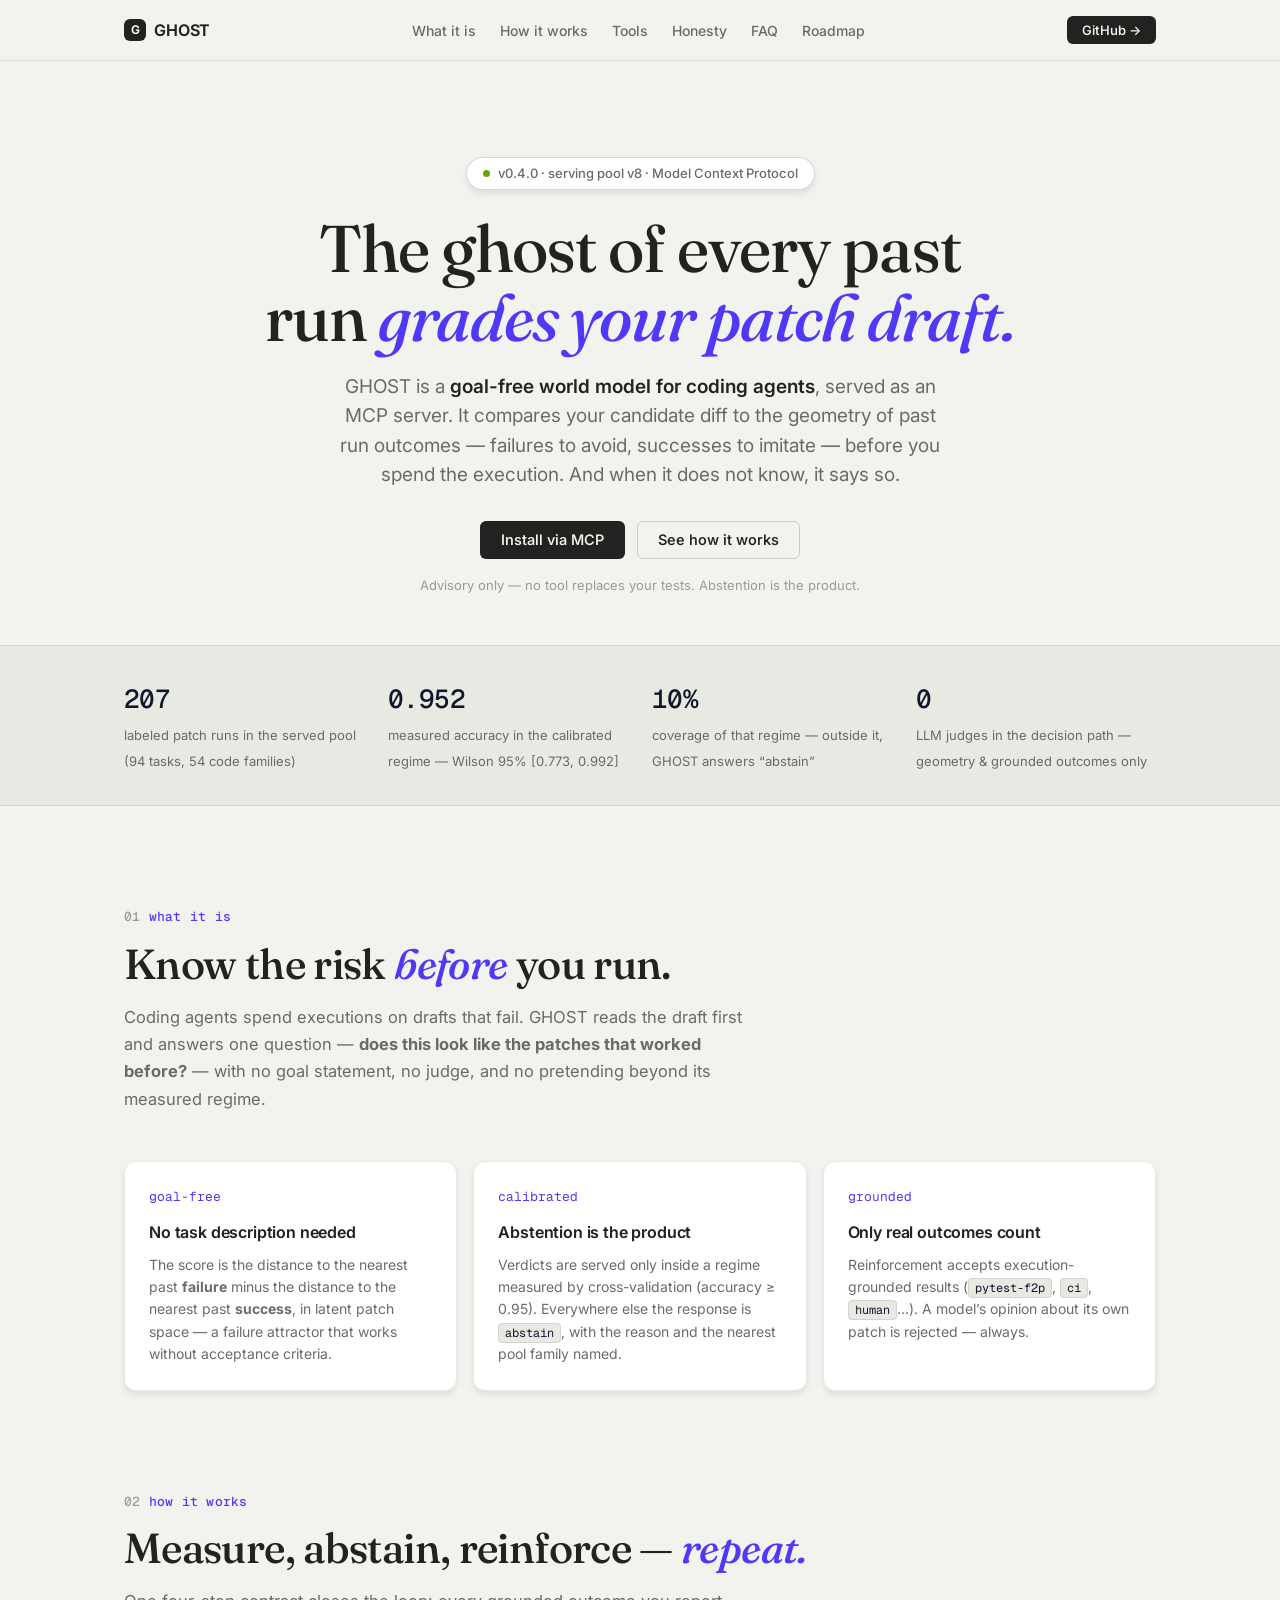
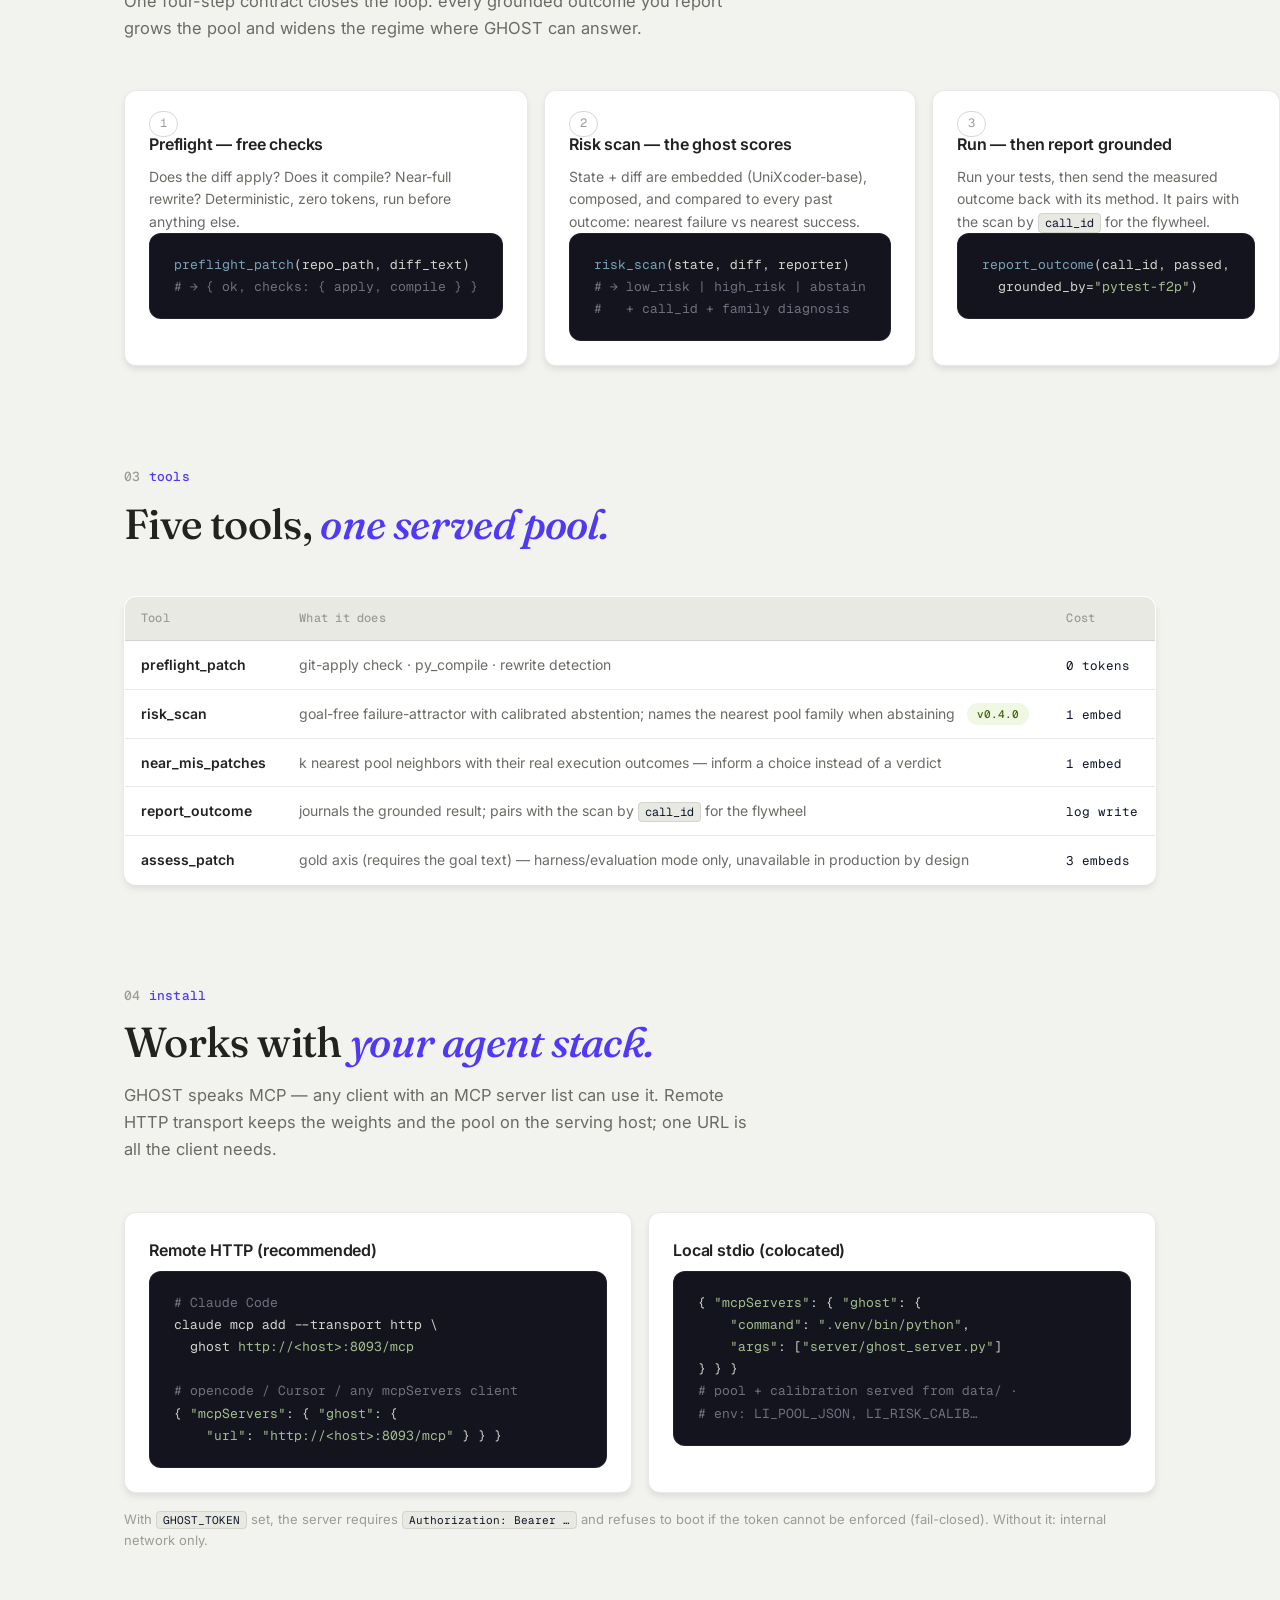
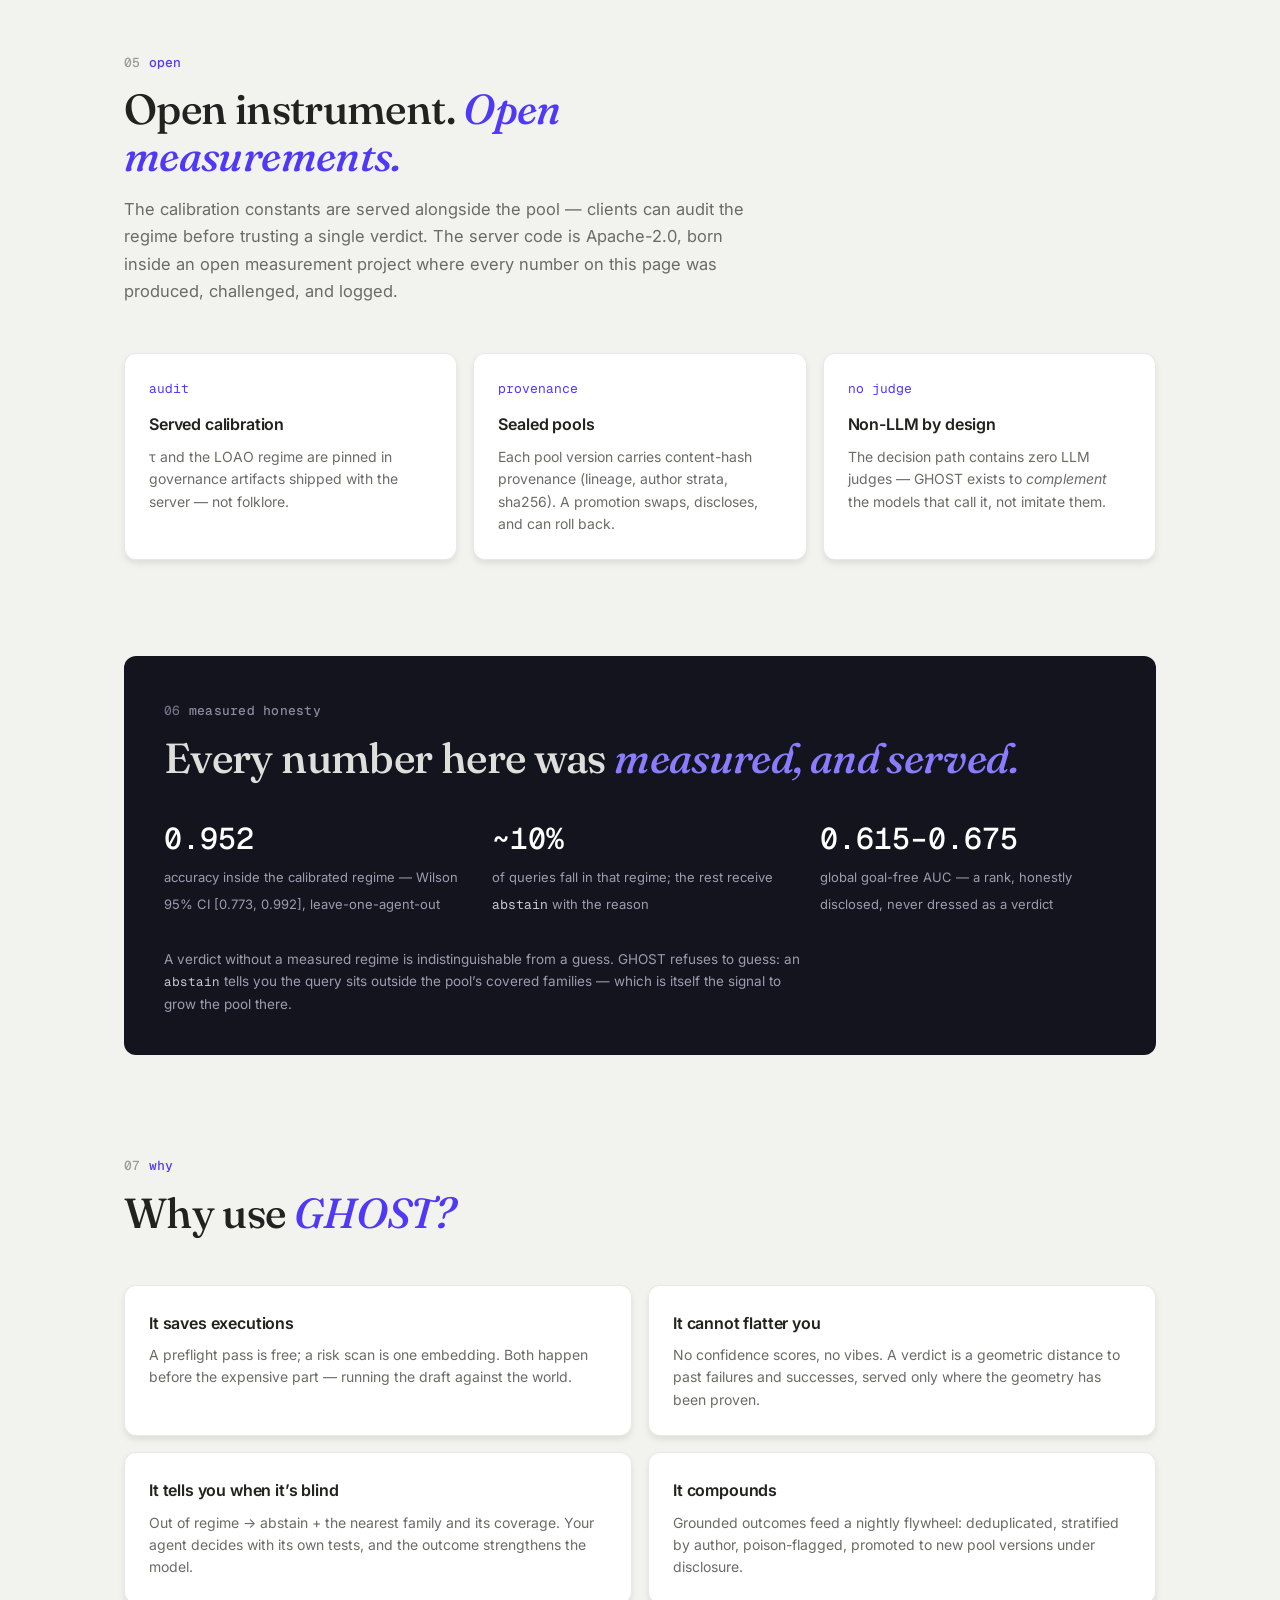
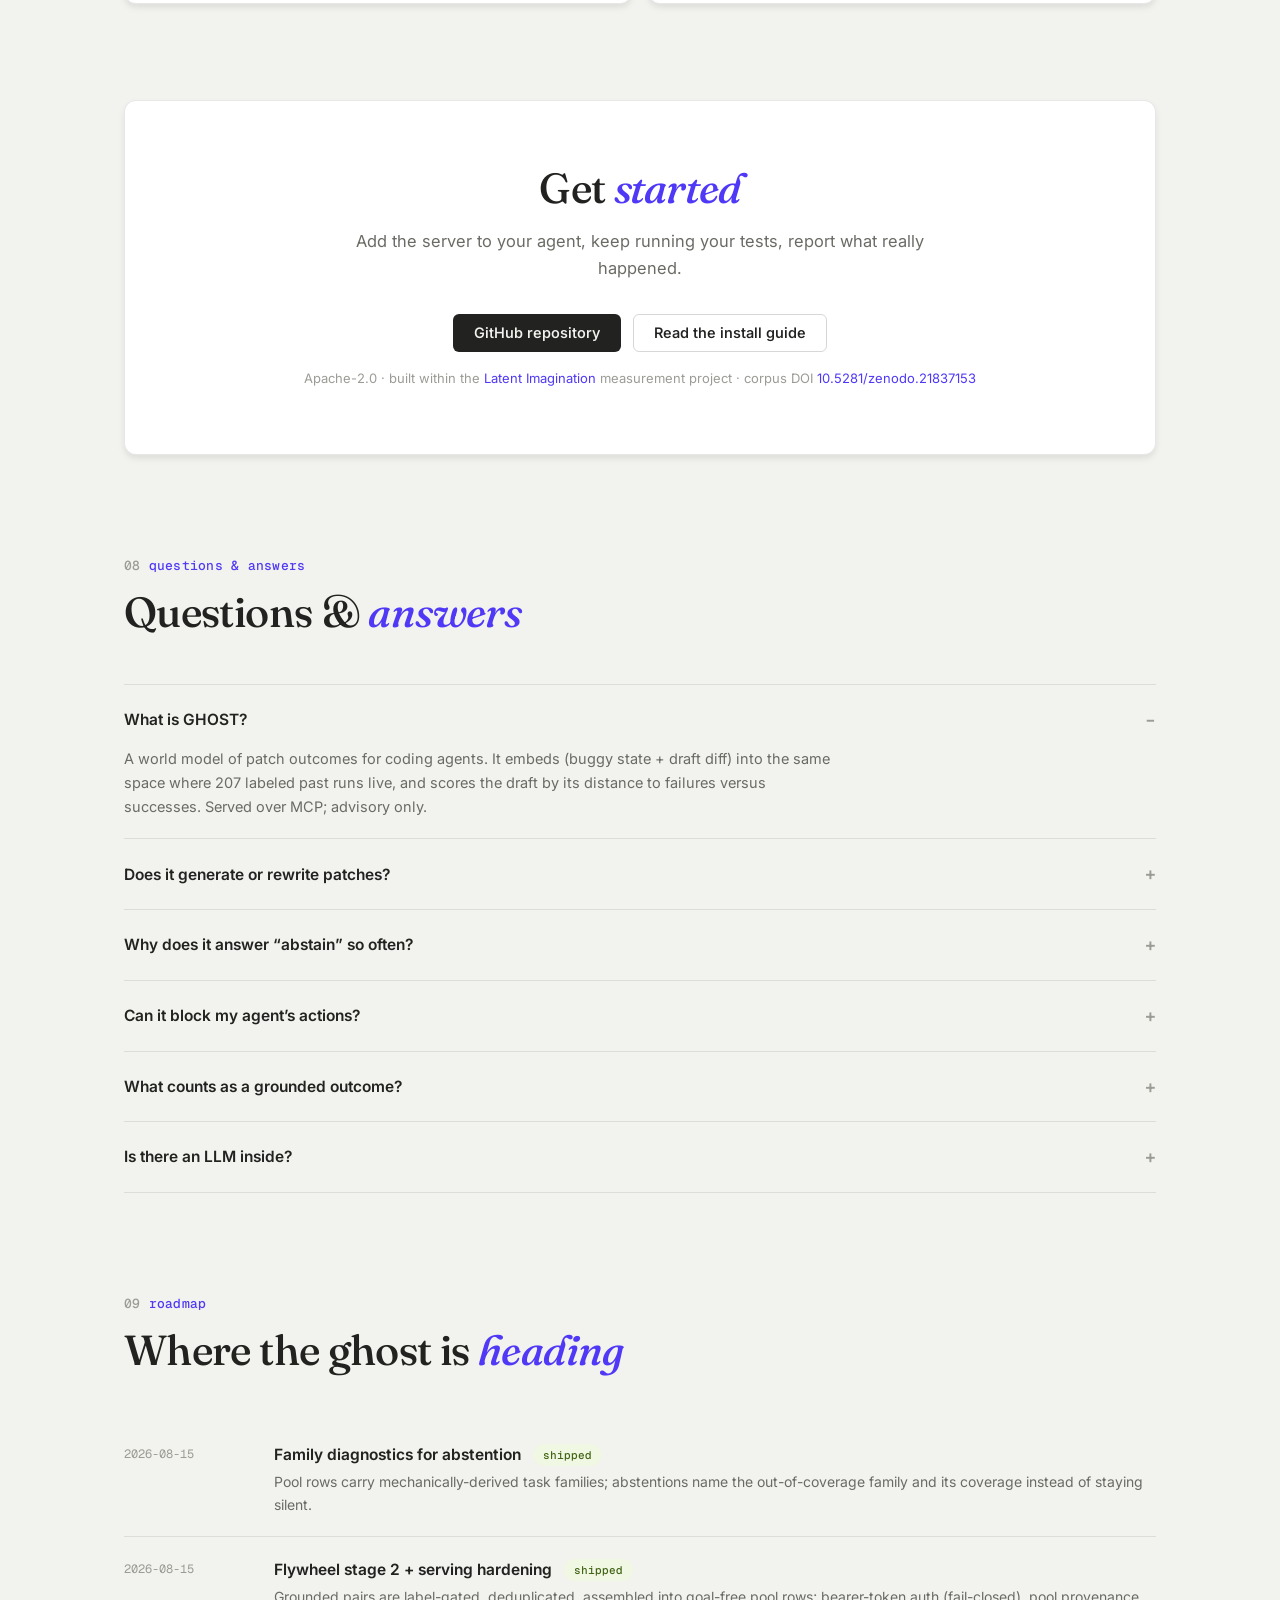
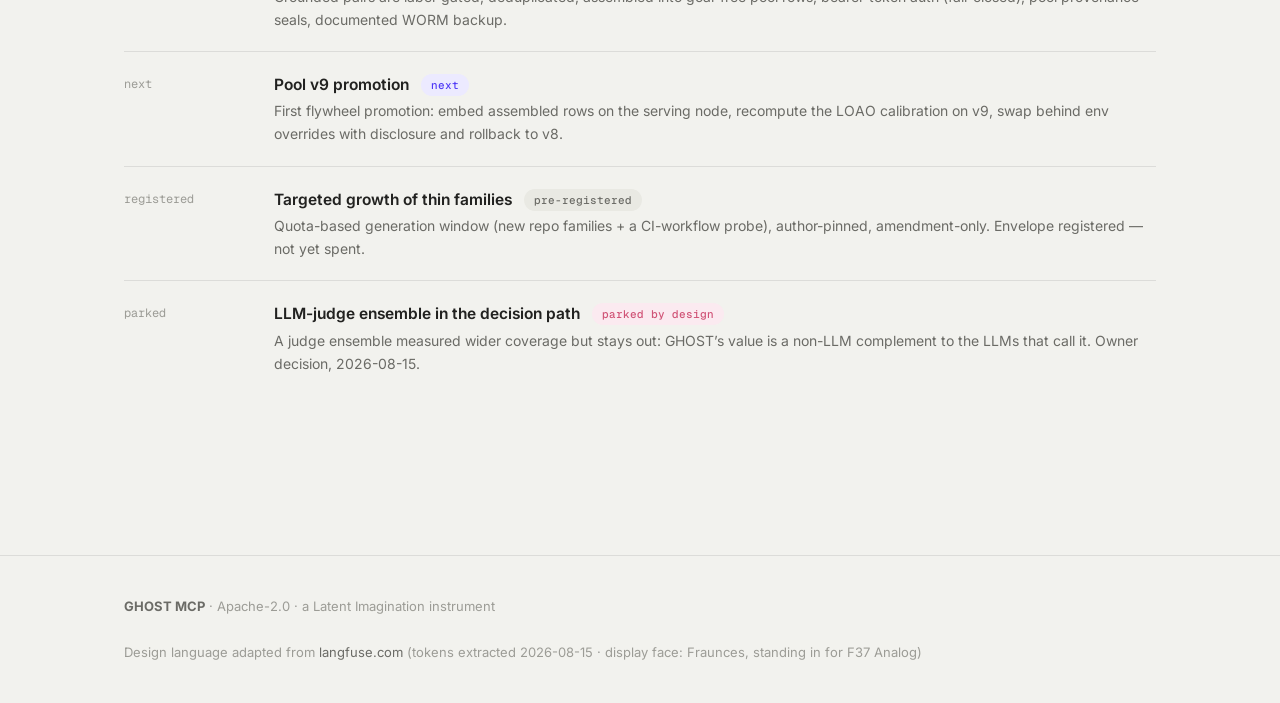
==== docs/index.html @ 885054d9 "site v2: mirror langfuse.com's actual design language (light-first, serif display, 12-section rhythm" ====
<!DOCTYPE html>
<html lang="en">
<head>
  <meta charset="UTF-8" />
  <meta name="viewport" content="width=device-width, initial-scale=1.0" />
  <title>GHOST MCP — the ghost of every past run grades your patch draft</title>
  <meta name="description" content="GHOST is a goal-free world model for coding agents, served over MCP. It scores patch drafts against the geometry of past run outcomes, and abstains outside its measured regime." />
  <meta property="og:title" content="GHOST MCP" />
  <meta property="og:description" content="The ghost of every past run grades your patch draft. Goal-free, calibrated, advisory." />
  <meta property="og:type" content="website" />
  <link rel="preconnect" href="https://fonts.googleapis.com" />
  <link rel="preconnect" href="https://fonts.gstatic.com" crossorigin />
  <link href="https://fonts.googleapis.com/css2?family=Fraunces:ital,opsz,wght@0,9..144,400;0,9..144,500;1,9..144,400;1,9..144,500&family=Inter:wght@400;500;600;700&family=Geist+Mono:wght@400;500&display=swap" rel="stylesheet" />
  <link rel="stylesheet" href="styles.css" />
  <link rel="icon" href="data:image/svg+xml,%3Csvg xmlns='http://www.w3.org/2000/svg' viewBox='0 0 32 32'%3E%3Crect width='32' height='32' rx='8' fill='%23222220'/%3E%3Ctext x='16' y='22' font-size='16' text-anchor='middle' fill='%23f2f2ee' font-family='Georgia'%3EG%3C/text%3E%3C/svg%3E" />
</head>
<body>

  <!-- NAV -->
  <nav class="nav">
    <div class="container nav-inner">
      <a class="brand" href="#top"><span class="mark">G</span> GHOST</a>
      <ul class="nav-links">
        <li><a href="#what">What it is</a></li>
        <li><a href="#how">How it works</a></li>
        <li><a href="#tools">Tools</a></li>
        <li><a href="#honesty">Honesty</a></li>
        <li><a href="#faq">FAQ</a></li>
        <li><a href="#roadmap">Roadmap</a></li>
      </ul>
      <a class="btn btn-primary btn-sm" href="https://github.com/Denis-hamon/Ghost">GitHub →</a>
    </div>
  </nav>

  <!-- HERO -->
  <header class="hero" id="top">
    <div class="container hero-inner">
      <span class="kicker-pill"><span class="dot"></span> v0.4.0 · serving pool v8 · Model Context Protocol</span>
      <h1>The ghost of every past run <em>grades your patch draft.</em></h1>
      <p class="lede">
        GHOST is a <b>goal-free world model for coding agents</b>, served as an MCP server.
        It compares your candidate diff to the geometry of past run outcomes — failures to
        avoid, successes to imitate — before you spend the execution. And when it does not
        know, it says so.
      </p>
      <div class="cta-row">
        <a class="btn btn-primary" href="#install">Install via MCP</a>
        <a class="btn btn-ghost" href="#how">See how it works</a>
      </div>
      <p class="hero-note">Advisory only — no tool replaces your tests. Abstention is the product.</p>
    </div>
  </header>

  <!-- STATS BAND -->
  <div class="stats-band">
    <div class="container">
      <div class="stat"><b>207</b><span>labeled patch runs in the served pool (94 tasks, 54 code families)</span></div>
      <div class="stat"><b>0.952</b><span>measured accuracy in the calibrated regime — Wilson 95% [0.773, 0.992]</span></div>
      <div class="stat"><b>10%</b><span>coverage of that regime — outside it, GHOST answers “abstain”</span></div>
      <div class="stat"><b>0</b><span>LLM judges in the decision path — geometry &amp; grounded outcomes only</span></div>
    </div>
  </div>

  <!-- 01 — WHAT -->
  <section id="what">
    <div class="container">
      <div class="section-head">
        <span class="kicker"><span class="n">01</span>what it is</span>
        <h2>Know the risk <em>before</em> you run.</h2>
        <p class="section-lede">
          Coding agents spend executions on drafts that fail. GHOST reads the draft first and
          answers one question — <b>does this look like the patches that worked before?</b> —
          with no goal statement, no judge, and no pretending beyond its measured regime.
        </p>
      </div>
      <div class="grid grid-3">
        <div class="card">
          <span class="glyph">goal-free</span>
          <h3>No task description needed</h3>
          <p>The score is the distance to the nearest past <b>failure</b> minus the distance to
          the nearest past <b>success</b>, in latent patch space — a failure attractor that works
          without acceptance criteria.</p>
        </div>
        <div class="card">
          <span class="glyph">calibrated</span>
          <h3>Abstention is the product</h3>
          <p>Verdicts are served only inside a regime measured by cross-validation
          (accuracy ≥ 0.95). Everywhere else the response is <code class="inline">abstain</code>,
          with the reason and the nearest pool family named.</p>
        </div>
        <div class="card">
          <span class="glyph">grounded</span>
          <h3>Only real outcomes count</h3>
          <p>Reinforcement accepts execution-grounded results (<code class="inline">pytest-f2p</code>,
          <code class="inline">ci</code>, <code class="inline">human</code>…). A model’s opinion about
          its own patch is rejected — always.</p>
        </div>
      </div>
    </div>
  </section>

  <!-- 02 — HOW / LOOP -->
  <section id="how" style="padding-top:0">
    <div class="container">
      <div class="section-head">
        <span class="kicker"><span class="n">02</span>how it works</span>
        <h2>Measure, abstain, reinforce — <em>repeat.</em></h2>
        <p class="section-lede">One four-step contract closes the loop: every grounded outcome
        you report grows the pool and widens the regime where GHOST can answer.</p>
      </div>
      <div class="loop">
        <div class="card">
          <h3>Preflight — free checks</h3>
          <p>Does the diff apply? Does it compile? Near-full rewrite? Deterministic, zero tokens,
          run before anything else.</p>
          <pre class="code"><span class="f">preflight_patch</span>(repo_path, diff_text)
<span class="c"># → { ok, checks: { apply, compile } }</span></pre>
        </div>
        <div class="card">
          <h3>Risk scan — the ghost scores</h3>
          <p>State + diff are embedded (UniXcoder-base), composed, and compared to every past
          outcome: nearest failure vs nearest success.</p>
          <pre class="code"><span class="f">risk_scan</span>(state, diff, reporter)
<span class="c"># → low_risk | high_risk | abstain
#   + call_id + family diagnosis</span></pre>
        </div>
        <div class="card">
          <h3>Run — then report grounded</h3>
          <p>Run your tests, then send the measured outcome back with its method. It pairs with
          the scan by <code class="inline">call_id</code> for the flywheel.</p>
          <pre class="code"><span class="f">report_outcome</span>(call_id, passed,
  grounded_by=<span class="s">"pytest-f2p"</span>)</pre>
        </div>
      </div>
    </div>
  </section>

  <!-- 03 — TOOLS -->
  <section id="tools" style="padding-top:0">
    <div class="container">
      <div class="section-head">
        <span class="kicker"><span class="n">03</span>tools</span>
        <h2>Five tools, <em>one served pool.</em></h2>
      </div>
      <table>
        <thead><tr><th>Tool</th><th>What it does</th><th>Cost</th></tr></thead>
        <tbody>
          <tr><td><b>preflight_patch</b></td><td>git-apply check · py_compile · rewrite detection</td><td><span class="mono">0 tokens</span></td></tr>
          <tr><td><b>risk_scan</b></td><td>goal-free failure-attractor with calibrated abstention; names the nearest pool family when abstaining <span class="chip chip-done">v0.4.0</span></td><td><span class="mono">1 embed</span></td></tr>
          <tr><td><b>near_mis_patches</b></td><td>k nearest pool neighbors with their real execution outcomes — inform a choice instead of a verdict</td><td><span class="mono">1 embed</span></td></tr>
          <tr><td><b>report_outcome</b></td><td>journals the grounded result; pairs with the scan by <code class="inline">call_id</code> for the flywheel</td><td><span class="mono">log write</span></td></tr>
          <tr><td><b>assess_patch</b></td><td>gold axis (requires the goal text) — harness/evaluation mode only, unavailable in production by design</td><td><span class="mono">3 embeds</span></td></tr>
        </tbody>
      </table>
    </div>
  </section>

  <!-- 04 — ANY STACK / INSTALL -->
  <section id="install" style="padding-top:0">
    <div class="container">
      <div class="section-head">
        <span class="kicker"><span class="n">04</span>install</span>
        <h2>Works with <em>your agent stack.</em></h2>
        <p class="section-lede">GHOST speaks MCP — any client with an MCP server list can use it.
        Remote HTTP transport keeps the weights and the pool on the serving host; one URL is all
        the client needs.</p>
      </div>
      <div class="grid grid-2">
        <div class="card">
          <h3>Remote HTTP (recommended)</h3>
          <pre class="code"><span class="c"># Claude Code</span>
claude mcp add --transport http \
  ghost <span class="s">http://&lt;host&gt;:8093/mcp</span>

<span class="c"># opencode / Cursor / any mcpServers client</span>
{ <span class="s">"mcpServers"</span>: { <span class="s">"ghost"</span>: {
    <span class="s">"url"</span>: <span class="s">"http://&lt;host&gt;:8093/mcp"</span> } } }</pre>
        </div>
        <div class="card">
          <h3>Local stdio (colocated)</h3>
          <pre class="code">{ <span class="s">"mcpServers"</span>: { <span class="s">"ghost"</span>: {
    <span class="s">"command"</span>: <span class="s">".venv/bin/python"</span>,
    <span class="s">"args"</span>: [<span class="s">"server/ghost_server.py"</span>]
} } }
<span class="c"># pool + calibration served from data/ ·
# env: LI_POOL_JSON, LI_RISK_CALIB…</span></pre>
        </div>
      </div>
      <p class="hero-note" style="text-align:left">With <code class="inline">GHOST_TOKEN</code> set, the server requires
      <code class="inline">Authorization: Bearer …</code> and refuses to boot if the token cannot be
      enforced (fail-closed). Without it: internal network only.</p>
    </div>
  </section>

  <!-- 05 — OPEN -->
  <section style="padding-top:0">
    <div class="container">
      <div class="section-head">
        <span class="kicker"><span class="n">05</span>open</span>
        <h2>Open instrument. <em>Open measurements.</em></h2>
        <p class="section-lede">The calibration constants are served alongside the pool — clients
        can audit the regime before trusting a single verdict. The server code is Apache-2.0, born
        inside an open measurement project where every number on this page was produced, challenged,
        and logged.</p>
      </div>
      <div class="grid grid-3">
        <div class="card"><span class="glyph">audit</span><h3>Served calibration</h3><p>τ and the LOAO regime are pinned in governance artifacts shipped with the server — not folklore.</p></div>
        <div class="card"><span class="glyph">provenance</span><h3>Sealed pools</h3><p>Each pool version carries content-hash provenance (lineage, author strata, sha256). A promotion swaps, discloses, and can roll back.</p></div>
        <div class="card"><span class="glyph">no judge</span><h3>Non-LLM by design</h3><p>The decision path contains zero LLM judges — GHOST exists to <i>complement</i> the models that call it, not imitate them.</p></div>
      </div>
    </div>
  </section>

  <!-- 06 — HONESTY (dark band) -->
  <section id="honesty" style="padding-top:0">
    <div class="container">
      <div class="honesty-band">
        <span class="kicker"><span style="color:#6f6f80">06</span> measured honesty</span>
        <h2 style="margin-top:12px">Every number here was <em style="color:#8b7bff">measured, and served.</em></h2>
        <div class="honesty-grid">
          <div><b>0.952</b><span>accuracy inside the calibrated regime — Wilson 95% CI [0.773, 0.992], leave-one-agent-out</span></div>
          <div><b>~10%</b><span>of queries fall in that regime; the rest receive <span class="mono" style="color:#c9c9d4">abstain</span> with the reason</span></div>
          <div><b>0.615–0.675</b><span>global goal-free AUC — a rank, honestly disclosed, never dressed as a verdict</span></div>
        </div>
        <p style="margin-top:32px;font-size:13.5px;color:#9c9caf;max-width:640px">
          A verdict without a measured regime is indistinguishable from a guess. GHOST refuses to
          guess: an <span class="mono" style="color:#c9c9d4">abstain</span> tells you the query sits
          outside the pool’s covered families — which is itself the signal to grow the pool there.
        </p>
      </div>
    </div>
  </section>

  <!-- 07 — WHY -->
  <section style="padding-top:0">
    <div class="container">
      <div class="section-head">
        <span class="kicker"><span class="n">07</span>why</span>
        <h2>Why use <em>GHOST?</em></h2>
      </div>
      <div class="grid grid-2">
        <div class="card"><h3>It saves executions</h3><p>A preflight pass is free; a risk scan is one embedding. Both happen before the expensive part — running the draft against the world.</p></div>
        <div class="card"><h3>It cannot flatter you</h3><p>No confidence scores, no vibes. A verdict is a geometric distance to past failures and successes, served only where the geometry has been proven.</p></div>
        <div class="card"><h3>It tells you when it’s blind</h3><p>Out of regime → abstain + the nearest family and its coverage. Your agent decides with its own tests, and the outcome strengthens the model.</p></div>
        <div class="card"><h3>It compounds</h3><p>Grounded outcomes feed a nightly flywheel: deduplicated, stratified by author, poison-flagged, promoted to new pool versions under disclosure.</p></div>
      </div>
    </div>
  </section>

  <!-- CTA -->
  <section style="padding-top:0">
    <div class="container">
      <div class="cta-band">
        <h2>Get <em>started</em></h2>
        <p class="section-lede" style="margin:12px auto 28px">Add the server to your agent, keep running your tests, report what really happened.</p>
        <div class="cta-row">
          <a class="btn btn-primary" href="https://github.com/Denis-hamon/Ghost">GitHub repository</a>
          <a class="btn btn-ghost" href="https://github.com/Denis-hamon/Ghost#install">Read the install guide</a>
        </div>
        <p class="fine">Apache-2.0 · built within the <a href="https://github.com/Denis-hamon/latent-imagination">Latent Imagination</a> measurement project · corpus DOI <a href="https://doi.org/10.5281/zenodo.21837153">10.5281/zenodo.21837153</a></p>
      </div>
    </div>
  </section>

  <!-- FAQ -->
  <section id="faq" style="padding-top:0">
    <div class="container">
      <div class="section-head">
        <span class="kicker"><span class="n">08</span>questions &amp; answers</span>
        <h2>Questions &amp; <em>answers</em></h2>
      </div>
      <div class="faq">
        <details open>
          <summary>What is GHOST?</summary>
          <p>A world model of patch outcomes for coding agents. It embeds (buggy state + draft diff)
          into the same space where 207 labeled past runs live, and scores the draft by its distance
          to failures versus successes. Served over MCP; advisory only.</p>
        </details>
        <details>
          <summary>Does it generate or rewrite patches?</summary>
          <p>No. GHOST never generates code. It measures. Generation stays with your agent — that is
          exactly why the measurement complements it instead of competing with it.</p>
        </details>
        <details>
          <summary>Why does it answer “abstain” so often?</summary>
          <p>Because the verdict guarantee (acc ≥ 0.95) only holds on ~10% of the query space today.
          Outside it, any answer would be a guess. Abstention names the nearest pool family and its
          coverage, so you know what data is missing — and the flywheel exists to close that gap.</p>
        </details>
        <details>
          <summary>Can it block my agent’s actions?</summary>
          <p>Not this service. GHOST is advisory by construction. Blocking authorization lives in a
          separate, measurement-governed machinery (FR-21 in the parent project) that requires
          certified precision strictly above an economic bar — a regime no instrument has crossed yet.</p>
        </details>
        <details>
          <summary>What counts as a grounded outcome?</summary>
          <p>An outcome measured by execution — a test-suite verdict (<code class="inline">pytest-f2p</code>),
          a CI result, a human-verified run. Outcomes reported without a measurement method are
          rejected from reinforcement. Self-declared successes do not enter the pool.</p>
        </details>
        <details>
          <summary>Is there an LLM inside?</summary>
          <p>Not in the decision path. Embeddings are a fixed encoder (UniXcoder-base); scoring is
          geometry; labels come from executed tests. An ensemble with an LLM judge was measured and
          deliberately parked — the instrument’s value is being a non-LLM complement to LLMs.</p>
        </details>
      </div>
    </div>
  </section>

  <!-- ROADMAP -->
  <section id="roadmap" style="padding-top:0">
    <div class="container">
      <div class="section-head">
        <span class="kicker"><span class="n">09</span>roadmap</span>
        <h2>Where the ghost is <em>heading</em></h2>
      </div>
      <div class="road">
        <div class="when">2026-08-15</div>
        <div>
          <h4>Family diagnostics for abstention <span class="chip chip-done">shipped</span></h4>
          <p>Pool rows carry mechanically-derived task families; abstentions name the out-of-coverage
          family and its coverage instead of staying silent.</p>
        </div>
      </div>
      <div class="road">
        <div class="when">2026-08-15</div>
        <div>
          <h4>Flywheel stage 2 + serving hardening <span class="chip chip-done">shipped</span></h4>
          <p>Grounded pairs are label-gated, deduplicated, assembled into goal-free pool rows; bearer-token
          auth (fail-closed), pool provenance seals, documented WORM backup.</p>
        </div>
      </div>
      <div class="road">
        <div class="when">next</div>
        <div>
          <h4>Pool v9 promotion <span class="chip chip-next">next</span></h4>
          <p>First flywheel promotion: embed assembled rows on the serving node, recompute the LOAO
          calibration on v9, swap behind env overrides with disclosure and rollback to v8.</p>
        </div>
      </div>
      <div class="road">
        <div class="when">registered</div>
        <div>
          <h4>Targeted growth of thin families <span class="chip chip-later">pre-registered</span></h4>
          <p>Quota-based generation window (new repo families + a CI-workflow probe), author-pinned,
          amendment-only. Envelope registered — not yet spent.</p>
        </div>
      </div>
      <div class="road">
        <div class="when">parked</div>
        <div>
          <h4>LLM-judge ensemble in the decision path <span class="chip chip-parked">parked by design</span></h4>
          <p>A judge ensemble measured wider coverage but stays out: GHOST’s value is a non-LLM complement
          to the LLMs that call it. Owner decision, 2026-08-15.</p>
        </div>
      </div>
    </div>
  </section>

  <!-- FOOTER -->
  <footer>
    <div class="container foot">
      <div><b style="color:var(--body)">GHOST MCP</b> · Apache-2.0 · a Latent Imagination instrument</div>
      <div>Design language adapted from <a href="https://langfuse.com">langfuse.com</a> (tokens extracted 2026-08-15 · display face: Fraunces, standing in for F37&nbsp;Analog)</div>
    </div>
  </footer>

</body>
</html>
---- docs/styles.css ----
/* GHOST MCP — design system v2
   Mirrors langfuse.com's design language (captured 2026-08-15 via cloner
   app-spec + Dembrandt live extraction):
   - LIGHT-first, warm paper background (#ededec family), warm-black headings
   - Display SERIF for section titles (langfuse self-hosts F37 Analog — a
     commercial face; we use Fraunces, the closest open equivalent)
   - Inter for body/UI, Geist Mono for code & figures
   - indigo link accent #4f39f6, green #82cb15 for "measured/positive"
   - 8px grid · soft double shadow on cards · pills & 6px radii
*/

:root {
  --bg: #f2f2ee;
  --bg-card: #ffffff;
  --bg-tint: #e9e9e3;
  --ink: #222220;              /* heading warm-black (langfuse) */
  --ink-strong: #0f172a;       /* slate-900 emphasis */
  --body: #6b6b66;             /* muted warm gray (langfuse body) */
  --faint: #9c9c96;
  --accent: #4f39f6;           /* --text-links */
  --accent-soft: #6467f2;      /* --color-muted-blue */
  --accent-tint: #eceaff;
  --positive: #65a30d;         /* green readable on light (muted-green lineage) */
  --positive-tint: #f0f7e2;
  --magenta: #d05376;
  --border: rgba(34, 34, 32, 0.10);
  --border-strong: rgba(34, 34, 32, 0.18);

  --code-bg: #14141f;          /* warm near-black for code (langfuse dark blocks) */
  --code-ink: #d4d4cd;
  --code-orange: #c17e2e;
  --code-pink: #d05376;
  --code-blue: #7aa2b8;
  --code-green: #82cb15;

  --shadow-card: rgba(0,0,0,0.05) 0px 4px 8px 0px, rgba(0,0,0,0.03) 0px 4px 4px 0px;
  --shadow-pop: rgba(15,23,42,0.10) 0px 8px 24px -4px, rgba(15,23,42,0.06) 0px 4px 8px -2px;
  --radius: 6px;
  --radius-lg: 12px;
  --pill: 9999px;
  --ease: cubic-bezier(0.4, 0, 0.2, 1);
  --dur: 150ms;

  --serif: "Fraunces", ui-serif, Georgia, serif;
  --sans: "Inter", ui-sans-serif, system-ui, -apple-system, sans-serif;
  --mono: "Geist Mono", ui-monospace, "SF Mono", Menlo, Consolas, monospace;

  --sp-1: 4px; --sp-2: 8px; --sp-3: 12px; --sp-4: 16px; --sp-5: 20px;
  --sp-6: 24px; --sp-8: 32px; --sp-10: 40px; --sp-12: 48px; --sp-16: 64px; --sp-24: 96px;
}

* { box-sizing: border-box; margin: 0; padding: 0; }
html { scroll-behavior: smooth; }
body {
  background: var(--bg);
  color: var(--body);
  font-family: var(--sans);
  font-size: 16px;
  line-height: 1.65;
  -webkit-font-smoothing: antialiased;
}
::selection { background: var(--accent-tint); color: var(--ink-strong); }
a { color: var(--accent); text-decoration: none; transition: color var(--dur) var(--ease); }
a:hover { color: var(--accent-soft); }
.container { max-width: 1080px; margin: 0 auto; padding: 0 var(--sp-6); }

h1, h2, .display {
  font-family: var(--serif);
  font-weight: 500;
  color: var(--ink);
  letter-spacing: -0.015em;
}
h1 em, h2 em { font-style: italic; color: var(--accent); }

/* ============ Nav ============ */
.nav {
  position: sticky; top: 0; z-index: 50;
  background: rgba(242, 242, 238, 0.85);
  backdrop-filter: blur(12px);
  border-bottom: 1px solid var(--border);
}
.nav-inner { display: flex; align-items: center; justify-content: space-between; height: 60px; gap: var(--sp-6); }
.brand { display: flex; align-items: center; gap: var(--sp-2); font-family: var(--sans); font-weight: 650; color: var(--ink); letter-spacing: -0.01em; font-size: 16px; }
.brand .mark { width: 22px; height: 22px; border-radius: 6px; background: var(--ink); display: grid; place-items: center; color: #fff; font-size: 12px; }
.nav-links { display: flex; gap: var(--sp-6); list-style: none; }
.nav-links a { color: var(--body); font-size: 14px; font-weight: 500; }
.nav-links a:hover { color: var(--ink); }
.btn {
  display: inline-flex; align-items: center; gap: var(--sp-2);
  border-radius: var(--radius); padding: 10px 20px;
  font-size: 14.5px; font-weight: 550; line-height: 1.1;
  border: 1px solid transparent; cursor: pointer;
  transition: all var(--dur) var(--ease);
  font-family: var(--sans);
}
.btn-primary { background: var(--ink); color: var(--bg); }
.btn-primary:hover { background: #3a3a37; color: #fff; transform: translateY(-1px); box-shadow: var(--shadow-card); }
.btn-ghost { border-color: var(--border-strong); color: var(--ink); background: transparent; }
.btn-ghost:hover { background: var(--bg-card); border-color: var(--ink); }
.btn-sm { padding: 6px 14px; font-size: 13px; }

/* ============ Hero ============ */
.hero { padding: var(--sp-24) 0 var(--sp-12); text-align: center; }
.hero-inner { max-width: 800px; margin: 0 auto; }
.kicker-pill {
  display: inline-flex; align-items: center; gap: var(--sp-2);
  border: 1px solid var(--border-strong); border-radius: var(--pill);
  padding: 5px 16px; font-size: 13px; font-weight: 500; color: var(--body);
  background: var(--bg-card); box-shadow: var(--shadow-card);
}
.kicker-pill .dot { width: 7px; height: 7px; border-radius: 50%; background: var(--positive); }
h1 { font-size: clamp(42px, 6vw, 66px); line-height: 1.04; margin: var(--sp-6) 0 var(--sp-5); font-weight: 480; }
.lede { font-size: 19px; color: var(--body); max-width: 620px; margin: 0 auto; line-height: 1.55; }
.lede b { color: var(--ink); font-weight: 600; }
.cta-row { display: flex; gap: var(--sp-3); justify-content: center; margin-top: var(--sp-8); flex-wrap: wrap; }
.hero-note { margin-top: var(--sp-4); font-size: 13px; color: var(--faint); }

/* stats strip (langfuse "Used by…" band) */
.stats-band { border-top: 1px solid var(--border); border-bottom: 1px solid var(--border); background: var(--bg-tint); }
.stats-band .container { display: grid; grid-template-columns: repeat(4, 1fr); gap: var(--sp-6); padding-top: var(--sp-8); padding-bottom: var(--sp-8); }
.stat b { display: block; font-family: var(--mono); font-size: 26px; font-weight: 500; color: var(--ink-strong); letter-spacing: -0.02em; }
.stat span { font-size: 13px; color: var(--body); }

/* ============ Sections ============ */
section { padding: var(--sp-24) 0; }
.section-head { max-width: 720px; margin-bottom: var(--sp-12); }
.kicker { font-family: var(--mono); font-size: 13px; font-weight: 500; color: var(--accent); text-transform: none; letter-spacing: 0.02em; }
.kicker .n { color: var(--faint); margin-right: var(--sp-2); }
h2 { font-size: clamp(30px, 4vw, 42px); line-height: 1.12; margin: var(--sp-3) 0 var(--sp-4); }
.section-lede { font-size: 16.5px; color: var(--body); max-width: 640px; }

/* cards */
.grid { display: grid; gap: var(--sp-4); }
.grid-3 { grid-template-columns: repeat(3, 1fr); }
.grid-2 { grid-template-columns: repeat(2, 1fr); }
.card {
  background: var(--bg-card);
  border: 1px solid var(--border);
  border-radius: var(--radius-lg);
  box-shadow: var(--shadow-card);
  padding: var(--sp-6);
  transition: box-shadow var(--dur) var(--ease), transform var(--dur) var(--ease);
}
.card:hover { box-shadow: var(--shadow-pop); transform: translateY(-2px); }
.card h3 { font-family: var(--sans); font-size: 16px; font-weight: 620; color: var(--ink); margin-bottom: var(--sp-2); letter-spacing: -0.01em; }
.card p { font-size: 14px; color: var(--body); line-height: 1.6; }
.card .glyph { font-family: var(--mono); font-size: 13px; color: var(--accent); margin-bottom: var(--sp-3); display: block; }

/* code blocks (dark) */
.code {
  background: var(--code-bg); border-radius: var(--radius-lg);
  padding: var(--sp-5) var(--sp-6); border: 1px solid rgba(255,255,255,0.06);
  font-family: var(--mono); font-size: 13px; line-height: 1.7;
  color: var(--code-ink); overflow-x: auto; text-align: left;
}
.code .c { color: #6f6f80; } .code .k { color: var(--code-pink); }
.code .s { color: #a3be8c; } .code .n { color: var(--code-orange); }
.code .f { color: var(--code-blue); }
code.inline {
  font-family: var(--mono); font-size: 0.85em; color: var(--ink-strong);
  background: var(--bg-tint); border: 1px solid var(--border);
  border-radius: 4px; padding: 1px 6px;
}

/* loop steps (Launch, observe, improve) */
.loop { display: grid; grid-template-columns: repeat(3, 1fr); gap: var(--sp-4); counter-reset: lp; }
.loop .card { position: relative; padding-top: var(--sp-10); }
.loop .card::before {
  counter-increment: lp; content: counter(lp);
  position: absolute; top: var(--sp-5); left: var(--sp-6);
  font-family: var(--mono); font-size: 12px; color: var(--faint);
  border: 1px solid var(--border-strong); border-radius: var(--pill); padding: 2px 10px;
}

/* tables */
table { width: 100%; border-collapse: collapse; font-size: 14px; background: var(--bg-card); border: 1px solid var(--border); border-radius: var(--radius-lg); overflow: hidden; box-shadow: var(--shadow-card); }
th, td { text-align: left; padding: var(--sp-3) var(--sp-4); border-bottom: 1px solid var(--border); vertical-align: top; }
th { font-family: var(--mono); font-size: 12px; font-weight: 500; color: var(--faint); background: var(--bg-tint); letter-spacing: 0.02em; text-transform: none; }
tr:last-child td { border-bottom: none; }
td { color: var(--body); }
td b, th + td b { color: var(--ink); font-weight: 600; }
td .mono, .mono { font-family: var(--mono); font-size: 12.5px; color: var(--ink-strong); }

/* honest numbers banner */
.honesty-band { background: var(--code-bg); color: var(--code-ink); border-radius: var(--radius-lg); padding: var(--sp-10); }
.honesty-band h2, .honesty-band .kicker { color: #dededa; }
.honesty-band .kicker { color: #8b8b9e; }
.honesty-grid { display: grid; grid-template-columns: repeat(3, 1fr); gap: var(--sp-8); margin-top: var(--sp-8); }
.honesty-grid b { display: block; font-family: var(--mono); font-size: 30px; font-weight: 500; color: #fff; }
.honesty-grid span { font-size: 13px; color: #9c9caf; }

/* faq */
.faq { border-top: 1px solid var(--border); }
.faq details { border-bottom: 1px solid var(--border); padding: var(--sp-5) 0; }
.faq summary { font-weight: 600; color: var(--ink); cursor: pointer; font-size: 15.5px; list-style: none; display: flex; justify-content: space-between; align-items: center; }
.faq summary::after { content: "+"; font-family: var(--mono); color: var(--faint); font-size: 18px; }
.faq details[open] summary::after { content: "–"; }
.faq details p { margin-top: var(--sp-3); font-size: 14.5px; max-width: 720px; }

/* roadmap */
.road { display: grid; grid-template-columns: 130px 1fr; gap: var(--sp-5); padding: var(--sp-5) 0; border-bottom: 1px solid var(--border); }
.road:last-child { border-bottom: none; }
.road .when { font-family: var(--mono); font-size: 12px; color: var(--faint); padding-top: 3px; }
.road h4 { font-size: 15.5px; color: var(--ink); font-weight: 620; margin-bottom: 2px; }
.road p { font-size: 14px; }
.chip { display: inline-block; font-family: var(--mono); font-size: 11px; font-weight: 500; padding: 2px 10px; border-radius: var(--pill); margin-left: var(--sp-2); vertical-align: 1px; }
.chip-done { background: var(--positive-tint); color: #3f6212; }
.chip-next { background: var(--accent-tint); color: var(--accent); }
.chip-later { background: var(--bg-tint); color: var(--body); }
.chip-parked { background: #fbeaf0; color: var(--magenta); }

/* cta band */
.cta-band { text-align: center; background: var(--bg-card); border: 1px solid var(--border); border-radius: var(--radius-lg); box-shadow: var(--shadow-card); padding: var(--sp-16) var(--sp-6); }
.cta-band h2 { margin-top: 0; }
.cta-band .fine { margin-top: var(--sp-4); font-size: 13px; color: var(--faint); }

footer { border-top: 1px solid var(--border); padding: var(--sp-10) 0; margin-top: var(--sp-16); }
.foot { display: flex; justify-content: space-between; gap: var(--sp-6); flex-wrap: wrap; font-size: 13px; color: var(--faint); }
.foot a { color: var(--body); }

@media (max-width: 860px) {
  .stats-band .container { grid-template-columns: repeat(2, 1fr); }
  .grid-3, .grid-2, .loop, .honesty-grid { grid-template-columns: 1fr; }
  .nav-links { display: none; }
  .road { grid-template-columns: 1fr; }
  section { padding: var(--sp-16) 0; }
}
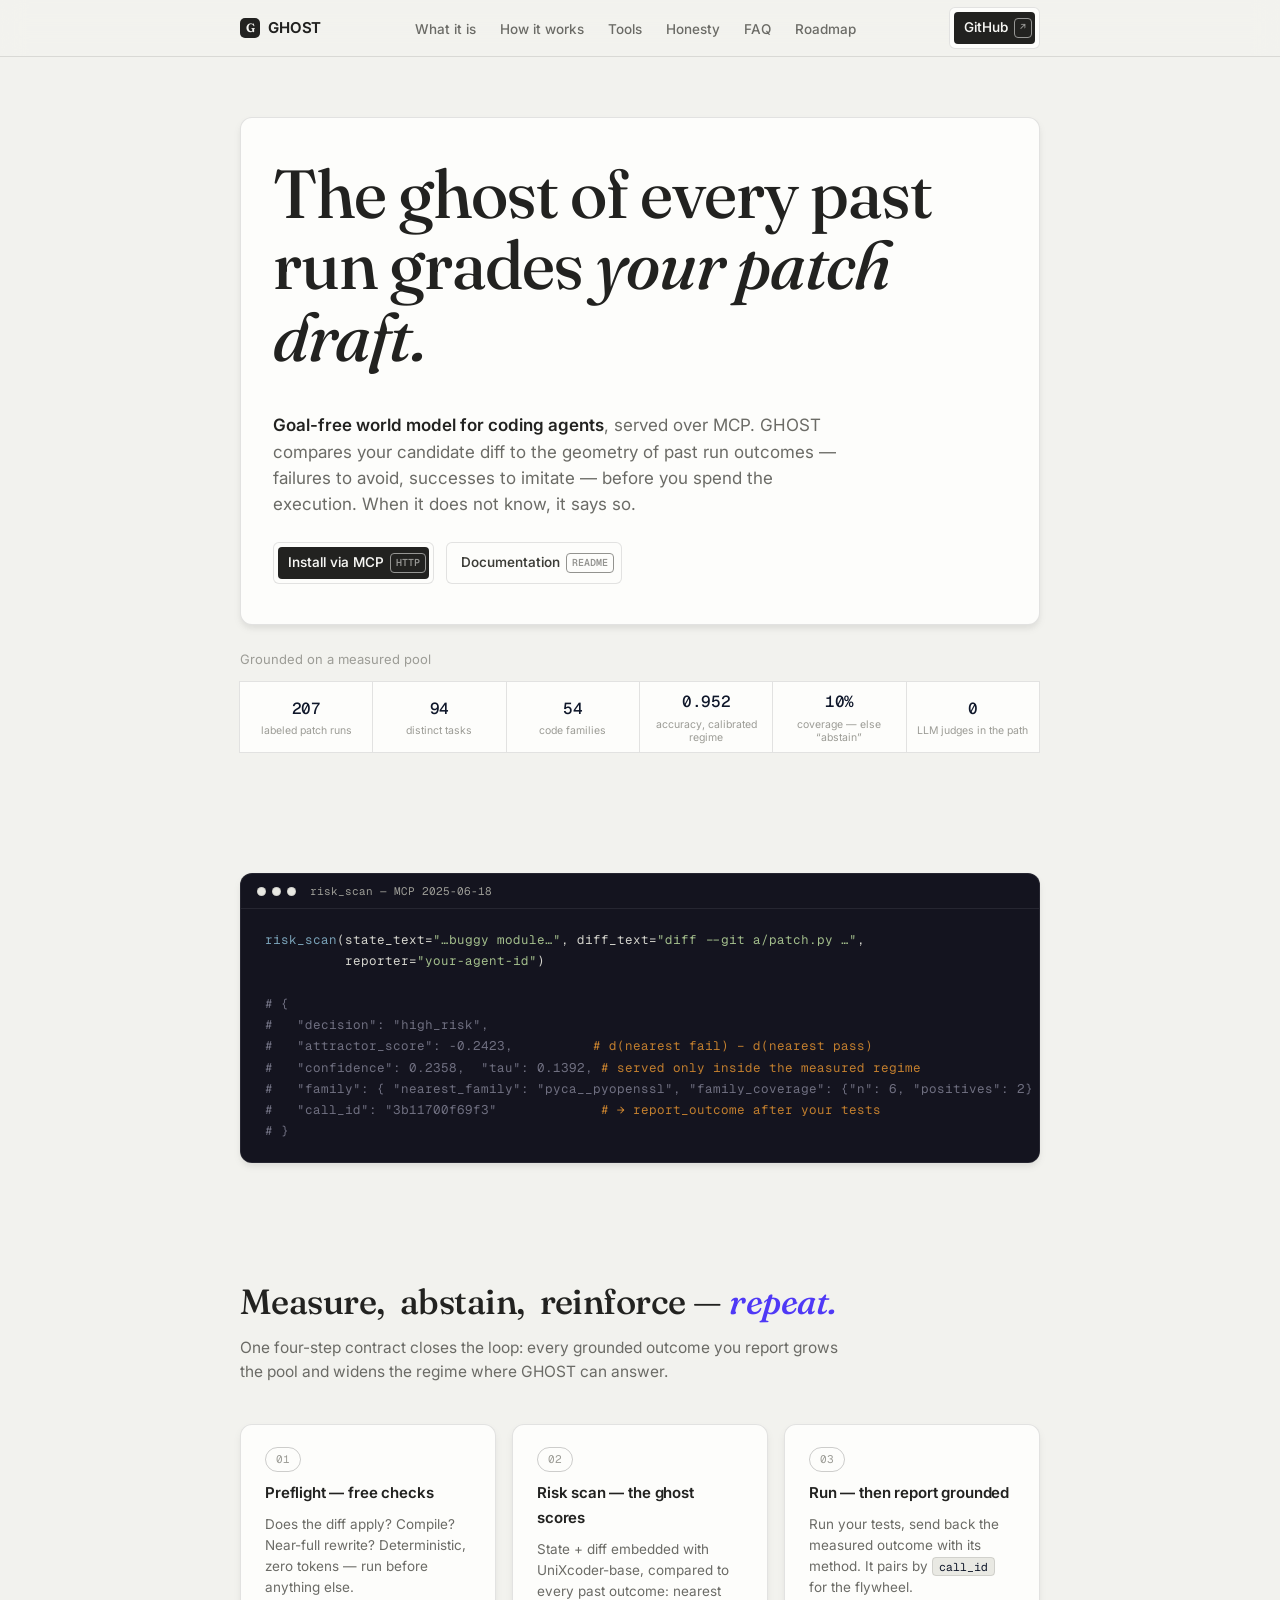
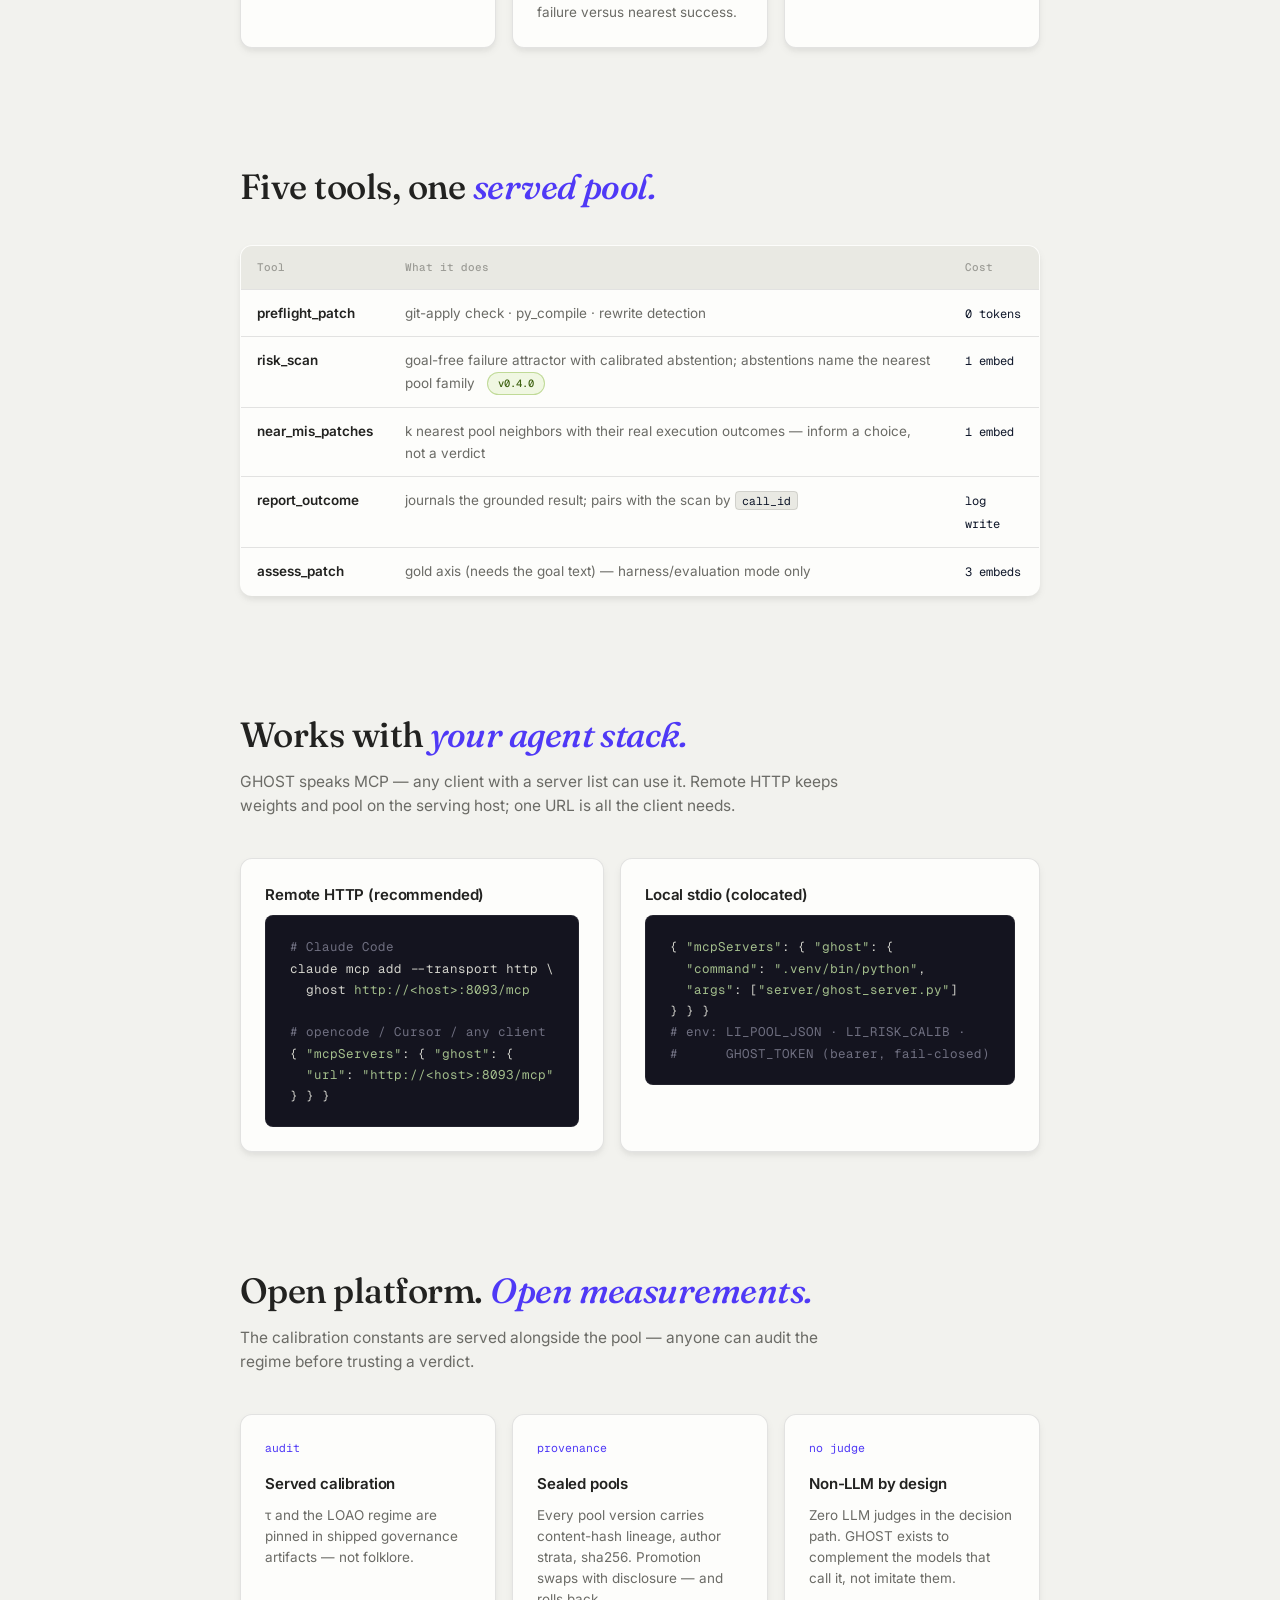
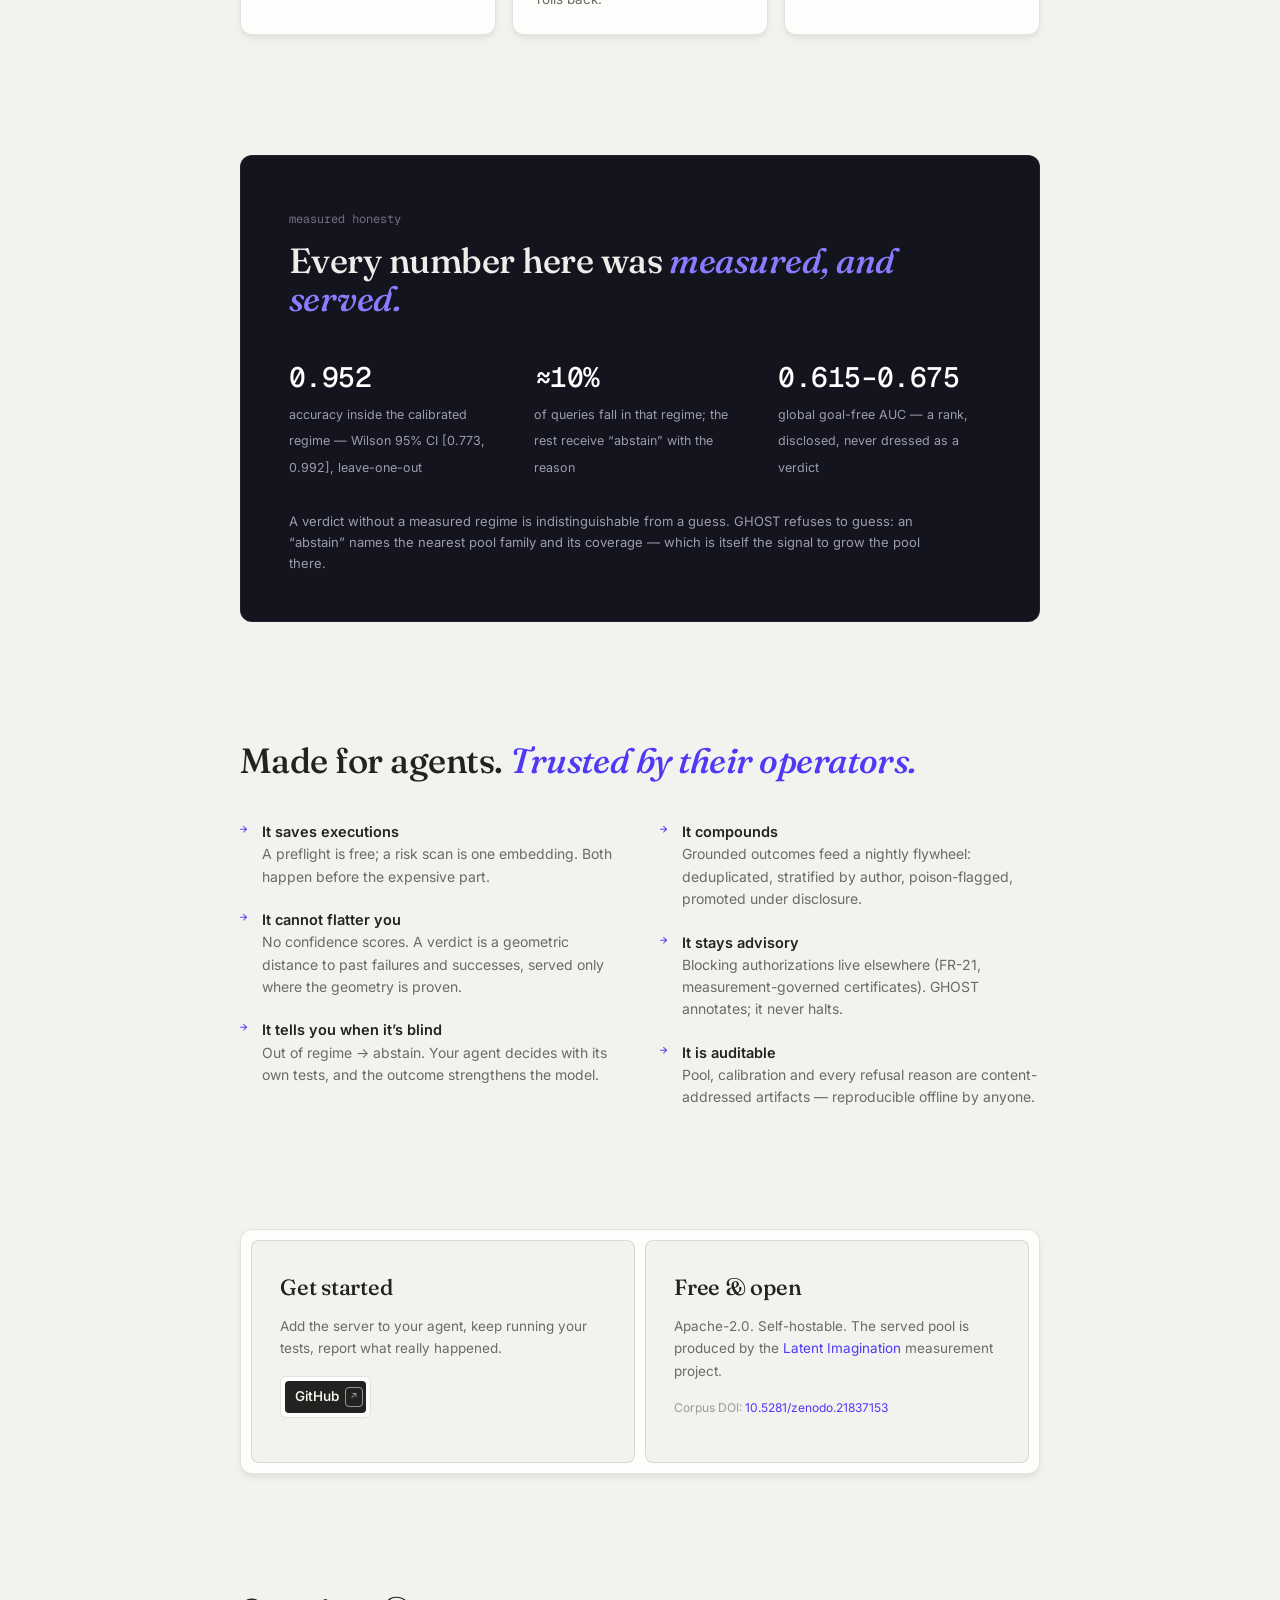
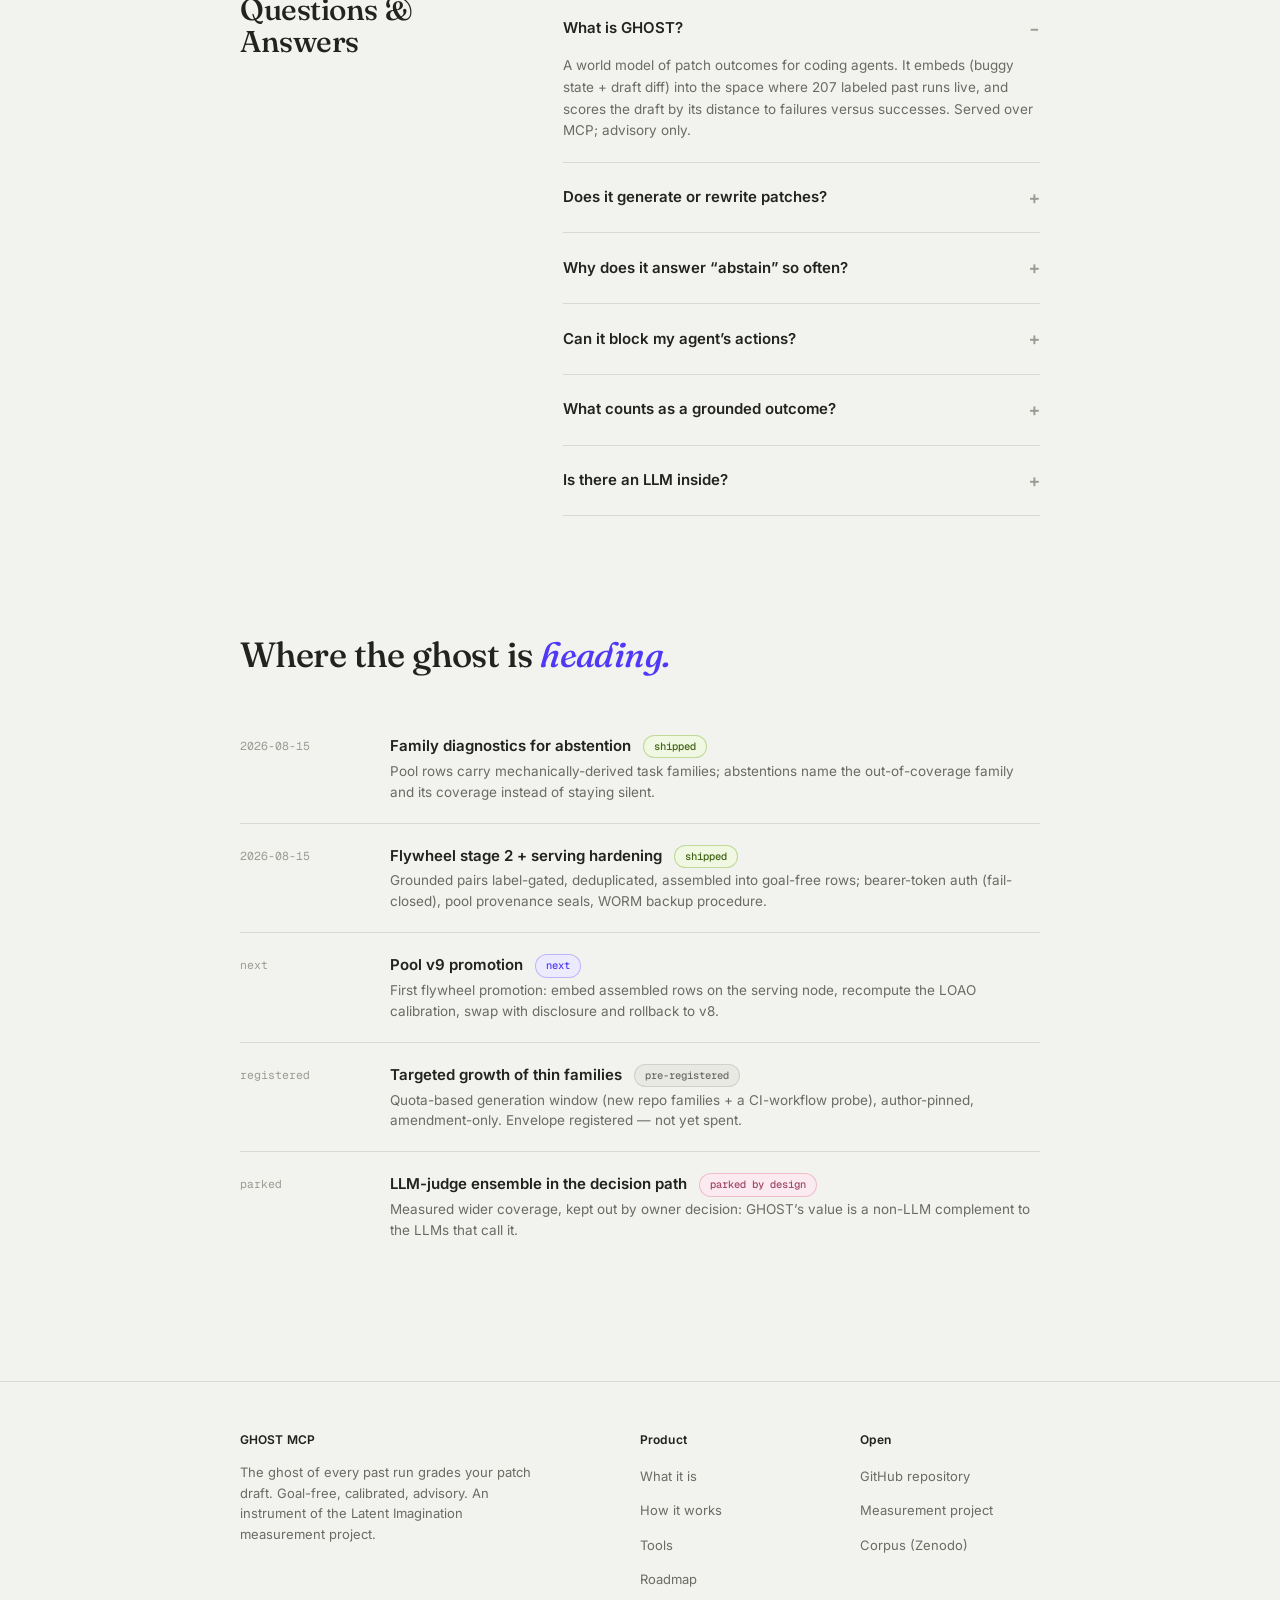
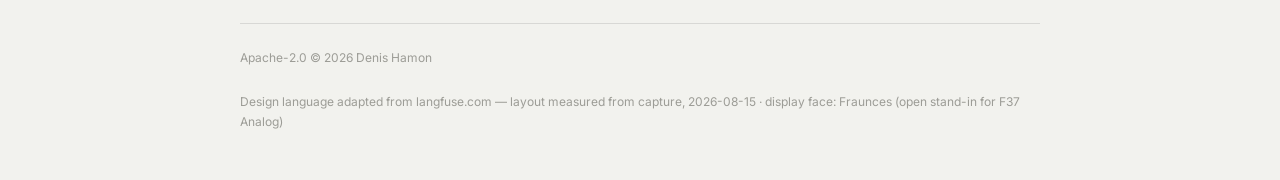
==== commit ef93779a: "site v3: langfuse layout geometry (840px container, sections 120px, left-aligned editorial, boxed he" ====
--- a/docs/index.html
+++ b/docs/index.html
@@ -10,13 +10,13 @@
   <meta property="og:type" content="website" />
   <link rel="preconnect" href="https://fonts.googleapis.com" />
   <link rel="preconnect" href="https://fonts.gstatic.com" crossorigin />
-  <link href="https://fonts.googleapis.com/css2?family=Fraunces:ital,opsz,wght@0,9..144,400;0,9..144,500;1,9..144,400;1,9..144,500&family=Inter:wght@400;500;600;700&family=Geist+Mono:wght@400;500&display=swap" rel="stylesheet" />
+  <link href="https://fonts.googleapis.com/css2?family=Fraunces:ital,opsz,wght@0,9..144,400;0,9..144,500;1,9..144,500&family=Inter:wght@400;500;600;700&family=Geist+Mono:wght@400;500&display=swap" rel="stylesheet" />
   <link rel="stylesheet" href="styles.css" />
   <link rel="icon" href="data:image/svg+xml,%3Csvg xmlns='http://www.w3.org/2000/svg' viewBox='0 0 32 32'%3E%3Crect width='32' height='32' rx='8' fill='%23222220'/%3E%3Ctext x='16' y='22' font-size='16' text-anchor='middle' fill='%23f2f2ee' font-family='Georgia'%3EG%3C/text%3E%3C/svg%3E" />
 </head>
 <body>
 
-  <!-- NAV -->
+  <!-- ===== NAV ===== -->
   <nav class="nav">
     <div class="container nav-inner">
       <a class="brand" href="#top"><span class="mark">G</span> GHOST</a>
@@ -28,142 +28,113 @@
         <li><a href="#faq">FAQ</a></li>
         <li><a href="#roadmap">Roadmap</a></li>
       </ul>
-      <a class="btn btn-primary btn-sm" href="https://github.com/Denis-hamon/Ghost">GitHub →</a>
+      <span class="btn-wrap"><a class="btn btn-primary" href="https://github.com/Denis-hamon/Ghost">GitHub <span class="kbd">↗</span></a></span>
     </div>
   </nav>
 
-  <!-- HERO -->
+  <!-- ===== HERO ===== -->
   <header class="hero" id="top">
-    <div class="container hero-inner">
-      <span class="kicker-pill"><span class="dot"></span> v0.4.0 · serving pool v8 · Model Context Protocol</span>
-      <h1>The ghost of every past run <em>grades your patch draft.</em></h1>
-      <p class="lede">
-        GHOST is a <b>goal-free world model for coding agents</b>, served as an MCP server.
-        It compares your candidate diff to the geometry of past run outcomes — failures to
-        avoid, successes to imitate — before you spend the execution. And when it does not
-        know, it says so.
-      </p>
-      <div class="cta-row">
-        <a class="btn btn-primary" href="#install">Install via MCP</a>
-        <a class="btn btn-ghost" href="#how">See how it works</a>
-      </div>
-      <p class="hero-note">Advisory only — no tool replaces your tests. Abstention is the product.</p>
+    <div class="container">
+      <div class="hero-card">
+        <h1>The ghost of every past run grades <em>your patch draft.</em></h1>
+        <div class="hero-lede">
+          <p><b>Goal-free world model for coding agents</b>, served over MCP. GHOST compares your
+          candidate diff to the geometry of past run outcomes — failures to avoid, successes to
+          imitate — before you spend the execution. When it does not know, it says so.</p>
+          <div class="cta-row">
+            <span class="btn-wrap"><a class="btn btn-primary" href="#install">Install via MCP <span class="kbd">HTTP</span></a></span>
+            <span class="btn-wrap"><a class="btn btn-ghost" href="https://github.com/Denis-hamon/Ghost">Documentation <span class="kbd">README</span></a></span>
+          </div>
+        </div>
+      </div>
+
+      <div class="groundband">
+        <div class="groundband-label">Grounded on a measured pool</div>
+        <div class="cellgrid">
+          <div class="cell"><b>207</b><span>labeled patch runs</span></div>
+          <div class="cell"><b>94</b><span>distinct tasks</span></div>
+          <div class="cell"><b>54</b><span>code families</span></div>
+          <div class="cell"><b>0.952</b><span>accuracy, calibrated regime</span></div>
+          <div class="cell"><b>10%</b><span>coverage — else “abstain”</span></div>
+          <div class="cell"><b>0</b><span>LLM judges in the path</span></div>
+        </div>
+      </div>
     </div>
   </header>
 
-  <!-- STATS BAND -->
-  <div class="stats-band">
-    <div class="container">
-      <div class="stat"><b>207</b><span>labeled patch runs in the served pool (94 tasks, 54 code families)</span></div>
-      <div class="stat"><b>0.952</b><span>measured accuracy in the calibrated regime — Wilson 95% [0.773, 0.992]</span></div>
-      <div class="stat"><b>10%</b><span>coverage of that regime — outside it, GHOST answers “abstain”</span></div>
-      <div class="stat"><b>0</b><span>LLM judges in the decision path — geometry &amp; grounded outcomes only</span></div>
-    </div>
-  </div>
-
-  <!-- 01 — WHAT -->
+  <!-- ===== 01 — frame panel ===== -->
   <section id="what">
     <div class="container">
-      <div class="section-head">
-        <span class="kicker"><span class="n">01</span>what it is</span>
-        <h2>Know the risk <em>before</em> you run.</h2>
-        <p class="section-lede">
-          Coding agents spend executions on drafts that fail. GHOST reads the draft first and
-          answers one question — <b>does this look like the patches that worked before?</b> —
-          with no goal statement, no judge, and no pretending beyond its measured regime.
-        </p>
-      </div>
-      <div class="grid grid-3">
-        <div class="card">
-          <span class="glyph">goal-free</span>
-          <h3>No task description needed</h3>
-          <p>The score is the distance to the nearest past <b>failure</b> minus the distance to
-          the nearest past <b>success</b>, in latent patch space — a failure attractor that works
-          without acceptance criteria.</p>
-        </div>
-        <div class="card">
-          <span class="glyph">calibrated</span>
-          <h3>Abstention is the product</h3>
-          <p>Verdicts are served only inside a regime measured by cross-validation
-          (accuracy ≥ 0.95). Everywhere else the response is <code class="inline">abstain</code>,
-          with the reason and the nearest pool family named.</p>
-        </div>
-        <div class="card">
-          <span class="glyph">grounded</span>
-          <h3>Only real outcomes count</h3>
-          <p>Reinforcement accepts execution-grounded results (<code class="inline">pytest-f2p</code>,
-          <code class="inline">ci</code>, <code class="inline">human</code>…). A model’s opinion about
-          its own patch is rejected — always.</p>
-        </div>
-      </div>
-    </div>
-  </section>
-
-  <!-- 02 — HOW / LOOP -->
-  <section id="how" style="padding-top:0">
-    <div class="container">
-      <div class="section-head">
-        <span class="kicker"><span class="n">02</span>how it works</span>
-        <h2>Measure, abstain, reinforce — <em>repeat.</em></h2>
-        <p class="section-lede">One four-step contract closes the loop: every grounded outcome
-        you report grows the pool and widens the regime where GHOST can answer.</p>
+      <div class="frame frame-dark">
+        <div class="bar"><span class="dot"></span><span class="dot"></span><span class="dot"></span><span class="title">risk_scan — MCP 2025-06-18</span></div>
+        <pre class="code" style="border:none;border-radius:0"><span class="f">risk_scan</span>(state_text=<span class="s">"…buggy module…"</span>, diff_text=<span class="s">"diff --git a/patch.py …"</span>,
+          reporter=<span class="s">"your-agent-id"</span>)
+
+<span class="c"># {</span>
+<span class="c">#   "decision": "high_risk",</span>
+<span class="c">#   "attractor_score": -0.2423,          <span class="n"># d(nearest fail) − d(nearest pass)</span></span>
+<span class="c">#   "confidence": 0.2358,  "tau": 0.1392, <span class="n"># served only inside the measured regime</span></span>
+<span class="c">#   "family": { "nearest_family": "pyca__pyopenssl", "family_coverage": {"n": 6, "positives": 2} },</span>
+<span class="c">#   "call_id": "3b11700f69f3"             <span class="n"># → report_outcome after your tests</span></span>
+<span class="c"># }</span></pre>
+      </div>
+    </div>
+  </section>
+
+  <!-- ===== 02 — loop ===== -->
+  <section id="how">
+    <div class="container">
+      <div class="section-head">
+        <h2>Measure,&nbsp; abstain,&nbsp; reinforce — <em>repeat.</em></h2>
+        <p>One four-step contract closes the loop: every grounded outcome you report grows the pool
+        and widens the regime where GHOST can answer.</p>
       </div>
       <div class="loop">
         <div class="card">
           <h3>Preflight — free checks</h3>
-          <p>Does the diff apply? Does it compile? Near-full rewrite? Deterministic, zero tokens,
-          run before anything else.</p>
-          <pre class="code"><span class="f">preflight_patch</span>(repo_path, diff_text)
-<span class="c"># → { ok, checks: { apply, compile } }</span></pre>
+          <p>Does the diff apply? Compile? Near-full rewrite? Deterministic, zero tokens — run
+          before anything else.</p>
         </div>
         <div class="card">
           <h3>Risk scan — the ghost scores</h3>
-          <p>State + diff are embedded (UniXcoder-base), composed, and compared to every past
-          outcome: nearest failure vs nearest success.</p>
-          <pre class="code"><span class="f">risk_scan</span>(state, diff, reporter)
-<span class="c"># → low_risk | high_risk | abstain
-#   + call_id + family diagnosis</span></pre>
+          <p>State + diff embedded with UniXcoder-base, compared to every past outcome: nearest
+          failure versus nearest success.</p>
         </div>
         <div class="card">
           <h3>Run — then report grounded</h3>
-          <p>Run your tests, then send the measured outcome back with its method. It pairs with
-          the scan by <code class="inline">call_id</code> for the flywheel.</p>
-          <pre class="code"><span class="f">report_outcome</span>(call_id, passed,
-  grounded_by=<span class="s">"pytest-f2p"</span>)</pre>
-        </div>
-      </div>
-    </div>
-  </section>
-
-  <!-- 03 — TOOLS -->
-  <section id="tools" style="padding-top:0">
-    <div class="container">
-      <div class="section-head">
-        <span class="kicker"><span class="n">03</span>tools</span>
-        <h2>Five tools, <em>one served pool.</em></h2>
+          <p>Run your tests, send back the measured outcome with its method. It pairs by
+          <code class="inline">call_id</code> for the flywheel.</p>
+        </div>
+      </div>
+    </div>
+  </section>
+
+  <!-- ===== 03 — tools ===== -->
+  <section id="tools">
+    <div class="container">
+      <div class="section-head">
+        <h2>Five tools, one <em>served pool.</em></h2>
       </div>
       <table>
         <thead><tr><th>Tool</th><th>What it does</th><th>Cost</th></tr></thead>
         <tbody>
           <tr><td><b>preflight_patch</b></td><td>git-apply check · py_compile · rewrite detection</td><td><span class="mono">0 tokens</span></td></tr>
-          <tr><td><b>risk_scan</b></td><td>goal-free failure-attractor with calibrated abstention; names the nearest pool family when abstaining <span class="chip chip-done">v0.4.0</span></td><td><span class="mono">1 embed</span></td></tr>
-          <tr><td><b>near_mis_patches</b></td><td>k nearest pool neighbors with their real execution outcomes — inform a choice instead of a verdict</td><td><span class="mono">1 embed</span></td></tr>
-          <tr><td><b>report_outcome</b></td><td>journals the grounded result; pairs with the scan by <code class="inline">call_id</code> for the flywheel</td><td><span class="mono">log write</span></td></tr>
-          <tr><td><b>assess_patch</b></td><td>gold axis (requires the goal text) — harness/evaluation mode only, unavailable in production by design</td><td><span class="mono">3 embeds</span></td></tr>
+          <tr><td><b>risk_scan</b></td><td>goal-free failure attractor with calibrated abstention; abstentions name the nearest pool family <span class="chip chip-done">v0.4.0</span></td><td><span class="mono">1 embed</span></td></tr>
+          <tr><td><b>near_mis_patches</b></td><td>k nearest pool neighbors with their real execution outcomes — inform a choice, not a verdict</td><td><span class="mono">1 embed</span></td></tr>
+          <tr><td><b>report_outcome</b></td><td>journals the grounded result; pairs with the scan by <code class="inline">call_id</code></td><td><span class="mono">log write</span></td></tr>
+          <tr><td><b>assess_patch</b></td><td>gold axis (needs the goal text) — harness/evaluation mode only</td><td><span class="mono">3 embeds</span></td></tr>
         </tbody>
       </table>
     </div>
   </section>
 
-  <!-- 04 — ANY STACK / INSTALL -->
-  <section id="install" style="padding-top:0">
-    <div class="container">
-      <div class="section-head">
-        <span class="kicker"><span class="n">04</span>install</span>
+  <!-- ===== 04 — install / any stack ===== -->
+  <section id="install">
+    <div class="container">
+      <div class="section-head">
         <h2>Works with <em>your agent stack.</em></h2>
-        <p class="section-lede">GHOST speaks MCP — any client with an MCP server list can use it.
-        Remote HTTP transport keeps the weights and the pool on the serving host; one URL is all
-        the client needs.</p>
+        <p>GHOST speaks MCP — any client with a server list can use it. Remote HTTP keeps weights and
+        pool on the serving host; one URL is all the client needs.</p>
       </div>
       <div class="grid grid-2">
         <div class="card">
@@ -172,198 +143,206 @@
 claude mcp add --transport http \
   ghost <span class="s">http://&lt;host&gt;:8093/mcp</span>
 
-<span class="c"># opencode / Cursor / any mcpServers client</span>
+<span class="c"># opencode / Cursor / any client</span>
 { <span class="s">"mcpServers"</span>: { <span class="s">"ghost"</span>: {
-    <span class="s">"url"</span>: <span class="s">"http://&lt;host&gt;:8093/mcp"</span> } } }</pre>
+  <span class="s">"url"</span>: <span class="s">"http://&lt;host&gt;:8093/mcp"</span>
+} } }</pre>
         </div>
         <div class="card">
           <h3>Local stdio (colocated)</h3>
           <pre class="code">{ <span class="s">"mcpServers"</span>: { <span class="s">"ghost"</span>: {
-    <span class="s">"command"</span>: <span class="s">".venv/bin/python"</span>,
-    <span class="s">"args"</span>: [<span class="s">"server/ghost_server.py"</span>]
+  <span class="s">"command"</span>: <span class="s">".venv/bin/python"</span>,
+  <span class="s">"args"</span>: [<span class="s">"server/ghost_server.py"</span>]
 } } }
-<span class="c"># pool + calibration served from data/ ·
-# env: LI_POOL_JSON, LI_RISK_CALIB…</span></pre>
-        </div>
-      </div>
-      <p class="hero-note" style="text-align:left">With <code class="inline">GHOST_TOKEN</code> set, the server requires
-      <code class="inline">Authorization: Bearer …</code> and refuses to boot if the token cannot be
-      enforced (fail-closed). Without it: internal network only.</p>
-    </div>
-  </section>
-
-  <!-- 05 — OPEN -->
-  <section style="padding-top:0">
-    <div class="container">
-      <div class="section-head">
-        <span class="kicker"><span class="n">05</span>open</span>
-        <h2>Open instrument. <em>Open measurements.</em></h2>
-        <p class="section-lede">The calibration constants are served alongside the pool — clients
-        can audit the regime before trusting a single verdict. The server code is Apache-2.0, born
-        inside an open measurement project where every number on this page was produced, challenged,
-        and logged.</p>
+<span class="c"># env: LI_POOL_JSON · LI_RISK_CALIB ·
+#      GHOST_TOKEN (bearer, fail-closed)</span></pre>
+        </div>
+      </div>
+    </div>
+  </section>
+
+  <!-- ===== 05 — open ===== -->
+  <section>
+    <div class="container">
+      <div class="section-head">
+        <h2>Open platform. <em>Open measurements.</em></h2>
+        <p>The calibration constants are served alongside the pool — anyone can audit the regime
+        before trusting a verdict.</p>
       </div>
       <div class="grid grid-3">
-        <div class="card"><span class="glyph">audit</span><h3>Served calibration</h3><p>τ and the LOAO regime are pinned in governance artifacts shipped with the server — not folklore.</p></div>
-        <div class="card"><span class="glyph">provenance</span><h3>Sealed pools</h3><p>Each pool version carries content-hash provenance (lineage, author strata, sha256). A promotion swaps, discloses, and can roll back.</p></div>
-        <div class="card"><span class="glyph">no judge</span><h3>Non-LLM by design</h3><p>The decision path contains zero LLM judges — GHOST exists to <i>complement</i> the models that call it, not imitate them.</p></div>
-      </div>
-    </div>
-  </section>
-
-  <!-- 06 — HONESTY (dark band) -->
-  <section id="honesty" style="padding-top:0">
-    <div class="container">
-      <div class="honesty-band">
-        <span class="kicker"><span style="color:#6f6f80">06</span> measured honesty</span>
-        <h2 style="margin-top:12px">Every number here was <em style="color:#8b7bff">measured, and served.</em></h2>
+        <div class="card"><span class="glyph">audit</span><h3>Served calibration</h3><p>τ and the LOAO regime are pinned in shipped governance artifacts — not folklore.</p></div>
+        <div class="card"><span class="glyph">provenance</span><h3>Sealed pools</h3><p>Every pool version carries content-hash lineage, author strata, sha256. Promotion swaps with disclosure — and rolls back.</p></div>
+        <div class="card"><span class="glyph">no judge</span><h3>Non-LLM by design</h3><p>Zero LLM judges in the decision path. GHOST exists to complement the models that call it, not imitate them.</p></div>
+      </div>
+    </div>
+  </section>
+
+  <!-- ===== 06 — honesty band ===== -->
+  <section id="honesty">
+    <div class="container">
+      <div class="honesty">
+        <span class="kicker">measured honesty</span>
+        <h2>Every number here was <em style="color:#8b7bff">measured, and served.</em></h2>
         <div class="honesty-grid">
-          <div><b>0.952</b><span>accuracy inside the calibrated regime — Wilson 95% CI [0.773, 0.992], leave-one-agent-out</span></div>
-          <div><b>~10%</b><span>of queries fall in that regime; the rest receive <span class="mono" style="color:#c9c9d4">abstain</span> with the reason</span></div>
-          <div><b>0.615–0.675</b><span>global goal-free AUC — a rank, honestly disclosed, never dressed as a verdict</span></div>
-        </div>
-        <p style="margin-top:32px;font-size:13.5px;color:#9c9caf;max-width:640px">
-          A verdict without a measured regime is indistinguishable from a guess. GHOST refuses to
-          guess: an <span class="mono" style="color:#c9c9d4">abstain</span> tells you the query sits
-          outside the pool’s covered families — which is itself the signal to grow the pool there.
-        </p>
-      </div>
-    </div>
-  </section>
-
-  <!-- 07 — WHY -->
-  <section style="padding-top:0">
-    <div class="container">
-      <div class="section-head">
-        <span class="kicker"><span class="n">07</span>why</span>
-        <h2>Why use <em>GHOST?</em></h2>
-      </div>
-      <div class="grid grid-2">
-        <div class="card"><h3>It saves executions</h3><p>A preflight pass is free; a risk scan is one embedding. Both happen before the expensive part — running the draft against the world.</p></div>
-        <div class="card"><h3>It cannot flatter you</h3><p>No confidence scores, no vibes. A verdict is a geometric distance to past failures and successes, served only where the geometry has been proven.</p></div>
-        <div class="card"><h3>It tells you when it’s blind</h3><p>Out of regime → abstain + the nearest family and its coverage. Your agent decides with its own tests, and the outcome strengthens the model.</p></div>
-        <div class="card"><h3>It compounds</h3><p>Grounded outcomes feed a nightly flywheel: deduplicated, stratified by author, poison-flagged, promoted to new pool versions under disclosure.</p></div>
-      </div>
-    </div>
-  </section>
-
-  <!-- CTA -->
-  <section style="padding-top:0">
-    <div class="container">
-      <div class="cta-band">
-        <h2>Get <em>started</em></h2>
-        <p class="section-lede" style="margin:12px auto 28px">Add the server to your agent, keep running your tests, report what really happened.</p>
-        <div class="cta-row">
-          <a class="btn btn-primary" href="https://github.com/Denis-hamon/Ghost">GitHub repository</a>
-          <a class="btn btn-ghost" href="https://github.com/Denis-hamon/Ghost#install">Read the install guide</a>
-        </div>
-        <p class="fine">Apache-2.0 · built within the <a href="https://github.com/Denis-hamon/latent-imagination">Latent Imagination</a> measurement project · corpus DOI <a href="https://doi.org/10.5281/zenodo.21837153">10.5281/zenodo.21837153</a></p>
-      </div>
-    </div>
-  </section>
-
-  <!-- FAQ -->
-  <section id="faq" style="padding-top:0">
-    <div class="container">
-      <div class="section-head">
-        <span class="kicker"><span class="n">08</span>questions &amp; answers</span>
-        <h2>Questions &amp; <em>answers</em></h2>
-      </div>
+          <div><b>0.952</b><span>accuracy inside the calibrated regime — Wilson 95% CI [0.773, 0.992], leave-one-out</span></div>
+          <div><b>≈10%</b><span>of queries fall in that regime; the rest receive “abstain” with the reason</span></div>
+          <div><b>0.615–0.675</b><span>global goal-free AUC — a rank, disclosed, never dressed as a verdict</span></div>
+        </div>
+        <p class="note">A verdict without a measured regime is indistinguishable from a guess. GHOST
+        refuses to guess: an “abstain” names the nearest pool family and its coverage — which is
+        itself the signal to grow the pool there.</p>
+      </div>
+    </div>
+  </section>
+
+  <!-- ===== 07 — why (two-col) ===== -->
+  <section>
+    <div class="container">
+      <div class="section-head">
+        <h2>Made for agents. <em>Trusted by their operators.</em></h2>
+      </div>
+      <div class="twocol">
+        <ul>
+          <li><b>It saves executions</b>A preflight is free; a risk scan is one embedding. Both happen before the expensive part.</li>
+          <li><b>It cannot flatter you</b>No confidence scores. A verdict is a geometric distance to past failures and successes, served only where the geometry is proven.</li>
+          <li><b>It tells you when it’s blind</b>Out of regime → abstain. Your agent decides with its own tests, and the outcome strengthens the model.</li>
+        </ul>
+        <ul>
+          <li><b>It compounds</b>Grounded outcomes feed a nightly flywheel: deduplicated, stratified by author, poison-flagged, promoted under disclosure.</li>
+          <li><b>It stays advisory</b>Blocking authorizations live elsewhere (FR-21, measurement-governed certificates). GHOST annotates; it never halts.</li>
+          <li><b>It is auditable</b>Pool, calibration and every refusal reason are content-addressed artifacts — reproducible offline by anyone.</li>
+        </ul>
+      </div>
+    </div>
+  </section>
+
+  <!-- ===== 08 — CTA card ===== -->
+  <section>
+    <div class="container">
+      <div class="cta-card">
+        <div>
+          <h3>Get started</h3>
+          <p>Add the server to your agent, keep running your tests, report what really happened.</p>
+          <div class="cta-row">
+            <span class="btn-wrap"><a class="btn btn-primary" href="https://github.com/Denis-hamon/Ghost">GitHub <span class="kbd">↗</span></a></span>
+          </div>
+        </div>
+        <div>
+          <h3>Free &amp; open</h3>
+          <p>Apache-2.0. Self-hostable. The served pool is produced by the
+          <a href="https://github.com/Denis-hamon/latent-imagination">Latent Imagination</a> measurement project.</p>
+          <p class="fine">Corpus DOI: <a href="https://doi.org/10.5281/zenodo.21837153">10.5281/zenodo.21837153</a></p>
+        </div>
+      </div>
+    </div>
+  </section>
+
+  <!-- ===== 09 — FAQ ===== -->
+  <section id="faq">
+    <div class="container">
       <div class="faq">
-        <details open>
-          <summary>What is GHOST?</summary>
-          <p>A world model of patch outcomes for coding agents. It embeds (buggy state + draft diff)
-          into the same space where 207 labeled past runs live, and scores the draft by its distance
-          to failures versus successes. Served over MCP; advisory only.</p>
-        </details>
-        <details>
-          <summary>Does it generate or rewrite patches?</summary>
-          <p>No. GHOST never generates code. It measures. Generation stays with your agent — that is
-          exactly why the measurement complements it instead of competing with it.</p>
-        </details>
-        <details>
-          <summary>Why does it answer “abstain” so often?</summary>
-          <p>Because the verdict guarantee (acc ≥ 0.95) only holds on ~10% of the query space today.
-          Outside it, any answer would be a guess. Abstention names the nearest pool family and its
-          coverage, so you know what data is missing — and the flywheel exists to close that gap.</p>
-        </details>
-        <details>
-          <summary>Can it block my agent’s actions?</summary>
-          <p>Not this service. GHOST is advisory by construction. Blocking authorization lives in a
-          separate, measurement-governed machinery (FR-21 in the parent project) that requires
-          certified precision strictly above an economic bar — a regime no instrument has crossed yet.</p>
-        </details>
-        <details>
-          <summary>What counts as a grounded outcome?</summary>
-          <p>An outcome measured by execution — a test-suite verdict (<code class="inline">pytest-f2p</code>),
-          a CI result, a human-verified run. Outcomes reported without a measurement method are
-          rejected from reinforcement. Self-declared successes do not enter the pool.</p>
-        </details>
-        <details>
-          <summary>Is there an LLM inside?</summary>
-          <p>Not in the decision path. Embeddings are a fixed encoder (UniXcoder-base); scoring is
-          geometry; labels come from executed tests. An ensemble with an LLM judge was measured and
-          deliberately parked — the instrument’s value is being a non-LLM complement to LLMs.</p>
-        </details>
-      </div>
-    </div>
-  </section>
-
-  <!-- ROADMAP -->
-  <section id="roadmap" style="padding-top:0">
-    <div class="container">
-      <div class="section-head">
-        <span class="kicker"><span class="n">09</span>roadmap</span>
-        <h2>Where the ghost is <em>heading</em></h2>
-      </div>
-      <div class="road">
-        <div class="when">2026-08-15</div>
-        <div>
+        <div class="faq-side"><h2>Questions &amp; Answers</h2></div>
+        <div>
+          <details class="faq-item" open>
+            <summary>What is GHOST?</summary>
+            <p class="a">A world model of patch outcomes for coding agents. It embeds (buggy state +
+            draft diff) into the space where 207 labeled past runs live, and scores the draft by its
+            distance to failures versus successes. Served over MCP; advisory only.</p>
+          </details>
+          <details class="faq-item">
+            <summary>Does it generate or rewrite patches?</summary>
+            <p class="a">No. GHOST never generates code — it measures. Generation stays with your agent,
+            which is exactly why the measurement complements it instead of competing with it.</p>
+          </details>
+          <details class="faq-item">
+            <summary>Why does it answer “abstain” so often?</summary>
+            <p class="a">The verdict guarantee (acc ≥ 0.95) only holds on ~10% of the query space today.
+            Outside it, any answer would be a guess. Abstention names the nearest pool family and its
+            coverage — the flywheel exists to close that gap.</p>
+          </details>
+          <details class="faq-item">
+            <summary>Can it block my agent’s actions?</summary>
+            <p class="a">Not this service. GHOST is advisory by construction. Blocking lives in separate
+            measurement-governed machinery (FR-21) requiring certified precision strictly above an
+            economic bar — a regime no instrument has crossed yet.</p>
+          </details>
+          <details class="faq-item">
+            <summary>What counts as a grounded outcome?</summary>
+            <p class="a">An outcome measured by execution — a test-suite verdict, a CI result, a
+            human-verified run. Outcomes without a measurement method are rejected from reinforcement.</p>
+          </details>
+          <details class="faq-item">
+            <summary>Is there an LLM inside?</summary>
+            <p class="a">Not in the decision path. Fixed encoder, geometric scoring, execution-grounded
+            labels. A judge-ensemble variant was measured and deliberately parked (owner decision, 2026-08).</p>
+          </details>
+        </div>
+      </div>
+    </div>
+  </section>
+
+  <!-- ===== 10 — roadmap ===== -->
+  <section id="roadmap">
+    <div class="container">
+      <div class="section-head">
+        <h2>Where the ghost is <em>heading.</em></h2>
+      </div>
+      <div>
+        <div class="road"><div class="when">2026-08-15</div><div>
           <h4>Family diagnostics for abstention <span class="chip chip-done">shipped</span></h4>
-          <p>Pool rows carry mechanically-derived task families; abstentions name the out-of-coverage
-          family and its coverage instead of staying silent.</p>
-        </div>
-      </div>
-      <div class="road">
-        <div class="when">2026-08-15</div>
-        <div>
+          <p>Pool rows carry mechanically-derived task families; abstentions name the out-of-coverage family and its coverage instead of staying silent.</p>
+        </div></div>
+        <div class="road"><div class="when">2026-08-15</div><div>
           <h4>Flywheel stage 2 + serving hardening <span class="chip chip-done">shipped</span></h4>
-          <p>Grounded pairs are label-gated, deduplicated, assembled into goal-free pool rows; bearer-token
-          auth (fail-closed), pool provenance seals, documented WORM backup.</p>
-        </div>
-      </div>
-      <div class="road">
-        <div class="when">next</div>
-        <div>
+          <p>Grounded pairs label-gated, deduplicated, assembled into goal-free rows; bearer-token auth (fail-closed), pool provenance seals, WORM backup procedure.</p>
+        </div></div>
+        <div class="road"><div class="when">next</div><div>
           <h4>Pool v9 promotion <span class="chip chip-next">next</span></h4>
-          <p>First flywheel promotion: embed assembled rows on the serving node, recompute the LOAO
-          calibration on v9, swap behind env overrides with disclosure and rollback to v8.</p>
-        </div>
-      </div>
-      <div class="road">
-        <div class="when">registered</div>
-        <div>
+          <p>First flywheel promotion: embed assembled rows on the serving node, recompute the LOAO calibration, swap with disclosure and rollback to v8.</p>
+        </div></div>
+        <div class="road"><div class="when">registered</div><div>
           <h4>Targeted growth of thin families <span class="chip chip-later">pre-registered</span></h4>
-          <p>Quota-based generation window (new repo families + a CI-workflow probe), author-pinned,
-          amendment-only. Envelope registered — not yet spent.</p>
-        </div>
-      </div>
-      <div class="road">
-        <div class="when">parked</div>
-        <div>
+          <p>Quota-based generation window (new repo families + a CI-workflow probe), author-pinned, amendment-only. Envelope registered — not yet spent.</p>
+        </div></div>
+        <div class="road"><div class="when">parked</div><div>
           <h4>LLM-judge ensemble in the decision path <span class="chip chip-parked">parked by design</span></h4>
-          <p>A judge ensemble measured wider coverage but stays out: GHOST’s value is a non-LLM complement
-          to the LLMs that call it. Owner decision, 2026-08-15.</p>
-        </div>
-      </div>
-    </div>
-  </section>
-
-  <!-- FOOTER -->
+          <p>Measured wider coverage, kept out by owner decision: GHOST’s value is a non-LLM complement to the LLMs that call it.</p>
+        </div></div>
+      </div>
+    </div>
+  </section>
+
+  <!-- ===== FOOTER ===== -->
   <footer>
-    <div class="container foot">
-      <div><b style="color:var(--body)">GHOST MCP</b> · Apache-2.0 · a Latent Imagination instrument</div>
-      <div>Design language adapted from <a href="https://langfuse.com">langfuse.com</a> (tokens extracted 2026-08-15 · display face: Fraunces, standing in for F37&nbsp;Analog)</div>
+    <div class="container">
+      <div class="foot-grid">
+        <div>
+          <h5>GHOST MCP</h5>
+          <p class="about">The ghost of every past run grades your patch draft. Goal-free, calibrated,
+          advisory. An instrument of the Latent Imagination measurement project.</p>
+        </div>
+        <div>
+          <h5>Product</h5>
+          <ul>
+            <li><a href="#what">What it is</a></li>
+            <li><a href="#how">How it works</a></li>
+            <li><a href="#tools">Tools</a></li>
+            <li><a href="#roadmap">Roadmap</a></li>
+          </ul>
+        </div>
+        <div>
+          <h5>Open</h5>
+          <ul>
+            <li><a href="https://github.com/Denis-hamon/Ghost">GitHub repository</a></li>
+            <li><a href="https://github.com/Denis-hamon/latent-imagination">Measurement project</a></li>
+            <li><a href="https://doi.org/10.5281/zenodo.21837153">Corpus (Zenodo)</a></li>
+          </ul>
+        </div>
+      </div>
+      <div class="foot-fine">
+        <span>Apache-2.0 © 2026 Denis Hamon</span>
+        <span>Design language adapted from <a href="https://langfuse.com">langfuse.com</a> — layout measured from capture, 2026-08-15 · display face: Fraunces (open stand-in for F37 Analog)</span>
+      </div>
     </div>
   </footer>
 
--- a/docs/styles.css
+++ b/docs/styles.css
@@ -1,227 +1,216 @@
-/* GHOST MCP — design system v2
-   Mirrors langfuse.com's design language (captured 2026-08-15 via cloner
-   app-spec + Dembrandt live extraction):
-   - LIGHT-first, warm paper background (#ededec family), warm-black headings
-   - Display SERIF for section titles (langfuse self-hosts F37 Analog — a
-     commercial face; we use Fraunces, the closest open equivalent)
-   - Inter for body/UI, Geist Mono for code & figures
-   - indigo link accent #4f39f6, green #82cb15 for "measured/positive"
-   - 8px grid · soft double shadow on cards · pills & 6px radii
+/* GHOST MCP — design system v3 (layout-faithful to langfuse.com)
+   Geometry measured from the cloner capture of langfuse.com (2026-08-15):
+   840px container · sections padding 120px 0 0 · left-aligned editorial serif ·
+   hero boxed card (padding 40px 32px, col gap 40) · bordered logo/stat grid ·
+   section head = col gap 16 (h2 35px + lede 606px) · FAQ grid gap 64 ·
+   CTA boxed card · soft double card shadow · 6/12px radii · 150ms motion.
+   Colors from computed styles: bg #f2f2ee, ink #222220, body #6b6b66,
+   strong #0f172a, accent #4f39f6. Display face: langfuse uses F37 Analog
+   (commercial) — Fraunces is the open stand-in.
 */
 
 :root {
   --bg: #f2f2ee;
-  --bg-card: #ffffff;
-  --bg-tint: #e9e9e3;
-  --ink: #222220;              /* heading warm-black (langfuse) */
-  --ink-strong: #0f172a;       /* slate-900 emphasis */
-  --body: #6b6b66;             /* muted warm gray (langfuse body) */
+  --bg-card: #fdfdfb;
+  --bg-inset: #e9e9e3;
+  --ink: #222220;
+  --ink-strong: #0f172a;
+  --body: #6b6b66;
   --faint: #9c9c96;
-  --accent: #4f39f6;           /* --text-links */
-  --accent-soft: #6467f2;      /* --color-muted-blue */
+  --btn-text-dark: #3d3d38;
+  --btn-text-light: #f6f6f3;
+  --accent: #4f39f6;
+  --accent-soft: #6467f2;
   --accent-tint: #eceaff;
-  --positive: #65a30d;         /* green readable on light (muted-green lineage) */
+  --positive: #65a30d;
   --positive-tint: #f0f7e2;
-  --magenta: #d05376;
-  --border: rgba(34, 34, 32, 0.10);
-  --border-strong: rgba(34, 34, 32, 0.18);
-
-  --code-bg: #14141f;          /* warm near-black for code (langfuse dark blocks) */
+  --border: rgba(34, 34, 32, 0.12);
+  --border-strong: rgba(34, 34, 32, 0.22);
+
+  --code-bg: #14141f;
   --code-ink: #d4d4cd;
+  --code-faint: #6f6f80;
   --code-orange: #c17e2e;
   --code-pink: #d05376;
   --code-blue: #7aa2b8;
-  --code-green: #82cb15;
+  --code-green: #a3be8c;
 
   --shadow-card: rgba(0,0,0,0.05) 0px 4px 8px 0px, rgba(0,0,0,0.03) 0px 4px 4px 0px;
   --shadow-pop: rgba(15,23,42,0.10) 0px 8px 24px -4px, rgba(15,23,42,0.06) 0px 4px 8px -2px;
   --radius: 6px;
   --radius-lg: 12px;
   --pill: 9999px;
+  --dur: 150ms;
   --ease: cubic-bezier(0.4, 0, 0.2, 1);
-  --dur: 150ms;
 
   --serif: "Fraunces", ui-serif, Georgia, serif;
   --sans: "Inter", ui-sans-serif, system-ui, -apple-system, sans-serif;
   --mono: "Geist Mono", ui-monospace, "SF Mono", Menlo, Consolas, monospace;
-
-  --sp-1: 4px; --sp-2: 8px; --sp-3: 12px; --sp-4: 16px; --sp-5: 20px;
-  --sp-6: 24px; --sp-8: 32px; --sp-10: 40px; --sp-12: 48px; --sp-16: 64px; --sp-24: 96px;
 }
 
 * { box-sizing: border-box; margin: 0; padding: 0; }
 html { scroll-behavior: smooth; }
-body {
-  background: var(--bg);
-  color: var(--body);
-  font-family: var(--sans);
-  font-size: 16px;
-  line-height: 1.65;
-  -webkit-font-smoothing: antialiased;
-}
+body { background: var(--bg); color: var(--body); font-family: var(--sans); font-size: 16px; line-height: 1.65; -webkit-font-smoothing: antialiased; }
 ::selection { background: var(--accent-tint); color: var(--ink-strong); }
 a { color: var(--accent); text-decoration: none; transition: color var(--dur) var(--ease); }
 a:hover { color: var(--accent-soft); }
-.container { max-width: 1080px; margin: 0 auto; padding: 0 var(--sp-6); }
-
-h1, h2, .display {
-  font-family: var(--serif);
-  font-weight: 500;
-  color: var(--ink);
-  letter-spacing: -0.015em;
-}
-h1 em, h2 em { font-style: italic; color: var(--accent); }
-
-/* ============ Nav ============ */
-.nav {
-  position: sticky; top: 0; z-index: 50;
-  background: rgba(242, 242, 238, 0.85);
-  backdrop-filter: blur(12px);
-  border-bottom: 1px solid var(--border);
-}
-.nav-inner { display: flex; align-items: center; justify-content: space-between; height: 60px; gap: var(--sp-6); }
-.brand { display: flex; align-items: center; gap: var(--sp-2); font-family: var(--sans); font-weight: 650; color: var(--ink); letter-spacing: -0.01em; font-size: 16px; }
-.brand .mark { width: 22px; height: 22px; border-radius: 6px; background: var(--ink); display: grid; place-items: center; color: #fff; font-size: 12px; }
-.nav-links { display: flex; gap: var(--sp-6); list-style: none; }
-.nav-links a { color: var(--body); font-size: 14px; font-weight: 500; }
+
+.container { max-width: 840px; margin: 0 auto; padding: 0 20px; }
+section { padding: 120px 0 0; }
+h1, h2 { font-family: var(--serif); font-weight: 500; color: var(--ink); letter-spacing: -0.015em; }
+
+/* ---------- nav ---------- */
+.nav { position: sticky; top: 0; z-index: 50; background: rgba(242,242,238,0.85); backdrop-filter: blur(12px); border-bottom: 1px solid var(--border); }
+.nav-inner { display: flex; align-items: center; justify-content: space-between; height: 56px; }
+.brand { display: flex; align-items: center; gap: 8px; font-weight: 650; color: var(--ink); font-size: 15px; letter-spacing: -0.01em; }
+.brand .mark { width: 20px; height: 20px; border-radius: 5px; background: var(--ink); color: var(--btn-text-light); display: grid; place-items: center; font-family: var(--serif); font-size: 12px; }
+.nav-links { display: flex; gap: 24px; list-style: none; }
+.nav-links a { color: var(--body); font-size: 13.5px; font-weight: 500; }
 .nav-links a:hover { color: var(--ink); }
-.btn {
-  display: inline-flex; align-items: center; gap: var(--sp-2);
-  border-radius: var(--radius); padding: 10px 20px;
-  font-size: 14.5px; font-weight: 550; line-height: 1.1;
-  border: 1px solid transparent; cursor: pointer;
-  transition: all var(--dur) var(--ease);
-  font-family: var(--sans);
-}
-.btn-primary { background: var(--ink); color: var(--bg); }
-.btn-primary:hover { background: #3a3a37; color: #fff; transform: translateY(-1px); box-shadow: var(--shadow-card); }
-.btn-ghost { border-color: var(--border-strong); color: var(--ink); background: transparent; }
-.btn-ghost:hover { background: var(--bg-card); border-color: var(--ink); }
-.btn-sm { padding: 6px 14px; font-size: 13px; }
-
-/* ============ Hero ============ */
-.hero { padding: var(--sp-24) 0 var(--sp-12); text-align: center; }
-.hero-inner { max-width: 800px; margin: 0 auto; }
-.kicker-pill {
-  display: inline-flex; align-items: center; gap: var(--sp-2);
-  border: 1px solid var(--border-strong); border-radius: var(--pill);
-  padding: 5px 16px; font-size: 13px; font-weight: 500; color: var(--body);
-  background: var(--bg-card); box-shadow: var(--shadow-card);
-}
-.kicker-pill .dot { width: 7px; height: 7px; border-radius: 50%; background: var(--positive); }
-h1 { font-size: clamp(42px, 6vw, 66px); line-height: 1.04; margin: var(--sp-6) 0 var(--sp-5); font-weight: 480; }
-.lede { font-size: 19px; color: var(--body); max-width: 620px; margin: 0 auto; line-height: 1.55; }
-.lede b { color: var(--ink); font-weight: 600; }
-.cta-row { display: flex; gap: var(--sp-3); justify-content: center; margin-top: var(--sp-8); flex-wrap: wrap; }
-.hero-note { margin-top: var(--sp-4); font-size: 13px; color: var(--faint); }
-
-/* stats strip (langfuse "Used by…" band) */
-.stats-band { border-top: 1px solid var(--border); border-bottom: 1px solid var(--border); background: var(--bg-tint); }
-.stats-band .container { display: grid; grid-template-columns: repeat(4, 1fr); gap: var(--sp-6); padding-top: var(--sp-8); padding-bottom: var(--sp-8); }
-.stat b { display: block; font-family: var(--mono); font-size: 26px; font-weight: 500; color: var(--ink-strong); letter-spacing: -0.02em; }
-.stat span { font-size: 13px; color: var(--body); }
-
-/* ============ Sections ============ */
-section { padding: var(--sp-24) 0; }
-.section-head { max-width: 720px; margin-bottom: var(--sp-12); }
-.kicker { font-family: var(--mono); font-size: 13px; font-weight: 500; color: var(--accent); text-transform: none; letter-spacing: 0.02em; }
-.kicker .n { color: var(--faint); margin-right: var(--sp-2); }
-h2 { font-size: clamp(30px, 4vw, 42px); line-height: 1.12; margin: var(--sp-3) 0 var(--sp-4); }
-.section-lede { font-size: 16.5px; color: var(--body); max-width: 640px; }
-
-/* cards */
-.grid { display: grid; gap: var(--sp-4); }
+
+/* ---------- buttons (langfuse: 40px ring wrapper, 32px inner, kbd chips) ---------- */
+.btn-wrap { display: inline-flex; padding: 4px; border: 1px solid var(--border); border-radius: var(--radius); background: var(--bg-card); transition: border-color var(--dur) var(--ease), box-shadow var(--dur) var(--ease); }
+.btn-wrap:hover { border-color: var(--border-strong); box-shadow: var(--shadow-card); }
+.btn { display: inline-flex; align-items: center; gap: 6px; height: 32px; padding: 3px 3px 3px 10px; border-radius: 4px; font-size: 13.5px; font-weight: 550; line-height: 1; border: none; cursor: pointer; font-family: var(--sans); }
+.btn-primary { background: var(--ink); color: var(--btn-text-light); }
+.btn-primary:hover { color: #fff; }
+.btn-ghost { background: transparent; color: var(--btn-text-dark); }
+.btn-ghost:hover { background: var(--bg-inset); color: var(--ink); }
+.btn .kbd { font-family: var(--mono); font-size: 10px; border: 1px solid currentColor; opacity: 0.55; border-radius: 4px; padding: 2px 5px; display: inline-flex; align-items: center; gap: 2px; height: 20px; }
+
+/* ---------- hero boxed card ---------- */
+.hero { padding: 60px 0 0; }
+.hero-card { position: relative; display: flex; flex-direction: column; gap: 40px; padding: 40px 32px; border: 1px solid var(--border); border-radius: var(--radius-lg); background: var(--bg-card); box-shadow: var(--shadow-card); }
+h1 { font-size: clamp(44px, 7.4vw, 68px); line-height: 1.05; font-weight: 480; }
+h1 em { font-style: italic; }
+.hero-lede { display: flex; flex-direction: column; gap: 24px; max-width: 576px; }
+.hero-lede p { font-size: 17px; line-height: 1.55; color: var(--body); }
+.hero-lede p b { color: var(--ink); font-weight: 600; }
+.cta-row { display: flex; gap: 12px; flex-wrap: wrap; }
+
+/* ---------- bordered stat/logo grid ---------- */
+.groundband { margin-top: 24px; }
+.groundband-label { font-size: 13px; color: var(--faint); margin-bottom: 12px; }
+.cellgrid { display: grid; grid-template-columns: repeat(6, 1fr); }
+.cellgrid .cell { border: 1px solid var(--border); margin: -1px 0 0 -1px; height: 72px; display: flex; flex-direction: column; align-items: center; justify-content: center; gap: 2px; background: var(--bg-card); padding: 8px; }
+.cell b { font-family: var(--mono); font-size: 16px; font-weight: 500; color: var(--ink-strong); letter-spacing: -0.02em; }
+.cell span { font-size: 10.5px; color: var(--faint); text-align: center; line-height: 1.3; }
+
+/* ---------- section head (col gap 16, left) ---------- */
+.section-head { display: flex; flex-direction: column; gap: 16px; margin-bottom: 40px; max-width: 840px; }
+h2 { font-size: 35px; line-height: 1.08; }
+h2 em { font-style: italic; color: var(--accent); }
+.section-head p, .section-lede { font-size: 15.5px; color: var(--body); max-width: 606px; line-height: 1.55; }
+.section-head p b { color: var(--ink); font-weight: 600; }
+
+/* ---------- framed screenshot-like panel ---------- */
+.frame { border: 1px solid var(--border); border-radius: var(--radius-lg); background: var(--bg-card); box-shadow: var(--shadow-card); overflow: hidden; }
+.frame .bar { display: flex; gap: 6px; padding: 8px 16px; border-bottom: 1px solid var(--border); align-items: center; }
+.frame .bar .dot { width: 9px; height: 9px; border-radius: 50%; background: var(--bg-inset); border: 1px solid var(--border); }
+.frame .bar .title { margin-left: 8px; font-family: var(--mono); font-size: 11px; color: var(--faint); }
+.frame-body { padding: 24px; }
+.frame-dark { background: var(--code-bg); border-color: rgba(255,255,255,0.08); }
+.frame-dark .bar { border-color: rgba(255,255,255,0.08); }
+
+/* ---------- cards ---------- */
+.grid { display: grid; gap: 16px; }
 .grid-3 { grid-template-columns: repeat(3, 1fr); }
 .grid-2 { grid-template-columns: repeat(2, 1fr); }
-.card {
-  background: var(--bg-card);
-  border: 1px solid var(--border);
-  border-radius: var(--radius-lg);
-  box-shadow: var(--shadow-card);
-  padding: var(--sp-6);
-  transition: box-shadow var(--dur) var(--ease), transform var(--dur) var(--ease);
-}
+.grid-tight { gap: 8px; }
+.card { background: var(--bg-card); border: 1px solid var(--border); border-radius: var(--radius-lg); padding: 24px; box-shadow: var(--shadow-card); transition: box-shadow var(--dur) var(--ease), transform var(--dur) var(--ease); }
 .card:hover { box-shadow: var(--shadow-pop); transform: translateY(-2px); }
-.card h3 { font-family: var(--sans); font-size: 16px; font-weight: 620; color: var(--ink); margin-bottom: var(--sp-2); letter-spacing: -0.01em; }
-.card p { font-size: 14px; color: var(--body); line-height: 1.6; }
-.card .glyph { font-family: var(--mono); font-size: 13px; color: var(--accent); margin-bottom: var(--sp-3); display: block; }
-
-/* code blocks (dark) */
-.code {
-  background: var(--code-bg); border-radius: var(--radius-lg);
-  padding: var(--sp-5) var(--sp-6); border: 1px solid rgba(255,255,255,0.06);
-  font-family: var(--mono); font-size: 13px; line-height: 1.7;
-  color: var(--code-ink); overflow-x: auto; text-align: left;
-}
-.code .c { color: #6f6f80; } .code .k { color: var(--code-pink); }
-.code .s { color: #a3be8c; } .code .n { color: var(--code-orange); }
-.code .f { color: var(--code-blue); }
-code.inline {
-  font-family: var(--mono); font-size: 0.85em; color: var(--ink-strong);
-  background: var(--bg-tint); border: 1px solid var(--border);
-  border-radius: 4px; padding: 1px 6px;
-}
-
-/* loop steps (Launch, observe, improve) */
-.loop { display: grid; grid-template-columns: repeat(3, 1fr); gap: var(--sp-4); counter-reset: lp; }
-.loop .card { position: relative; padding-top: var(--sp-10); }
-.loop .card::before {
-  counter-increment: lp; content: counter(lp);
-  position: absolute; top: var(--sp-5); left: var(--sp-6);
-  font-family: var(--mono); font-size: 12px; color: var(--faint);
-  border: 1px solid var(--border-strong); border-radius: var(--pill); padding: 2px 10px;
-}
-
-/* tables */
-table { width: 100%; border-collapse: collapse; font-size: 14px; background: var(--bg-card); border: 1px solid var(--border); border-radius: var(--radius-lg); overflow: hidden; box-shadow: var(--shadow-card); }
-th, td { text-align: left; padding: var(--sp-3) var(--sp-4); border-bottom: 1px solid var(--border); vertical-align: top; }
-th { font-family: var(--mono); font-size: 12px; font-weight: 500; color: var(--faint); background: var(--bg-tint); letter-spacing: 0.02em; text-transform: none; }
+.card h3 { font-family: var(--sans); font-size: 15px; font-weight: 620; color: var(--ink); margin-bottom: 8px; letter-spacing: -0.01em; }
+.card p { font-size: 13.5px; line-height: 1.55; color: var(--body); }
+.card p b { color: var(--ink); font-weight: 600; }
+.card .glyph { font-family: var(--mono); font-size: 11.5px; color: var(--accent); display: block; margin-bottom: 14px; }
+
+/* ---------- code ---------- */
+.code { background: var(--code-bg); border-radius: 8px; padding: 20px 24px; font-family: var(--mono); font-size: 12.5px; line-height: 1.7; color: var(--code-ink); overflow-x: auto; text-align: left; border: 1px solid rgba(255,255,255,0.06); }
+.code .c { color: var(--code-faint); } .code .k { color: var(--code-pink); }
+.code .s { color: var(--code-green); } .code .n { color: var(--code-orange); } .code .f { color: var(--code-blue); }
+code.inline { font-family: var(--mono); font-size: 0.85em; color: var(--ink-strong); background: var(--bg-inset); border: 1px solid var(--border); border-radius: 4px; padding: 1px 6px; white-space: nowrap; }
+
+/* ---------- numbered loop cards ---------- */
+.loop { display: grid; grid-template-columns: repeat(3, 1fr); gap: 16px; counter-reset: lp; }
+.loop .card { position: relative; padding-top: 56px; }
+.loop .card::before { counter-increment: lp; content: "0" counter(lp); position: absolute; top: 22px; left: 24px; font-family: var(--mono); font-size: 11px; color: var(--faint); border: 1px solid var(--border-strong); border-radius: var(--pill); padding: 2px 10px; }
+
+/* ---------- tables ---------- */
+table { width: 100%; border-collapse: collapse; font-size: 13.5px; background: var(--bg-card); border: 1px solid var(--border); border-radius: var(--radius-lg); overflow: hidden; box-shadow: var(--shadow-card); }
+th, td { text-align: left; padding: 12px 16px; border-bottom: 1px solid var(--border); vertical-align: top; }
+th { font-family: var(--mono); font-size: 11px; font-weight: 500; color: var(--faint); background: var(--bg-inset); }
 tr:last-child td { border-bottom: none; }
 td { color: var(--body); }
-td b, th + td b { color: var(--ink); font-weight: 600; }
-td .mono, .mono { font-family: var(--mono); font-size: 12.5px; color: var(--ink-strong); }
-
-/* honest numbers banner */
-.honesty-band { background: var(--code-bg); color: var(--code-ink); border-radius: var(--radius-lg); padding: var(--sp-10); }
-.honesty-band h2, .honesty-band .kicker { color: #dededa; }
-.honesty-band .kicker { color: #8b8b9e; }
-.honesty-grid { display: grid; grid-template-columns: repeat(3, 1fr); gap: var(--sp-8); margin-top: var(--sp-8); }
-.honesty-grid b { display: block; font-family: var(--mono); font-size: 30px; font-weight: 500; color: #fff; }
-.honesty-grid span { font-size: 13px; color: #9c9caf; }
-
-/* faq */
-.faq { border-top: 1px solid var(--border); }
-.faq details { border-bottom: 1px solid var(--border); padding: var(--sp-5) 0; }
-.faq summary { font-weight: 600; color: var(--ink); cursor: pointer; font-size: 15.5px; list-style: none; display: flex; justify-content: space-between; align-items: center; }
-.faq summary::after { content: "+"; font-family: var(--mono); color: var(--faint); font-size: 18px; }
-.faq details[open] summary::after { content: "–"; }
-.faq details p { margin-top: var(--sp-3); font-size: 14.5px; max-width: 720px; }
-
-/* roadmap */
-.road { display: grid; grid-template-columns: 130px 1fr; gap: var(--sp-5); padding: var(--sp-5) 0; border-bottom: 1px solid var(--border); }
+td b { color: var(--ink); font-weight: 600; }
+.mono { font-family: var(--mono); font-size: 12px; color: var(--ink-strong); }
+
+/* ---------- honesty dark band ---------- */
+.honesty { background: var(--code-bg); border-radius: var(--radius-lg); padding: 48px; border: 1px solid rgba(255,255,255,0.06); }
+.honesty .kicker { color: var(--code-faint); }
+.honesty h2 { color: #ededea; margin-top: 12px; }
+.honesty-grid { display: grid; grid-template-columns: repeat(3, 1fr); gap: 32px; margin-top: 36px; }
+.honesty-grid b { display: block; font-family: var(--mono); font-size: 28px; font-weight: 500; color: #fff; letter-spacing: -0.02em; }
+.honesty-grid span { font-size: 12.5px; color: #9c9caf; line-height: 1.5; }
+.honesty .note { margin-top: 32px; font-size: 13px; color: #9c9caf; max-width: 640px; line-height: 1.6; }
+.kicker { font-family: var(--mono); font-size: 12px; color: var(--faint); }
+
+/* ---------- two-col (flex gap 40) ---------- */
+.twocol { display: flex; gap: 40px; }
+.twocol > * { flex: 1; min-width: 0; }
+.twocol ul { list-style: none; display: flex; flex-direction: column; gap: 20px; }
+.twocol li { font-size: 14px; line-height: 1.6; padding-left: 22px; position: relative; }
+.twocol li::before { content: "→"; position: absolute; left: 0; font-family: var(--mono); color: var(--accent); font-size: 12px; }
+.twocol li b { color: var(--ink); font-weight: 600; display: block; font-size: 14.5px; }
+
+/* ---------- chips ---------- */
+.chip { display: inline-block; font-family: var(--mono); font-size: 10.5px; font-weight: 500; padding: 2px 10px; border-radius: var(--pill); margin-left: 8px; vertical-align: 1px; }
+.chip-done { background: var(--positive-tint); color: #3f6212; border: 1px solid rgba(101,163,13,0.35); }
+.chip-next { background: var(--accent-tint); color: var(--accent); border: 1px solid rgba(79,57,246,0.3); }
+.chip-later { background: var(--bg-inset); color: var(--body); border: 1px solid var(--border); }
+.chip-parked { background: #fbeaf0; color: #a1466a; border: 1px solid rgba(208,83,118,0.3); }
+
+/* ---------- CTA card (flex gap 10 children bordered) ---------- */
+.cta-card { border: 1px solid var(--border); border-radius: var(--radius-lg); background: var(--bg-card); box-shadow: var(--shadow-card); padding: 10px; display: flex; gap: 10px; flex-wrap: wrap; }
+.cta-card > div { flex: 1 1 300px; border: 1px solid var(--border); border-radius: 8px; padding: 28px; background: var(--bg); }
+.cta-card h3 { font-family: var(--serif); font-size: 22px; font-weight: 500; color: var(--ink); margin-bottom: 10px; letter-spacing: -0.01em; }
+.cta-card p { font-size: 13.5px; margin-bottom: 16px; }
+.cta-card .fine { font-size: 12px; color: var(--faint); }
+
+/* ---------- FAQ (grid 64: title | accordions) ---------- */
+.faq { display: grid; grid-template-columns: 259px 1fr; gap: 64px; align-items: start; }
+.faq-side h2 { font-size: 30px; }
+.faq-item { border-bottom: 1px solid var(--border); padding: 20px 0; }
+.faq-item summary { font-weight: 600; color: var(--ink); cursor: pointer; font-size: 15px; list-style: none; display: flex; justify-content: space-between; align-items: center; gap: 16px; }
+.faq-item summary::-webkit-details-marker { display: none; }
+.faq-item summary::after { content: "+"; font-family: var(--mono); color: var(--faint); font-size: 18px; flex-shrink: 0; }
+.faq-item[open] summary::after { content: "–"; }
+.faq-item .a { margin-top: 12px; font-size: 13.5px; line-height: 1.6; max-width: 517px; }
+
+/* ---------- roadmap ---------- */
+.road { display: grid; grid-template-columns: 130px 1fr; gap: 20px; padding: 20px 0; border-bottom: 1px solid var(--border); }
 .road:last-child { border-bottom: none; }
-.road .when { font-family: var(--mono); font-size: 12px; color: var(--faint); padding-top: 3px; }
-.road h4 { font-size: 15.5px; color: var(--ink); font-weight: 620; margin-bottom: 2px; }
-.road p { font-size: 14px; }
-.chip { display: inline-block; font-family: var(--mono); font-size: 11px; font-weight: 500; padding: 2px 10px; border-radius: var(--pill); margin-left: var(--sp-2); vertical-align: 1px; }
-.chip-done { background: var(--positive-tint); color: #3f6212; }
-.chip-next { background: var(--accent-tint); color: var(--accent); }
-.chip-later { background: var(--bg-tint); color: var(--body); }
-.chip-parked { background: #fbeaf0; color: var(--magenta); }
-
-/* cta band */
-.cta-band { text-align: center; background: var(--bg-card); border: 1px solid var(--border); border-radius: var(--radius-lg); box-shadow: var(--shadow-card); padding: var(--sp-16) var(--sp-6); }
-.cta-band h2 { margin-top: 0; }
-.cta-band .fine { margin-top: var(--sp-4); font-size: 13px; color: var(--faint); }
-
-footer { border-top: 1px solid var(--border); padding: var(--sp-10) 0; margin-top: var(--sp-16); }
-.foot { display: flex; justify-content: space-between; gap: var(--sp-6); flex-wrap: wrap; font-size: 13px; color: var(--faint); }
-.foot a { color: var(--body); }
+.road .when { font-family: var(--mono); font-size: 11.5px; color: var(--faint); padding-top: 3px; }
+.road h4 { font-size: 15px; color: var(--ink); font-weight: 620; margin-bottom: 2px; }
+.road p { font-size: 13.5px; line-height: 1.55; }
+
+/* ---------- footer ---------- */
+footer { border-top: 1px solid var(--border); margin-top: 120px; padding: 48px 0; }
+.foot-grid { display: grid; grid-template-columns: 2fr 1fr 1fr; gap: 40px; margin-bottom: 32px; }
+.foot-grid h5 { font-size: 12px; font-weight: 620; color: var(--ink); margin-bottom: 12px; text-transform: none; letter-spacing: 0.01em; }
+.foot-grid ul { list-style: none; display: flex; flex-direction: column; gap: 8px; }
+.foot-grid a { color: var(--body); font-size: 13px; }
+.foot-grid a:hover { color: var(--ink); }
+.foot-grid .about { font-size: 13px; line-height: 1.6; max-width: 300px; }
+.foot-fine { display: flex; justify-content: space-between; gap: 24px; flex-wrap: wrap; font-size: 12px; color: var(--faint); border-top: 1px solid var(--border); padding-top: 24px; }
+.foot-fine a { color: var(--faint); }
 
 @media (max-width: 860px) {
-  .stats-band .container { grid-template-columns: repeat(2, 1fr); }
+  .cellgrid { grid-template-columns: repeat(3, 1fr); }
   .grid-3, .grid-2, .loop, .honesty-grid { grid-template-columns: 1fr; }
+  .twocol { flex-direction: column; }
+  .faq { grid-template-columns: 1fr; gap: 32px; }
   .nav-links { display: none; }
   .road { grid-template-columns: 1fr; }
-  section { padding: var(--sp-16) 0; }
+  section { padding: 80px 0 0; }
+  .hero-card { padding: 32px 20px; gap: 28px; }
 }
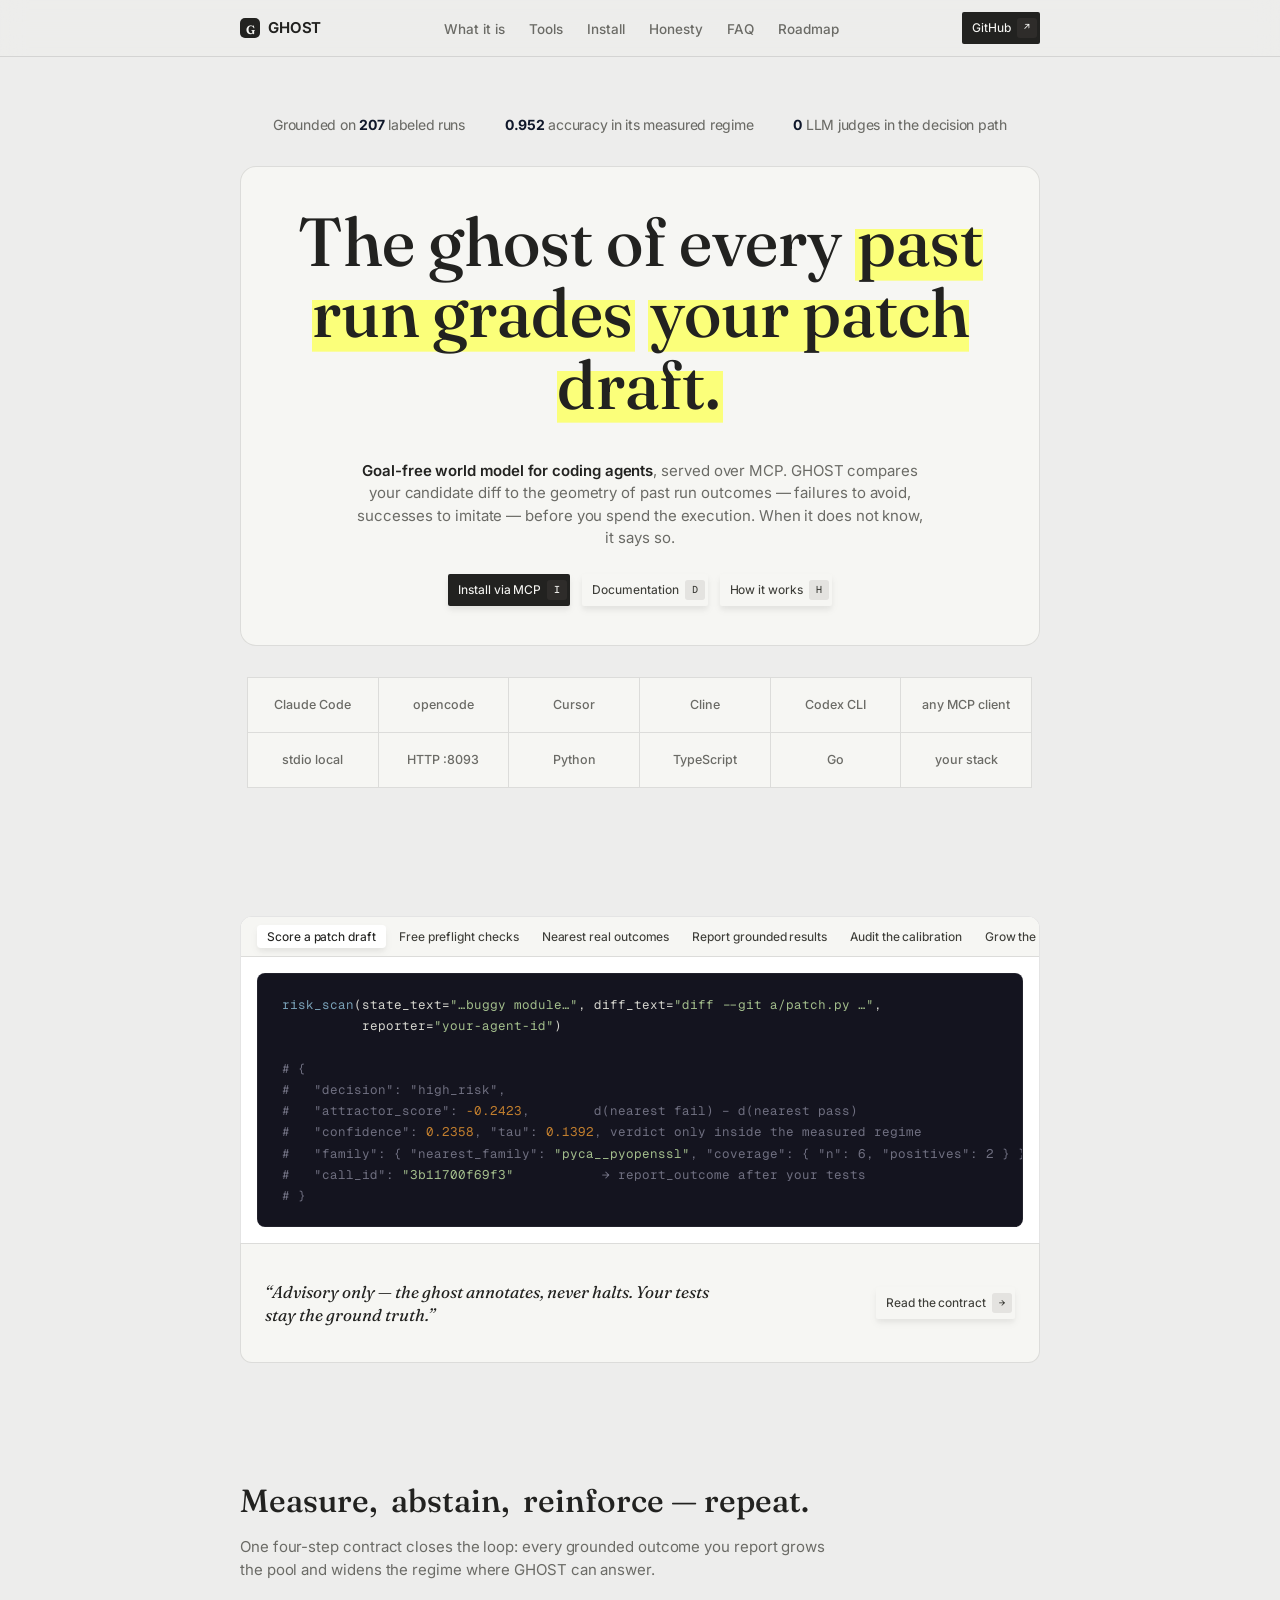
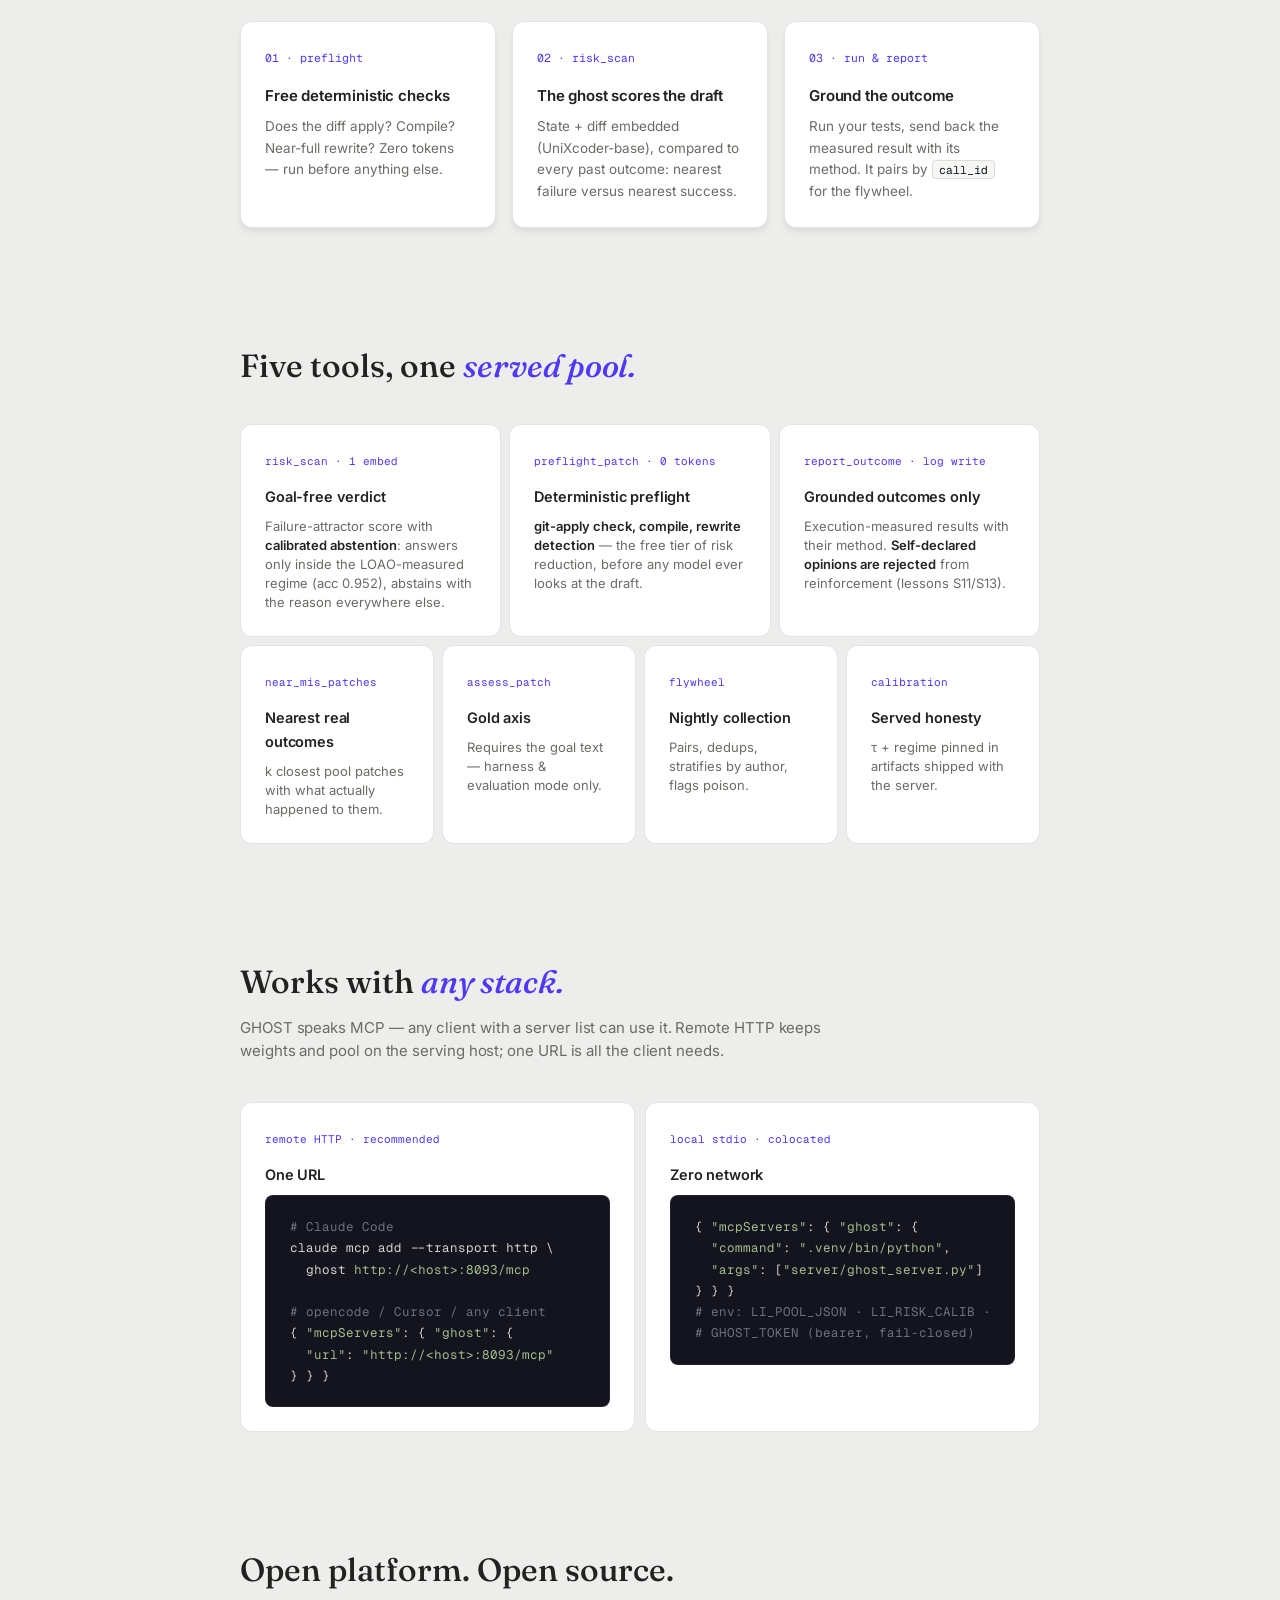
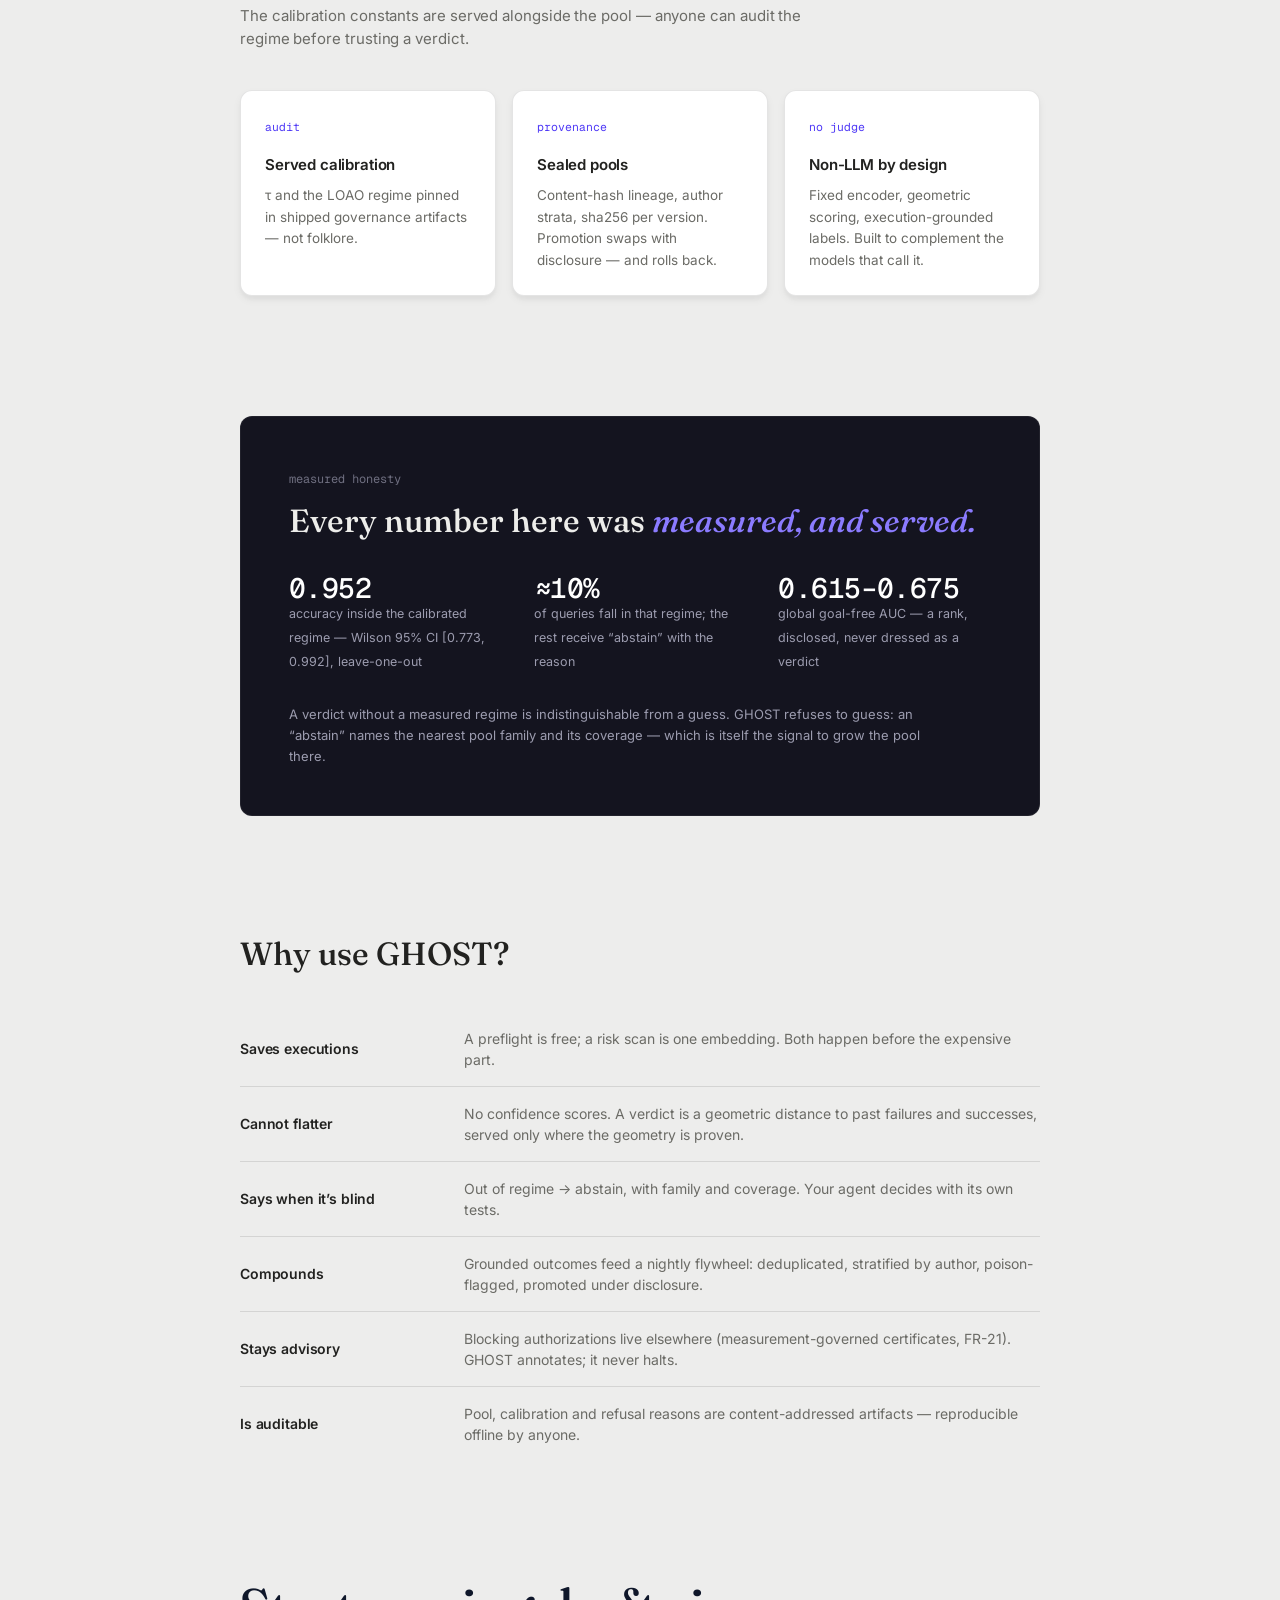
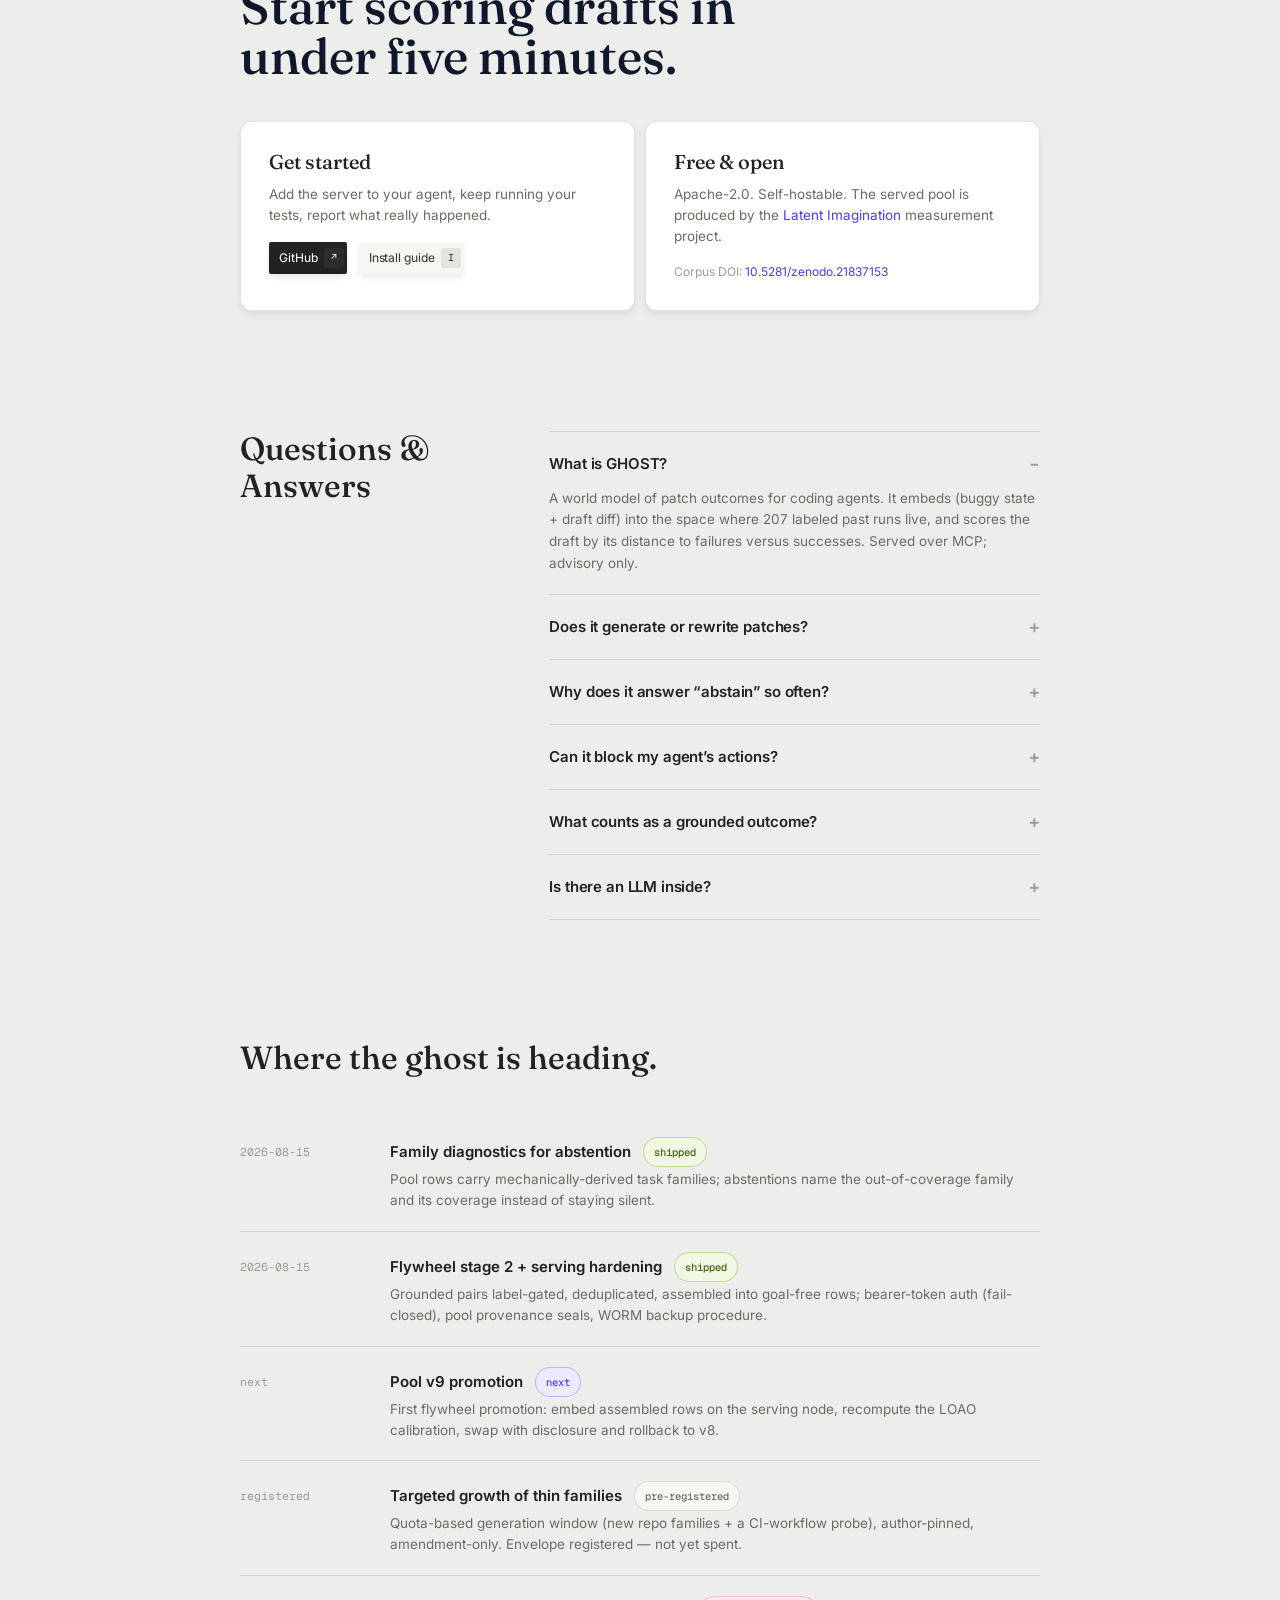
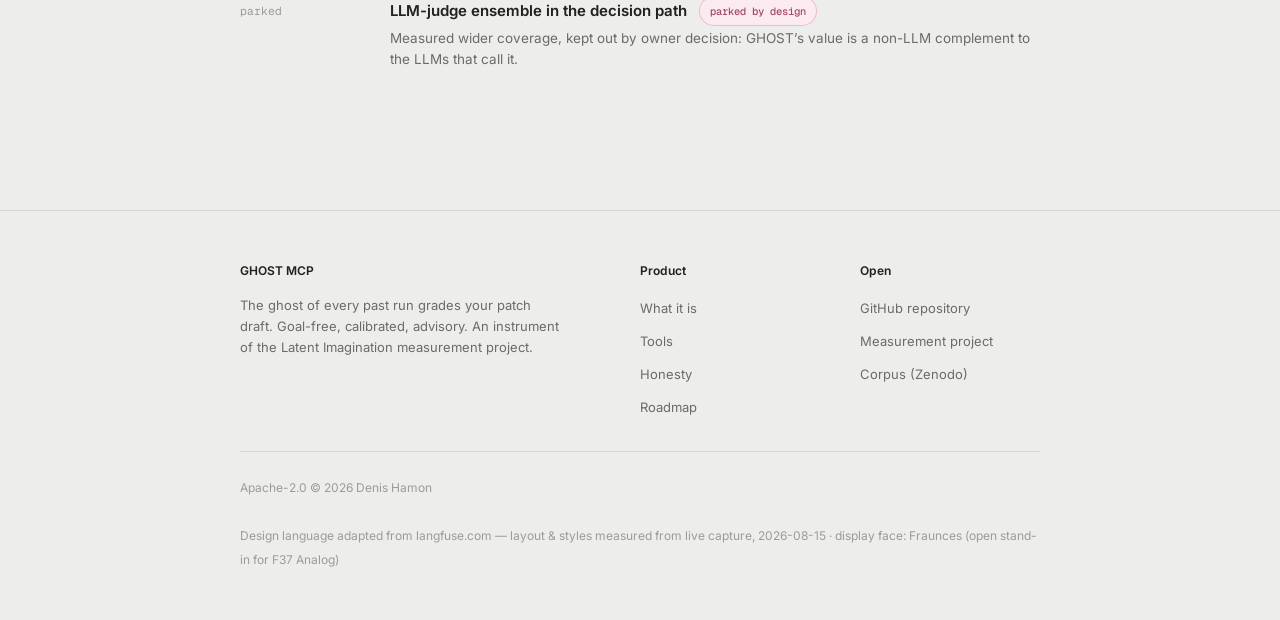
==== commit 9fbcb52d: "site v4: faithfulness pass from full-styles capture — yellow highlight bars, centered hero, tabbed w" ====
--- a/docs/index.html
+++ b/docs/index.html
@@ -10,135 +10,197 @@
   <meta property="og:type" content="website" />
   <link rel="preconnect" href="https://fonts.googleapis.com" />
   <link rel="preconnect" href="https://fonts.gstatic.com" crossorigin />
-  <link href="https://fonts.googleapis.com/css2?family=Fraunces:ital,opsz,wght@0,9..144,400;0,9..144,500;1,9..144,500&family=Inter:wght@400;500;600;700&family=Geist+Mono:wght@400;500&display=swap" rel="stylesheet" />
+  <link href="https://fonts.googleapis.com/css2?family=Fraunces:ital,opsz,wght@0,9..144,400;0,9..144,500;1,9..144,500&family=Inter:wght@400;430;450;500;600;700&family=Geist+Mono:wght@400;500&display=swap" rel="stylesheet" />
   <link rel="stylesheet" href="styles.css" />
-  <link rel="icon" href="data:image/svg+xml,%3Csvg xmlns='http://www.w3.org/2000/svg' viewBox='0 0 32 32'%3E%3Crect width='32' height='32' rx='8' fill='%23222220'/%3E%3Ctext x='16' y='22' font-size='16' text-anchor='middle' fill='%23f2f2ee' font-family='Georgia'%3EG%3C/text%3E%3C/svg%3E" />
+  <link rel="icon" href="data:image/svg+xml,%3Csvg xmlns='http://www.w3.org/2000/svg' viewBox='0 0 32 32'%3E%3Crect width='32' height='32' rx='8' fill='%23222220'/%3E%3Ctext x='16' y='22' font-size='16' text-anchor='middle' fill='%23f6f6f3' font-family='Georgia'%3EG%3C/text%3E%3C/svg%3E" />
 </head>
 <body>
 
-  <!-- ===== NAV ===== -->
+  <!-- NAV -->
   <nav class="nav">
     <div class="container nav-inner">
       <a class="brand" href="#top"><span class="mark">G</span> GHOST</a>
       <ul class="nav-links">
         <li><a href="#what">What it is</a></li>
-        <li><a href="#how">How it works</a></li>
         <li><a href="#tools">Tools</a></li>
+        <li><a href="#install">Install</a></li>
         <li><a href="#honesty">Honesty</a></li>
         <li><a href="#faq">FAQ</a></li>
         <li><a href="#roadmap">Roadmap</a></li>
       </ul>
-      <span class="btn-wrap"><a class="btn btn-primary" href="https://github.com/Denis-hamon/Ghost">GitHub <span class="kbd">↗</span></a></span>
+      <a class="btn btn-primary" href="https://github.com/Denis-hamon/Ghost" style="box-shadow:none">GitHub <span class="kbd">↗</span></a>
     </div>
   </nav>
 
-  <!-- ===== HERO ===== -->
+  <!-- HERO -->
   <header class="hero" id="top">
     <div class="container">
+      <div class="usedby">
+        <span>Grounded on <b>207</b> labeled runs</span>
+        <span><b>0.952</b> accuracy in its measured regime</span>
+        <span><b>0</b> LLM judges in the decision path</span>
+      </div>
+
       <div class="hero-card">
-        <h1>The ghost of every past run grades <em>your patch draft.</em></h1>
+        <h1>The ghost of every
+          <span class="hl">past run grades</span>
+          <span class="hl">your patch draft.</span></h1>
         <div class="hero-lede">
           <p><b>Goal-free world model for coding agents</b>, served over MCP. GHOST compares your
           candidate diff to the geometry of past run outcomes — failures to avoid, successes to
           imitate — before you spend the execution. When it does not know, it says so.</p>
           <div class="cta-row">
-            <span class="btn-wrap"><a class="btn btn-primary" href="#install">Install via MCP <span class="kbd">HTTP</span></a></span>
-            <span class="btn-wrap"><a class="btn btn-ghost" href="https://github.com/Denis-hamon/Ghost">Documentation <span class="kbd">README</span></a></span>
+            <a class="btn btn-primary" href="#install">Install via MCP <span class="kbd">I</span></a>
+            <a class="btn btn-ghost" href="https://github.com/Denis-hamon/Ghost">Documentation <span class="kbd">D</span></a>
+            <a class="btn btn-ghost" href="#how">How it works <span class="kbd">H</span></a>
           </div>
         </div>
       </div>
 
-      <div class="groundband">
-        <div class="groundband-label">Grounded on a measured pool</div>
-        <div class="cellgrid">
-          <div class="cell"><b>207</b><span>labeled patch runs</span></div>
-          <div class="cell"><b>94</b><span>distinct tasks</span></div>
-          <div class="cell"><b>54</b><span>code families</span></div>
-          <div class="cell"><b>0.952</b><span>accuracy, calibrated regime</span></div>
-          <div class="cell"><b>10%</b><span>coverage — else “abstain”</span></div>
-          <div class="cell"><b>0</b><span>LLM judges in the path</span></div>
-        </div>
+      <div class="clientgrid">
+        <div class="cell">Claude Code</div>
+        <div class="cell">opencode</div>
+        <div class="cell">Cursor</div>
+        <div class="cell">Cline</div>
+        <div class="cell">Codex CLI</div>
+        <div class="cell">any MCP client</div>
+        <div class="cell">stdio local</div>
+        <div class="cell">HTTP :8093</div>
+        <div class="cell">Python</div>
+        <div class="cell">TypeScript</div>
+        <div class="cell">Go</div>
+        <div class="cell">your stack</div>
       </div>
     </div>
   </header>
 
-  <!-- ===== 01 — frame panel ===== -->
+  <!-- WHITE PANEL + TABS -->
   <section id="what">
     <div class="container">
-      <div class="frame frame-dark">
-        <div class="bar"><span class="dot"></span><span class="dot"></span><span class="dot"></span><span class="title">risk_scan — MCP 2025-06-18</span></div>
-        <pre class="code" style="border:none;border-radius:0"><span class="f">risk_scan</span>(state_text=<span class="s">"…buggy module…"</span>, diff_text=<span class="s">"diff --git a/patch.py …"</span>,
+      <div class="panel-wrap">
+        <div class="panel" style="border-radius:12px 12px 0 0">
+          <div class="panel-tabs">
+            <button class="on">Score a patch draft</button>
+            <button>Free preflight checks</button>
+            <button>Nearest real outcomes</button>
+            <button>Report grounded results</button>
+            <button>Audit the calibration</button>
+            <button>Grow the pool nightly</button>
+          </div>
+          <div class="panel-media">
+            <pre class="code" style="border-radius:8px;margin:0"><span class="f">risk_scan</span>(state_text=<span class="s">"…buggy module…"</span>, diff_text=<span class="s">"diff --git a/patch.py …"</span>,
           reporter=<span class="s">"your-agent-id"</span>)
 
 <span class="c"># {</span>
 <span class="c">#   "decision": "high_risk",</span>
-<span class="c">#   "attractor_score": -0.2423,          <span class="n"># d(nearest fail) − d(nearest pass)</span></span>
-<span class="c">#   "confidence": 0.2358,  "tau": 0.1392, <span class="n"># served only inside the measured regime</span></span>
-<span class="c">#   "family": { "nearest_family": "pyca__pyopenssl", "family_coverage": {"n": 6, "positives": 2} },</span>
-<span class="c">#   "call_id": "3b11700f69f3"             <span class="n"># → report_outcome after your tests</span></span>
+<span class="c">#   "attractor_score": <span class="n">-0.2423</span>,        d(nearest fail) − d(nearest pass)</span>
+<span class="c">#   "confidence": <span class="n">0.2358</span>, "tau": <span class="n">0.1392</span>, verdict only inside the measured regime</span>
+<span class="c">#   "family": { "nearest_family": <span class="s">"pyca__pyopenssl"</span>, "coverage": { "n": 6, "positives": 2 } },</span>
+<span class="c">#   "call_id": <span class="s">"3b11700f69f3"</span>           → report_outcome after your tests</span>
 <span class="c"># }</span></pre>
-      </div>
-    </div>
-  </section>
-
-  <!-- ===== 02 — loop ===== -->
+          </div>
+        </div>
+        <div class="underbar">
+          <q>Advisory only — the ghost annotates, never halts. Your tests stay the ground truth.</q>
+          <a class="btn btn-ghost" href="https://github.com/Denis-hamon/Ghost#the-4-step-contract">Read the contract <span class="kbd">→</span></a>
+        </div>
+      </div>
+    </div>
+  </section>
+
+  <!-- HOW IT WORKS -->
   <section id="how">
     <div class="container">
       <div class="section-head">
-        <h2>Measure,&nbsp; abstain,&nbsp; reinforce — <em>repeat.</em></h2>
+        <h2>Measure,&nbsp; abstain,&nbsp; reinforce — repeat.</h2>
         <p>One four-step contract closes the loop: every grounded outcome you report grows the pool
         and widens the regime where GHOST can answer.</p>
       </div>
-      <div class="loop">
+      <div class="cards">
         <div class="card">
-          <h3>Preflight — free checks</h3>
-          <p>Does the diff apply? Compile? Near-full rewrite? Deterministic, zero tokens — run
-          before anything else.</p>
+          <span class="glyph">01 · preflight</span>
+          <h3>Free deterministic checks</h3>
+          <p>Does the diff apply? Compile? Near-full rewrite? Zero tokens — run before anything else.</p>
         </div>
         <div class="card">
-          <h3>Risk scan — the ghost scores</h3>
-          <p>State + diff embedded with UniXcoder-base, compared to every past outcome: nearest
-          failure versus nearest success.</p>
+          <span class="glyph">02 · risk_scan</span>
+          <h3>The ghost scores the draft</h3>
+          <p>State + diff embedded (UniXcoder-base), compared to every past outcome: nearest failure
+          versus nearest success.</p>
         </div>
         <div class="card">
-          <h3>Run — then report grounded</h3>
-          <p>Run your tests, send back the measured outcome with its method. It pairs by
+          <span class="glyph">03 · run &amp; report</span>
+          <h3>Ground the outcome</h3>
+          <p>Run your tests, send back the measured result with its method. It pairs by
           <code class="inline">call_id</code> for the flywheel.</p>
         </div>
       </div>
     </div>
   </section>
 
-  <!-- ===== 03 — tools ===== -->
+  <!-- TOOLS MOSAIC -->
   <section id="tools">
     <div class="container">
       <div class="section-head">
-        <h2>Five tools, one <em>served pool.</em></h2>
-      </div>
-      <table>
-        <thead><tr><th>Tool</th><th>What it does</th><th>Cost</th></tr></thead>
-        <tbody>
-          <tr><td><b>preflight_patch</b></td><td>git-apply check · py_compile · rewrite detection</td><td><span class="mono">0 tokens</span></td></tr>
-          <tr><td><b>risk_scan</b></td><td>goal-free failure attractor with calibrated abstention; abstentions name the nearest pool family <span class="chip chip-done">v0.4.0</span></td><td><span class="mono">1 embed</span></td></tr>
-          <tr><td><b>near_mis_patches</b></td><td>k nearest pool neighbors with their real execution outcomes — inform a choice, not a verdict</td><td><span class="mono">1 embed</span></td></tr>
-          <tr><td><b>report_outcome</b></td><td>journals the grounded result; pairs with the scan by <code class="inline">call_id</code></td><td><span class="mono">log write</span></td></tr>
-          <tr><td><b>assess_patch</b></td><td>gold axis (needs the goal text) — harness/evaluation mode only</td><td><span class="mono">3 embeds</span></td></tr>
-        </tbody>
-      </table>
-    </div>
-  </section>
-
-  <!-- ===== 04 — install / any stack ===== -->
+        <h2>Five tools, one <em class="em" style="color:var(--accent)">served pool.</em></h2>
+      </div>
+      <div class="mosaic mosaic-3">
+        <div class="tile">
+          <span class="glyph">risk_scan · 1 embed</span>
+          <h3>Goal-free verdict</h3>
+          <p>Failure-attractor score with <b>calibrated abstention</b>: answers only inside the
+          LOAO-measured regime (acc 0.952), abstains with the reason everywhere else.</p>
+        </div>
+        <div class="tile">
+          <span class="glyph">preflight_patch · 0 tokens</span>
+          <h3>Deterministic preflight</h3>
+          <p><b>git-apply check, compile, rewrite detection</b> — the free tier of risk reduction,
+          before any model ever looks at the draft.</p>
+        </div>
+        <div class="tile">
+          <span class="glyph">report_outcome · log write</span>
+          <h3>Grounded outcomes only</h3>
+          <p>Execution-measured results with their method. <b>Self-declared opinions are rejected</b>
+          from reinforcement (lessons S11/S13).</p>
+        </div>
+      </div>
+      <div class="mosaic mosaic-4">
+        <div class="tile">
+          <span class="glyph">near_mis_patches</span>
+          <h3>Nearest real outcomes</h3>
+          <p>k closest pool patches with what actually happened to them.</p>
+        </div>
+        <div class="tile">
+          <span class="glyph">assess_patch</span>
+          <h3>Gold axis</h3>
+          <p>Requires the goal text — harness &amp; evaluation mode only.</p>
+        </div>
+        <div class="tile">
+          <span class="glyph">flywheel</span>
+          <h3>Nightly collection</h3>
+          <p>Pairs, dedups, stratifies by author, flags poison.</p>
+        </div>
+        <div class="tile">
+          <span class="glyph">calibration</span>
+          <h3>Served honesty</h3>
+          <p>τ + regime pinned in artifacts shipped with the server.</p>
+        </div>
+      </div>
+    </div>
+  </section>
+
+  <!-- INSTALL -->
   <section id="install">
     <div class="container">
       <div class="section-head">
-        <h2>Works with <em>your agent stack.</em></h2>
-        <p>GHOST speaks MCP — any client with a server list can use it. Remote HTTP keeps weights and
-        pool on the serving host; one URL is all the client needs.</p>
-      </div>
-      <div class="grid grid-2">
-        <div class="card">
-          <h3>Remote HTTP (recommended)</h3>
+        <h2>Works with <em class="em" style="color:var(--accent)">any stack.</em></h2>
+        <p>GHOST speaks MCP — any client with a server list can use it. Remote HTTP keeps weights
+        and pool on the serving host; one URL is all the client needs.</p>
+      </div>
+      <div class="grid2">
+        <div class="tile">
+          <span class="glyph">remote HTTP · recommended</span>
+          <h3>One URL</h3>
           <pre class="code"><span class="c"># Claude Code</span>
 claude mcp add --transport http \
   ghost <span class="s">http://&lt;host&gt;:8093/mcp</span>
@@ -148,36 +210,37 @@
   <span class="s">"url"</span>: <span class="s">"http://&lt;host&gt;:8093/mcp"</span>
 } } }</pre>
         </div>
-        <div class="card">
-          <h3>Local stdio (colocated)</h3>
+        <div class="tile">
+          <span class="glyph">local stdio · colocated</span>
+          <h3>Zero network</h3>
           <pre class="code">{ <span class="s">"mcpServers"</span>: { <span class="s">"ghost"</span>: {
   <span class="s">"command"</span>: <span class="s">".venv/bin/python"</span>,
   <span class="s">"args"</span>: [<span class="s">"server/ghost_server.py"</span>]
 } } }
 <span class="c"># env: LI_POOL_JSON · LI_RISK_CALIB ·
-#      GHOST_TOKEN (bearer, fail-closed)</span></pre>
-        </div>
-      </div>
-    </div>
-  </section>
-
-  <!-- ===== 05 — open ===== -->
+# GHOST_TOKEN (bearer, fail-closed)</span></pre>
+        </div>
+      </div>
+    </div>
+  </section>
+
+  <!-- OPEN -->
   <section>
     <div class="container">
       <div class="section-head">
-        <h2>Open platform. <em>Open measurements.</em></h2>
+        <h2>Open platform. Open source.</h2>
         <p>The calibration constants are served alongside the pool — anyone can audit the regime
         before trusting a verdict.</p>
       </div>
-      <div class="grid grid-3">
-        <div class="card"><span class="glyph">audit</span><h3>Served calibration</h3><p>τ and the LOAO regime are pinned in shipped governance artifacts — not folklore.</p></div>
-        <div class="card"><span class="glyph">provenance</span><h3>Sealed pools</h3><p>Every pool version carries content-hash lineage, author strata, sha256. Promotion swaps with disclosure — and rolls back.</p></div>
-        <div class="card"><span class="glyph">no judge</span><h3>Non-LLM by design</h3><p>Zero LLM judges in the decision path. GHOST exists to complement the models that call it, not imitate them.</p></div>
-      </div>
-    </div>
-  </section>
-
-  <!-- ===== 06 — honesty band ===== -->
+      <div class="cards">
+        <div class="card"><span class="glyph">audit</span><h3>Served calibration</h3><p>τ and the LOAO regime pinned in shipped governance artifacts — not folklore.</p></div>
+        <div class="card"><span class="glyph">provenance</span><h3>Sealed pools</h3><p>Content-hash lineage, author strata, sha256 per version. Promotion swaps with disclosure — and rolls back.</p></div>
+        <div class="card"><span class="glyph">no judge</span><h3>Non-LLM by design</h3><p>Fixed encoder, geometric scoring, execution-grounded labels. Built to complement the models that call it.</p></div>
+      </div>
+    </div>
+  </section>
+
+  <!-- HONESTY BAND -->
   <section id="honesty">
     <div class="container">
       <div class="honesty">
@@ -195,49 +258,48 @@
     </div>
   </section>
 
-  <!-- ===== 07 — why (two-col) ===== -->
+  <!-- WHY -->
   <section>
     <div class="container">
       <div class="section-head">
-        <h2>Made for agents. <em>Trusted by their operators.</em></h2>
-      </div>
-      <div class="twocol">
-        <ul>
-          <li><b>It saves executions</b>A preflight is free; a risk scan is one embedding. Both happen before the expensive part.</li>
-          <li><b>It cannot flatter you</b>No confidence scores. A verdict is a geometric distance to past failures and successes, served only where the geometry is proven.</li>
-          <li><b>It tells you when it’s blind</b>Out of regime → abstain. Your agent decides with its own tests, and the outcome strengthens the model.</li>
-        </ul>
-        <ul>
-          <li><b>It compounds</b>Grounded outcomes feed a nightly flywheel: deduplicated, stratified by author, poison-flagged, promoted under disclosure.</li>
-          <li><b>It stays advisory</b>Blocking authorizations live elsewhere (FR-21, measurement-governed certificates). GHOST annotates; it never halts.</li>
-          <li><b>It is auditable</b>Pool, calibration and every refusal reason are content-addressed artifacts — reproducible offline by anyone.</li>
-        </ul>
-      </div>
-    </div>
-  </section>
-
-  <!-- ===== 08 — CTA card ===== -->
+        <h2>Why use GHOST?</h2>
+      </div>
+      <ul class="why">
+        <li><b>Saves executions</b><span>A preflight is free; a risk scan is one embedding. Both happen before the expensive part.</span></li>
+        <li><b>Cannot flatter</b><span>No confidence scores. A verdict is a geometric distance to past failures and successes, served only where the geometry is proven.</span></li>
+        <li><b>Says when it’s blind</b><span>Out of regime → abstain, with family and coverage. Your agent decides with its own tests.</span></li>
+        <li><b>Compounds</b><span>Grounded outcomes feed a nightly flywheel: deduplicated, stratified by author, poison-flagged, promoted under disclosure.</span></li>
+        <li><b>Stays advisory</b><span>Blocking authorizations live elsewhere (measurement-governed certificates, FR-21). GHOST annotates; it never halts.</span></li>
+        <li><b>Is auditable</b><span>Pool, calibration and refusal reasons are content-addressed artifacts — reproducible offline by anyone.</span></li>
+      </ul>
+    </div>
+  </section>
+
+  <!-- CTA -->
   <section>
     <div class="container">
+      <h2 class="cta-h">Start scoring drafts in under five minutes.</h2>
       <div class="cta-card">
         <div>
           <h3>Get started</h3>
           <p>Add the server to your agent, keep running your tests, report what really happened.</p>
-          <div class="cta-row">
-            <span class="btn-wrap"><a class="btn btn-primary" href="https://github.com/Denis-hamon/Ghost">GitHub <span class="kbd">↗</span></a></span>
+          <div class="cta-row" style="justify-content:flex-start">
+            <a class="btn btn-primary" href="https://github.com/Denis-hamon/Ghost">GitHub <span class="kbd">↗</span></a>
+            <a class="btn btn-ghost" href="#install">Install guide <span class="kbd">I</span></a>
           </div>
         </div>
         <div>
           <h3>Free &amp; open</h3>
           <p>Apache-2.0. Self-hostable. The served pool is produced by the
-          <a href="https://github.com/Denis-hamon/latent-imagination">Latent Imagination</a> measurement project.</p>
+          <a href="https://github.com/Denis-hamon/latent-imagination">Latent Imagination</a>
+          measurement project.</p>
           <p class="fine">Corpus DOI: <a href="https://doi.org/10.5281/zenodo.21837153">10.5281/zenodo.21837153</a></p>
         </div>
       </div>
     </div>
   </section>
 
-  <!-- ===== 09 — FAQ ===== -->
+  <!-- FAQ -->
   <section id="faq">
     <div class="container">
       <div class="faq">
@@ -251,41 +313,43 @@
           </details>
           <details class="faq-item">
             <summary>Does it generate or rewrite patches?</summary>
-            <p class="a">No. GHOST never generates code — it measures. Generation stays with your agent,
-            which is exactly why the measurement complements it instead of competing with it.</p>
+            <p class="a">No. GHOST never generates code — it measures. Generation stays with your
+            agent, which is exactly why the measurement complements it instead of competing.</p>
           </details>
           <details class="faq-item">
             <summary>Why does it answer “abstain” so often?</summary>
-            <p class="a">The verdict guarantee (acc ≥ 0.95) only holds on ~10% of the query space today.
-            Outside it, any answer would be a guess. Abstention names the nearest pool family and its
-            coverage — the flywheel exists to close that gap.</p>
+            <p class="a">The verdict guarantee (acc ≥ 0.95) only holds on ~10% of the query space
+            today. Outside it, any answer would be a guess. Abstention names the nearest pool family
+            and its coverage — the flywheel exists to close that gap.</p>
           </details>
           <details class="faq-item">
             <summary>Can it block my agent’s actions?</summary>
-            <p class="a">Not this service. GHOST is advisory by construction. Blocking lives in separate
-            measurement-governed machinery (FR-21) requiring certified precision strictly above an
-            economic bar — a regime no instrument has crossed yet.</p>
+            <p class="a">Not this service. GHOST is advisory by construction. Blocking lives in
+            separate measurement-governed machinery (FR-21) requiring certified precision strictly
+            above an economic bar — a regime no instrument has crossed yet.</p>
           </details>
           <details class="faq-item">
             <summary>What counts as a grounded outcome?</summary>
             <p class="a">An outcome measured by execution — a test-suite verdict, a CI result, a
-            human-verified run. Outcomes without a measurement method are rejected from reinforcement.</p>
+            human-verified run. Outcomes without a measurement method are rejected from
+            reinforcement.</p>
           </details>
           <details class="faq-item">
             <summary>Is there an LLM inside?</summary>
-            <p class="a">Not in the decision path. Fixed encoder, geometric scoring, execution-grounded
-            labels. A judge-ensemble variant was measured and deliberately parked (owner decision, 2026-08).</p>
-          </details>
-        </div>
-      </div>
-    </div>
-  </section>
-
-  <!-- ===== 10 — roadmap ===== -->
+            <p class="a">Not in the decision path. Fixed encoder, geometric scoring,
+            execution-grounded labels. A judge-ensemble variant was measured and deliberately
+            parked (owner decision, 2026-08).</p>
+          </details>
+        </div>
+      </div>
+    </div>
+  </section>
+
+  <!-- ROADMAP -->
   <section id="roadmap">
     <div class="container">
       <div class="section-head">
-        <h2>Where the ghost is <em>heading.</em></h2>
+        <h2>Where the ghost is heading.</h2>
       </div>
       <div>
         <div class="road"><div class="when">2026-08-15</div><div>
@@ -312,7 +376,7 @@
     </div>
   </section>
 
-  <!-- ===== FOOTER ===== -->
+  <!-- FOOTER -->
   <footer>
     <div class="container">
       <div class="foot-grid">
@@ -325,8 +389,8 @@
           <h5>Product</h5>
           <ul>
             <li><a href="#what">What it is</a></li>
-            <li><a href="#how">How it works</a></li>
             <li><a href="#tools">Tools</a></li>
+            <li><a href="#honesty">Honesty</a></li>
             <li><a href="#roadmap">Roadmap</a></li>
           </ul>
         </div>
@@ -341,7 +405,7 @@
       </div>
       <div class="foot-fine">
         <span>Apache-2.0 © 2026 Denis Hamon</span>
-        <span>Design language adapted from <a href="https://langfuse.com">langfuse.com</a> — layout measured from capture, 2026-08-15 · display face: Fraunces (open stand-in for F37 Analog)</span>
+        <span>Design language adapted from <a href="https://langfuse.com">langfuse.com</a> — layout &amp; styles measured from live capture, 2026-08-15 · display face: Fraunces (open stand-in for F37 Analog)</span>
       </div>
     </div>
   </footer>
--- a/docs/styles.css
+++ b/docs/styles.css
@@ -1,31 +1,34 @@
-/* GHOST MCP — design system v3 (layout-faithful to langfuse.com)
-   Geometry measured from the cloner capture of langfuse.com (2026-08-15):
-   840px container · sections padding 120px 0 0 · left-aligned editorial serif ·
-   hero boxed card (padding 40px 32px, col gap 40) · bordered logo/stat grid ·
-   section head = col gap 16 (h2 35px + lede 606px) · FAQ grid gap 64 ·
-   CTA boxed card · soft double card shadow · 6/12px radii · 150ms motion.
-   Colors from computed styles: bg #f2f2ee, ink #222220, body #6b6b66,
-   strong #0f172a, accent #4f39f6. Display face: langfuse uses F37 Analog
-   (commercial) — Fraunces is the open stand-in.
+/* GHOST MCP — design system v4
+   Layout-faithful to langfuse.com, measured from the cloner capture with
+   full computed styles + author declarations (2026-08-15).
+   Geometry: 840px container · hero boxed card #f6f6f3 (centered, col gap 40,
+   padding 40/32) · H1 68px serif w500 with NEON YELLOW #fbff7a highlight bars
+   (0.76em) behind the lines · section h2 32px serif lh 36.8 · CTA h2 50px
+   lh 1 · sections padding-top 120px · logo grid 6 cols cells 56px · buttons
+   2px radius h32 with kbd chips · "Why" rows grid 1fr 3fr gap 32 · FAQ grid
+   1fr 2fr gap 64.
+   Type: langfuse self-hosts F37 Analog (commercial) — Fraunces stands in.
+   Body: Inter (430/450 weights included, as measured live). Mono: Geist Mono.
 */
 
 :root {
-  --bg: #f2f2ee;
-  --bg-card: #fdfdfb;
-  --bg-inset: #e9e9e3;
-  --ink: #222220;
-  --ink-strong: #0f172a;
-  --body: #6b6b66;
+  --bg: #ededec;                 /* page bg (measured semantic background) */
+  --card: #f6f6f3;               /* hero card / bars (rgb 246,246,243) */
+  --panel: #ffffff;              /* white product panel */
+  --ink: #222220;                /* headings */
+  --ink-strong: #0f172a;         /* CTA heading, bold figures */
+  --body: #6b6b66;               /* rgb(107,107,102) */
+  --btn-ghost: #3d3d38;          /* rgb(61,61,56) */
+  --btn-ink: #f6f6f3;            /* text on dark button */
   --faint: #9c9c96;
-  --btn-text-dark: #3d3d38;
-  --btn-text-light: #f6f6f3;
-  --accent: #4f39f6;
+  --hl: #fbff7a;                 /* THE signature: neon yellow highlight */
+  --accent: #4f39f6;             /* --text-links */
   --accent-soft: #6467f2;
-  --accent-tint: #eceaff;
   --positive: #65a30d;
-  --positive-tint: #f0f7e2;
-  --border: rgba(34, 34, 32, 0.12);
-  --border-strong: rgba(34, 34, 32, 0.22);
+  --border: rgba(34,34,32,0.12);
+  --border-strong: rgba(34,34,32,0.24);
+  --kbd-dark: rgba(64,61,57,0.4);
+  --kbd-light: rgba(64,61,57,0.1);
 
   --code-bg: #14141f;
   --code-ink: #d4d4cd;
@@ -35,117 +38,113 @@
   --code-blue: #7aa2b8;
   --code-green: #a3be8c;
 
-  --shadow-card: rgba(0,0,0,0.05) 0px 4px 8px 0px, rgba(0,0,0,0.03) 0px 4px 4px 0px;
-  --shadow-pop: rgba(15,23,42,0.10) 0px 8px 24px -4px, rgba(15,23,42,0.06) 0px 4px 8px -2px;
-  --radius: 6px;
-  --radius-lg: 12px;
-  --pill: 9999px;
+  --shadow: rgba(0,0,0,0.05) 0px 4px 8px 0px, rgba(0,0,0,0.03) 0px 4px 4px 0px;
   --dur: 150ms;
-  --ease: cubic-bezier(0.4, 0, 0.2, 1);
+  --ease: cubic-bezier(0.4,0,0.2,1);
 
   --serif: "Fraunces", ui-serif, Georgia, serif;
-  --sans: "Inter", ui-sans-serif, system-ui, -apple-system, sans-serif;
-  --mono: "Geist Mono", ui-monospace, "SF Mono", Menlo, Consolas, monospace;
+  --sans: "Inter", ui-sans-serif, system-ui, sans-serif;
+  --mono: "Geist Mono", ui-monospace, "SF Mono", Menlo, monospace;
 }
 
 * { box-sizing: border-box; margin: 0; padding: 0; }
 html { scroll-behavior: smooth; }
-body { background: var(--bg); color: var(--body); font-family: var(--sans); font-size: 16px; line-height: 1.65; -webkit-font-smoothing: antialiased; }
-::selection { background: var(--accent-tint); color: var(--ink-strong); }
+body { background: var(--bg); color: var(--body); font-family: var(--sans); font-size: 16px; font-weight: 400; line-height: 24px; -webkit-font-smoothing: antialiased; }
+::selection { background: var(--hl); color: var(--ink); }
 a { color: var(--accent); text-decoration: none; transition: color var(--dur) var(--ease); }
 a:hover { color: var(--accent-soft); }
-
 .container { max-width: 840px; margin: 0 auto; padding: 0 20px; }
 section { padding: 120px 0 0; }
-h1, h2 { font-family: var(--serif); font-weight: 500; color: var(--ink); letter-spacing: -0.015em; }
-
-/* ---------- nav ---------- */
-.nav { position: sticky; top: 0; z-index: 50; background: rgba(242,242,238,0.85); backdrop-filter: blur(12px); border-bottom: 1px solid var(--border); }
+h1, h2, .serif { font-family: var(--serif); font-weight: 500; color: var(--ink); font-feature-settings: "dlig"; }
+
+/* ===== nav ===== */
+.nav { position: sticky; top: 0; z-index: 50; background: rgba(237,237,236,0.85); backdrop-filter: blur(12px); border-bottom: 1px solid var(--border); }
 .nav-inner { display: flex; align-items: center; justify-content: space-between; height: 56px; }
 .brand { display: flex; align-items: center; gap: 8px; font-weight: 650; color: var(--ink); font-size: 15px; letter-spacing: -0.01em; }
-.brand .mark { width: 20px; height: 20px; border-radius: 5px; background: var(--ink); color: var(--btn-text-light); display: grid; place-items: center; font-family: var(--serif); font-size: 12px; }
+.brand .mark { width: 20px; height: 20px; border-radius: 5px; background: var(--ink); color: var(--btn-ink); display: grid; place-items: center; font-family: var(--serif); font-size: 12px; }
 .nav-links { display: flex; gap: 24px; list-style: none; }
 .nav-links a { color: var(--body); font-size: 13.5px; font-weight: 500; }
 .nav-links a:hover { color: var(--ink); }
 
-/* ---------- buttons (langfuse: 40px ring wrapper, 32px inner, kbd chips) ---------- */
-.btn-wrap { display: inline-flex; padding: 4px; border: 1px solid var(--border); border-radius: var(--radius); background: var(--bg-card); transition: border-color var(--dur) var(--ease), box-shadow var(--dur) var(--ease); }
-.btn-wrap:hover { border-color: var(--border-strong); box-shadow: var(--shadow-card); }
-.btn { display: inline-flex; align-items: center; gap: 6px; height: 32px; padding: 3px 3px 3px 10px; border-radius: 4px; font-size: 13.5px; font-weight: 550; line-height: 1; border: none; cursor: pointer; font-family: var(--sans); }
-.btn-primary { background: var(--ink); color: var(--btn-text-light); }
-.btn-primary:hover { color: #fff; }
-.btn-ghost { background: transparent; color: var(--btn-text-dark); }
-.btn-ghost:hover { background: var(--bg-inset); color: var(--ink); }
-.btn .kbd { font-family: var(--mono); font-size: 10px; border: 1px solid currentColor; opacity: 0.55; border-radius: 4px; padding: 2px 5px; display: inline-flex; align-items: center; gap: 2px; height: 20px; }
-
-/* ---------- hero boxed card ---------- */
+/* ===== buttons (measured: h32, radius 2px, padding 3 3 3 10, gap 6, kbd chip 20x20) ===== */
+.btn { display: inline-flex; flex-direction: row; align-items: center; gap: 6px; height: 32px; padding: 3px 3px 3px 10px; border-radius: 2px; font-family: var(--sans); font-size: 12px; font-weight: 450; letter-spacing: -0.06px; line-height: 18px; border: none; cursor: pointer; box-shadow: var(--shadow); transition: filter var(--dur) var(--ease), transform var(--dur) var(--ease); }
+.btn:hover { transform: translateY(-1px); }
+.btn-primary { background: var(--ink); color: var(--btn-ink); }
+.btn-primary:hover { color: #fff; filter: brightness(1.15); }
+.btn-ghost { background: var(--card); color: var(--btn-ghost); }
+.btn-ghost:hover { color: var(--ink); filter: brightness(0.98); }
+.btn .kbd { display: inline-flex; align-items: center; justify-content: center; width: 20px; height: 20px; font-family: var(--mono); font-size: 10px; border-radius: 3px; }
+.btn-primary .kbd { background: var(--kbd-dark); color: var(--btn-ink); }
+.btn-ghost .kbd { background: var(--kbd-light); color: var(--btn-ghost); }
+
+/* ===== hero ===== */
 .hero { padding: 60px 0 0; }
-.hero-card { position: relative; display: flex; flex-direction: column; gap: 40px; padding: 40px 32px; border: 1px solid var(--border); border-radius: var(--radius-lg); background: var(--bg-card); box-shadow: var(--shadow-card); }
-h1 { font-size: clamp(44px, 7.4vw, 68px); line-height: 1.05; font-weight: 480; }
-h1 em { font-style: italic; }
-.hero-lede { display: flex; flex-direction: column; gap: 24px; max-width: 576px; }
-.hero-lede p { font-size: 17px; line-height: 1.55; color: var(--body); }
+.usedby { display: flex; justify-content: center; gap: 0; text-align: center; margin-bottom: 32px; flex-wrap: wrap; }
+.usedby span { font-size: 14px; font-weight: 430; line-height: 16.8px; letter-spacing: -0.26px; color: var(--body); padding: 0 20px; }
+.usedby b { font-weight: 700; color: var(--ink-strong); }
+.hero-card { display: flex; flex-direction: column; align-items: center; gap: 40px; padding: 40px 32px; background: var(--card); border-radius: 16px; position: relative; }
+.hero-card::before { content: ""; position: absolute; inset: 0; border-radius: 16px; box-shadow: inset 0 0 0 1px var(--border); pointer-events: none; }
+h1 { font-size: 68px; line-height: 1.05; text-align: center; max-width: 774px; font-weight: 500; }
+h1 .hl { background-image: linear-gradient(var(--hl), var(--hl)); background-size: 100% 0.76em; background-position: 0 92%; background-repeat: no-repeat; padding: 0 2px; }
+.hero-lede { display: flex; flex-direction: column; align-items: center; gap: 24px; max-width: 576px; }
+.hero-lede p { font-size: 15px; line-height: 22.5px; letter-spacing: -0.075px; color: var(--body); text-align: center; }
 .hero-lede p b { color: var(--ink); font-weight: 600; }
-.cta-row { display: flex; gap: 12px; flex-wrap: wrap; }
-
-/* ---------- bordered stat/logo grid ---------- */
-.groundband { margin-top: 24px; }
-.groundband-label { font-size: 13px; color: var(--faint); margin-bottom: 12px; }
-.cellgrid { display: grid; grid-template-columns: repeat(6, 1fr); }
-.cellgrid .cell { border: 1px solid var(--border); margin: -1px 0 0 -1px; height: 72px; display: flex; flex-direction: column; align-items: center; justify-content: center; gap: 2px; background: var(--bg-card); padding: 8px; }
-.cell b { font-family: var(--mono); font-size: 16px; font-weight: 500; color: var(--ink-strong); letter-spacing: -0.02em; }
-.cell span { font-size: 10.5px; color: var(--faint); text-align: center; line-height: 1.3; }
-
-/* ---------- section head (col gap 16, left) ---------- */
-.section-head { display: flex; flex-direction: column; gap: 16px; margin-bottom: 40px; max-width: 840px; }
-h2 { font-size: 35px; line-height: 1.08; }
-h2 em { font-style: italic; color: var(--accent); }
-.section-head p, .section-lede { font-size: 15.5px; color: var(--body); max-width: 606px; line-height: 1.55; }
+.cta-row { display: flex; gap: 12px; flex-wrap: wrap; justify-content: center; }
+
+/* ===== client grid (measured: 6 cols, cells 56px, wrapper padding 8) ===== */
+.clientgrid { display: grid; grid-template-columns: repeat(6, minmax(0, 1fr)); gap: 0; padding: 8px; margin-top: 24px; }
+.clientgrid .cell { height: 56px; display: flex; align-items: center; justify-content: center; border: 1px solid var(--border); margin: -1px 0 0 -1px; font-size: 12.5px; font-weight: 500; color: var(--body); background: var(--card); }
+
+/* ===== section heads ===== */
+.section-head { display: flex; flex-direction: column; gap: 16px; align-items: flex-start; margin-bottom: 40px; }
+h2 { font-size: 32px; line-height: 36.8px; font-weight: 500; }
+h2 em, .em { font-style: italic; }
+.section-head p { font-size: 15px; line-height: 22.5px; letter-spacing: -0.075px; max-width: 606px; }
 .section-head p b { color: var(--ink); font-weight: 600; }
 
-/* ---------- framed screenshot-like panel ---------- */
-.frame { border: 1px solid var(--border); border-radius: var(--radius-lg); background: var(--bg-card); box-shadow: var(--shadow-card); overflow: hidden; }
-.frame .bar { display: flex; gap: 6px; padding: 8px 16px; border-bottom: 1px solid var(--border); align-items: center; }
-.frame .bar .dot { width: 9px; height: 9px; border-radius: 50%; background: var(--bg-inset); border: 1px solid var(--border); }
-.frame .bar .title { margin-left: 8px; font-family: var(--mono); font-size: 11px; color: var(--faint); }
-.frame-body { padding: 24px; }
-.frame-dark { background: var(--code-bg); border-color: rgba(255,255,255,0.08); }
-.frame-dark .bar { border-color: rgba(255,255,255,0.08); }
-
-/* ---------- cards ---------- */
-.grid { display: grid; gap: 16px; }
-.grid-3 { grid-template-columns: repeat(3, 1fr); }
-.grid-2 { grid-template-columns: repeat(2, 1fr); }
-.grid-tight { gap: 8px; }
-.card { background: var(--bg-card); border: 1px solid var(--border); border-radius: var(--radius-lg); padding: 24px; box-shadow: var(--shadow-card); transition: box-shadow var(--dur) var(--ease), transform var(--dur) var(--ease); }
-.card:hover { box-shadow: var(--shadow-pop); transform: translateY(-2px); }
-.card h3 { font-family: var(--sans); font-size: 15px; font-weight: 620; color: var(--ink); margin-bottom: 8px; letter-spacing: -0.01em; }
-.card p { font-size: 13.5px; line-height: 1.55; color: var(--body); }
+/* ===== white product panel with tab bar (S2) ===== */
+.panel { background: var(--panel); border: 1px solid var(--border); border-radius: 12px; overflow: hidden; box-shadow: var(--shadow); }
+.panel-tabs { display: flex; gap: 3px; padding: 8px 16px; background: var(--card); border-bottom: 1px solid var(--border); overflow-x: auto; }
+.panel-tabs button { border: none; background: transparent; padding: 4px 10px; border-radius: 4px; font-family: var(--sans); font-size: 12px; font-weight: 450; letter-spacing: -0.06px; color: var(--btn-ghost); cursor: pointer; white-space: nowrap; }
+.panel-tabs button.on { background: var(--panel); box-shadow: var(--shadow); color: var(--ink); }
+.panel-media { padding: 16px; }
+
+/* ===== mosaic grids (S4: 3-col then 4-col, gap 8) ===== */
+.mosaic { display: grid; gap: 8px; }
+.mosaic-3 { grid-template-columns: repeat(3, minmax(0,1fr)); }
+.mosaic-4 { grid-template-columns: repeat(4, minmax(0,1fr)); margin-top: 8px; }
+.tile { background: var(--panel); border: 1px solid var(--border); border-radius: 12px; padding: 24px; min-height: 150px; }
+.tile h3 { font-family: var(--sans); font-size: 14.5px; font-weight: 600; color: var(--ink); margin-bottom: 8px; letter-spacing: -0.01em; }
+.tile p { font-size: 13px; line-height: 19px; color: var(--body); }
+.tile p b { color: var(--ink); font-weight: 600; }
+.tile .glyph { font-family: var(--mono); font-size: 11px; color: var(--accent); display: block; margin-bottom: 12px; }
+
+/* ===== stacked bar under panel (S3 bottom: bg #f6f6f3, mt -1px, h>=120, space-between) ===== */
+.underbar { display: flex; gap: 20px; padding: 16px 24px; margin-top: -1px; background: var(--card); border: 1px solid var(--border); border-radius: 0 0 12px 12px; justify-content: space-between; align-items: center; min-height: 120px; }
+.underbar q { font-family: var(--serif); font-style: italic; font-size: 17px; line-height: 1.4; color: var(--ink); quotes: "“" "”"; max-width: 460px; }
+.panel-wrap { border-radius: 12px 12px 0 0; overflow: hidden; border-bottom: none; }
+
+/* ===== grid 2 (S5/S6: 415/420 cols gap 10) ===== */
+.grid2 { display: grid; grid-template-columns: repeat(2, minmax(0,1fr)); gap: 10px; }
+.grid2 .tile { min-height: 0; }
+
+/* ===== cards row ===== */
+.cards { display: grid; grid-template-columns: repeat(3, minmax(0,1fr)); gap: 16px; }
+.card { background: var(--panel); border: 1px solid var(--border); border-radius: 12px; padding: 24px; box-shadow: var(--shadow); transition: transform var(--dur) var(--ease), box-shadow var(--dur) var(--ease); }
+.card:hover { transform: translateY(-2px); box-shadow: rgba(15,23,42,0.10) 0px 8px 24px -4px, rgba(15,23,42,0.06) 0px 4px 8px -2px; }
+.card h3 { font-size: 15px; font-weight: 620; color: var(--ink); margin-bottom: 8px; letter-spacing: -0.01em; }
+.card p { font-size: 13.5px; line-height: 1.6; }
 .card p b { color: var(--ink); font-weight: 600; }
 .card .glyph { font-family: var(--mono); font-size: 11.5px; color: var(--accent); display: block; margin-bottom: 14px; }
 
-/* ---------- code ---------- */
+/* ===== code ===== */
 .code { background: var(--code-bg); border-radius: 8px; padding: 20px 24px; font-family: var(--mono); font-size: 12.5px; line-height: 1.7; color: var(--code-ink); overflow-x: auto; text-align: left; border: 1px solid rgba(255,255,255,0.06); }
 .code .c { color: var(--code-faint); } .code .k { color: var(--code-pink); }
 .code .s { color: var(--code-green); } .code .n { color: var(--code-orange); } .code .f { color: var(--code-blue); }
-code.inline { font-family: var(--mono); font-size: 0.85em; color: var(--ink-strong); background: var(--bg-inset); border: 1px solid var(--border); border-radius: 4px; padding: 1px 6px; white-space: nowrap; }
-
-/* ---------- numbered loop cards ---------- */
-.loop { display: grid; grid-template-columns: repeat(3, 1fr); gap: 16px; counter-reset: lp; }
-.loop .card { position: relative; padding-top: 56px; }
-.loop .card::before { counter-increment: lp; content: "0" counter(lp); position: absolute; top: 22px; left: 24px; font-family: var(--mono); font-size: 11px; color: var(--faint); border: 1px solid var(--border-strong); border-radius: var(--pill); padding: 2px 10px; }
-
-/* ---------- tables ---------- */
-table { width: 100%; border-collapse: collapse; font-size: 13.5px; background: var(--bg-card); border: 1px solid var(--border); border-radius: var(--radius-lg); overflow: hidden; box-shadow: var(--shadow-card); }
-th, td { text-align: left; padding: 12px 16px; border-bottom: 1px solid var(--border); vertical-align: top; }
-th { font-family: var(--mono); font-size: 11px; font-weight: 500; color: var(--faint); background: var(--bg-inset); }
-tr:last-child td { border-bottom: none; }
-td { color: var(--body); }
-td b { color: var(--ink); font-weight: 600; }
-.mono { font-family: var(--mono); font-size: 12px; color: var(--ink-strong); }
-
-/* ---------- honesty dark band ---------- */
-.honesty { background: var(--code-bg); border-radius: var(--radius-lg); padding: 48px; border: 1px solid rgba(255,255,255,0.06); }
+code.inline { font-family: var(--mono); font-size: 0.85em; color: var(--ink-strong); background: var(--card); border: 1px solid var(--border); border-radius: 4px; padding: 1px 6px; white-space: nowrap; }
+
+/* ===== honesty dark band ===== */
+.honesty { background: var(--code-bg); border-radius: 12px; padding: 48px; border: 1px solid rgba(255,255,255,0.06); }
 .honesty .kicker { color: var(--code-faint); }
 .honesty h2 { color: #ededea; margin-top: 12px; }
 .honesty-grid { display: grid; grid-template-columns: repeat(3, 1fr); gap: 32px; margin-top: 36px; }
@@ -154,63 +153,66 @@
 .honesty .note { margin-top: 32px; font-size: 13px; color: #9c9caf; max-width: 640px; line-height: 1.6; }
 .kicker { font-family: var(--mono); font-size: 12px; color: var(--faint); }
 
-/* ---------- two-col (flex gap 40) ---------- */
-.twocol { display: flex; gap: 40px; }
-.twocol > * { flex: 1; min-width: 0; }
-.twocol ul { list-style: none; display: flex; flex-direction: column; gap: 20px; }
-.twocol li { font-size: 14px; line-height: 1.6; padding-left: 22px; position: relative; }
-.twocol li::before { content: "→"; position: absolute; left: 0; font-family: var(--mono); color: var(--accent); font-size: 12px; }
-.twocol li b { color: var(--ink); font-weight: 600; display: block; font-size: 14.5px; }
-
-/* ---------- chips ---------- */
-.chip { display: inline-block; font-family: var(--mono); font-size: 10.5px; font-weight: 500; padding: 2px 10px; border-radius: var(--pill); margin-left: 8px; vertical-align: 1px; }
-.chip-done { background: var(--positive-tint); color: #3f6212; border: 1px solid rgba(101,163,13,0.35); }
-.chip-next { background: var(--accent-tint); color: var(--accent); border: 1px solid rgba(79,57,246,0.3); }
-.chip-later { background: var(--bg-inset); color: var(--body); border: 1px solid var(--border); }
-.chip-parked { background: #fbeaf0; color: #a1466a; border: 1px solid rgba(208,83,118,0.3); }
-
-/* ---------- CTA card (flex gap 10 children bordered) ---------- */
-.cta-card { border: 1px solid var(--border); border-radius: var(--radius-lg); background: var(--bg-card); box-shadow: var(--shadow-card); padding: 10px; display: flex; gap: 10px; flex-wrap: wrap; }
-.cta-card > div { flex: 1 1 300px; border: 1px solid var(--border); border-radius: 8px; padding: 28px; background: var(--bg); }
-.cta-card h3 { font-family: var(--serif); font-size: 22px; font-weight: 500; color: var(--ink); margin-bottom: 10px; letter-spacing: -0.01em; }
-.cta-card p { font-size: 13.5px; margin-bottom: 16px; }
-.cta-card .fine { font-size: 12px; color: var(--faint); }
-
-/* ---------- FAQ (grid 64: title | accordions) ---------- */
-.faq { display: grid; grid-template-columns: 259px 1fr; gap: 64px; align-items: start; }
-.faq-side h2 { font-size: 30px; }
+/* ===== why rows (measured: grid 1fr 3fr gap 32, padding 16 0, center) ===== */
+.why { list-style: none; }
+.why li { display: grid; grid-template-columns: 1fr 3fr; gap: 32px; padding: 16px 0; align-items: center; border-bottom: 1px solid var(--border); }
+.why li:last-child { border-bottom: none; }
+.why li b { font-size: 14px; font-weight: 600; color: var(--ink); letter-spacing: -0.01em; }
+.why li span { font-size: 14px; line-height: 21px; color: var(--body); }
+
+/* ===== CTA (h2 50px #0f172a + split card flex gap 10) ===== */
+.cta-h { font-size: 50px; line-height: 50px; color: var(--ink-strong); margin-bottom: 40px; max-width: 640px; }
+.cta-card { display: flex; gap: 10px; flex-wrap: wrap; }
+.cta-card > div { flex: 1 1 300px; background: var(--panel); border: 1px solid var(--border); border-radius: 12px; padding: 28px; box-shadow: var(--shadow); }
+.cta-card h3 { font-family: var(--serif); font-size: 20px; font-weight: 500; color: var(--ink); margin-bottom: 10px; }
+.cta-card p { font-size: 13.5px; margin-bottom: 16px; line-height: 1.55; }
+.cta-card .fine { font-size: 12px; color: var(--faint); margin: 0; }
+
+/* ===== FAQ (measured: grid 1fr 2fr gap 64 align start) ===== */
+.faq { display: grid; grid-template-columns: 1fr 2fr; gap: 64px; align-items: flex-start; }
+.faq-side h2 { font-size: 32px; line-height: 36.8px; }
 .faq-item { border-bottom: 1px solid var(--border); padding: 20px 0; }
-.faq-item summary { font-weight: 600; color: var(--ink); cursor: pointer; font-size: 15px; list-style: none; display: flex; justify-content: space-between; align-items: center; gap: 16px; }
+.faq-item:first-child { border-top: 1px solid var(--border); }
+.faq-item summary { font-weight: 600; color: var(--ink); cursor: pointer; font-size: 15px; list-style: none; display: flex; justify-content: space-between; align-items: center; gap: 16px; letter-spacing: -0.01em; }
 .faq-item summary::-webkit-details-marker { display: none; }
 .faq-item summary::after { content: "+"; font-family: var(--mono); color: var(--faint); font-size: 18px; flex-shrink: 0; }
 .faq-item[open] summary::after { content: "–"; }
 .faq-item .a { margin-top: 12px; font-size: 13.5px; line-height: 1.6; max-width: 517px; }
 
-/* ---------- roadmap ---------- */
+/* ===== roadmap ===== */
 .road { display: grid; grid-template-columns: 130px 1fr; gap: 20px; padding: 20px 0; border-bottom: 1px solid var(--border); }
 .road:last-child { border-bottom: none; }
 .road .when { font-family: var(--mono); font-size: 11.5px; color: var(--faint); padding-top: 3px; }
 .road h4 { font-size: 15px; color: var(--ink); font-weight: 620; margin-bottom: 2px; }
 .road p { font-size: 13.5px; line-height: 1.55; }
-
-/* ---------- footer ---------- */
+.chip { display: inline-block; font-family: var(--mono); font-size: 10.5px; font-weight: 500; padding: 2px 10px; border-radius: 999px; margin-left: 8px; vertical-align: 1px; }
+.chip-done { background: #f0f7e2; color: #3f6212; border: 1px solid rgba(101,163,13,0.35); }
+.chip-next { background: #eceaff; color: var(--accent); border: 1px solid rgba(79,57,246,0.3); }
+.chip-later { background: var(--card); color: var(--body); border: 1px solid var(--border); }
+.chip-parked { background: #fbeaf0; color: #a1466a; border: 1px solid rgba(208,83,118,0.3); }
+
+/* ===== footer ===== */
 footer { border-top: 1px solid var(--border); margin-top: 120px; padding: 48px 0; }
 .foot-grid { display: grid; grid-template-columns: 2fr 1fr 1fr; gap: 40px; margin-bottom: 32px; }
-.foot-grid h5 { font-size: 12px; font-weight: 620; color: var(--ink); margin-bottom: 12px; text-transform: none; letter-spacing: 0.01em; }
+.foot-grid h5 { font-size: 12px; font-weight: 620; color: var(--ink); margin-bottom: 12px; }
 .foot-grid ul { list-style: none; display: flex; flex-direction: column; gap: 8px; }
 .foot-grid a { color: var(--body); font-size: 13px; }
 .foot-grid a:hover { color: var(--ink); }
-.foot-grid .about { font-size: 13px; line-height: 1.6; max-width: 300px; }
+.foot-grid .about { font-size: 13px; line-height: 1.6; max-width: 320px; color: var(--body); }
 .foot-fine { display: flex; justify-content: space-between; gap: 24px; flex-wrap: wrap; font-size: 12px; color: var(--faint); border-top: 1px solid var(--border); padding-top: 24px; }
 .foot-fine a { color: var(--faint); }
 
 @media (max-width: 860px) {
-  .cellgrid { grid-template-columns: repeat(3, 1fr); }
-  .grid-3, .grid-2, .loop, .honesty-grid { grid-template-columns: 1fr; }
-  .twocol { flex-direction: column; }
+  h1 { font-size: clamp(40px, 10vw, 68px); }
+  .usedby { flex-direction: column; gap: 8px; }
+  .clientgrid { grid-template-columns: repeat(3, minmax(0,1fr)); }
+  .mosaic-3, .mosaic-4, .cards, .grid2, .honesty-grid { grid-template-columns: 1fr; }
+  .why li { grid-template-columns: 1fr; gap: 4px; }
   .faq { grid-template-columns: 1fr; gap: 32px; }
-  .nav-links { display: none; }
   .road { grid-template-columns: 1fr; }
+  .underbar { flex-direction: column; align-items: flex-start; }
   section { padding: 80px 0 0; }
   .hero-card { padding: 32px 20px; gap: 28px; }
+  .cta-h { font-size: 36px; line-height: 40px; }
+  .nav-links { display: none; }
 }
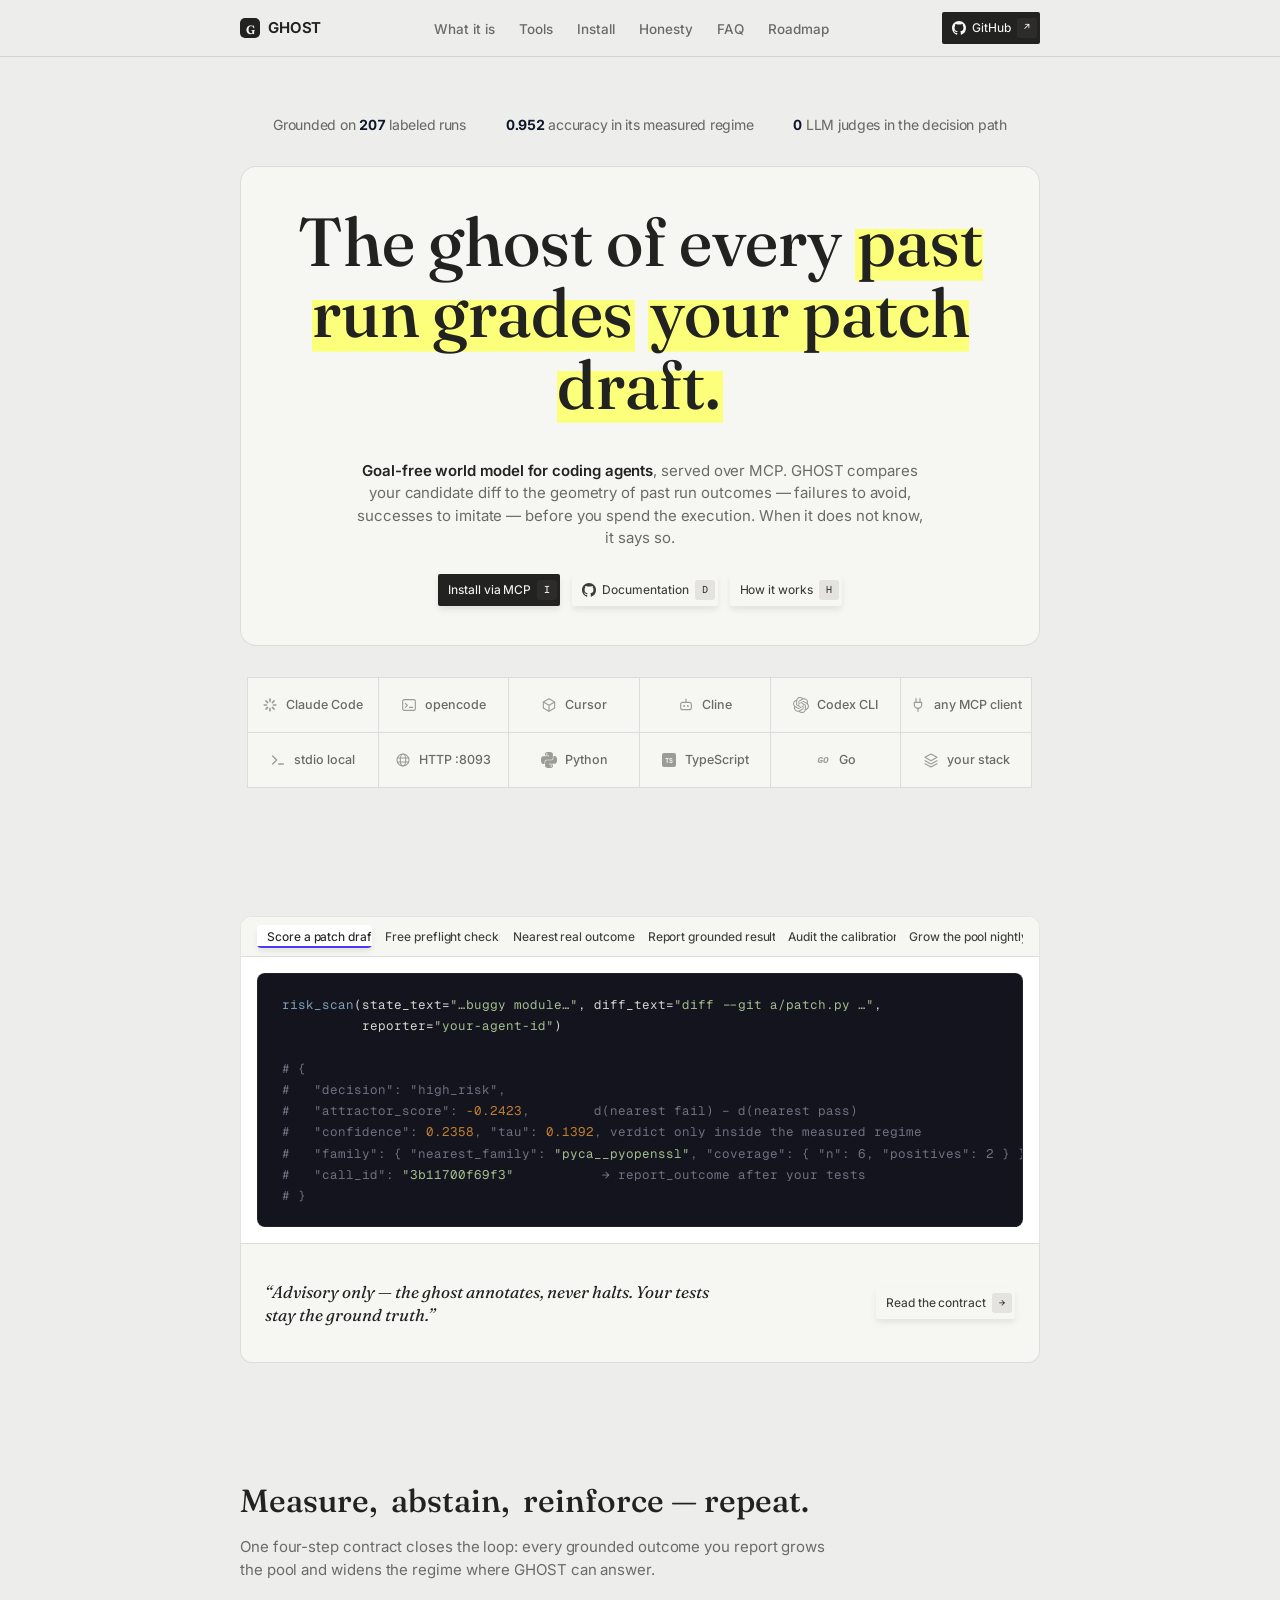
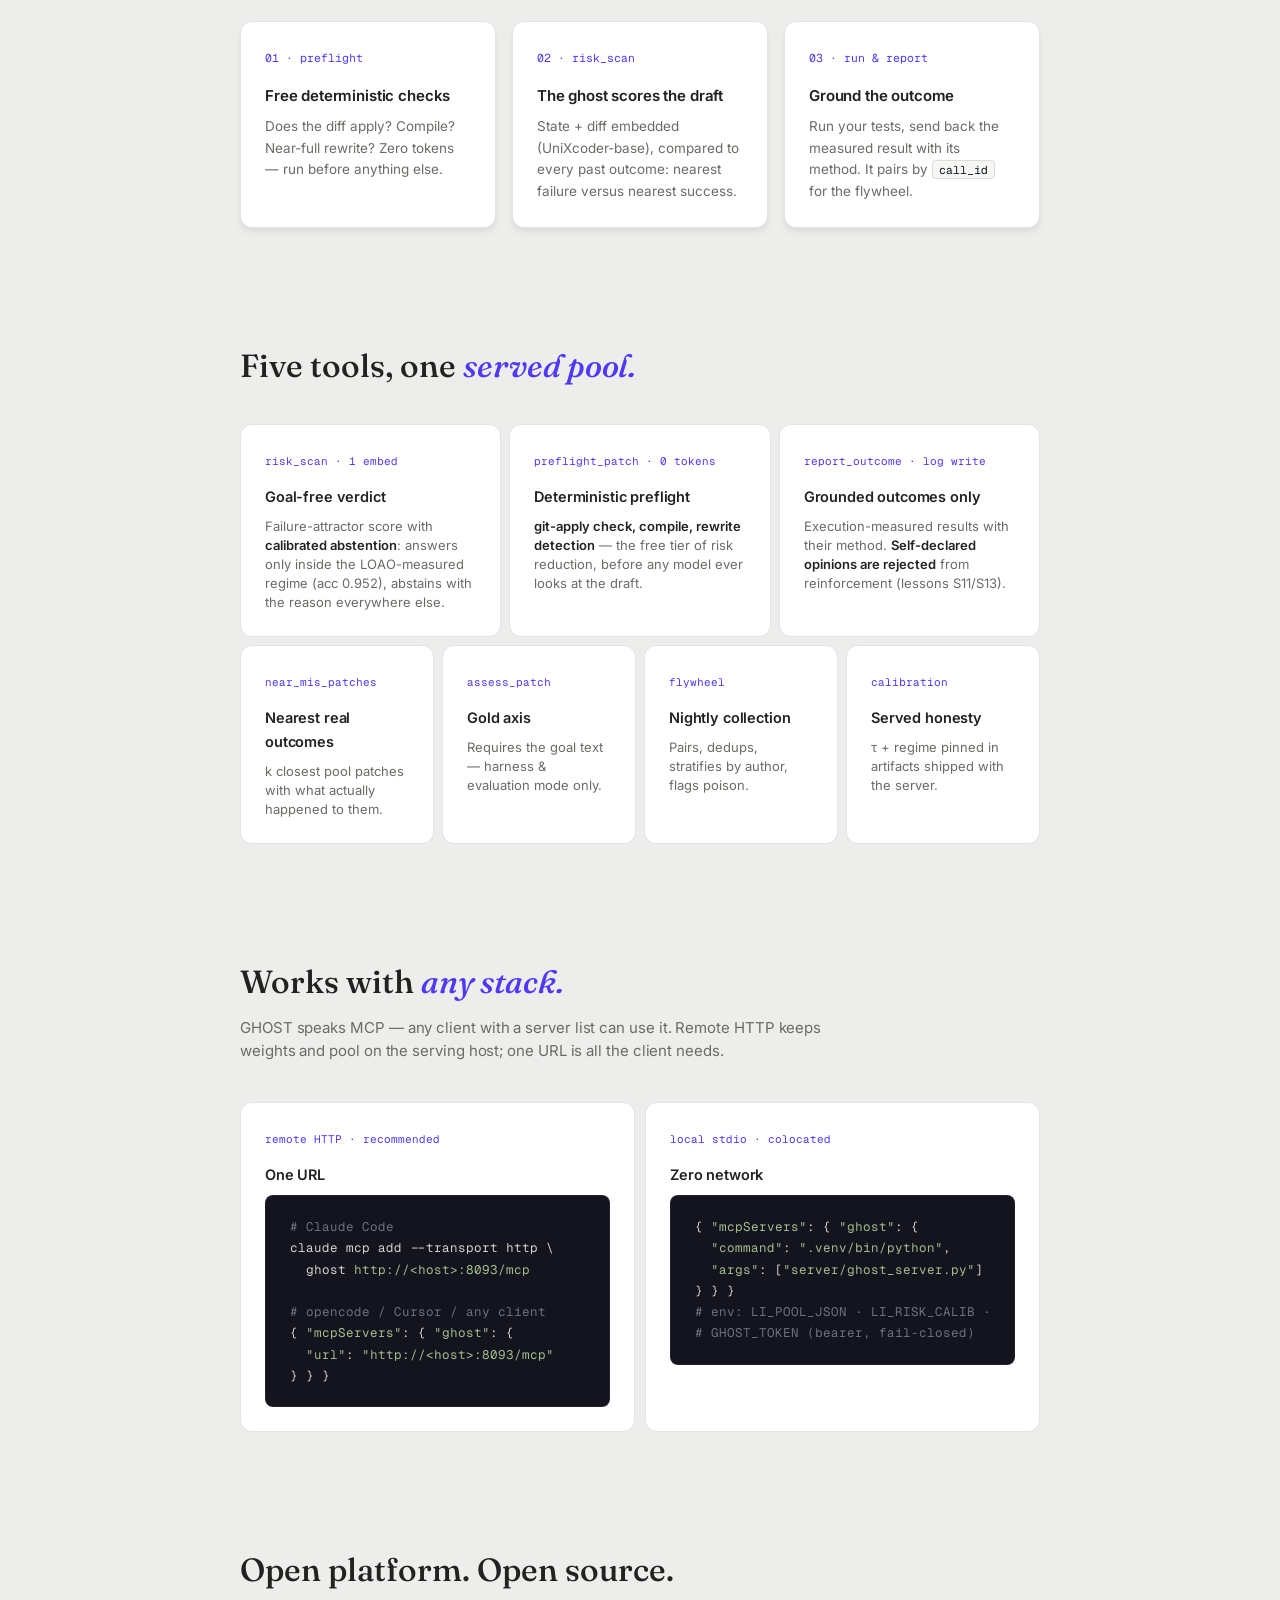
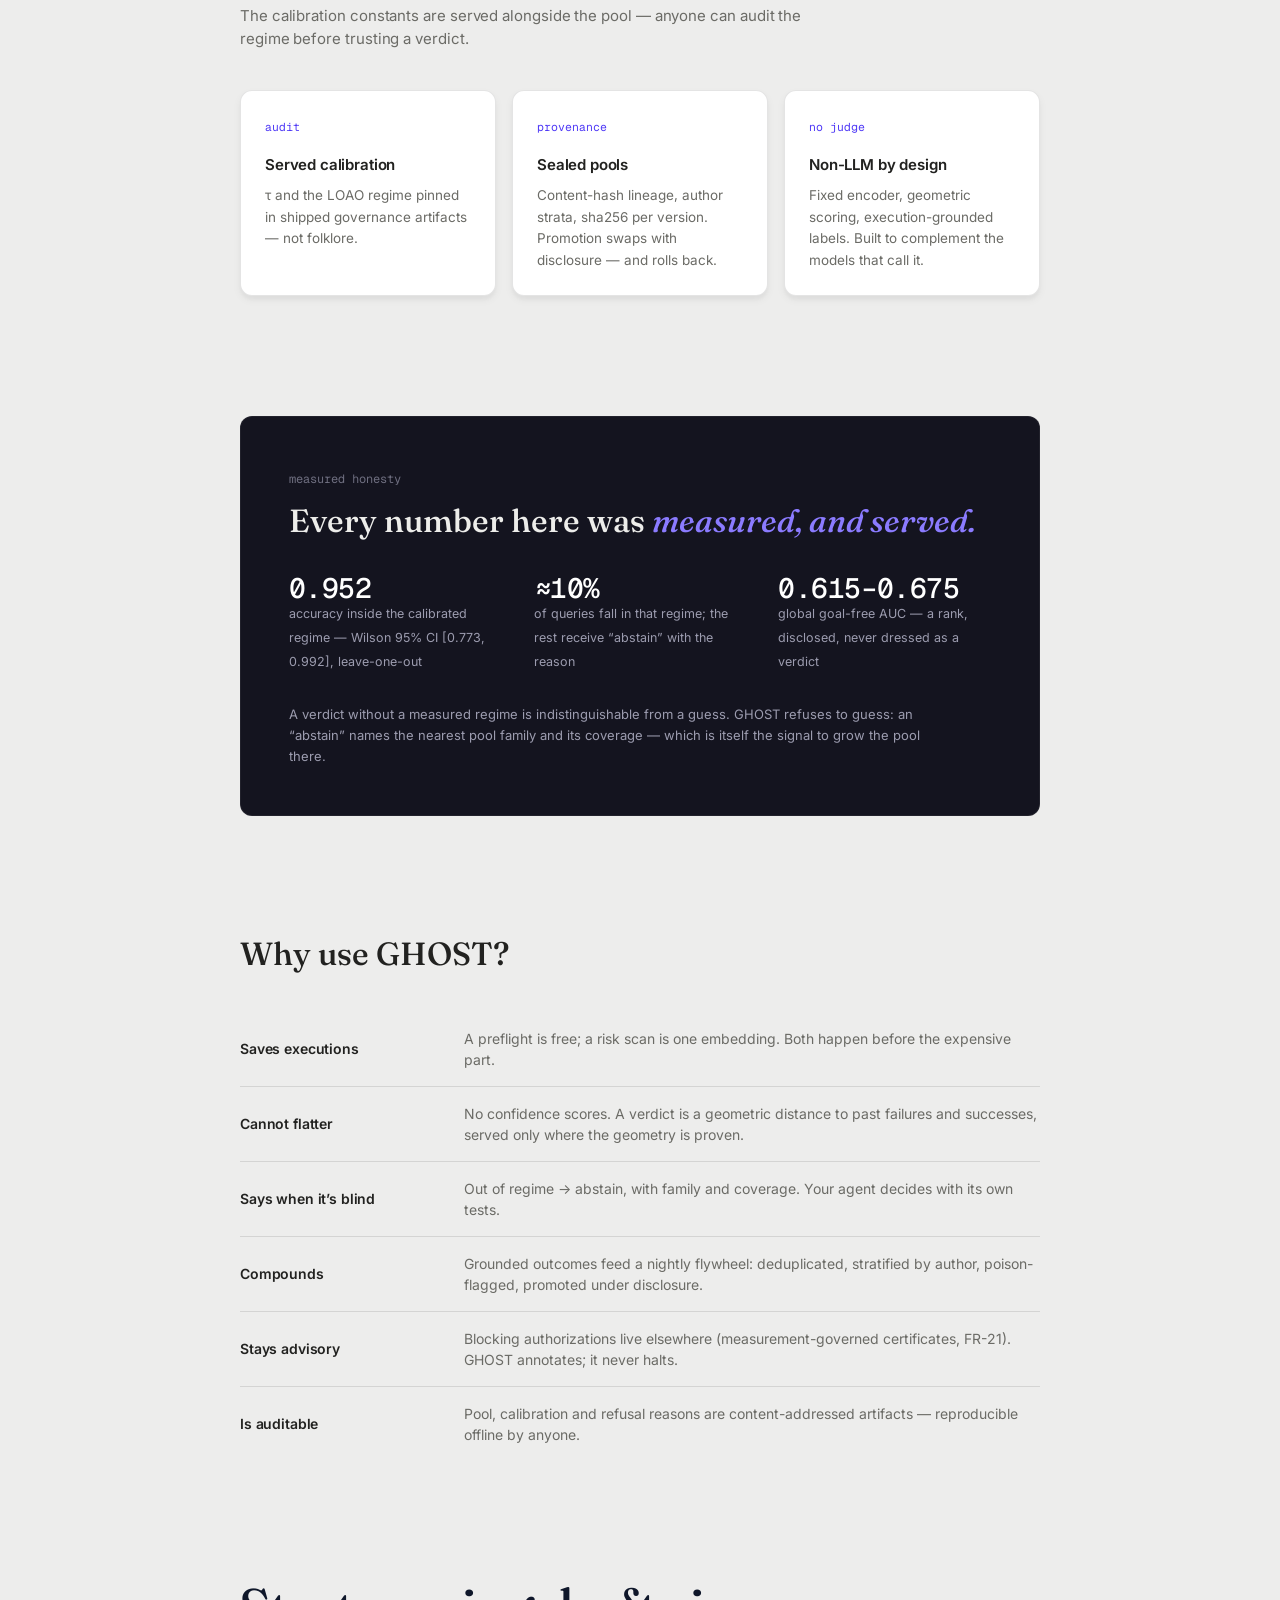
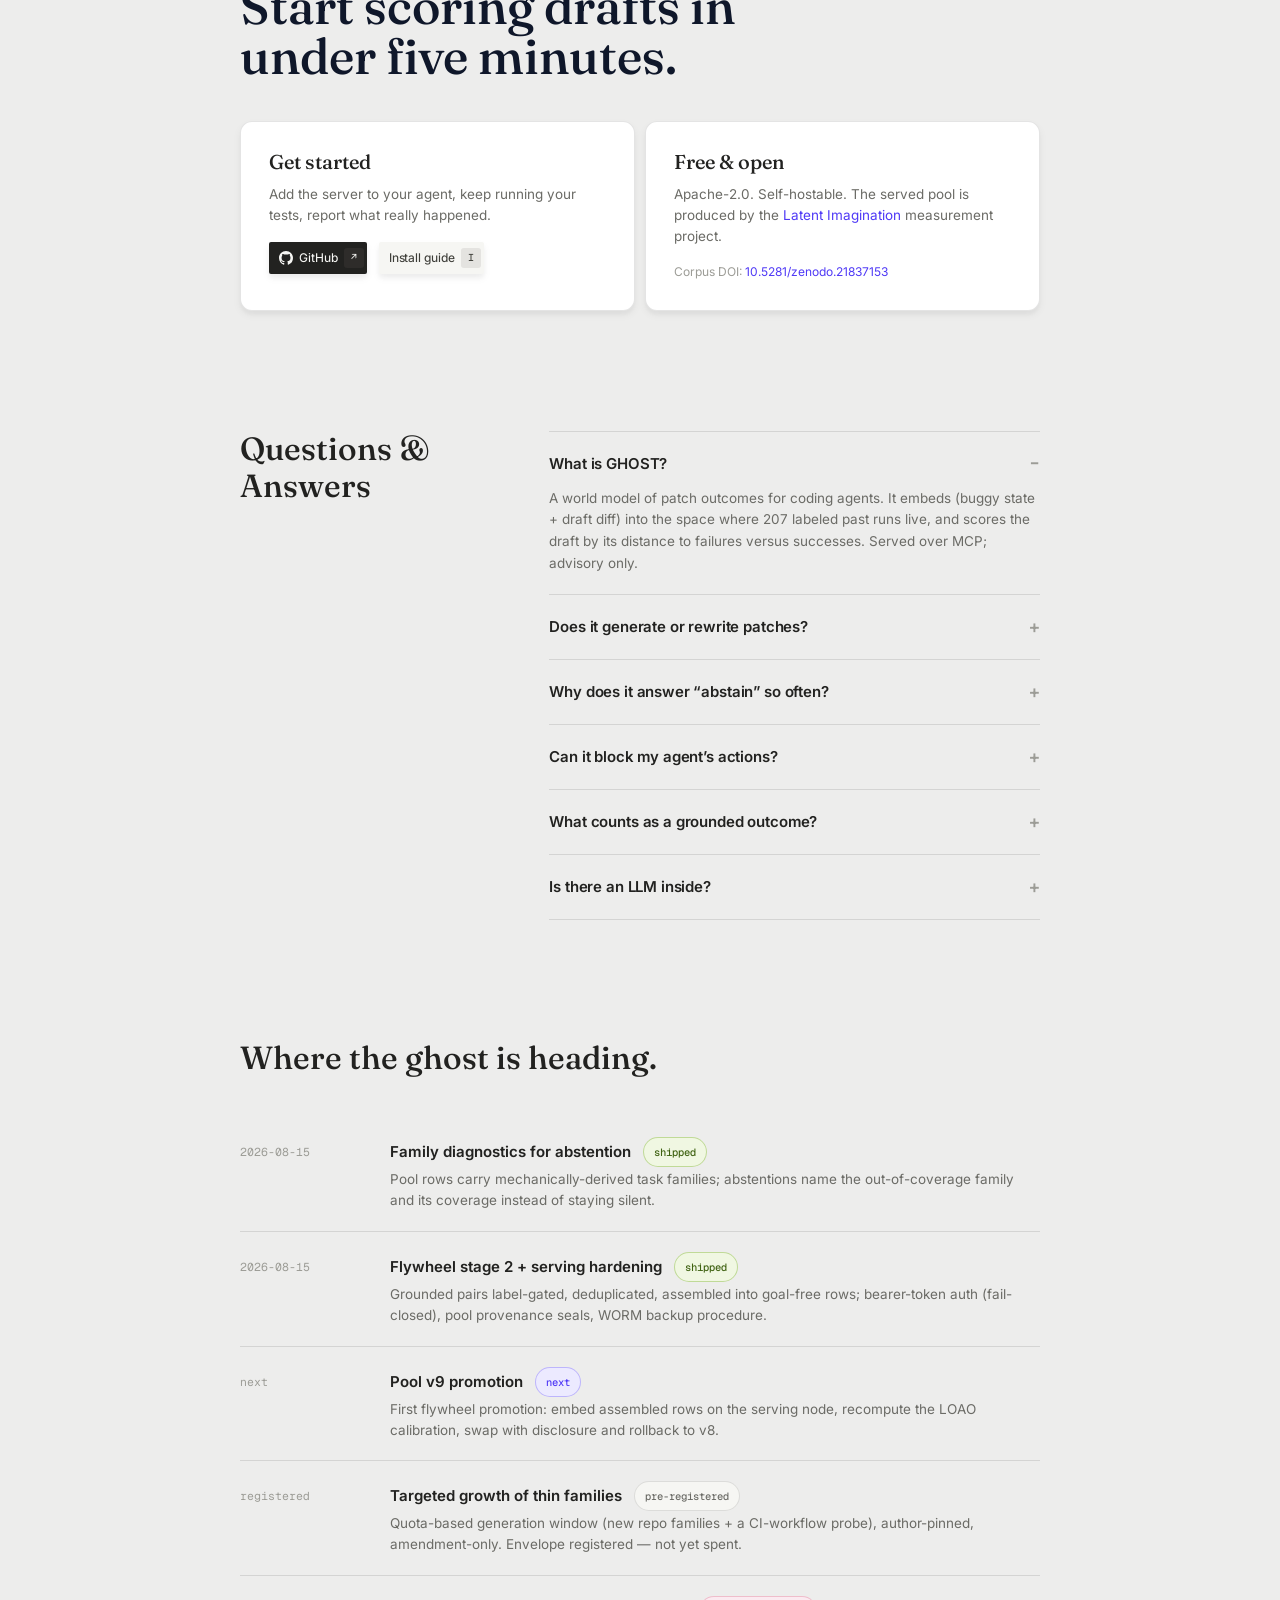
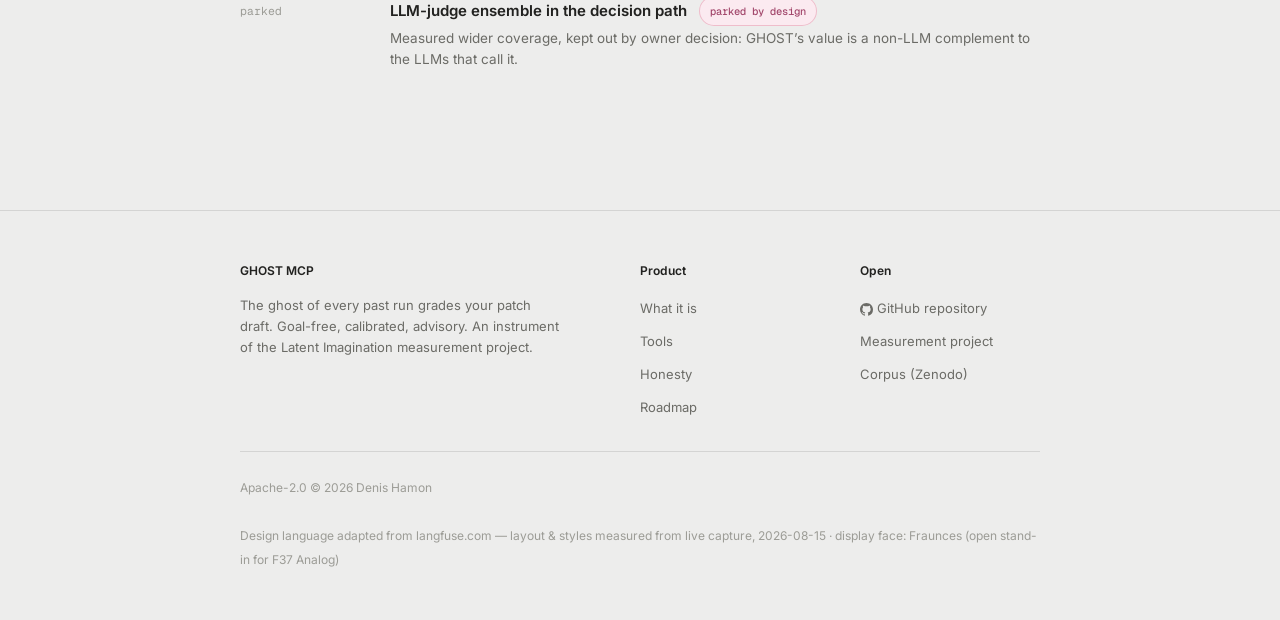
==== commit c2bc6d9f: "site v5: icons + langfuse motion — vendor marks in the client grid, octocat on GitHub buttons, funct" ====
--- a/docs/index.html
+++ b/docs/index.html
@@ -16,6 +16,78 @@
 </head>
 <body>
 
+  <!-- ICON SPRITE (inline, monochrome via currentColor — vendor marks simplified) -->
+  <svg xmlns="http://www.w3.org/2000/svg" style="display:none" aria-hidden="true">
+    <symbol id="i-github" viewBox="0 0 16 16">
+      <path fill="currentColor" d="M8 0C3.58 0 0 3.58 0 8c0 3.54 2.29 6.53 5.47 7.59.4.07.55-.17.55-.38 0-.19-.01-.82-.01-1.49-2.01.37-2.53-.49-2.69-.94-.09-.23-.48-.94-.82-1.13-.28-.15-.68-.52-.01-.53.63-.01 1.08.58 1.23.82.72 1.21 1.87.87 2.33.66.07-.52.28-.87.51-1.07-1.78-.2-3.64-.89-3.64-3.95 0-.87.31-1.59.82-2.15-.08-.2-.36-1.02.08-2.12 0 0 .67-.21 2.2.82.64-.18 1.32-.27 2-.27s1.36.09 2 .27c1.53-1.04 2.2-.82 2.2-.82.44 1.1.16 1.92.08 2.12.51.56.82 1.27.82 2.15 0 3.07-1.87 3.75-3.65 3.95.29.25.54.73.54 1.48 0 1.07-.01 1.93-.01 2.2 0 .21.15.46.55.38A8.01 8.01 0 0 0 16 8c0-4.42-3.58-8-8-8z"/>
+    </symbol>
+    <symbol id="i-claude" viewBox="0 0 24 24">
+      <g stroke="currentColor" stroke-width="2.4" stroke-linecap="round" fill="none">
+        <path d="M12 3.2v3.6"/><path d="M12 17.2v3.6"/><path d="M3.2 12h3.6"/><path d="M17.2 12h3.6"/>
+        <path d="M5.9 5.9l2.5 2.5"/><path d="M15.6 15.6l2.5 2.5"/><path d="M18.1 5.9l-2.5 2.5"/><path d="M8.4 15.6l-2.5 2.5"/>
+      </g>
+    </symbol>
+    <symbol id="i-openai" viewBox="0 0 24 24">
+      <path fill="currentColor" d="M22.2819 9.8211a5.9847 5.9847 0 0 0-.5157-4.9108 6.0462 6.0462 0 0 0-6.5098-2.9A6.0651 6.0651 0 0 0 4.9807 4.1818a5.9847 5.9847 0 0 0-3.9977 2.9 6.0462 6.0462 0 0 0 .7427 7.0966 5.98 5.98 0 0 0 .511 4.9107 6.051 6.051 0 0 0 6.5146 2.9001A5.9847 5.9847 0 0 0 13.2599 24a6.0557 6.0557 0 0 0 5.7718-4.2058 5.9894 5.9894 0 0 0 3.9977-2.9001 6.0557 6.0557 0 0 0-.7475-7.073zm-9.022 12.6081a4.4755 4.4755 0 0 1-2.8764-1.0408l.1419-.0804 4.7783-2.7582a.7948.7948 0 0 0 .3927-.6813v-6.7369l2.02 1.1686a.071.071 0 0 1 .038.052v5.5826a4.504 4.504 0 0 1-4.4945 4.4944zm-9.6607-4.1254a4.4708 4.4708 0 0 1-.5346-3.0137l.142.0852 4.783 2.7582a.7712.7712 0 0 0 .7806 0l5.8428-3.3685v2.3324a.0804.0804 0 0 1-.0332.0615L9.74 19.9502a4.4992 4.4992 0 0 1-6.1408-1.6464zM2.3408 7.8956a4.485 4.485 0 0 1 2.3655-1.9728V11.6a.7664.7664 0 0 0 .3879.6765l5.8144 3.3543-2.0201 1.1685a.0757.0757 0 0 1-.071 0l-4.8303-2.7865A4.504 4.504 0 0 1 2.3408 7.8956zm16.5963 3.8558L13.1038 8.364 15.1192 7.2a.0757.0757 0 0 1 .071 0l4.8303 2.7913a4.4944 4.4944 0 0 1-.6765 8.1042v-5.6772a.79.79 0 0 0-.407-.667zm2.0107-3.0231l-.142-.0852-4.7735-2.7818a.7759.7759 0 0 0-.7854 0L9.409 9.2297V6.8974a.0662.0662 0 0 1 .0284-.0615l4.8303-2.7866a4.4992 4.4992 0 0 1 6.6802 4.66zM8.3065 12.863l-2.02-1.1638a.0804.0804 0 0 1-.038-.0567V6.0742a4.4992 4.4992 0 0 1 7.3757-3.4537l-.142.0805L8.704 5.459a.7948.7948 0 0 0-.3927.6813zm1.0976-2.3654l2.602-1.4998 2.6069 1.4998v2.9994l-2.5974 1.4997-2.6067-1.4997z"/>
+    </symbol>
+    <symbol id="i-cursor" viewBox="0 0 24 24">
+      <g fill="none" stroke="currentColor" stroke-width="1.7" stroke-linejoin="round">
+        <path d="M12 2.5l8.5 4.9v9.2L12 21.5l-8.5-4.9V7.4z"/>
+        <path d="M3.5 7.4L12 12.3l8.5-4.9M12 12.3v9.2"/>
+      </g>
+    </symbol>
+    <symbol id="i-cline" viewBox="0 0 24 24">
+      <g fill="none" stroke="currentColor" stroke-width="1.7" stroke-linecap="round" stroke-linejoin="round">
+        <rect x="4" y="8" width="16" height="11" rx="3"/>
+        <path d="M12 8V4.5"/><circle cx="12" cy="3.6" r="1" fill="currentColor" stroke="none"/>
+      </g>
+      <circle cx="9.2" cy="13.5" r="1.5" fill="currentColor"/>
+      <circle cx="14.8" cy="13.5" r="1.5" fill="currentColor"/>
+    </symbol>
+    <symbol id="i-opencode" viewBox="0 0 24 24">
+      <g fill="none" stroke="currentColor" stroke-width="1.7" stroke-linecap="round" stroke-linejoin="round">
+        <rect x="2.5" y="4" width="19" height="16" rx="2.5"/>
+        <path d="M6.5 9.5l3 3-3 3M12.5 15.5h5"/>
+      </g>
+    </symbol>
+    <symbol id="i-mcp" viewBox="0 0 24 24">
+      <g fill="none" stroke="currentColor" stroke-width="1.8" stroke-linecap="round" stroke-linejoin="round">
+        <path d="M9 2.5V8M15 2.5V8"/>
+        <path d="M6.5 8h11v3.5a5.5 5.5 0 0 1-11 0z"/>
+        <path d="M12 17v4.5"/>
+      </g>
+    </symbol>
+    <symbol id="i-stdio" viewBox="0 0 24 24">
+      <g fill="none" stroke="currentColor" stroke-width="2" stroke-linecap="round" stroke-linejoin="round">
+        <path d="M4 6l6 6-6 6"/><path d="M13 18h7"/>
+      </g>
+    </symbol>
+    <symbol id="i-http" viewBox="0 0 24 24">
+      <g fill="none" stroke="currentColor" stroke-width="1.6">
+        <circle cx="12" cy="12" r="9"/>
+        <ellipse cx="12" cy="12" rx="4" ry="9"/>
+        <path d="M3.6 9h16.8M3.6 15h16.8"/>
+      </g>
+    </symbol>
+    <symbol id="i-python" viewBox="0 0 24 24">
+      <path fill="currentColor" d="M14.25.18l.9.2.73.26.59.3.45.32.34.34.25.34.16.33.1.3.04.26.02.2-.01.13V8.5l-.05.63-.13.55-.21.46-.26.38-.3.31-.33.25-.35.19-.35.14-.33.1-.3.07-.26.04-.21.02H8.77l-.69.05-.59.14-.5.22-.41.27-.33.32-.27.35-.2.36-.15.37-.1.35-.07.32-.04.27-.02.21v3.06H3.17l-.21-.03-.28-.07-.32-.12-.35-.18-.36-.26-.36-.36-.35-.46-.32-.59-.28-.73-.21-.88-.14-1.05-.05-1.23.06-1.22.16-1.04.24-.87.32-.71.36-.57.4-.44.42-.33.42-.24.4-.16.36-.1.32-.05.24-.01h.16l.06.01h8.16v-.83H6.18l-.01-2.75-.02-.37.05-.34.11-.31.17-.28.25-.26.31-.23.38-.2.44-.18.51-.15.58-.12.64-.1.71-.06.77-.04.84-.02 1.27.05zm-6.3 1.98l-.23.33-.08.41.08.41.23.34.33.22.41.09.41-.09.33-.22.23-.34.08-.41-.08-.41-.23-.33-.33-.22-.41-.09-.41.09zm13.09 3.95l.28.06.32.12.35.18.36.27.36.35.35.47.32.59.28.73.21.88.14 1.04.05 1.23-.06 1.23-.16 1.04-.24.86-.32.71-.36.57-.4.45-.42.33-.42.24-.4.16-.36.09-.32.05-.24.02-.16-.01h-8.22v.82h5.84l.01 2.76.02.36-.05.34-.11.31-.17.29-.25.25-.31.24-.38.2-.44.17-.51.15-.58.13-.64.09-.71.07-.77.04-.84.01-1.27-.04-1.07-.14-.9-.2-.73-.25-.59-.3-.45-.33-.34-.34-.25-.34-.16-.33-.1-.3-.04-.25-.02-.2.01-.13v-5.34l.05-.64.13-.54.21-.46.26-.38.3-.32.33-.24.35-.2.35-.14.33-.1.3-.06.26-.04.21-.02.13-.01h5.84l.69-.05.59-.14.5-.21.41-.28.33-.32.27-.35.2-.36.15-.36.1-.35.07-.32.04-.28.02-.21V6.07h2.09l.14.01zm-6.47 14.25l-.23.33-.08.41.08.41.23.33.33.23.41.08.41-.08.33-.23.23-.33.08-.41-.08-.41-.23-.33-.33-.23-.41-.08-.41.08z"/>
+    </symbol>
+    <symbol id="i-ts" viewBox="0 0 24 24">
+      <rect x="1.5" y="1.5" width="21" height="21" rx="3" fill="currentColor"/>
+      <text x="12" y="16.5" text-anchor="middle" font-family="ui-monospace, Menlo, monospace" font-size="9.5" font-weight="700" fill="#f6f6f3">TS</text>
+    </symbol>
+    <symbol id="i-go" viewBox="0 0 24 24">
+      <text x="12" y="17" text-anchor="middle" font-family="ui-monospace, Menlo, monospace" font-size="14" font-weight="700" font-style="italic" fill="currentColor">GO</text>
+    </symbol>
+    <symbol id="i-stack" viewBox="0 0 24 24">
+      <g fill="none" stroke="currentColor" stroke-width="1.7" stroke-linecap="round" stroke-linejoin="round">
+        <path d="M12 3l9 5-9 5-9-5z"/>
+        <path d="M3 13l9 5 9-5"/>
+        <path d="M3 17.5l9 5 9-5"/>
+      </g>
+    </symbol>
+  </svg>
+
   <!-- NAV -->
   <nav class="nav">
     <div class="container nav-inner">
@@ -28,48 +100,48 @@
         <li><a href="#faq">FAQ</a></li>
         <li><a href="#roadmap">Roadmap</a></li>
       </ul>
-      <a class="btn btn-primary" href="https://github.com/Denis-hamon/Ghost" style="box-shadow:none">GitHub <span class="kbd">↗</span></a>
+      <a class="btn btn-primary" href="https://github.com/Denis-hamon/Ghost" style="box-shadow:none"><svg class="icon"><use href="#i-github"/></svg> GitHub <span class="kbd">↗</span></a>
     </div>
   </nav>
 
   <!-- HERO -->
   <header class="hero" id="top">
     <div class="container">
-      <div class="usedby">
-        <span>Grounded on <b>207</b> labeled runs</span>
-        <span><b>0.952</b> accuracy in its measured regime</span>
+      <div class="usedby rise" style="--d:0s">
+        <span>Grounded on <b class="count" data-to="207">207</b> labeled runs</span>
+        <span><b class="count" data-to="0.952">0.952</b> accuracy in its measured regime</span>
         <span><b>0</b> LLM judges in the decision path</span>
       </div>
 
       <div class="hero-card">
-        <h1>The ghost of every
-          <span class="hl">past run grades</span>
-          <span class="hl">your patch draft.</span></h1>
-        <div class="hero-lede">
+        <h1 class="rise" style="--d:100ms">The ghost of every
+          <span class="hl" style="--d:600ms">past run grades</span>
+          <span class="hl" style="--d:850ms">your patch draft.</span></h1>
+        <div class="hero-lede rise" style="--d:250ms">
           <p><b>Goal-free world model for coding agents</b>, served over MCP. GHOST compares your
           candidate diff to the geometry of past run outcomes — failures to avoid, successes to
           imitate — before you spend the execution. When it does not know, it says so.</p>
           <div class="cta-row">
             <a class="btn btn-primary" href="#install">Install via MCP <span class="kbd">I</span></a>
-            <a class="btn btn-ghost" href="https://github.com/Denis-hamon/Ghost">Documentation <span class="kbd">D</span></a>
+            <a class="btn btn-ghost" href="https://github.com/Denis-hamon/Ghost"><svg class="icon"><use href="#i-github"/></svg> Documentation <span class="kbd">D</span></a>
             <a class="btn btn-ghost" href="#how">How it works <span class="kbd">H</span></a>
           </div>
         </div>
       </div>
 
-      <div class="clientgrid">
-        <div class="cell">Claude Code</div>
-        <div class="cell">opencode</div>
-        <div class="cell">Cursor</div>
-        <div class="cell">Cline</div>
-        <div class="cell">Codex CLI</div>
-        <div class="cell">any MCP client</div>
-        <div class="cell">stdio local</div>
-        <div class="cell">HTTP :8093</div>
-        <div class="cell">Python</div>
-        <div class="cell">TypeScript</div>
-        <div class="cell">Go</div>
-        <div class="cell">your stack</div>
+      <div class="clientgrid rise" style="--d:450ms">
+        <div class="cell"><svg class="icon"><use href="#i-claude"/></svg> Claude Code</div>
+        <div class="cell"><svg class="icon"><use href="#i-opencode"/></svg> opencode</div>
+        <div class="cell"><svg class="icon"><use href="#i-cursor"/></svg> Cursor</div>
+        <div class="cell"><svg class="icon"><use href="#i-cline"/></svg> Cline</div>
+        <div class="cell"><svg class="icon"><use href="#i-openai"/></svg> Codex CLI</div>
+        <div class="cell"><svg class="icon"><use href="#i-mcp"/></svg> any MCP client</div>
+        <div class="cell"><svg class="icon"><use href="#i-stdio"/></svg> stdio local</div>
+        <div class="cell"><svg class="icon"><use href="#i-http"/></svg> HTTP :8093</div>
+        <div class="cell"><svg class="icon"><use href="#i-python"/></svg> Python</div>
+        <div class="cell"><svg class="icon"><use href="#i-ts"/></svg> TypeScript</div>
+        <div class="cell"><svg class="icon"><use href="#i-go"/></svg> Go</div>
+        <div class="cell"><svg class="icon"><use href="#i-stack"/></svg> your stack</div>
       </div>
     </div>
   </header>
@@ -79,16 +151,16 @@
     <div class="container">
       <div class="panel-wrap">
         <div class="panel" style="border-radius:12px 12px 0 0">
-          <div class="panel-tabs">
-            <button class="on">Score a patch draft</button>
-            <button>Free preflight checks</button>
-            <button>Nearest real outcomes</button>
-            <button>Report grounded results</button>
-            <button>Audit the calibration</button>
-            <button>Grow the pool nightly</button>
+          <div class="panel-tabs" role="tablist">
+            <button class="on" role="tab" aria-selected="true">Score a patch draft</button>
+            <button role="tab" aria-selected="false">Free preflight checks</button>
+            <button role="tab" aria-selected="false">Nearest real outcomes</button>
+            <button role="tab" aria-selected="false">Report grounded results</button>
+            <button role="tab" aria-selected="false">Audit the calibration</button>
+            <button role="tab" aria-selected="false">Grow the pool nightly</button>
           </div>
           <div class="panel-media">
-            <pre class="code" style="border-radius:8px;margin:0"><span class="f">risk_scan</span>(state_text=<span class="s">"…buggy module…"</span>, diff_text=<span class="s">"diff --git a/patch.py …"</span>,
+            <pre class="code on" style="border-radius:8px;margin:0"><span class="f">risk_scan</span>(state_text=<span class="s">"…buggy module…"</span>, diff_text=<span class="s">"diff --git a/patch.py …"</span>,
           reporter=<span class="s">"your-agent-id"</span>)
 
 <span class="c"># {</span>
@@ -98,6 +170,42 @@
 <span class="c">#   "family": { "nearest_family": <span class="s">"pyca__pyopenssl"</span>, "coverage": { "n": 6, "positives": 2 } },</span>
 <span class="c">#   "call_id": <span class="s">"3b11700f69f3"</span>           → report_outcome after your tests</span>
 <span class="c"># }</span></pre>
+            <pre class="code" style="border-radius:8px;margin:0"><span class="f">preflight_patch</span>(repo_path=<span class="s">"."</span>, diff_text=<span class="s">"diff --git a/mod.py …"</span>)
+
+<span class="c"># {</span>
+<span class="c">#   "ok": <span class="n">true</span>,</span>
+<span class="c">#   "checks": { "apply": <span class="n">true</span>, "compile": { "mod.py": <span class="n">true</span> } },</span>
+<span class="c">#   "call_id": <span class="s">"9c41d2e07b2a"</span></span>
+<span class="c"># }</span>
+<span class="c"># git-apply --check · py_compile of the result · reverse-apply after.</span>
+<span class="c"># Deterministic. Zero LLM tokens — run before anything else.</span></pre>
+            <pre class="code" style="border-radius:8px;margin:0"><span class="f">near_mis_patches</span>(state_text=<span class="s">"…buggy module…"</span>, diff_text=<span class="s">"…"</span>, k=<span class="n">3</span>)
+
+<span class="c"># { "nearest": [</span>
+<span class="c">#     { "task": "pyca__pyopenssl-…", "arm": "on",  "y": <span class="n">1</span>, "sim": <span class="n">0.87</span> },   passed</span>
+<span class="c">#     { "task": "sqlfluff__sqlfluff-…", "arm": "off", "y": <span class="n">0</span>, "sim": <span class="n">0.81</span> },  failed</span>
+<span class="c">#     …one distinct task per neighbour…</span>
+<span class="c"># ] }</span>
+<span class="c"># What actually happened to the k closest past patches — evidence, not vibes.</span></pre>
+            <pre class="code" style="border-radius:8px;margin:0"><span class="f">report_outcome</span>(call_id=<span class="s">"3b11700f69f3"</span>, passed=<span class="n">True</span>,
+               reporter=<span class="s">"your-agent-id"</span>, grounded_by=<span class="s">"pytest-f2p"</span>)
+
+<span class="c"># "enregistré"</span>
+<span class="c"># Grounded outcomes only: tests-run, ci, human.</span>
+<span class="c"># Self-declared model opinions are rejected from reinforcement (lessons S11/S13).</span></pre>
+            <pre class="code" style="border-radius:8px;margin:0"><span class="c">$</span> cat artifacts/risk-scan-v8-calibration.json
+
+<span class="c"># { "pool": "latent-pool-v8.json", "n": <span class="n">207</span>, "positifs": <span class="n">73</span>,</span>
+<span class="c">#   "thr_pool": <span class="n">-0.0066</span>, "tau_10pct": <span class="n">0.1392</span>,</span>
+<span class="c">#   "predict_regime": { "coverage": <span class="n">0.10</span>, "n": <span class="n">21</span>,</span>
+<span class="c">#     "acc_measured_LOAO": <span class="n">0.952</span>, "wilson95": [<span class="n">0.773</span>, <span class="n">0.992</span>] } }</span>
+<span class="c"># τ and the regime ship with the server — audit before trusting a verdict.</span></pre>
+            <pre class="code" style="border-radius:8px;margin:0"><span class="c"># nightly, on the serving host</span>
+outcomes.jsonl ─→ pair by call_id ─→ dedup ─→ stratify by author
+               ─→ flag poison ─→ assemble goal-free rows
+
+<span class="c"># Promotion swaps the served pool WITH disclosure — and rolls back.</span>
+<span class="c"># Every grounded outcome you report widens the regime where GHOST can answer.</span></pre>
           </div>
         </div>
         <div class="underbar">
@@ -201,7 +309,7 @@
         <div class="tile">
           <span class="glyph">remote HTTP · recommended</span>
           <h3>One URL</h3>
-          <pre class="code"><span class="c"># Claude Code</span>
+          <pre class="code on"><span class="c"># Claude Code</span>
 claude mcp add --transport http \
   ghost <span class="s">http://&lt;host&gt;:8093/mcp</span>
 
@@ -213,7 +321,7 @@
         <div class="tile">
           <span class="glyph">local stdio · colocated</span>
           <h3>Zero network</h3>
-          <pre class="code">{ <span class="s">"mcpServers"</span>: { <span class="s">"ghost"</span>: {
+          <pre class="code on">{ <span class="s">"mcpServers"</span>: { <span class="s">"ghost"</span>: {
   <span class="s">"command"</span>: <span class="s">".venv/bin/python"</span>,
   <span class="s">"args"</span>: [<span class="s">"server/ghost_server.py"</span>]
 } } }
@@ -247,8 +355,8 @@
         <span class="kicker">measured honesty</span>
         <h2>Every number here was <em style="color:#8b7bff">measured, and served.</em></h2>
         <div class="honesty-grid">
-          <div><b>0.952</b><span>accuracy inside the calibrated regime — Wilson 95% CI [0.773, 0.992], leave-one-out</span></div>
-          <div><b>≈10%</b><span>of queries fall in that regime; the rest receive “abstain” with the reason</span></div>
+          <div><b><span class="count" data-to="0.952">0.952</span></b><span>accuracy inside the calibrated regime — Wilson 95% CI [0.773, 0.992], leave-one-out</span></div>
+          <div><b>≈<span class="count" data-to="10">10</span>%</b><span>of queries fall in that regime; the rest receive “abstain” with the reason</span></div>
           <div><b>0.615–0.675</b><span>global goal-free AUC — a rank, disclosed, never dressed as a verdict</span></div>
         </div>
         <p class="note">A verdict without a measured regime is indistinguishable from a guess. GHOST
@@ -284,7 +392,7 @@
           <h3>Get started</h3>
           <p>Add the server to your agent, keep running your tests, report what really happened.</p>
           <div class="cta-row" style="justify-content:flex-start">
-            <a class="btn btn-primary" href="https://github.com/Denis-hamon/Ghost">GitHub <span class="kbd">↗</span></a>
+            <a class="btn btn-primary" href="https://github.com/Denis-hamon/Ghost"><svg class="icon"><use href="#i-github"/></svg> GitHub <span class="kbd">↗</span></a>
             <a class="btn btn-ghost" href="#install">Install guide <span class="kbd">I</span></a>
           </div>
         </div>
@@ -397,7 +505,7 @@
         <div>
           <h5>Open</h5>
           <ul>
-            <li><a href="https://github.com/Denis-hamon/Ghost">GitHub repository</a></li>
+            <li><a href="https://github.com/Denis-hamon/Ghost"><svg class="icon" style="width:13px;height:13px"><use href="#i-github"/></svg> GitHub repository</a></li>
             <li><a href="https://github.com/Denis-hamon/latent-imagination">Measurement project</a></li>
             <li><a href="https://doi.org/10.5281/zenodo.21837153">Corpus (Zenodo)</a></li>
           </ul>
@@ -410,5 +518,94 @@
     </div>
   </footer>
 
+  <script>
+  (function () {
+    var rm = window.matchMedia && matchMedia('(prefers-reduced-motion: reduce)').matches;
+    if (!rm) document.body.classList.add('js');
+    addEventListener('load', function () {
+      requestAnimationFrame(function () { document.body.classList.add('loaded'); });
+    });
+
+    // ---- nav shadow on scroll
+    var nav = document.querySelector('.nav');
+    addEventListener('scroll', function () {
+      nav.classList.toggle('scrolled', scrollY > 8);
+    }, { passive: true });
+
+    // ---- functional tabs, auto-rotating until first user click
+    var tabs = Array.prototype.slice.call(document.querySelectorAll('.panel-tabs button'));
+    var panes = Array.prototype.slice.call(document.querySelectorAll('.panel-media > pre'));
+    var cur = 0, timer = null, auto = !rm;
+    function show(i, byUser) {
+      cur = i;
+      tabs.forEach(function (b, j) {
+        b.classList.toggle('on', j === i);
+        b.setAttribute('aria-selected', j === i ? 'true' : 'false');
+        b.classList.remove('prog');
+      });
+      panes.forEach(function (p, j) { p.classList.toggle('on', j === i); });
+      if (byUser) { auto = false; clearInterval(timer); }
+      else if (auto) { void tabs[i].offsetWidth; tabs[i].classList.add('prog'); }
+    }
+    tabs.forEach(function (b, i) {
+      b.addEventListener('click', function () { show(i, true); });
+    });
+    if (auto && tabs.length) {
+      timer = setInterval(function () { show((cur + 1) % tabs.length, false); }, 6000);
+      tabs[0].classList.add('prog');
+    }
+
+    if (rm) return; // everything below is motion
+
+    // ---- scroll reveals with per-group stagger
+    var sel = '.section-head, .cards > *, .mosaic > *, .grid2 > *, .why > li, ' +
+              '.road, .faq-item, .honesty, .cta-h, .cta-card > div, .panel-wrap, .underbar';
+    var targets = Array.prototype.slice.call(document.querySelectorAll(sel));
+    targets.forEach(function (el) {
+      el.classList.add('reveal');
+      var i = Array.prototype.indexOf.call(el.parentElement.children, el);
+      el.style.setProperty('--i', i % 6);
+    });
+    if ('IntersectionObserver' in window) {
+      var io = new IntersectionObserver(function (entries) {
+        entries.forEach(function (e) {
+          if (e.isIntersecting) { e.target.classList.add('in'); io.unobserve(e.target); }
+        });
+      }, { threshold: 0.12, rootMargin: '0px 0px -6% 0px' });
+      targets.forEach(function (el) { io.observe(el); });
+    } else {
+      targets.forEach(function (el) { el.classList.add('in'); });
+    }
+
+    // ---- count-up on the measured figures (final values stay the source of truth)
+    function countUp(el) {
+      var raw = el.getAttribute('data-to');
+      var to = parseFloat(raw);
+      var dec = (raw.split('.')[1] || '').length;
+      var t0 = performance.now(), D = 1100;
+      function frame(t) {
+        var p = Math.min(1, (t - t0) / D);
+        var e = 1 - Math.pow(1 - p, 3);
+        el.textContent = (to * e).toFixed(dec);
+        if (p < 1) requestAnimationFrame(frame);
+        else el.textContent = raw;
+      }
+      requestAnimationFrame(frame);
+    }
+    var counters = Array.prototype.slice.call(document.querySelectorAll('.count'));
+    if ('IntersectionObserver' in window) {
+      var io2 = new IntersectionObserver(function (entries) {
+        entries.forEach(function (e) {
+          if (e.isIntersecting) { countUp(e.target); io2.unobserve(e.target); }
+        });
+      }, { threshold: 0.6 });
+      counters.forEach(function (el) {
+        el.textContent = (0).toFixed((el.getAttribute('data-to').split('.')[1] || '').length);
+        io2.observe(el);
+      });
+    }
+  })();
+  </script>
+
 </body>
 </html>
--- a/docs/styles.css
+++ b/docs/styles.css
@@ -1,4 +1,4 @@
-/* GHOST MCP — design system v4
+/* GHOST MCP — design system v5
    Layout-faithful to langfuse.com, measured from the cloner capture with
    full computed styles + author declarations (2026-08-15).
    Geometry: 840px container · hero boxed card #f6f6f3 (centered, col gap 40,
@@ -9,6 +9,9 @@
    1fr 2fr gap 64.
    Type: langfuse self-hosts F37 Analog (commercial) — Fraunces stands in.
    Body: Inter (430/450 weights included, as measured live). Mono: Geist Mono.
+   v5 adds: inline SVG icon sprite (vendors + GitHub), functional rotating
+   panel tabs, scroll reveals, highlight sweep, stat count-ups — all gated
+   behind body.js and disabled under prefers-reduced-motion (no-JS = v4).
 */
 
 :root {
@@ -57,8 +60,13 @@
 section { padding: 120px 0 0; }
 h1, h2, .serif { font-family: var(--serif); font-weight: 500; color: var(--ink); font-feature-settings: "dlig"; }
 
+/* ===== icons (inline sprite, currentColor) ===== */
+.icon { width: 16px; height: 16px; flex: none; display: inline-block; vertical-align: -3px; }
+.btn .icon { width: 14px; height: 14px; }
+
 /* ===== nav ===== */
-.nav { position: sticky; top: 0; z-index: 50; background: rgba(237,237,236,0.85); backdrop-filter: blur(12px); border-bottom: 1px solid var(--border); }
+.nav { position: sticky; top: 0; z-index: 50; background: rgba(237,237,236,0.85); backdrop-filter: blur(12px); border-bottom: 1px solid var(--border); transition: box-shadow 300ms var(--ease); }
+.nav.scrolled { box-shadow: 0 1px 10px rgba(0,0,0,0.07); }
 .nav-inner { display: flex; align-items: center; justify-content: space-between; height: 56px; }
 .brand { display: flex; align-items: center; gap: 8px; font-weight: 650; color: var(--ink); font-size: 15px; letter-spacing: -0.01em; }
 .brand .mark { width: 20px; height: 20px; border-radius: 5px; background: var(--ink); color: var(--btn-ink); display: grid; place-items: center; font-family: var(--serif); font-size: 12px; }
@@ -81,7 +89,7 @@
 .hero { padding: 60px 0 0; }
 .usedby { display: flex; justify-content: center; gap: 0; text-align: center; margin-bottom: 32px; flex-wrap: wrap; }
 .usedby span { font-size: 14px; font-weight: 430; line-height: 16.8px; letter-spacing: -0.26px; color: var(--body); padding: 0 20px; }
-.usedby b { font-weight: 700; color: var(--ink-strong); }
+.usedby b { font-weight: 700; color: var(--ink-strong); font-variant-numeric: tabular-nums; }
 .hero-card { display: flex; flex-direction: column; align-items: center; gap: 40px; padding: 40px 32px; background: var(--card); border-radius: 16px; position: relative; }
 .hero-card::before { content: ""; position: absolute; inset: 0; border-radius: 16px; box-shadow: inset 0 0 0 1px var(--border); pointer-events: none; }
 h1 { font-size: 68px; line-height: 1.05; text-align: center; max-width: 774px; font-weight: 500; }
@@ -93,7 +101,10 @@
 
 /* ===== client grid (measured: 6 cols, cells 56px, wrapper padding 8) ===== */
 .clientgrid { display: grid; grid-template-columns: repeat(6, minmax(0, 1fr)); gap: 0; padding: 8px; margin-top: 24px; }
-.clientgrid .cell { height: 56px; display: flex; align-items: center; justify-content: center; border: 1px solid var(--border); margin: -1px 0 0 -1px; font-size: 12.5px; font-weight: 500; color: var(--body); background: var(--card); }
+.clientgrid .cell { height: 56px; display: flex; align-items: center; justify-content: center; gap: 8px; border: 1px solid var(--border); margin: -1px 0 0 -1px; font-size: 12.5px; font-weight: 500; color: var(--body); background: var(--card); transition: background 200ms var(--ease), color 200ms var(--ease); }
+.clientgrid .cell .icon { color: var(--faint); transition: color 200ms var(--ease), transform 200ms var(--ease); }
+.clientgrid .cell:hover { background: var(--panel); color: var(--ink); }
+.clientgrid .cell:hover .icon { color: var(--ink); transform: scale(1.12); }
 
 /* ===== section heads ===== */
 .section-head { display: flex; flex-direction: column; gap: 16px; align-items: flex-start; margin-bottom: 40px; }
@@ -105,15 +116,23 @@
 /* ===== white product panel with tab bar (S2) ===== */
 .panel { background: var(--panel); border: 1px solid var(--border); border-radius: 12px; overflow: hidden; box-shadow: var(--shadow); }
 .panel-tabs { display: flex; gap: 3px; padding: 8px 16px; background: var(--card); border-bottom: 1px solid var(--border); overflow-x: auto; }
-.panel-tabs button { border: none; background: transparent; padding: 4px 10px; border-radius: 4px; font-family: var(--sans); font-size: 12px; font-weight: 450; letter-spacing: -0.06px; color: var(--btn-ghost); cursor: pointer; white-space: nowrap; }
+.panel-tabs button { position: relative; overflow: hidden; border: none; background: transparent; padding: 4px 10px; border-radius: 4px; font-family: var(--sans); font-size: 12px; font-weight: 450; letter-spacing: -0.06px; color: var(--btn-ghost); cursor: pointer; white-space: nowrap; transition: color var(--dur) var(--ease); }
+.panel-tabs button:hover { color: var(--ink); }
 .panel-tabs button.on { background: var(--panel); box-shadow: var(--shadow); color: var(--ink); }
+.panel-tabs button.prog::after { content: ""; position: absolute; left: 0; bottom: 0; height: 2px; width: 100%; background: var(--accent); transform-origin: left; transform: scaleX(0); animation: tabprog 6s linear forwards; }
+@keyframes tabprog { to { transform: scaleX(1); } }
 .panel-media { padding: 16px; }
+.panel-media pre { display: none; }
+.panel-media pre.on { display: block; }
+body.js .panel-media pre.on { animation: panefade 350ms var(--ease); }
+@keyframes panefade { from { opacity: 0; transform: translateY(5px); } }
 
 /* ===== mosaic grids (S4: 3-col then 4-col, gap 8) ===== */
 .mosaic { display: grid; gap: 8px; }
 .mosaic-3 { grid-template-columns: repeat(3, minmax(0,1fr)); }
 .mosaic-4 { grid-template-columns: repeat(4, minmax(0,1fr)); margin-top: 8px; }
-.tile { background: var(--panel); border: 1px solid var(--border); border-radius: 12px; padding: 24px; min-height: 150px; }
+.tile { background: var(--panel); border: 1px solid var(--border); border-radius: 12px; padding: 24px; min-height: 150px; transition: transform var(--dur) var(--ease), box-shadow var(--dur) var(--ease); }
+.tile:hover { transform: translateY(-2px); box-shadow: rgba(15,23,42,0.10) 0px 8px 24px -4px, rgba(15,23,42,0.06) 0px 4px 8px -2px; }
 .tile h3 { font-family: var(--sans); font-size: 14.5px; font-weight: 600; color: var(--ink); margin-bottom: 8px; letter-spacing: -0.01em; }
 .tile p { font-size: 13px; line-height: 19px; color: var(--body); }
 .tile p b { color: var(--ink); font-weight: 600; }
@@ -148,8 +167,9 @@
 .honesty .kicker { color: var(--code-faint); }
 .honesty h2 { color: #ededea; margin-top: 12px; }
 .honesty-grid { display: grid; grid-template-columns: repeat(3, 1fr); gap: 32px; margin-top: 36px; }
-.honesty-grid b { display: block; font-family: var(--mono); font-size: 28px; font-weight: 500; color: #fff; letter-spacing: -0.02em; }
-.honesty-grid span { font-size: 12.5px; color: #9c9caf; line-height: 1.5; }
+.honesty-grid b { display: block; font-family: var(--mono); font-size: 28px; font-weight: 500; color: #fff; letter-spacing: -0.02em; font-variant-numeric: tabular-nums; }
+.honesty-grid > div > span { font-size: 12.5px; color: #9c9caf; line-height: 1.5; }
+.honesty-grid b span { font-size: inherit; color: inherit; }
 .honesty .note { margin-top: 32px; font-size: 13px; color: #9c9caf; max-width: 640px; line-height: 1.6; }
 .kicker { font-family: var(--mono); font-size: 12px; color: var(--faint); }
 
@@ -175,8 +195,8 @@
 .faq-item:first-child { border-top: 1px solid var(--border); }
 .faq-item summary { font-weight: 600; color: var(--ink); cursor: pointer; font-size: 15px; list-style: none; display: flex; justify-content: space-between; align-items: center; gap: 16px; letter-spacing: -0.01em; }
 .faq-item summary::-webkit-details-marker { display: none; }
-.faq-item summary::after { content: "+"; font-family: var(--mono); color: var(--faint); font-size: 18px; flex-shrink: 0; }
-.faq-item[open] summary::after { content: "–"; }
+.faq-item summary::after { content: "+"; font-family: var(--mono); color: var(--faint); font-size: 18px; flex-shrink: 0; transition: transform 250ms var(--ease); }
+.faq-item[open] summary::after { content: "–"; transform: rotate(180deg); }
 .faq-item .a { margin-top: 12px; font-size: 13.5px; line-height: 1.6; max-width: 517px; }
 
 /* ===== roadmap ===== */
@@ -202,11 +222,31 @@
 .foot-fine { display: flex; justify-content: space-between; gap: 24px; flex-wrap: wrap; font-size: 12px; color: var(--faint); border-top: 1px solid var(--border); padding-top: 24px; }
 .foot-fine a { color: var(--faint); }
 
+/* ===== v5 motion — everything gated behind body.js; no-JS renders v4 ===== */
+/* load sequence (hero) */
+body.js .rise { opacity: 0; transform: translateY(14px); }
+body.js.loaded .rise { opacity: 1; transform: none; transition: opacity 800ms var(--ease) var(--d, 0s), transform 800ms var(--ease) var(--d, 0s); }
+/* highlight bar sweep — the langfuse signature, animated */
+body.js h1 .hl { background-size: 0% 0.76em; }
+body.js.loaded h1 .hl { background-size: 100% 0.76em; transition: background-size 900ms cubic-bezier(0.25,0.1,0.25,1) var(--d, 500ms); }
+/* scroll reveals (class + --i set by script) */
+body.js .reveal { opacity: 0; transform: translateY(16px); }
+body.js .reveal.in { opacity: 1; transform: none; transition: opacity 700ms var(--ease) calc(var(--i, 0) * 70ms), transform 700ms var(--ease) calc(var(--i, 0) * 70ms); }
+
+@media (prefers-reduced-motion: reduce) {
+  html { scroll-behavior: auto; }
+  body.js .rise, body.js .reveal { opacity: 1; transform: none; }
+  body.js h1 .hl { background-size: 100% 0.76em; }
+  .panel-tabs button.prog::after { animation: none; }
+  body.js .panel-media pre.on { animation: none; }
+  * { transition-duration: 0.01ms !important; animation-duration: 0.01ms !important; }
+}
+
 @media (max-width: 860px) {
   h1 { font-size: clamp(40px, 10vw, 68px); }
   .usedby { flex-direction: column; gap: 8px; }
   .clientgrid { grid-template-columns: repeat(3, minmax(0,1fr)); }
-  .mosaic-3, .mosaic-4, .cards, .grid2, .honesty-grid { grid-template-columns: 1fr; }
+  .mosaic-3, .mosaic-4, .cards, .grid2, .honesty-grid { grid-template-columns: minmax(0,1fr); }
   .why li { grid-template-columns: 1fr; gap: 4px; }
   .faq { grid-template-columns: 1fr; gap: 32px; }
   .road { grid-template-columns: 1fr; }
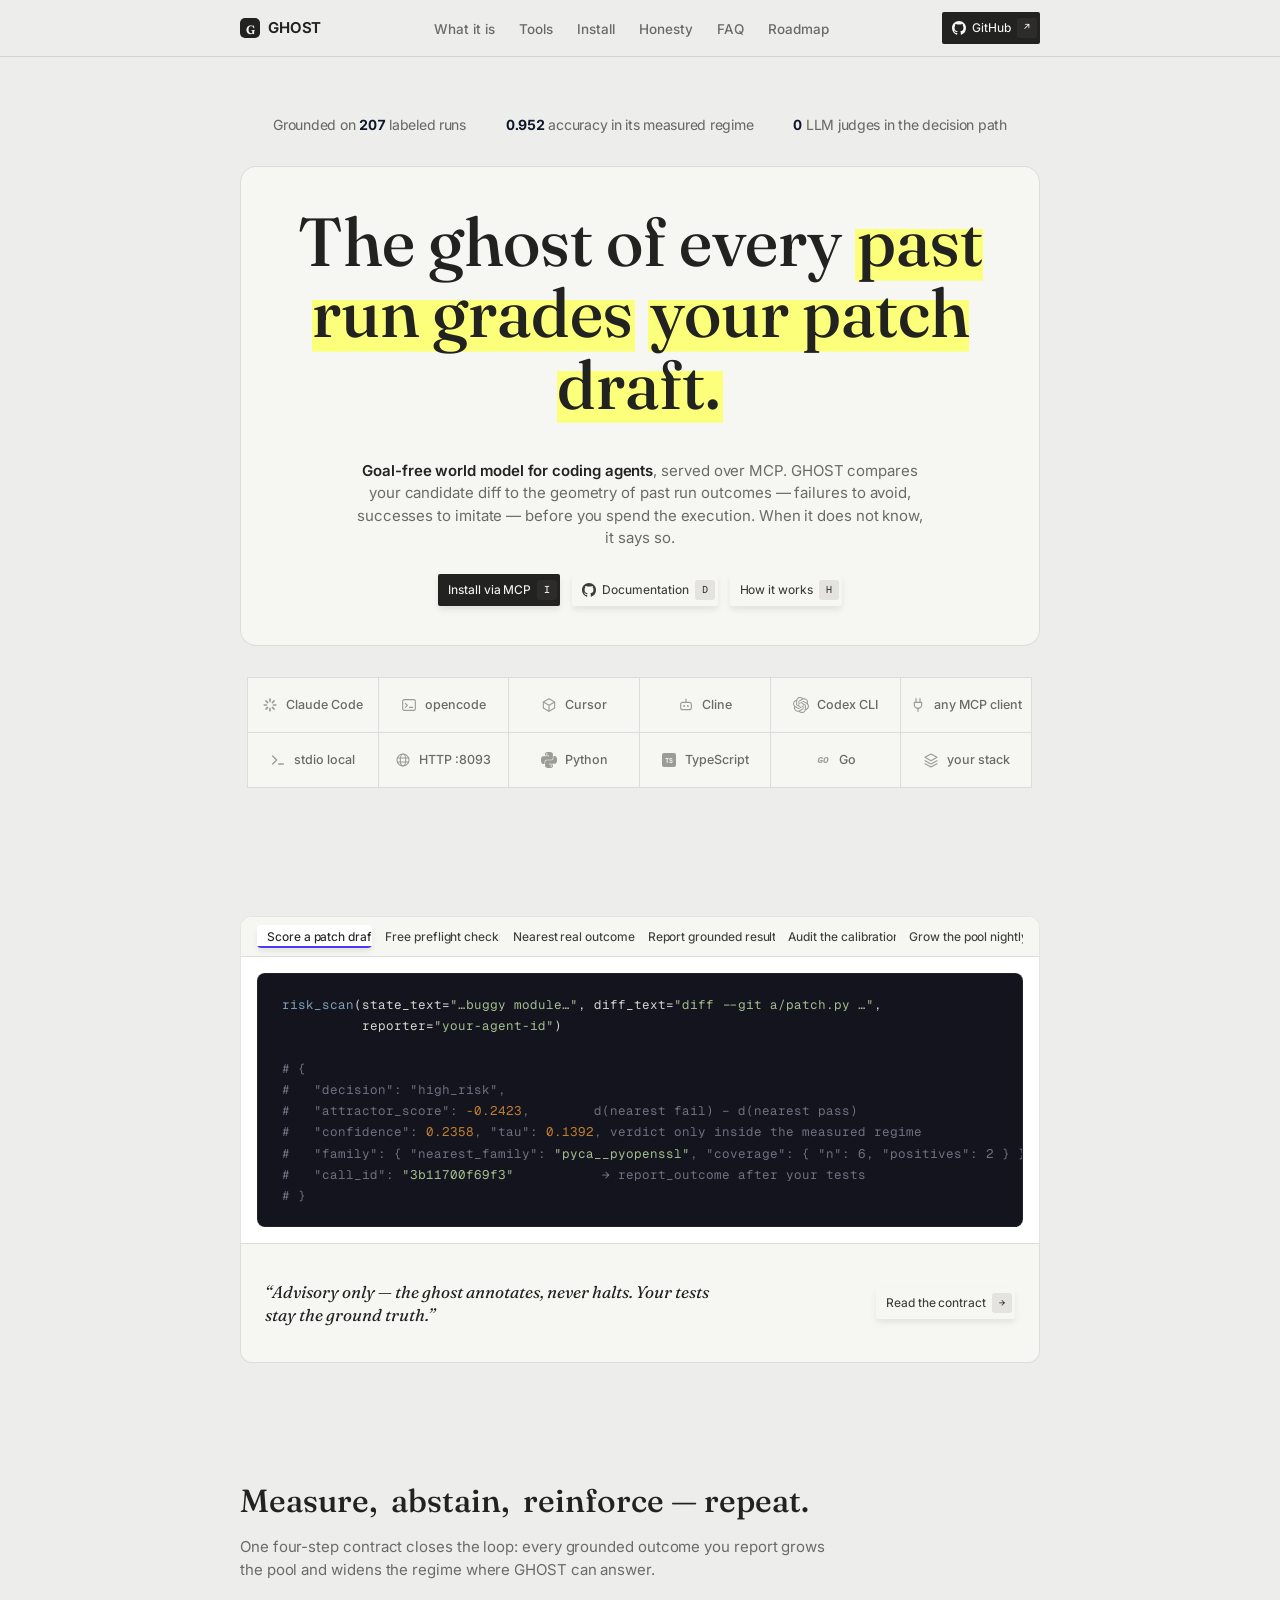
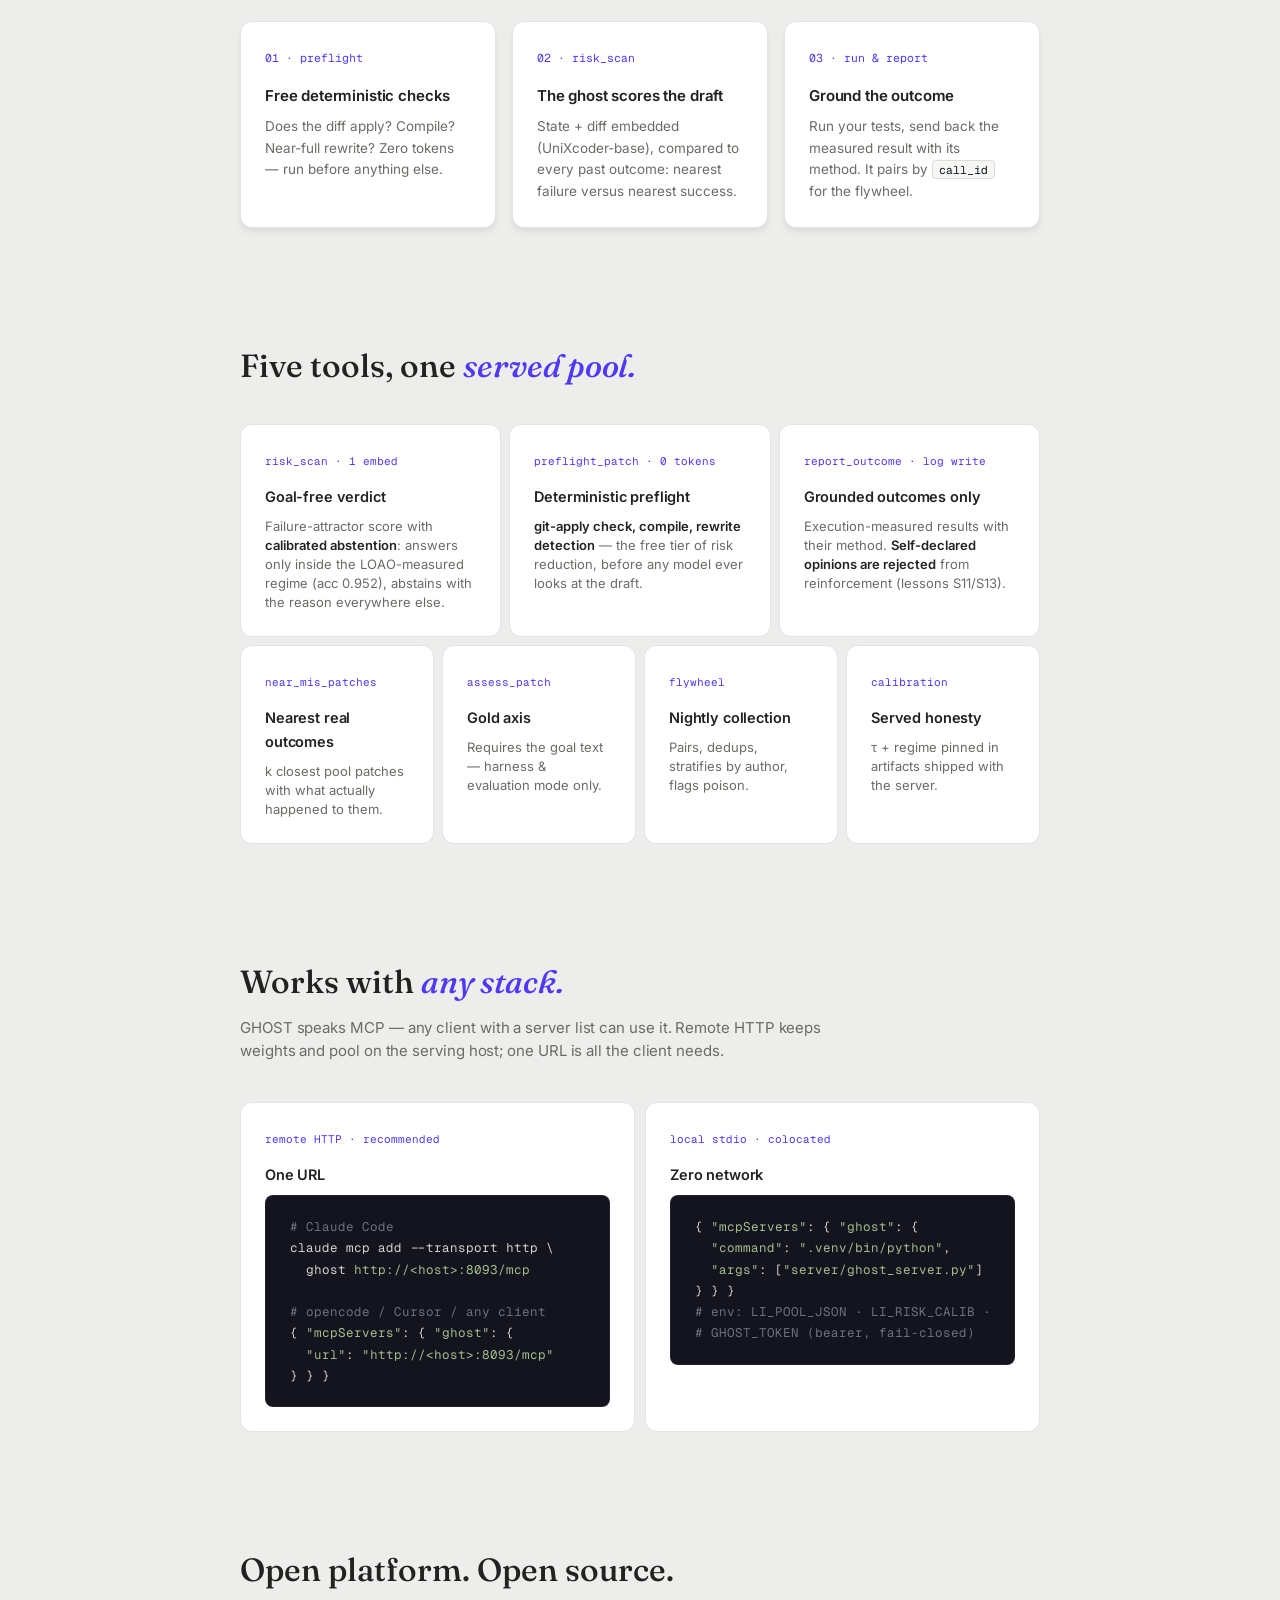
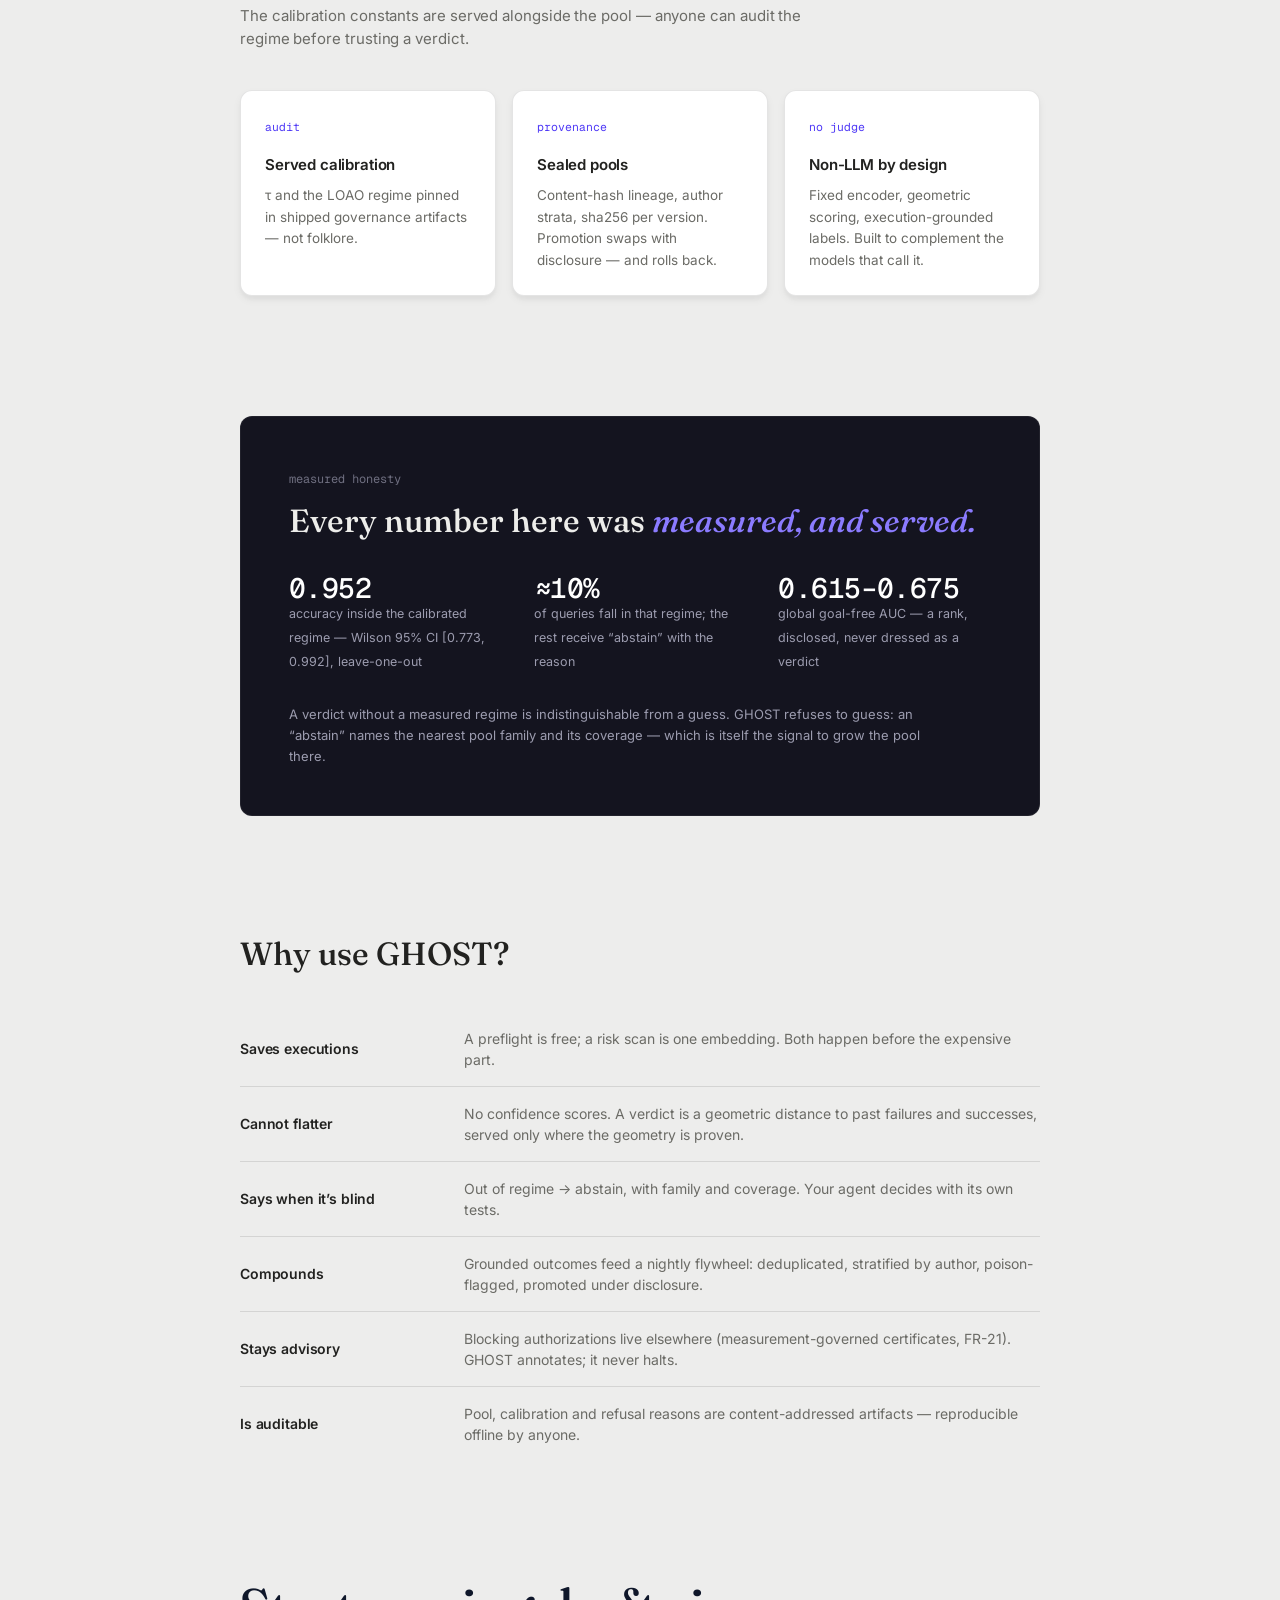
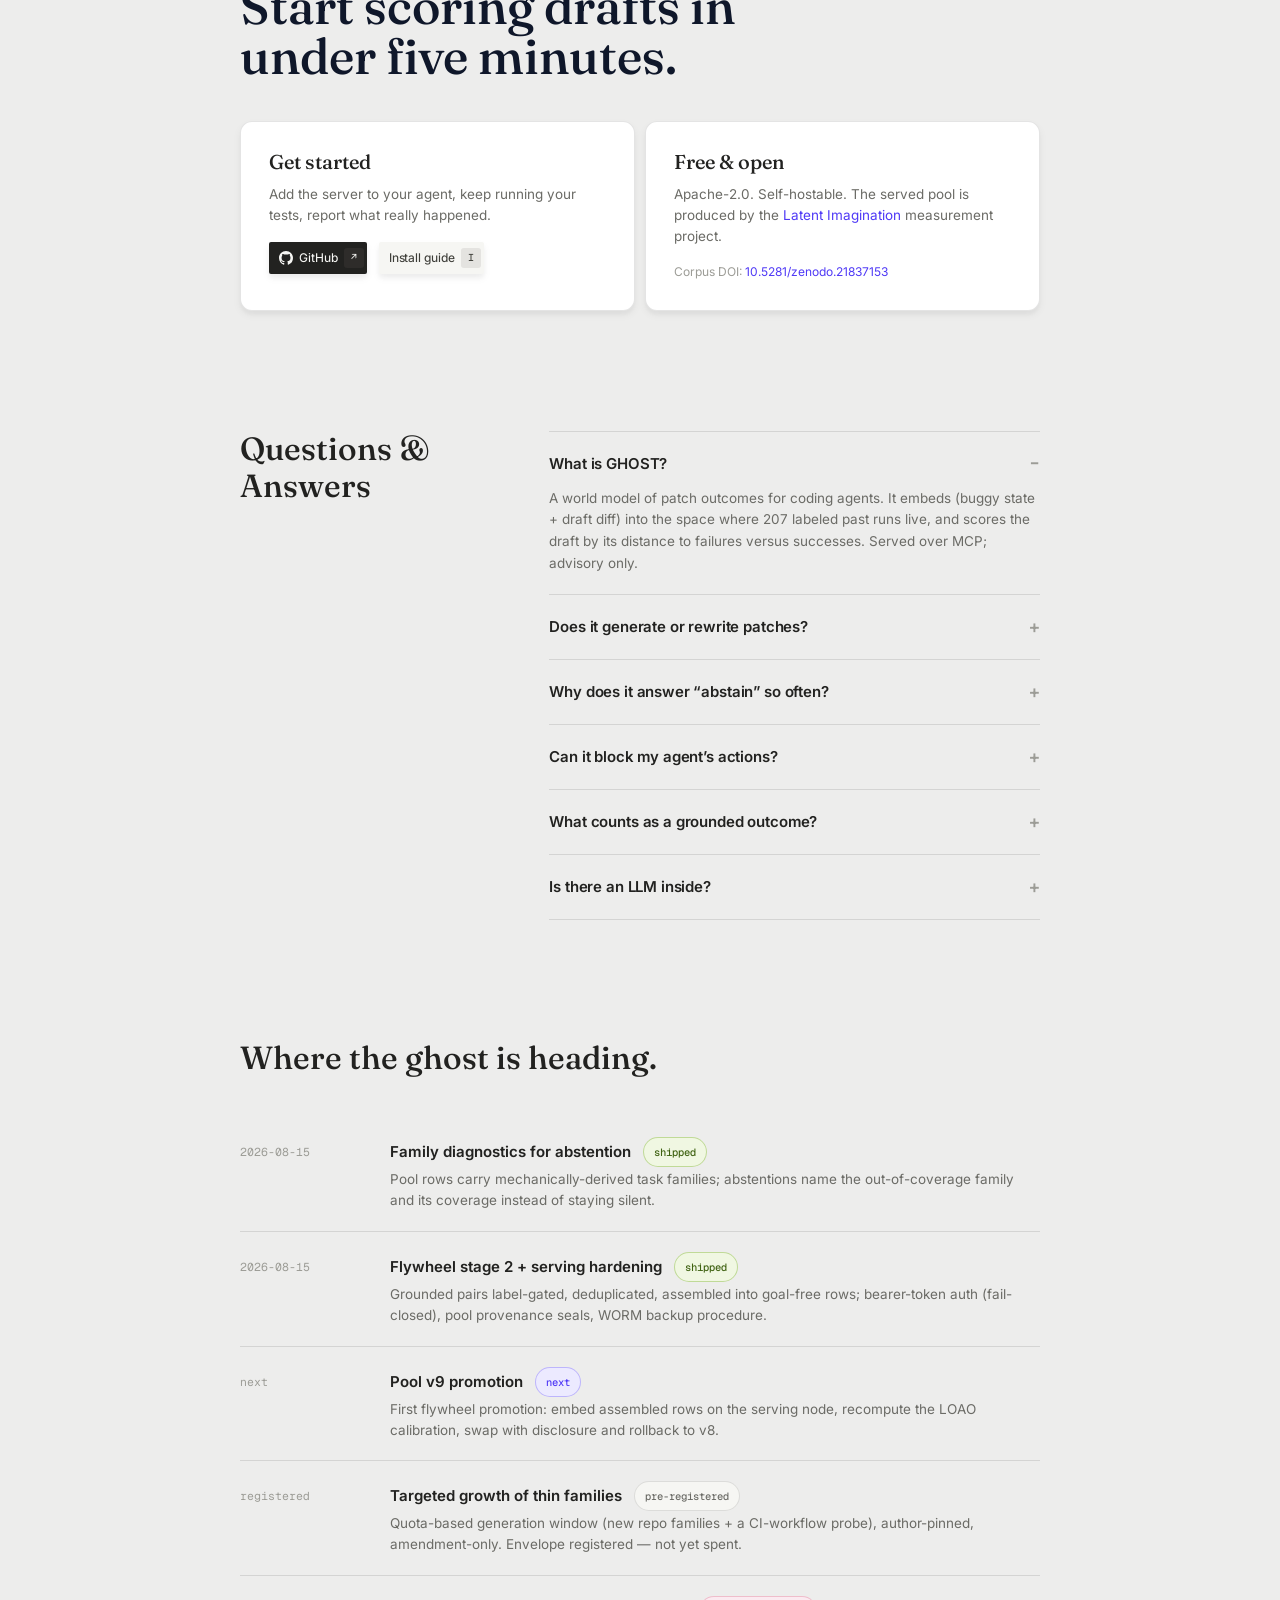
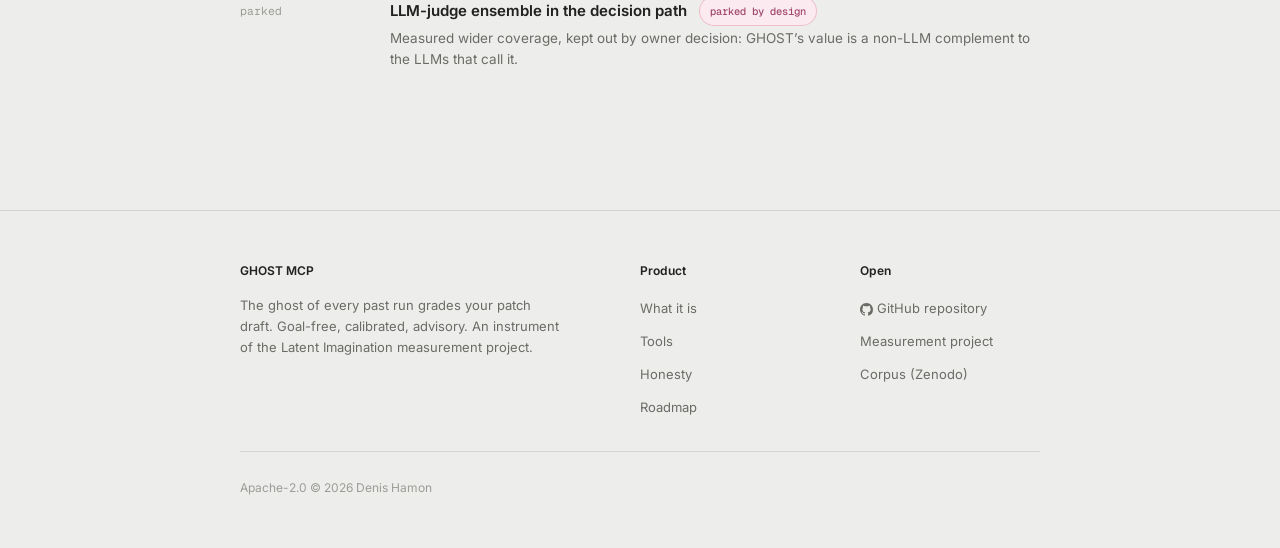
==== commit be04e0c6: "site: drop the langfuse design-credit line from the footer Co-Authored-By: Claude Fable 5 <noreply@a" ====
--- a/docs/index.html
+++ b/docs/index.html
@@ -513,7 +513,6 @@
       </div>
       <div class="foot-fine">
         <span>Apache-2.0 © 2026 Denis Hamon</span>
-        <span>Design language adapted from <a href="https://langfuse.com">langfuse.com</a> — layout &amp; styles measured from live capture, 2026-08-15 · display face: Fraunces (open stand-in for F37 Analog)</span>
       </div>
     </div>
   </footer>
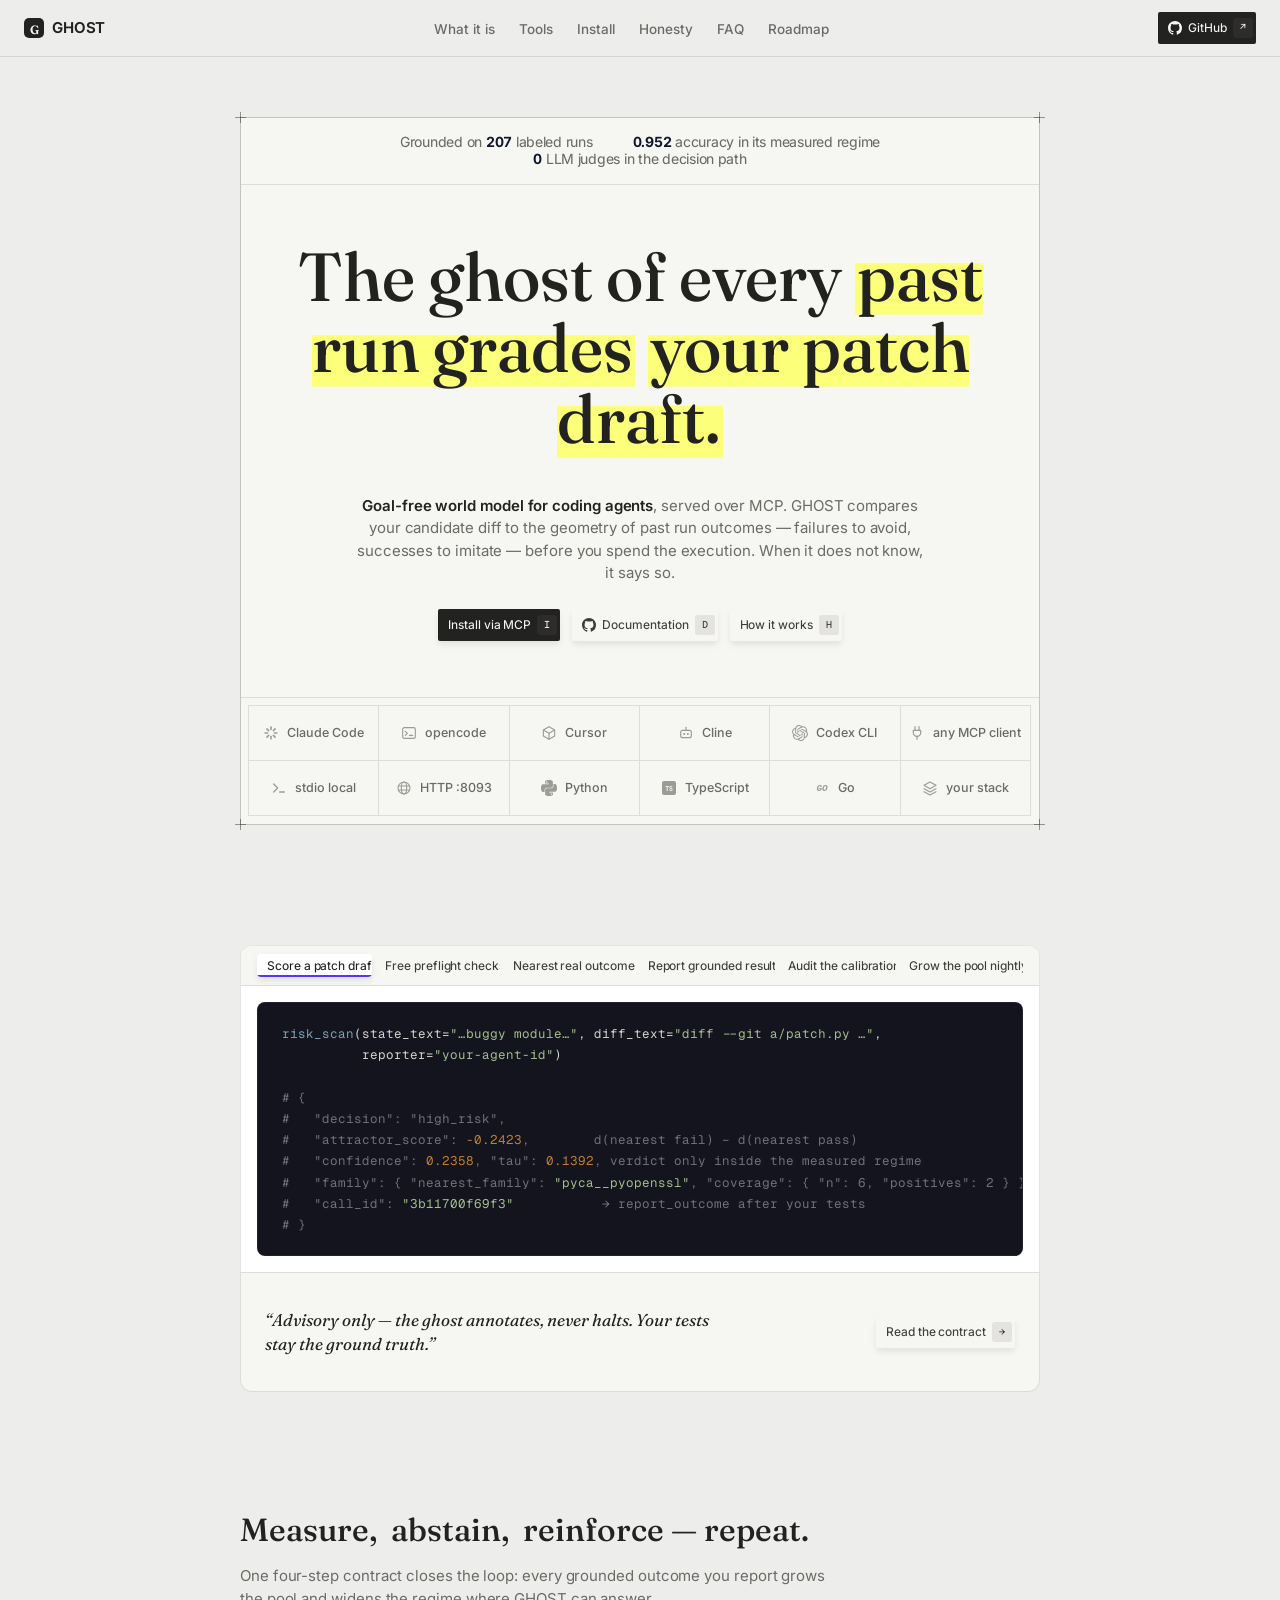
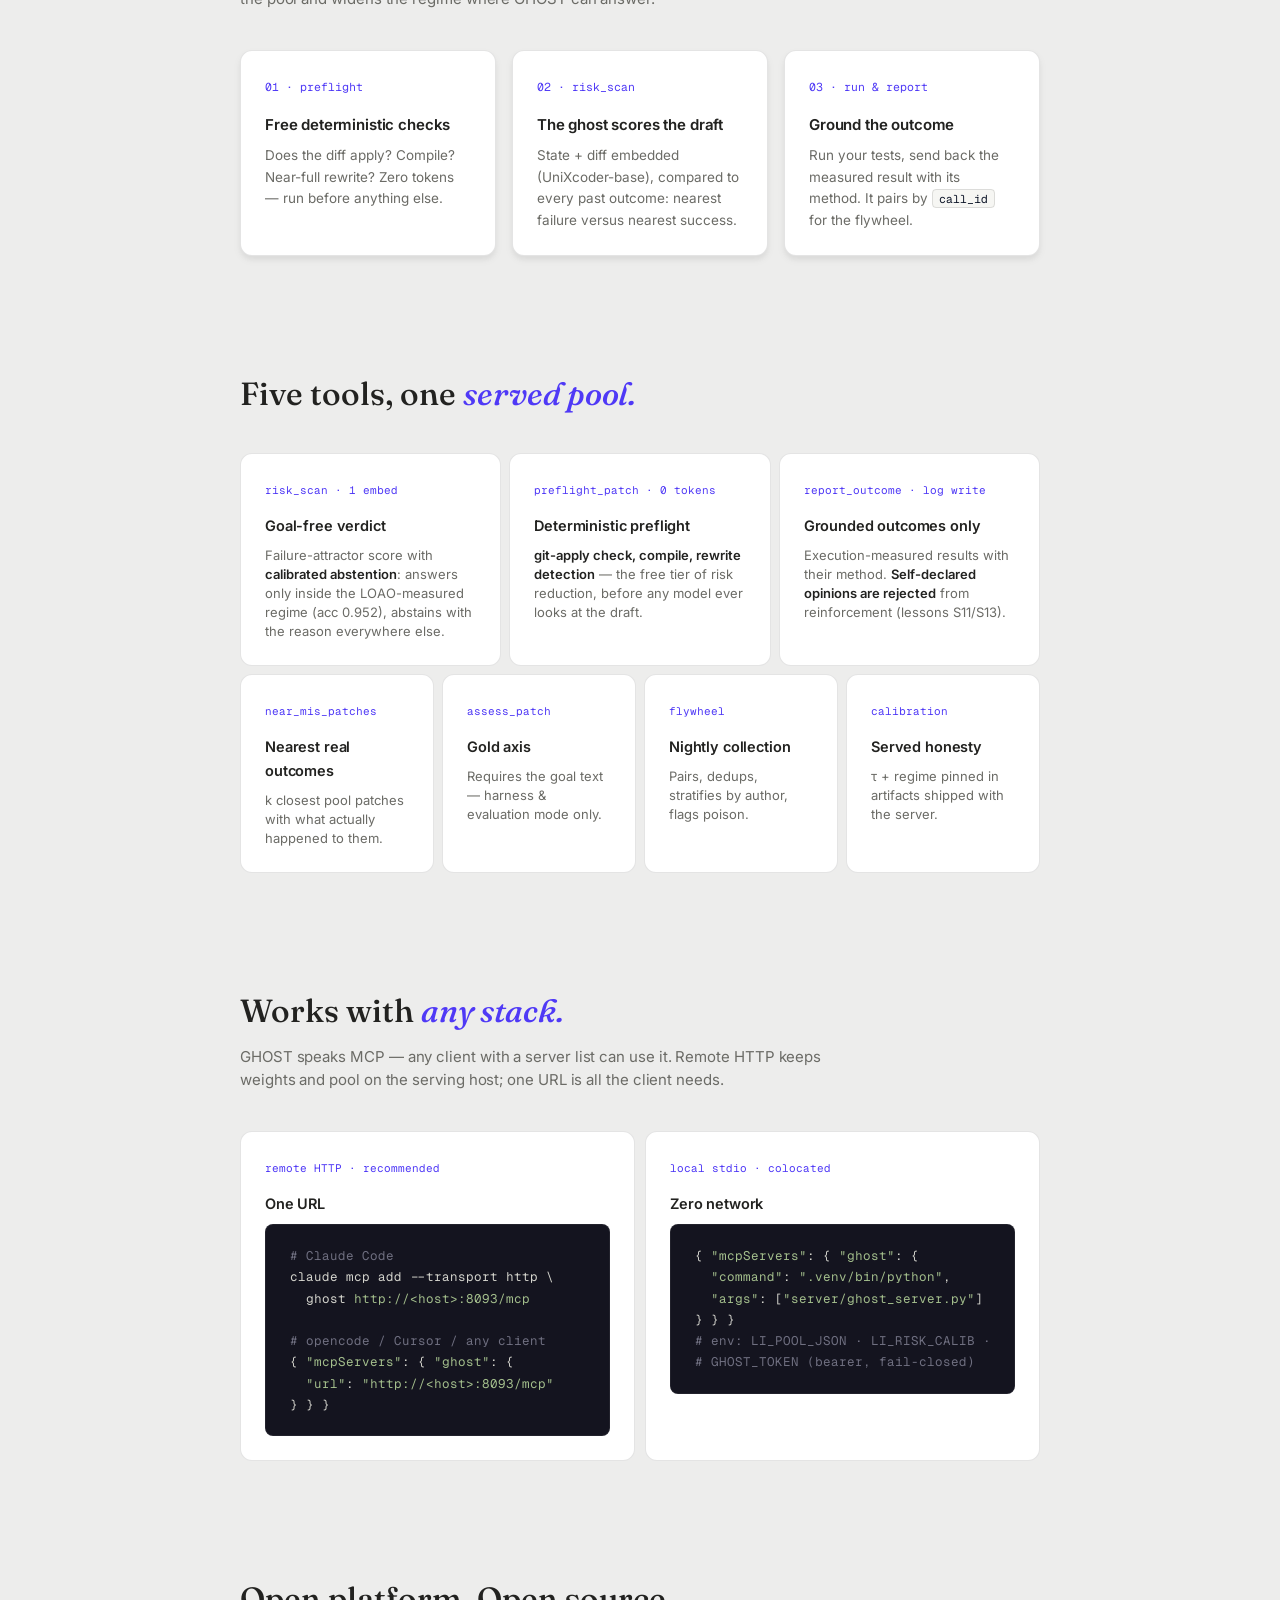
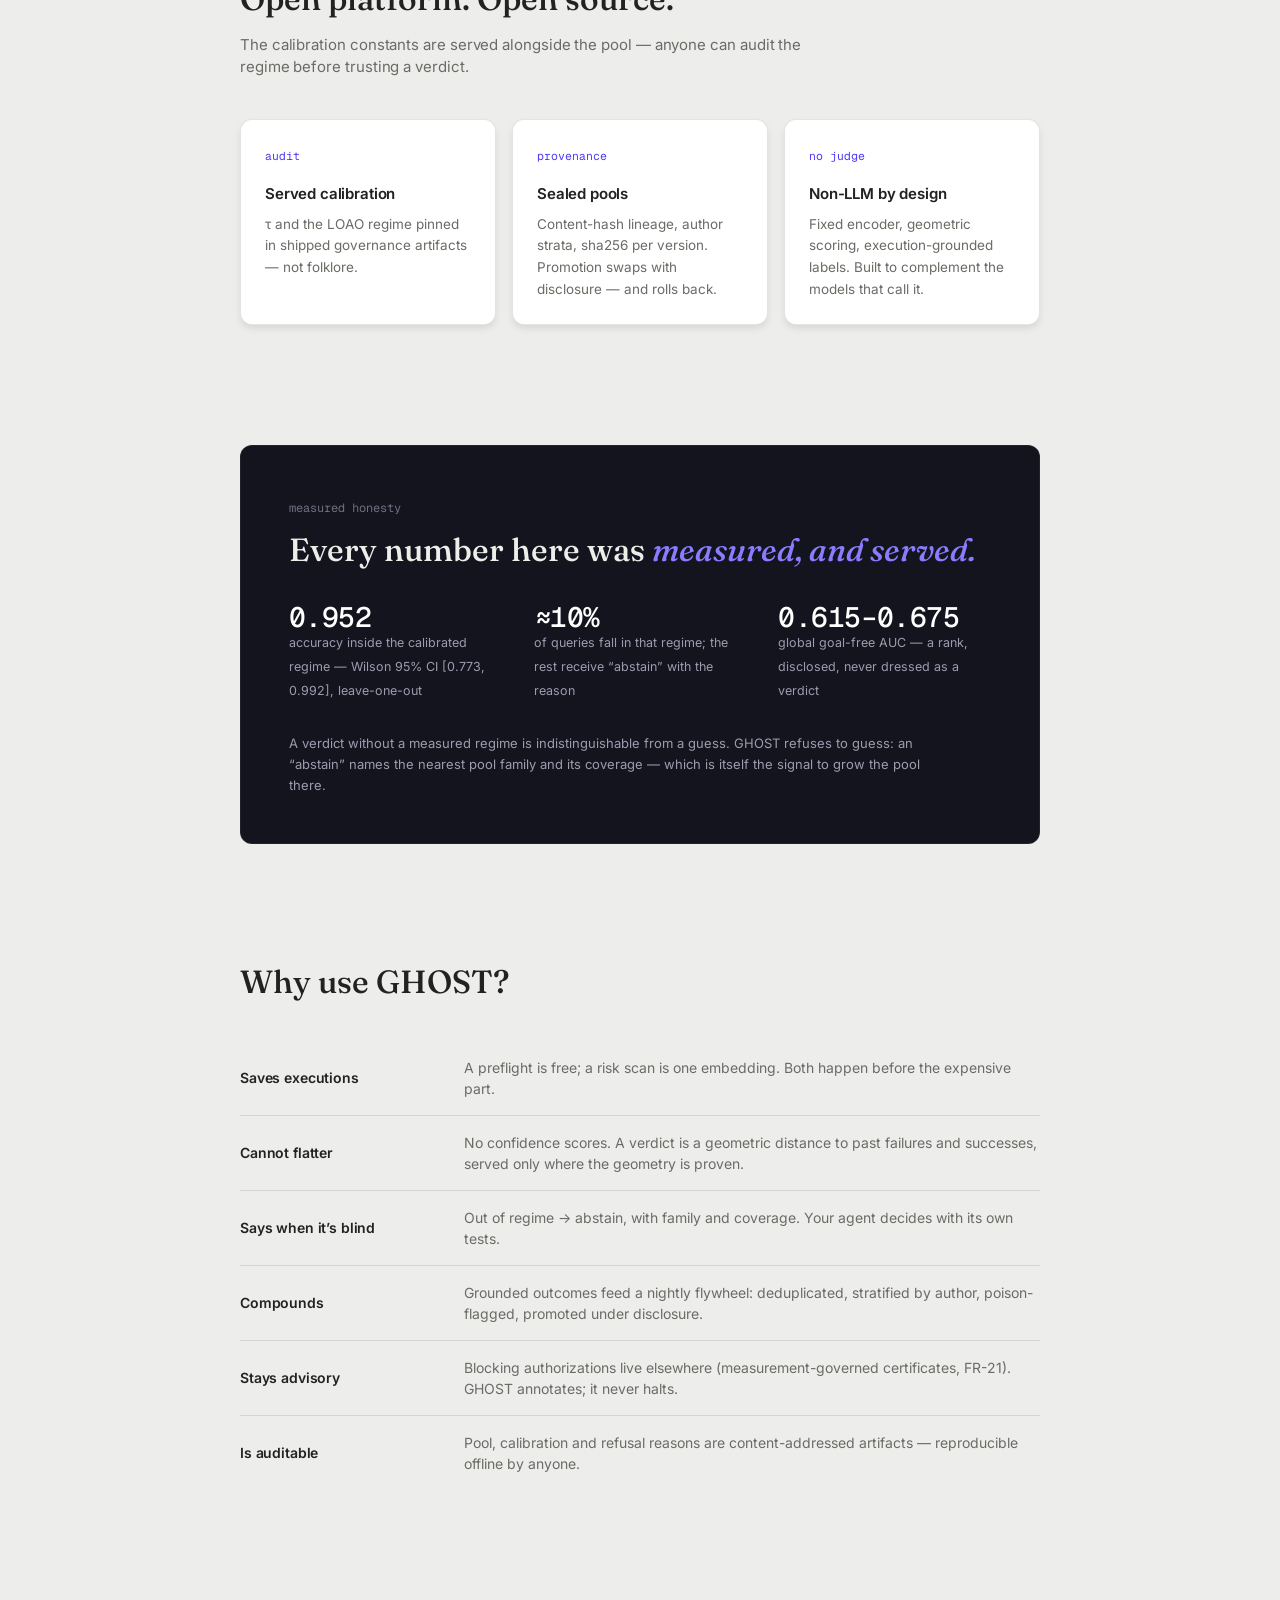
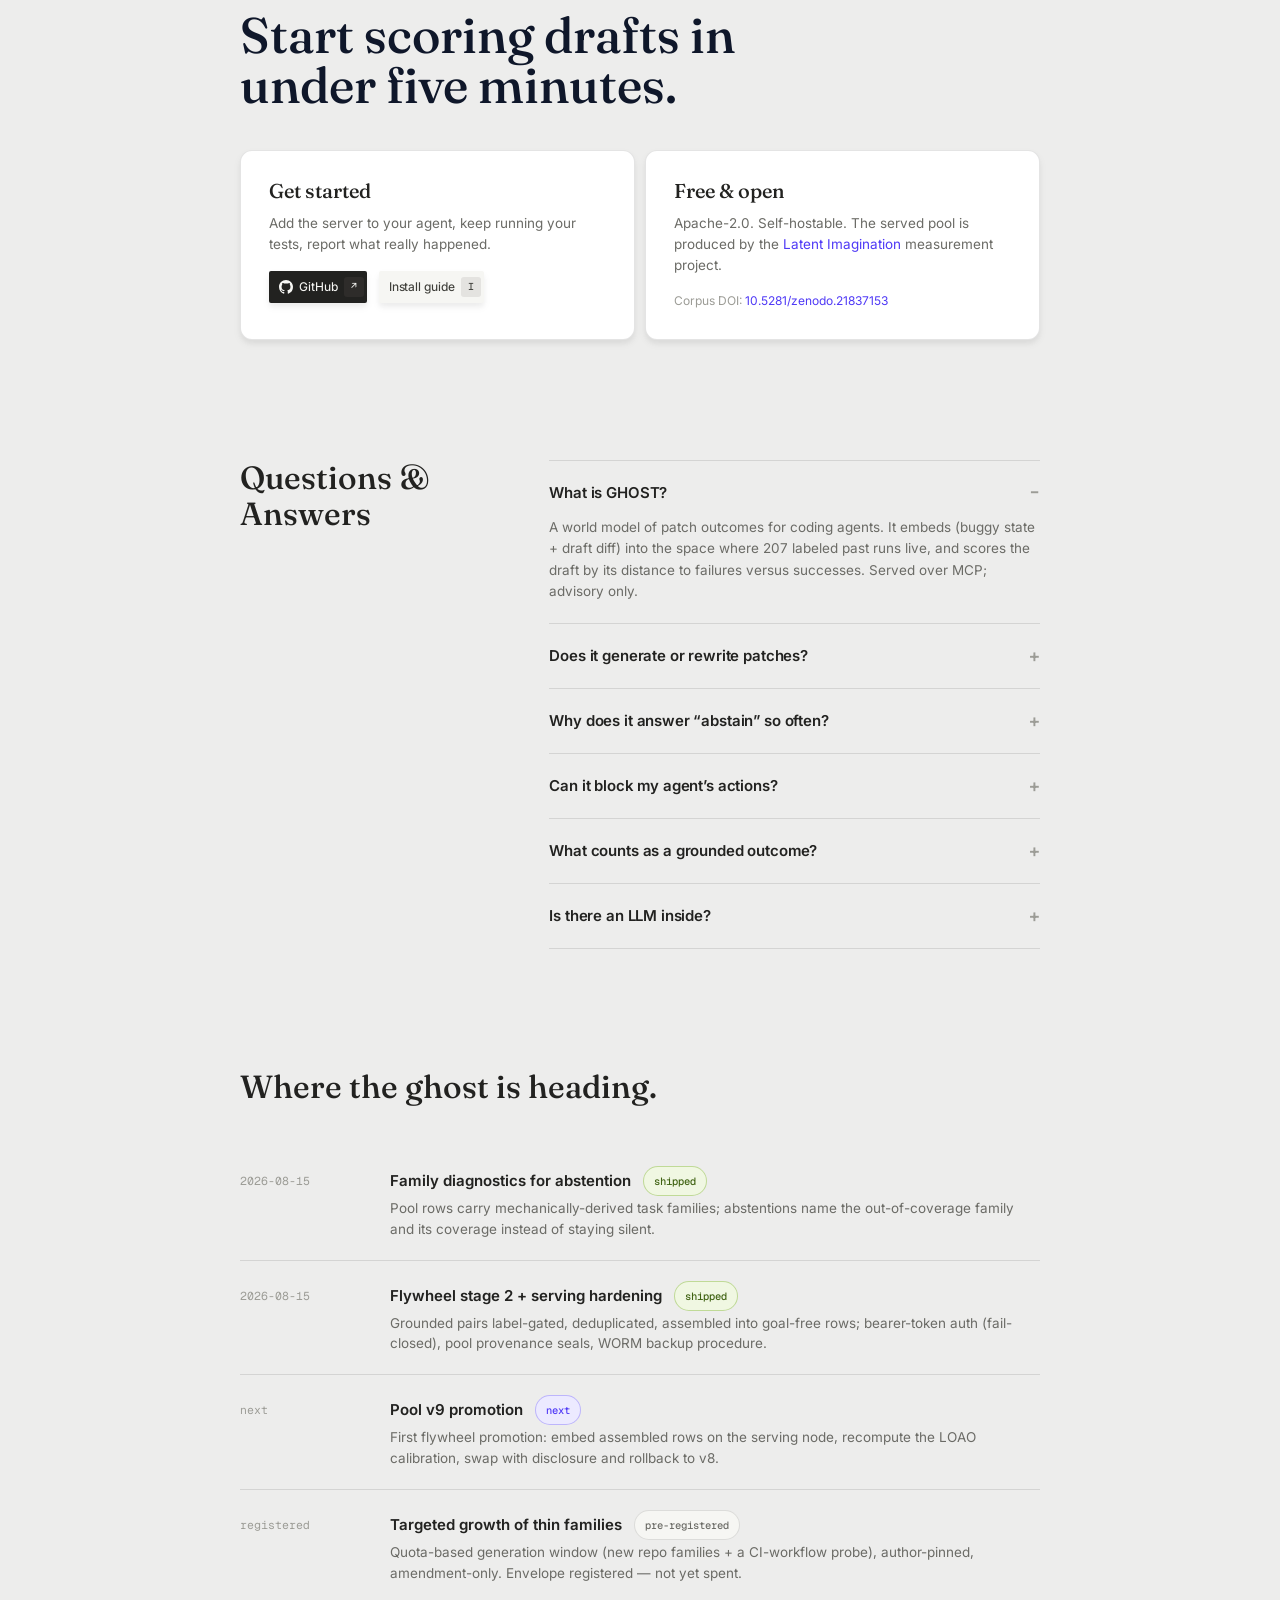
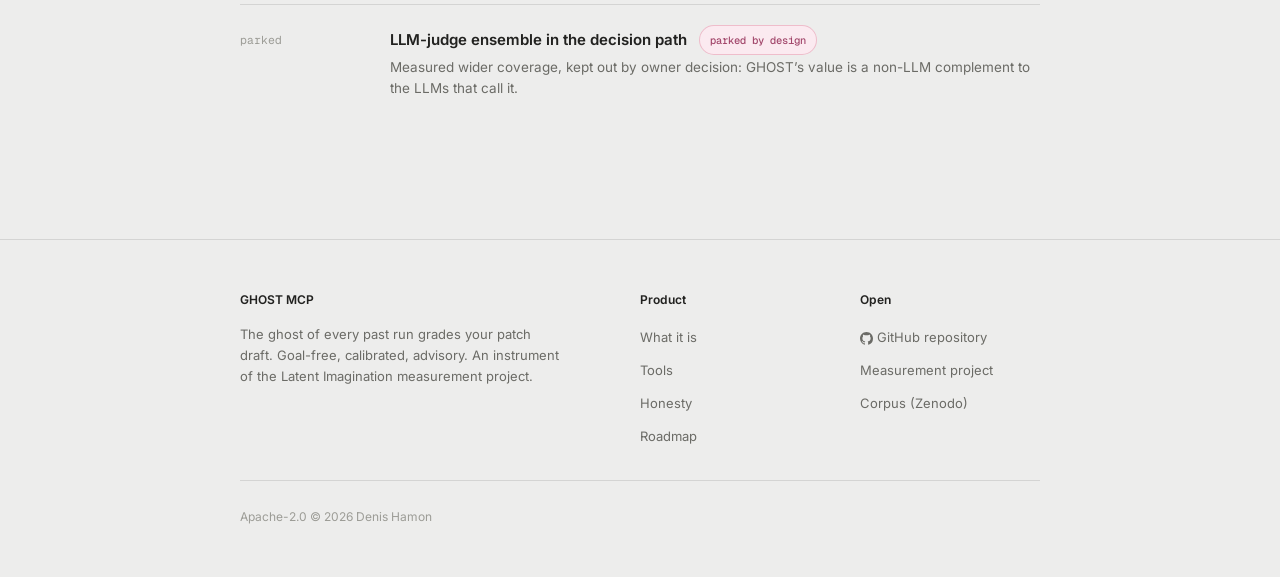
==== commit 3c2b6088: "site v6: langfuse three-column shell + four subpages — left rail (pool stats, changelog, guides), ri" ====
--- a/docs/index.html
+++ b/docs/index.html
@@ -90,7 +90,7 @@
 
   <!-- NAV -->
   <nav class="nav">
-    <div class="container nav-inner">
+    <div class="nav-inner">
       <a class="brand" href="#top"><span class="mark">G</span> GHOST</a>
       <ul class="nav-links">
         <li><a href="#what">What it is</a></li>
@@ -104,32 +104,79 @@
     </div>
   </nav>
 
+  <!-- SHELL: left rail · bordered center column · right rail -->
+  <div class="shell">
+
+  <!-- LEFT RAIL -->
+  <aside class="rail rail-left" aria-label="Project panel">
+    <div class="rail-box">
+      <h6>Pool stats</h6>
+      <div class="statrow"><span>Labeled runs</span><b>207</b></div>
+      <div class="statrow"><span>Positives</span><b>73</b></div>
+      <div class="statrow"><span>Regime coverage</span><b>≈10%</b></div>
+      <div class="statrow"><span>Accuracy (LOAO)</span><b>0.952</b></div>
+      <div class="statrow"><span>τ (confidence bar)</span><b>0.1392</b></div>
+      <div class="statrow"><span>Served pool</span><b>v8</b></div>
+    </div>
+    <div class="rail-box">
+      <h6>Changelog <a href="changelog/">View all</a></h6>
+      <div class="cl-item"><a href="changelog/">Site v5 — vendor icons, motion, live tabs</a><time>2026-08-17</time></div>
+      <div class="cl-item"><a href="changelog/">Family diagnostics for abstention</a><time>2026-08-15</time></div>
+      <div class="cl-item"><a href="changelog/">Public repo — server v0.4.0 + calibration artifacts</a><time>2026-08-15</time></div>
+    </div>
+    <div class="rail-box">
+      <h6>Self-hosting guides <a href="self-hosting/">All</a></h6>
+      <ul class="rail-links">
+        <li><a href="self-hosting/#http">Remote HTTP (one URL)</a></li>
+        <li><a href="self-hosting/#stdio">Local stdio (colocated)</a></li>
+        <li><a href="self-hosting/#auth">Bearer token (fail-closed)</a></li>
+        <li><a href="self-hosting/#env">Env overrides</a></li>
+      </ul>
+    </div>
+    <div class="rail-box">
+      <h6>Reference</h6>
+      <ul class="rail-links">
+        <li><a href="tools/">Tools reference</a></li>
+        <li><a href="calibration/">Served calibration</a></li>
+        <li><a href="https://github.com/Denis-hamon/latent-imagination">Measurement project</a></li>
+        <li><a href="https://doi.org/10.5281/zenodo.21837153">Corpus (Zenodo)</a></li>
+      </ul>
+    </div>
+  </aside>
+
+  <!-- CENTER COLUMN -->
+  <div class="main">
+  <div class="hatch hatch-a" aria-hidden="true"></div>
+  <div class="hatch hatch-b" aria-hidden="true"></div>
+
   <!-- HERO -->
   <header class="hero" id="top">
     <div class="container">
-      <div class="usedby rise" style="--d:0s">
-        <span>Grounded on <b class="count" data-to="207">207</b> labeled runs</span>
-        <span><b class="count" data-to="0.952">0.952</b> accuracy in its measured regime</span>
-        <span><b>0</b> LLM judges in the decision path</span>
-      </div>
-
-      <div class="hero-card">
-        <h1 class="rise" style="--d:100ms">The ghost of every
-          <span class="hl" style="--d:600ms">past run grades</span>
-          <span class="hl" style="--d:850ms">your patch draft.</span></h1>
-        <div class="hero-lede rise" style="--d:250ms">
-          <p><b>Goal-free world model for coding agents</b>, served over MCP. GHOST compares your
-          candidate diff to the geometry of past run outcomes — failures to avoid, successes to
-          imitate — before you spend the execution. When it does not know, it says so.</p>
-          <div class="cta-row">
-            <a class="btn btn-primary" href="#install">Install via MCP <span class="kbd">I</span></a>
-            <a class="btn btn-ghost" href="https://github.com/Denis-hamon/Ghost"><svg class="icon"><use href="#i-github"/></svg> Documentation <span class="kbd">D</span></a>
-            <a class="btn btn-ghost" href="#how">How it works <span class="kbd">H</span></a>
+      <div class="hero-frame">
+        <i class="tick tk-tl"></i><i class="tick tk-tr"></i><i class="tick tk-bl"></i><i class="tick tk-br"></i>
+        <div class="usedby rise" style="--d:0s">
+          <span>Grounded on <b class="count" data-to="207">207</b> labeled runs</span>
+          <span><b class="count" data-to="0.952">0.952</b> accuracy in its measured regime</span>
+          <span><b>0</b> LLM judges in the decision path</span>
+        </div>
+
+        <div class="hero-body">
+          <h1 class="rise" style="--d:100ms">The ghost of every
+            <span class="hl" style="--d:600ms">past run grades</span>
+            <span class="hl" style="--d:850ms">your patch draft.</span></h1>
+          <div class="hero-lede rise" style="--d:250ms">
+            <p><b>Goal-free world model for coding agents</b>, served over MCP. GHOST compares your
+            candidate diff to the geometry of past run outcomes — failures to avoid, successes to
+            imitate — before you spend the execution. When it does not know, it says so.</p>
+            <div class="cta-row">
+              <a class="btn btn-primary" href="#install">Install via MCP <span class="kbd">I</span></a>
+              <a class="btn btn-ghost" href="https://github.com/Denis-hamon/Ghost"><svg class="icon"><use href="#i-github"/></svg> Documentation <span class="kbd">D</span></a>
+              <a class="btn btn-ghost" href="#how">How it works <span class="kbd">H</span></a>
+            </div>
           </div>
         </div>
-      </div>
-
-      <div class="clientgrid rise" style="--d:450ms">
+
+        <div class="clientgrid rise" style="--d:450ms">
         <div class="cell"><svg class="icon"><use href="#i-claude"/></svg> Claude Code</div>
         <div class="cell"><svg class="icon"><use href="#i-opencode"/></svg> opencode</div>
         <div class="cell"><svg class="icon"><use href="#i-cursor"/></svg> Cursor</div>
@@ -141,7 +188,8 @@
         <div class="cell"><svg class="icon"><use href="#i-python"/></svg> Python</div>
         <div class="cell"><svg class="icon"><use href="#i-ts"/></svg> TypeScript</div>
         <div class="cell"><svg class="icon"><use href="#i-go"/></svg> Go</div>
-        <div class="cell"><svg class="icon"><use href="#i-stack"/></svg> your stack</div>
+          <div class="cell"><svg class="icon"><use href="#i-stack"/></svg> your stack</div>
+        </div>
       </div>
     </div>
   </header>
@@ -333,7 +381,7 @@
   </section>
 
   <!-- OPEN -->
-  <section>
+  <section id="open">
     <div class="container">
       <div class="section-head">
         <h2>Open platform. Open source.</h2>
@@ -367,7 +415,7 @@
   </section>
 
   <!-- WHY -->
-  <section>
+  <section id="why">
     <div class="container">
       <div class="section-head">
         <h2>Why use GHOST?</h2>
@@ -384,7 +432,7 @@
   </section>
 
   <!-- CTA -->
-  <section>
+  <section id="start">
     <div class="container">
       <h2 class="cta-h">Start scoring drafts in under five minutes.</h2>
       <div class="cta-card">
@@ -517,94 +565,35 @@
     </div>
   </footer>
 
-  <script>
-  (function () {
-    var rm = window.matchMedia && matchMedia('(prefers-reduced-motion: reduce)').matches;
-    if (!rm) document.body.classList.add('js');
-    addEventListener('load', function () {
-      requestAnimationFrame(function () { document.body.classList.add('loaded'); });
-    });
-
-    // ---- nav shadow on scroll
-    var nav = document.querySelector('.nav');
-    addEventListener('scroll', function () {
-      nav.classList.toggle('scrolled', scrollY > 8);
-    }, { passive: true });
-
-    // ---- functional tabs, auto-rotating until first user click
-    var tabs = Array.prototype.slice.call(document.querySelectorAll('.panel-tabs button'));
-    var panes = Array.prototype.slice.call(document.querySelectorAll('.panel-media > pre'));
-    var cur = 0, timer = null, auto = !rm;
-    function show(i, byUser) {
-      cur = i;
-      tabs.forEach(function (b, j) {
-        b.classList.toggle('on', j === i);
-        b.setAttribute('aria-selected', j === i ? 'true' : 'false');
-        b.classList.remove('prog');
-      });
-      panes.forEach(function (p, j) { p.classList.toggle('on', j === i); });
-      if (byUser) { auto = false; clearInterval(timer); }
-      else if (auto) { void tabs[i].offsetWidth; tabs[i].classList.add('prog'); }
-    }
-    tabs.forEach(function (b, i) {
-      b.addEventListener('click', function () { show(i, true); });
-    });
-    if (auto && tabs.length) {
-      timer = setInterval(function () { show((cur + 1) % tabs.length, false); }, 6000);
-      tabs[0].classList.add('prog');
-    }
-
-    if (rm) return; // everything below is motion
-
-    // ---- scroll reveals with per-group stagger
-    var sel = '.section-head, .cards > *, .mosaic > *, .grid2 > *, .why > li, ' +
-              '.road, .faq-item, .honesty, .cta-h, .cta-card > div, .panel-wrap, .underbar';
-    var targets = Array.prototype.slice.call(document.querySelectorAll(sel));
-    targets.forEach(function (el) {
-      el.classList.add('reveal');
-      var i = Array.prototype.indexOf.call(el.parentElement.children, el);
-      el.style.setProperty('--i', i % 6);
-    });
-    if ('IntersectionObserver' in window) {
-      var io = new IntersectionObserver(function (entries) {
-        entries.forEach(function (e) {
-          if (e.isIntersecting) { e.target.classList.add('in'); io.unobserve(e.target); }
-        });
-      }, { threshold: 0.12, rootMargin: '0px 0px -6% 0px' });
-      targets.forEach(function (el) { io.observe(el); });
-    } else {
-      targets.forEach(function (el) { el.classList.add('in'); });
-    }
-
-    // ---- count-up on the measured figures (final values stay the source of truth)
-    function countUp(el) {
-      var raw = el.getAttribute('data-to');
-      var to = parseFloat(raw);
-      var dec = (raw.split('.')[1] || '').length;
-      var t0 = performance.now(), D = 1100;
-      function frame(t) {
-        var p = Math.min(1, (t - t0) / D);
-        var e = 1 - Math.pow(1 - p, 3);
-        el.textContent = (to * e).toFixed(dec);
-        if (p < 1) requestAnimationFrame(frame);
-        else el.textContent = raw;
-      }
-      requestAnimationFrame(frame);
-    }
-    var counters = Array.prototype.slice.call(document.querySelectorAll('.count'));
-    if ('IntersectionObserver' in window) {
-      var io2 = new IntersectionObserver(function (entries) {
-        entries.forEach(function (e) {
-          if (e.isIntersecting) { countUp(e.target); io2.unobserve(e.target); }
-        });
-      }, { threshold: 0.6 });
-      counters.forEach(function (el) {
-        el.textContent = (0).toFixed((el.getAttribute('data-to').split('.')[1] || '').length);
-        io2.observe(el);
-      });
-    }
-  })();
-  </script>
+  </div><!-- /.main -->
+
+  <!-- RIGHT RAIL -->
+  <aside class="rail rail-right" aria-label="On this page">
+    <div class="rail-box toc-box">
+      <h6>On this page</h6>
+      <ul class="toc">
+        <li><a href="#top">Overview</a></li>
+        <li><a href="#what">What it is</a></li>
+        <li><a href="#how">How it works</a></li>
+        <li><a href="#tools">Tools</a></li>
+        <li><a href="#install">Install</a></li>
+        <li><a href="#open">Open platform</a></li>
+        <li><a href="#honesty">Honesty</a></li>
+        <li><a href="#why">Why GHOST?</a></li>
+        <li><a href="#start">Get started</a></li>
+        <li><a href="#faq">FAQ</a></li>
+        <li><a href="#roadmap">Roadmap</a></li>
+      </ul>
+    </div>
+    <div class="rail-box rail-bottom">
+      <a href="https://github.com/Denis-hamon/Ghost" aria-label="GitHub"><svg class="icon" style="width:18px;height:18px"><use href="#i-github"/></svg></a>
+      <a class="btn btn-primary" href="#install">Install <span class="kbd">I</span></a>
+    </div>
+  </aside>
+
+  </div><!-- /.shell -->
+
+  <script src="site.js" defer></script>
 
 </body>
 </html>
--- a/docs/styles.css
+++ b/docs/styles.css
@@ -67,7 +67,7 @@
 /* ===== nav ===== */
 .nav { position: sticky; top: 0; z-index: 50; background: rgba(237,237,236,0.85); backdrop-filter: blur(12px); border-bottom: 1px solid var(--border); transition: box-shadow 300ms var(--ease); }
 .nav.scrolled { box-shadow: 0 1px 10px rgba(0,0,0,0.07); }
-.nav-inner { display: flex; align-items: center; justify-content: space-between; height: 56px; }
+.nav-inner { display: flex; align-items: center; justify-content: space-between; height: 56px; padding: 0 24px; }
 .brand { display: flex; align-items: center; gap: 8px; font-weight: 650; color: var(--ink); font-size: 15px; letter-spacing: -0.01em; }
 .brand .mark { width: 20px; height: 20px; border-radius: 5px; background: var(--ink); color: var(--btn-ink); display: grid; place-items: center; font-family: var(--serif); font-size: 12px; }
 .nav-links { display: flex; gap: 24px; list-style: none; }
@@ -85,13 +85,19 @@
 .btn-primary .kbd { background: var(--kbd-dark); color: var(--btn-ink); }
 .btn-ghost .kbd { background: var(--kbd-light); color: var(--btn-ghost); }
 
-/* ===== hero ===== */
+/* ===== hero (v6: one bordered frame w/ corner ticks — stats row · body · client grid) ===== */
 .hero { padding: 60px 0 0; }
-.usedby { display: flex; justify-content: center; gap: 0; text-align: center; margin-bottom: 32px; flex-wrap: wrap; }
+.hero-frame { position: relative; background: var(--card); border: 1px solid var(--border-strong); }
+.usedby { display: flex; justify-content: center; gap: 0; text-align: center; flex-wrap: wrap; padding: 16px 20px; border-bottom: 1px solid var(--border); }
 .usedby span { font-size: 14px; font-weight: 430; line-height: 16.8px; letter-spacing: -0.26px; color: var(--body); padding: 0 20px; }
 .usedby b { font-weight: 700; color: var(--ink-strong); font-variant-numeric: tabular-nums; }
-.hero-card { display: flex; flex-direction: column; align-items: center; gap: 40px; padding: 40px 32px; background: var(--card); border-radius: 16px; position: relative; }
-.hero-card::before { content: ""; position: absolute; inset: 0; border-radius: 16px; box-shadow: inset 0 0 0 1px var(--border); pointer-events: none; }
+.hero-body { display: flex; flex-direction: column; align-items: center; gap: 40px; padding: 56px 32px; }
+/* crosshair corner ticks, langfuse-style */
+.tick { position: absolute; width: 11px; height: 11px; pointer-events: none; z-index: 1; }
+.tick::before { content: ""; position: absolute; left: 5px; top: 0; width: 1px; height: 11px; background: var(--ink); opacity: 0.45; }
+.tick::after { content: ""; position: absolute; top: 5px; left: 0; width: 11px; height: 1px; background: var(--ink); opacity: 0.45; }
+.tk-tl { top: -6px; left: -6px; } .tk-tr { top: -6px; right: -6px; }
+.tk-bl { bottom: -6px; left: -6px; } .tk-br { bottom: -6px; right: -6px; }
 h1 { font-size: 68px; line-height: 1.05; text-align: center; max-width: 774px; font-weight: 500; }
 h1 .hl { background-image: linear-gradient(var(--hl), var(--hl)); background-size: 100% 0.76em; background-position: 0 92%; background-repeat: no-repeat; padding: 0 2px; }
 .hero-lede { display: flex; flex-direction: column; align-items: center; gap: 24px; max-width: 576px; }
@@ -100,7 +106,7 @@
 .cta-row { display: flex; gap: 12px; flex-wrap: wrap; justify-content: center; }
 
 /* ===== client grid (measured: 6 cols, cells 56px, wrapper padding 8) ===== */
-.clientgrid { display: grid; grid-template-columns: repeat(6, minmax(0, 1fr)); gap: 0; padding: 8px; margin-top: 24px; }
+.clientgrid { display: grid; grid-template-columns: repeat(6, minmax(0, 1fr)); gap: 0; padding: 8px; border-top: 1px solid var(--border); }
 .clientgrid .cell { height: 56px; display: flex; align-items: center; justify-content: center; gap: 8px; border: 1px solid var(--border); margin: -1px 0 0 -1px; font-size: 12.5px; font-weight: 500; color: var(--body); background: var(--card); transition: background 200ms var(--ease), color 200ms var(--ease); }
 .clientgrid .cell .icon { color: var(--faint); transition: color 200ms var(--ease), transform 200ms var(--ease); }
 .clientgrid .cell:hover { background: var(--panel); color: var(--ink); }
@@ -222,6 +228,66 @@
 .foot-fine { display: flex; justify-content: space-between; gap: 24px; flex-wrap: wrap; font-size: 12px; color: var(--faint); border-top: 1px solid var(--border); padding-top: 24px; }
 .foot-fine a { color: var(--faint); }
 
+/* ===== v6 shell — langfuse three-column layout (left rail · bordered center · right rail) ===== */
+.shell { display: block; }
+.rail { display: none; }
+.main { min-width: 0; position: relative; }
+.rail-box { background: var(--card); border: 1px solid var(--border); border-radius: 6px; padding: 16px; }
+.rail-box h6 { font-size: 12.5px; font-weight: 620; color: var(--ink); margin-bottom: 10px; display: flex; justify-content: space-between; align-items: baseline; gap: 8px; }
+.rail-box h6 a { font-family: var(--mono); font-size: 10.5px; font-weight: 400; color: var(--body); text-decoration: underline; text-underline-offset: 2px; }
+.rail-box h6 a:hover { color: var(--ink); }
+.statrow { display: flex; justify-content: space-between; align-items: baseline; gap: 12px; font-size: 12.5px; color: var(--body); padding: 5px 0; border-bottom: 1px solid var(--border); }
+.statrow:last-child { border-bottom: none; padding-bottom: 0; }
+.statrow b { font-family: var(--mono); font-size: 12px; font-weight: 500; color: var(--ink); white-space: nowrap; }
+.cl-item { padding: 8px 0; border-bottom: 1px solid var(--border); }
+.cl-item:last-child { border-bottom: none; padding-bottom: 0; }
+.cl-item a { display: block; font-size: 12.5px; font-weight: 500; color: var(--ink); line-height: 1.45; }
+.cl-item a:hover { color: var(--accent); }
+.cl-item time { font-family: var(--mono); font-size: 10.5px; color: var(--faint); }
+.rail-links { list-style: none; }
+.rail-links li { padding: 4px 0; }
+.rail-links a { font-size: 12.5px; color: var(--body); }
+.rail-links a:hover { color: var(--ink); }
+.toc-box { background: none; border: none; }
+.toc { list-style: none; }
+.toc a { display: block; font-size: 13px; color: var(--body); padding: 5px 0 5px 12px; border-left: 2px solid transparent; transition: color var(--dur) var(--ease), border-color var(--dur) var(--ease); }
+.toc a:hover { color: var(--ink); }
+.toc a.on { color: var(--ink); font-weight: 500; border-left-color: var(--ink); }
+.rail-bottom { margin-top: auto; display: flex; align-items: center; justify-content: space-between; gap: 12px; }
+.rail-bottom > a:first-child { color: var(--btn-ghost); display: inline-flex; }
+.rail-bottom > a:first-child:hover { color: var(--ink); }
+/* hatched decorative strips in the center-column margins */
+.hatch { display: none; position: absolute; pointer-events: none; background: repeating-linear-gradient(45deg, rgba(34,34,32,0.10) 0 1px, transparent 1px 8px); }
+.hatch-a { top: 96px; left: 0; width: calc((100% - 840px) / 2); height: 230px; }
+.hatch-b { top: 560px; right: 0; width: calc((100% - 840px) / 2); height: 300px; }
+@media (min-width: 1500px) {
+  .shell { display: grid; grid-template-columns: 300px minmax(0, 1fr) 300px; align-items: start; }
+  .main { border-left: 1px solid var(--border); border-right: 1px solid var(--border); }
+  .rail { display: flex; flex-direction: column; gap: 12px; position: sticky; top: 56px; height: calc(100vh - 56px); overflow-y: auto; padding: 16px; }
+  .hatch { display: block; }
+}
+
+/* ===== v6 subpages (changelog · tools · calibration · self-hosting) ===== */
+body.sub section { padding: 72px 0 0; }
+body.sub .page-head { padding: 64px 0 0; }
+.page-title { font-family: var(--serif); font-size: 46px; line-height: 1.08; font-weight: 500; color: var(--ink); max-width: 700px; }
+.page-title .hl { background-image: linear-gradient(var(--hl), var(--hl)); background-size: 100% 0.76em; background-position: 0 92%; background-repeat: no-repeat; padding: 0 2px; }
+.page-lede { margin-top: 18px; font-size: 15px; line-height: 22.5px; max-width: 606px; }
+.page-lede b { color: var(--ink); font-weight: 600; }
+.crumb { font-family: var(--mono); font-size: 11.5px; color: var(--faint); margin-bottom: 20px; display: block; }
+.crumb a { color: var(--faint); text-decoration: underline; text-underline-offset: 2px; }
+.crumb a:hover { color: var(--ink); }
+.sig { margin-bottom: 12px; }
+.prose { font-size: 14px; line-height: 1.65; max-width: 640px; }
+.prose + .code, .prose + .sig { margin-top: 16px; }
+.prose b { color: var(--ink); font-weight: 600; }
+.prose code { font-family: var(--mono); font-size: 0.85em; color: var(--ink-strong); background: var(--card); border: 1px solid var(--border); border-radius: 4px; padding: 1px 6px; }
+table.honesty-table { width: 100%; border-collapse: collapse; font-size: 13.5px; }
+table.honesty-table th, table.honesty-table td { text-align: left; padding: 10px 14px; border: 1px solid var(--border); }
+table.honesty-table th { background: var(--card); color: var(--ink); font-weight: 600; font-size: 12.5px; }
+table.honesty-table td { color: var(--body); line-height: 1.5; }
+table.honesty-table code { font-family: var(--mono); font-size: 0.9em; color: var(--ink-strong); }
+
 /* ===== v5 motion — everything gated behind body.js; no-JS renders v4 ===== */
 /* load sequence (hero) */
 body.js .rise { opacity: 0; transform: translateY(14px); }
@@ -252,7 +318,8 @@
   .road { grid-template-columns: 1fr; }
   .underbar { flex-direction: column; align-items: flex-start; }
   section { padding: 80px 0 0; }
-  .hero-card { padding: 32px 20px; gap: 28px; }
+  .hero-body { padding: 36px 20px; gap: 28px; }
+  .page-title { font-size: 34px; }
   .cta-h { font-size: 36px; line-height: 40px; }
   .nav-links { display: none; }
 }
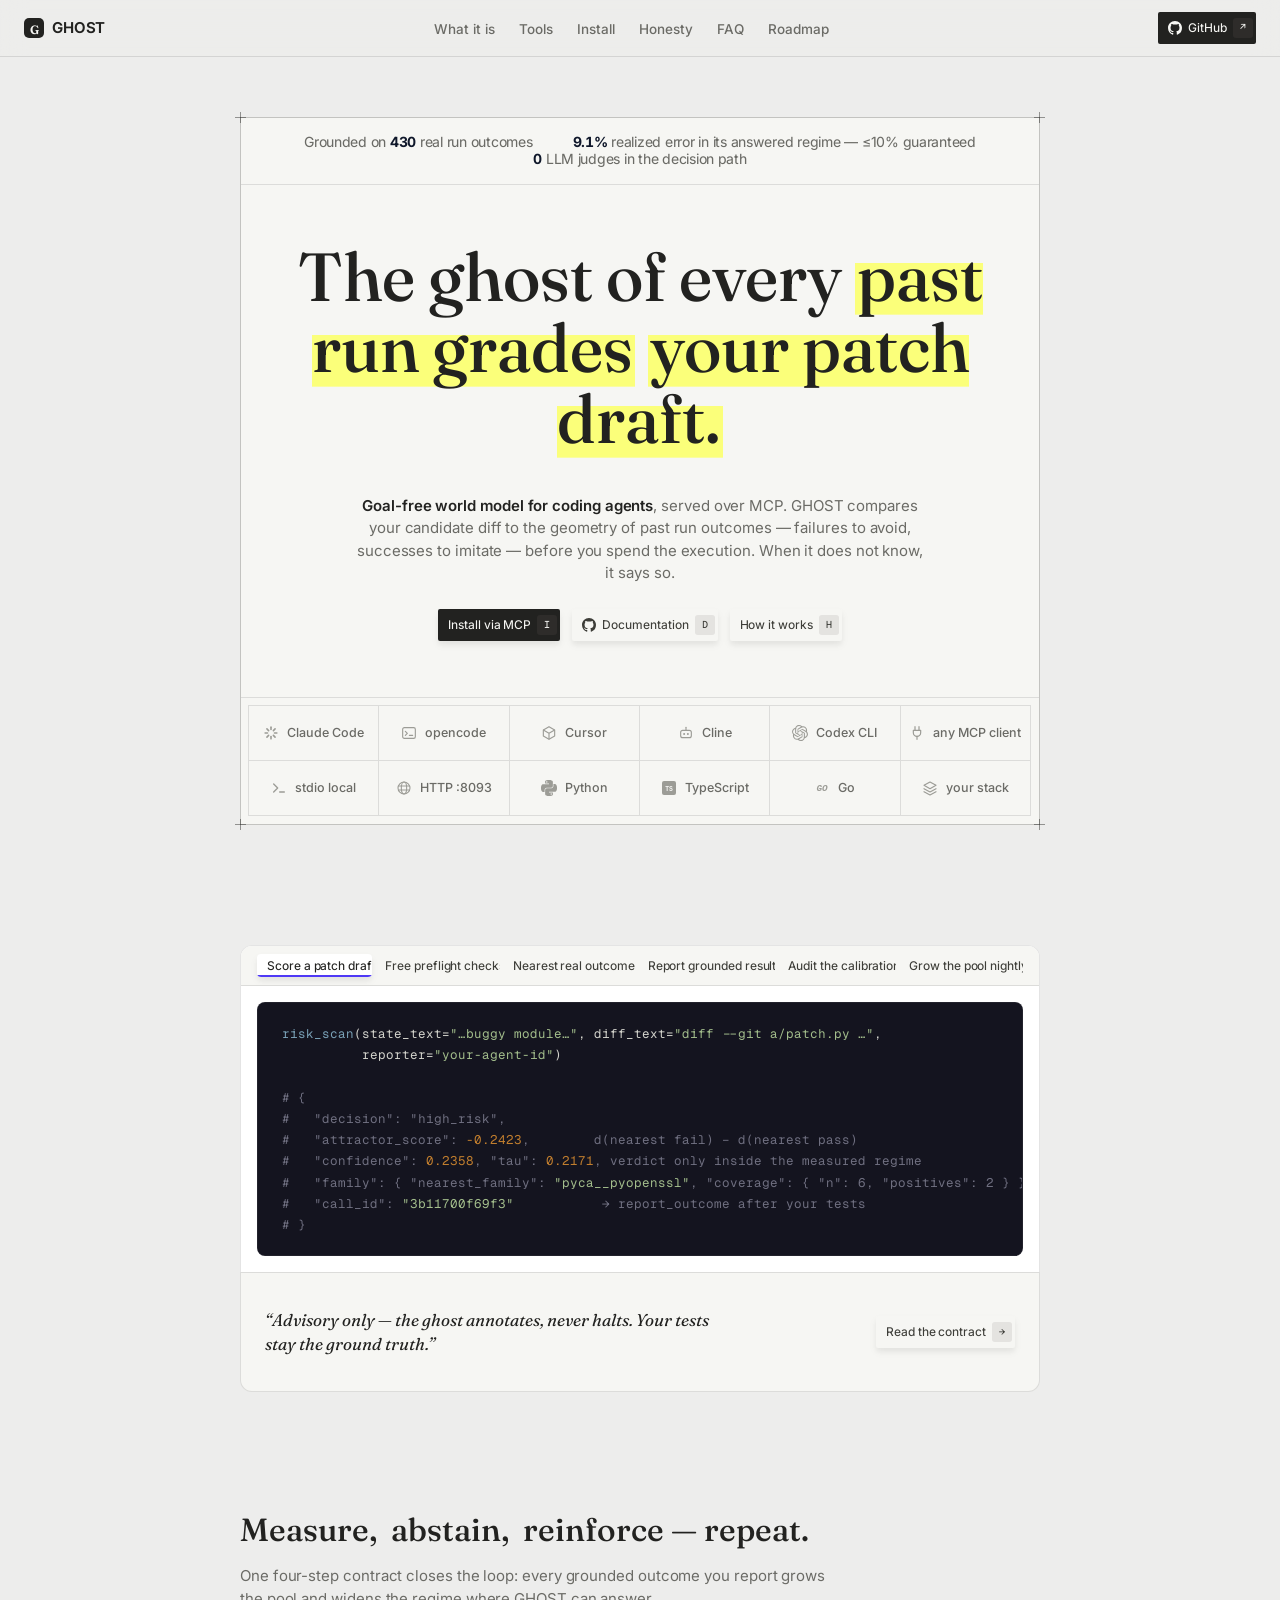
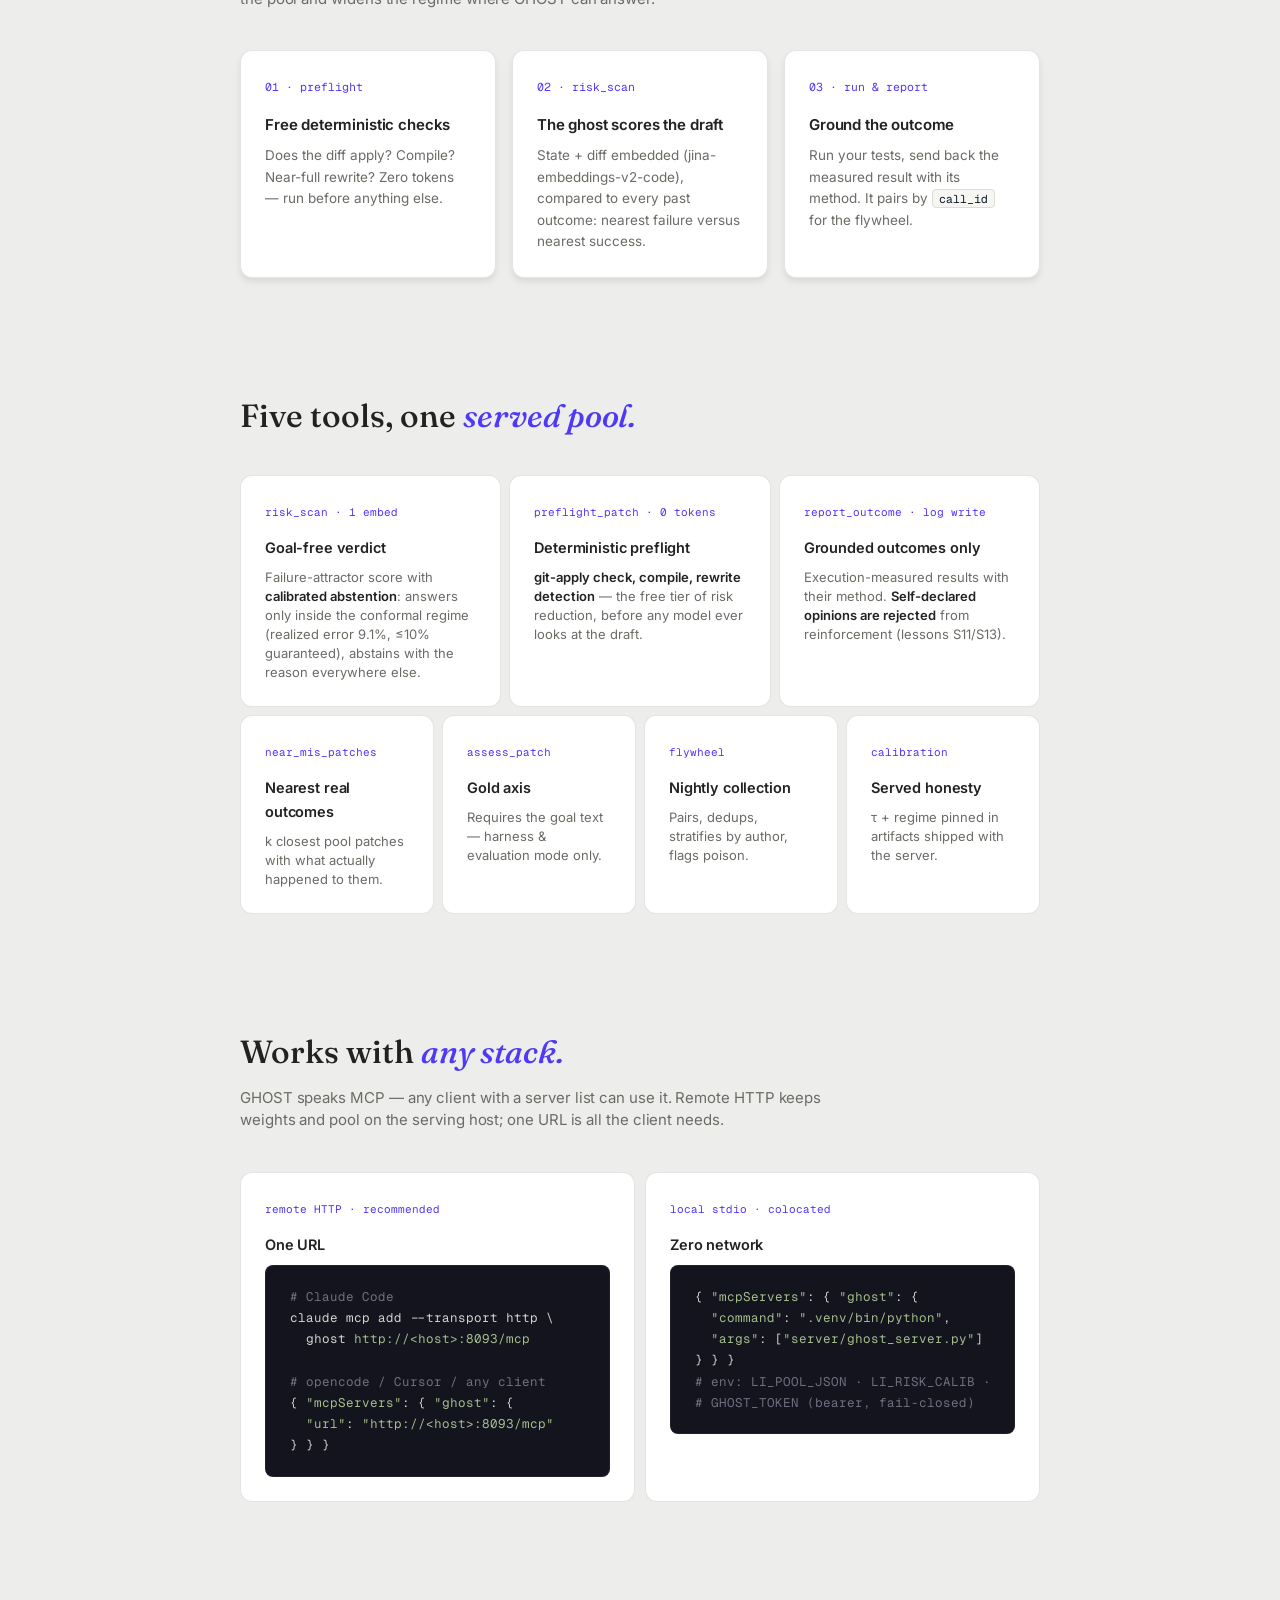
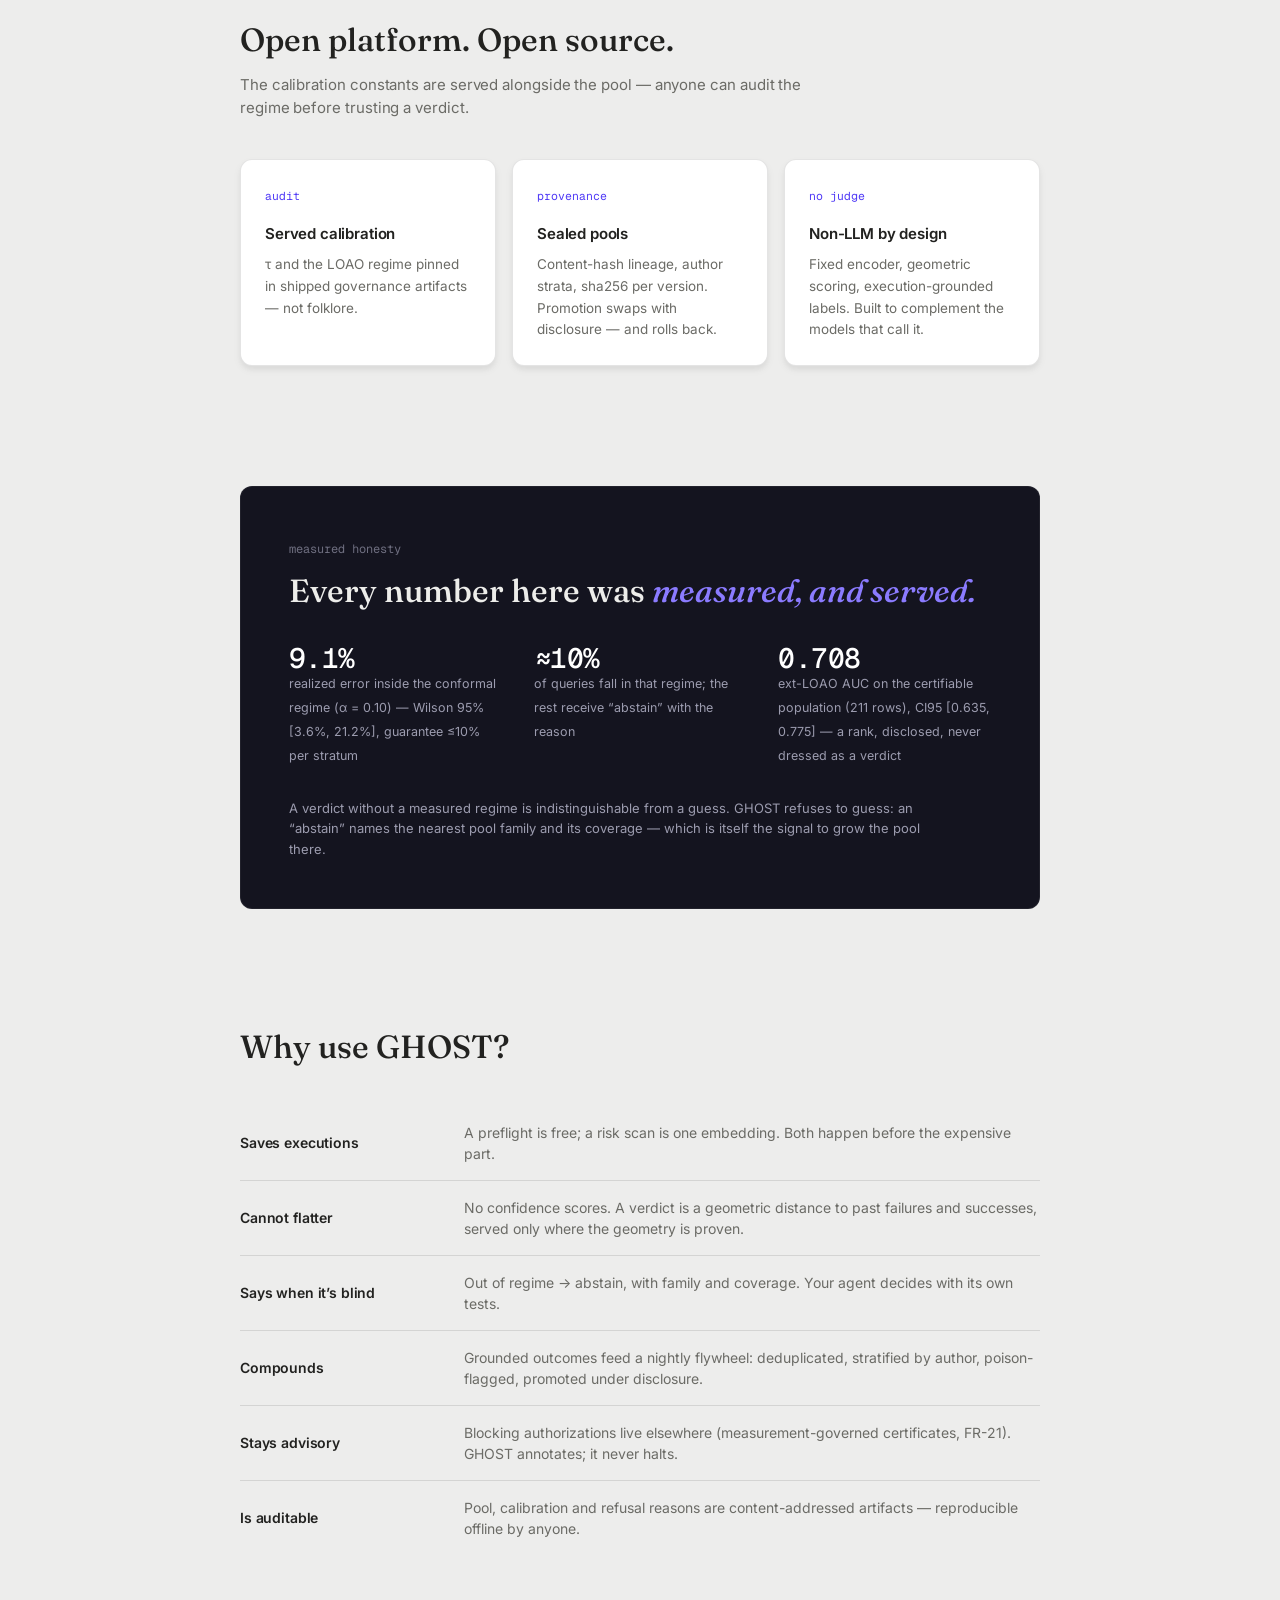
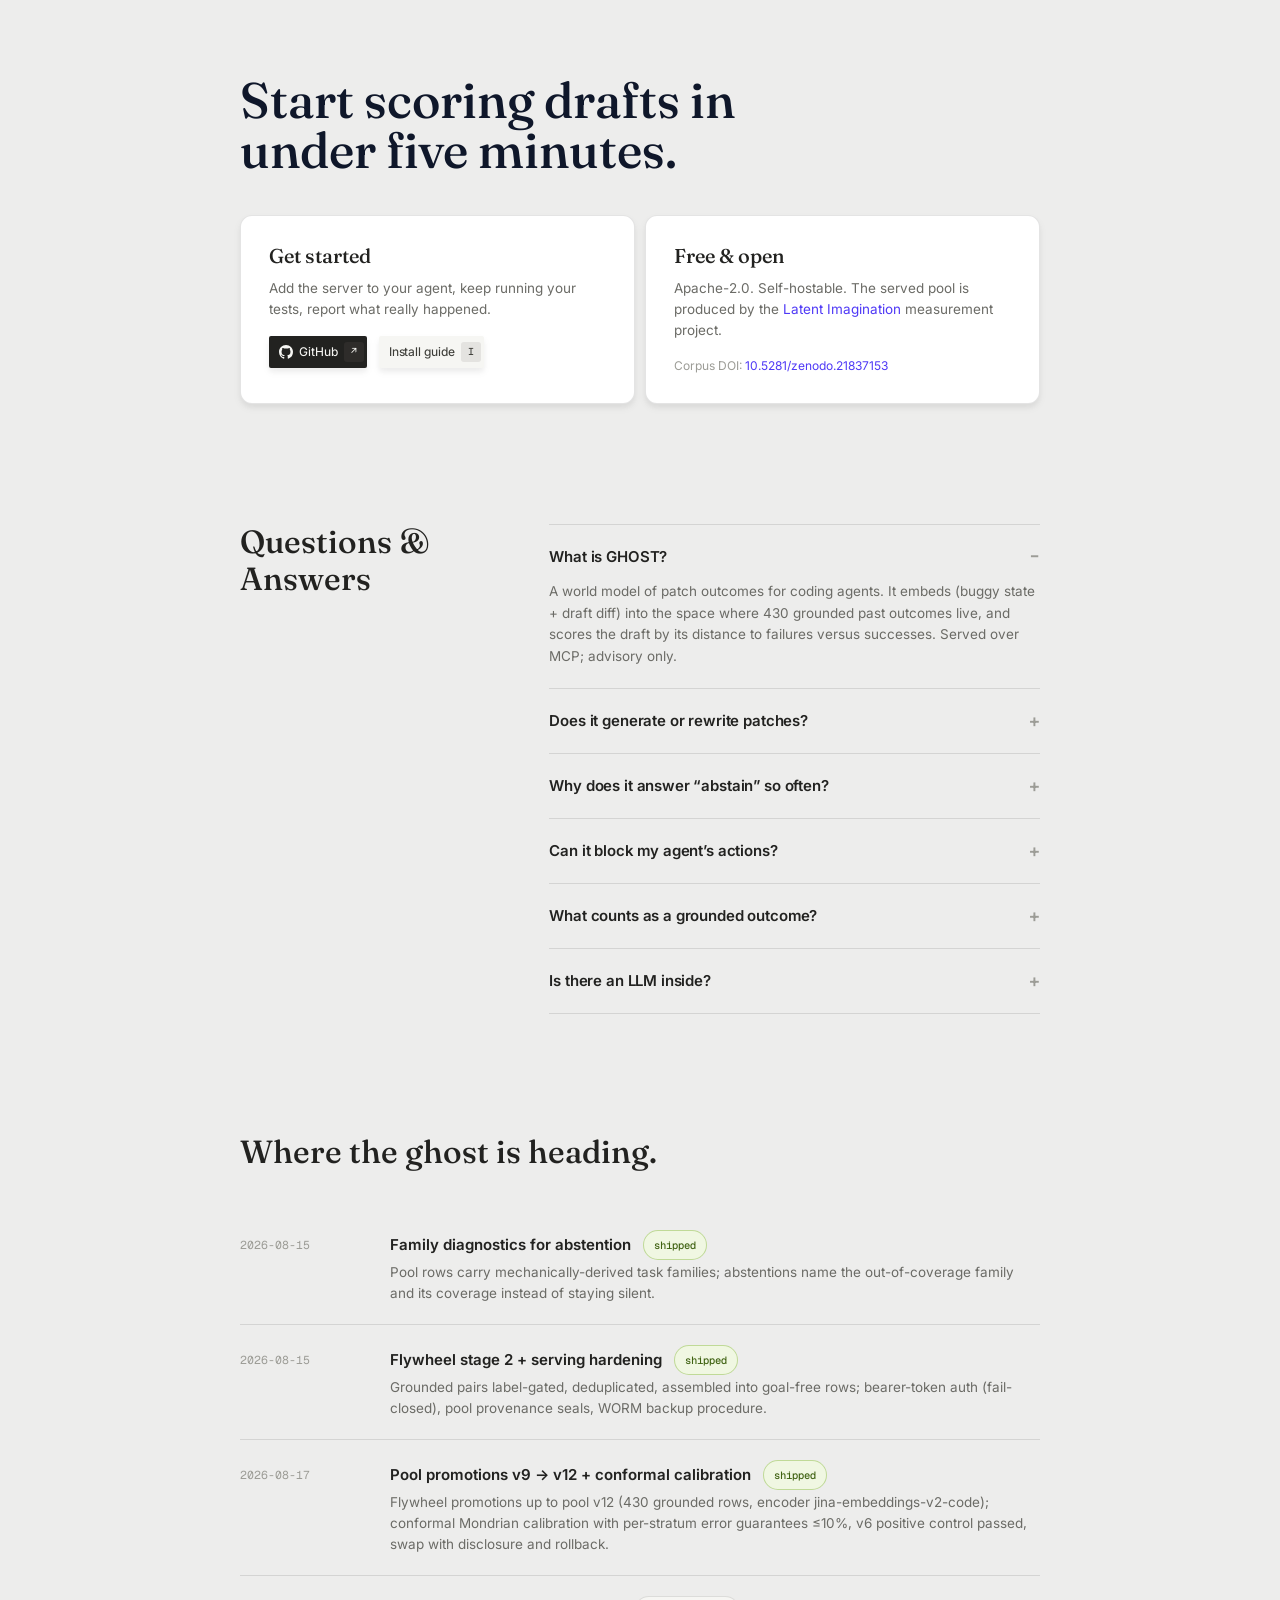
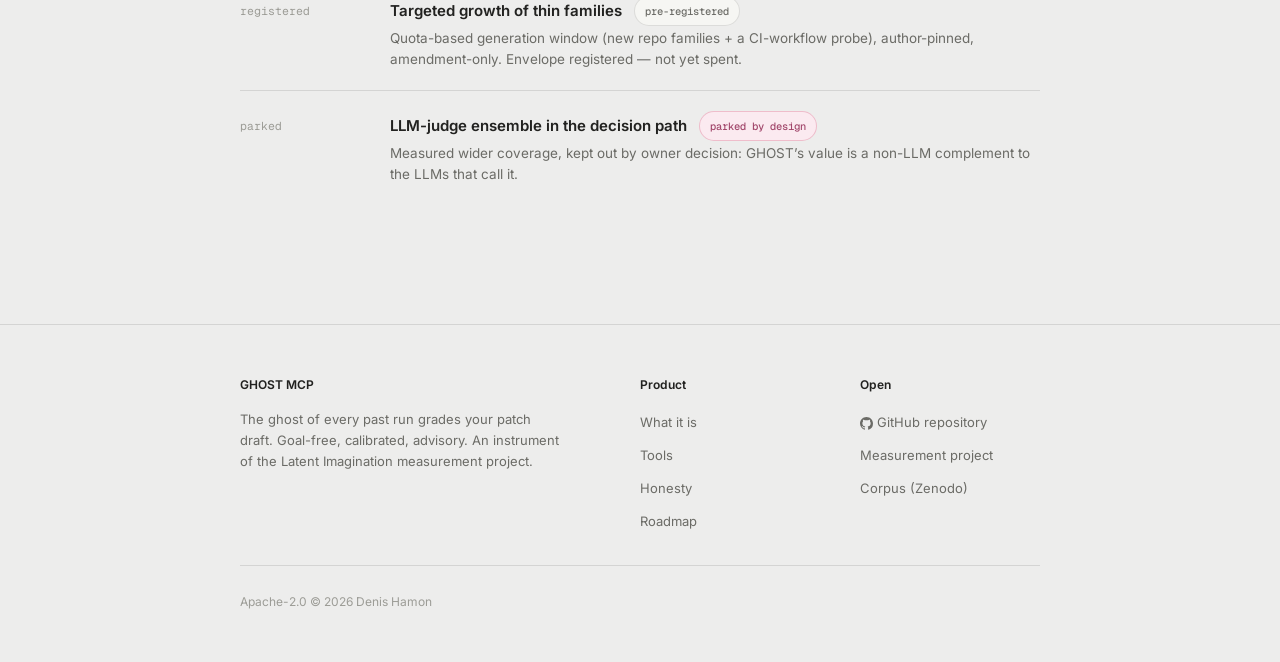
==== commit d3a18465: "content: pool v12 — the served numbers replace v8 everywhere they are headline Rail stats (430 rows," ====
--- a/docs/index.html
+++ b/docs/index.html
@@ -111,18 +111,18 @@
   <aside class="rail rail-left" aria-label="Project panel">
     <div class="rail-box">
       <h6>Pool stats</h6>
-      <div class="statrow"><span>Labeled runs</span><b>207</b></div>
-      <div class="statrow"><span>Positives</span><b>73</b></div>
+      <div class="statrow"><span>Grounded rows</span><b>430</b></div>
+      <div class="statrow"><span>Positives</span><b>205</b></div>
       <div class="statrow"><span>Regime coverage</span><b>≈10%</b></div>
-      <div class="statrow"><span>Accuracy (LOAO)</span><b>0.952</b></div>
-      <div class="statrow"><span>τ (confidence bar)</span><b>0.1392</b></div>
-      <div class="statrow"><span>Served pool</span><b>v8</b></div>
+      <div class="statrow"><span>Realized error (α=0.10)</span><b>9.1%</b></div>
+      <div class="statrow"><span>τ (conformal)</span><b>0.2171</b></div>
+      <div class="statrow"><span>Served pool</span><b>v12</b></div>
     </div>
     <div class="rail-box">
       <h6>Changelog <a href="changelog/">View all</a></h6>
+      <div class="cl-item"><a href="changelog/">Pool v12 promoted — conformal Mondrian calibration</a><time>2026-08-17</time></div>
       <div class="cl-item"><a href="changelog/">Site v5 — vendor icons, motion, live tabs</a><time>2026-08-17</time></div>
       <div class="cl-item"><a href="changelog/">Family diagnostics for abstention</a><time>2026-08-15</time></div>
-      <div class="cl-item"><a href="changelog/">Public repo — server v0.4.0 + calibration artifacts</a><time>2026-08-15</time></div>
     </div>
     <div class="rail-box">
       <h6>Self-hosting guides <a href="self-hosting/">All</a></h6>
@@ -155,8 +155,8 @@
       <div class="hero-frame">
         <i class="tick tk-tl"></i><i class="tick tk-tr"></i><i class="tick tk-bl"></i><i class="tick tk-br"></i>
         <div class="usedby rise" style="--d:0s">
-          <span>Grounded on <b class="count" data-to="207">207</b> labeled runs</span>
-          <span><b class="count" data-to="0.952">0.952</b> accuracy in its measured regime</span>
+          <span>Grounded on <b class="count" data-to="430">430</b> real run outcomes</span>
+          <span><b class="count" data-to="9.1">9.1</b><b>%</b> realized error in its answered regime — ≤10% guaranteed</span>
           <span><b>0</b> LLM judges in the decision path</span>
         </div>
 
@@ -214,7 +214,7 @@
 <span class="c"># {</span>
 <span class="c">#   "decision": "high_risk",</span>
 <span class="c">#   "attractor_score": <span class="n">-0.2423</span>,        d(nearest fail) − d(nearest pass)</span>
-<span class="c">#   "confidence": <span class="n">0.2358</span>, "tau": <span class="n">0.1392</span>, verdict only inside the measured regime</span>
+<span class="c">#   "confidence": <span class="n">0.2358</span>, "tau": <span class="n">0.2171</span>, verdict only inside the measured regime</span>
 <span class="c">#   "family": { "nearest_family": <span class="s">"pyca__pyopenssl"</span>, "coverage": { "n": 6, "positives": 2 } },</span>
 <span class="c">#   "call_id": <span class="s">"3b11700f69f3"</span>           → report_outcome after your tests</span>
 <span class="c"># }</span></pre>
@@ -247,7 +247,7 @@
 <span class="c">#   "thr_pool": <span class="n">-0.0066</span>, "tau_10pct": <span class="n">0.1392</span>,</span>
 <span class="c">#   "predict_regime": { "coverage": <span class="n">0.10</span>, "n": <span class="n">21</span>,</span>
 <span class="c">#     "acc_measured_LOAO": <span class="n">0.952</span>, "wilson95": [<span class="n">0.773</span>, <span class="n">0.992</span>] } }</span>
-<span class="c"># τ and the regime ship with the server — audit before trusting a verdict.</span></pre>
+<span class="c"># shipped v8 artifact — the served v12 conformal calibration: /calibration/</span></pre>
             <pre class="code" style="border-radius:8px;margin:0"><span class="c"># nightly, on the serving host</span>
 outcomes.jsonl ─→ pair by call_id ─→ dedup ─→ stratify by author
                ─→ flag poison ─→ assemble goal-free rows
@@ -281,8 +281,8 @@
         <div class="card">
           <span class="glyph">02 · risk_scan</span>
           <h3>The ghost scores the draft</h3>
-          <p>State + diff embedded (UniXcoder-base), compared to every past outcome: nearest failure
-          versus nearest success.</p>
+          <p>State + diff embedded (jina-embeddings-v2-code), compared to every past outcome:
+          nearest failure versus nearest success.</p>
         </div>
         <div class="card">
           <span class="glyph">03 · run &amp; report</span>
@@ -305,7 +305,8 @@
           <span class="glyph">risk_scan · 1 embed</span>
           <h3>Goal-free verdict</h3>
           <p>Failure-attractor score with <b>calibrated abstention</b>: answers only inside the
-          LOAO-measured regime (acc 0.952), abstains with the reason everywhere else.</p>
+          conformal regime (realized error 9.1%, ≤10% guaranteed), abstains with the reason
+          everywhere else.</p>
         </div>
         <div class="tile">
           <span class="glyph">preflight_patch · 0 tokens</span>
@@ -403,9 +404,9 @@
         <span class="kicker">measured honesty</span>
         <h2>Every number here was <em style="color:#8b7bff">measured, and served.</em></h2>
         <div class="honesty-grid">
-          <div><b><span class="count" data-to="0.952">0.952</span></b><span>accuracy inside the calibrated regime — Wilson 95% CI [0.773, 0.992], leave-one-out</span></div>
+          <div><b><span class="count" data-to="9.1">9.1</span>%</b><span>realized error inside the conformal regime (α = 0.10) — Wilson 95% [3.6%, 21.2%], guarantee ≤10% per stratum</span></div>
           <div><b>≈<span class="count" data-to="10">10</span>%</b><span>of queries fall in that regime; the rest receive “abstain” with the reason</span></div>
-          <div><b>0.615–0.675</b><span>global goal-free AUC — a rank, disclosed, never dressed as a verdict</span></div>
+          <div><b>0.708</b><span>ext-LOAO AUC on the certifiable population (211 rows), CI95 [0.635, 0.775] — a rank, disclosed, never dressed as a verdict</span></div>
         </div>
         <p class="note">A verdict without a measured regime is indistinguishable from a guess. GHOST
         refuses to guess: an “abstain” names the nearest pool family and its coverage — which is
@@ -464,8 +465,8 @@
           <details class="faq-item" open>
             <summary>What is GHOST?</summary>
             <p class="a">A world model of patch outcomes for coding agents. It embeds (buggy state +
-            draft diff) into the space where 207 labeled past runs live, and scores the draft by its
-            distance to failures versus successes. Served over MCP; advisory only.</p>
+            draft diff) into the space where 430 grounded past outcomes live, and scores the draft
+            by its distance to failures versus successes. Served over MCP; advisory only.</p>
           </details>
           <details class="faq-item">
             <summary>Does it generate or rewrite patches?</summary>
@@ -474,9 +475,9 @@
           </details>
           <details class="faq-item">
             <summary>Why does it answer “abstain” so often?</summary>
-            <p class="a">The verdict guarantee (acc ≥ 0.95) only holds on ~10% of the query space
-            today. Outside it, any answer would be a guess. Abstention names the nearest pool family
-            and its coverage — the flywheel exists to close that gap.</p>
+            <p class="a">The error guarantee (≤10% per stratum, conformal) only holds on ~10% of the
+            query space today. Outside it, any answer would be a guess. Abstention names the nearest
+            pool family and its coverage — the flywheel exists to close that gap.</p>
           </details>
           <details class="faq-item">
             <summary>Can it block my agent’s actions?</summary>
@@ -516,9 +517,9 @@
           <h4>Flywheel stage 2 + serving hardening <span class="chip chip-done">shipped</span></h4>
           <p>Grounded pairs label-gated, deduplicated, assembled into goal-free rows; bearer-token auth (fail-closed), pool provenance seals, WORM backup procedure.</p>
         </div></div>
-        <div class="road"><div class="when">next</div><div>
-          <h4>Pool v9 promotion <span class="chip chip-next">next</span></h4>
-          <p>First flywheel promotion: embed assembled rows on the serving node, recompute the LOAO calibration, swap with disclosure and rollback to v8.</p>
+        <div class="road"><div class="when">2026-08-17</div><div>
+          <h4>Pool promotions v9 → v12 + conformal calibration <span class="chip chip-done">shipped</span></h4>
+          <p>Flywheel promotions up to pool v12 (430 grounded rows, encoder jina-embeddings-v2-code); conformal Mondrian calibration with per-stratum error guarantees ≤10%, v6 positive control passed, swap with disclosure and rollback.</p>
         </div></div>
         <div class="road"><div class="when">registered</div><div>
           <h4>Targeted growth of thin families <span class="chip chip-later">pre-registered</span></h4>
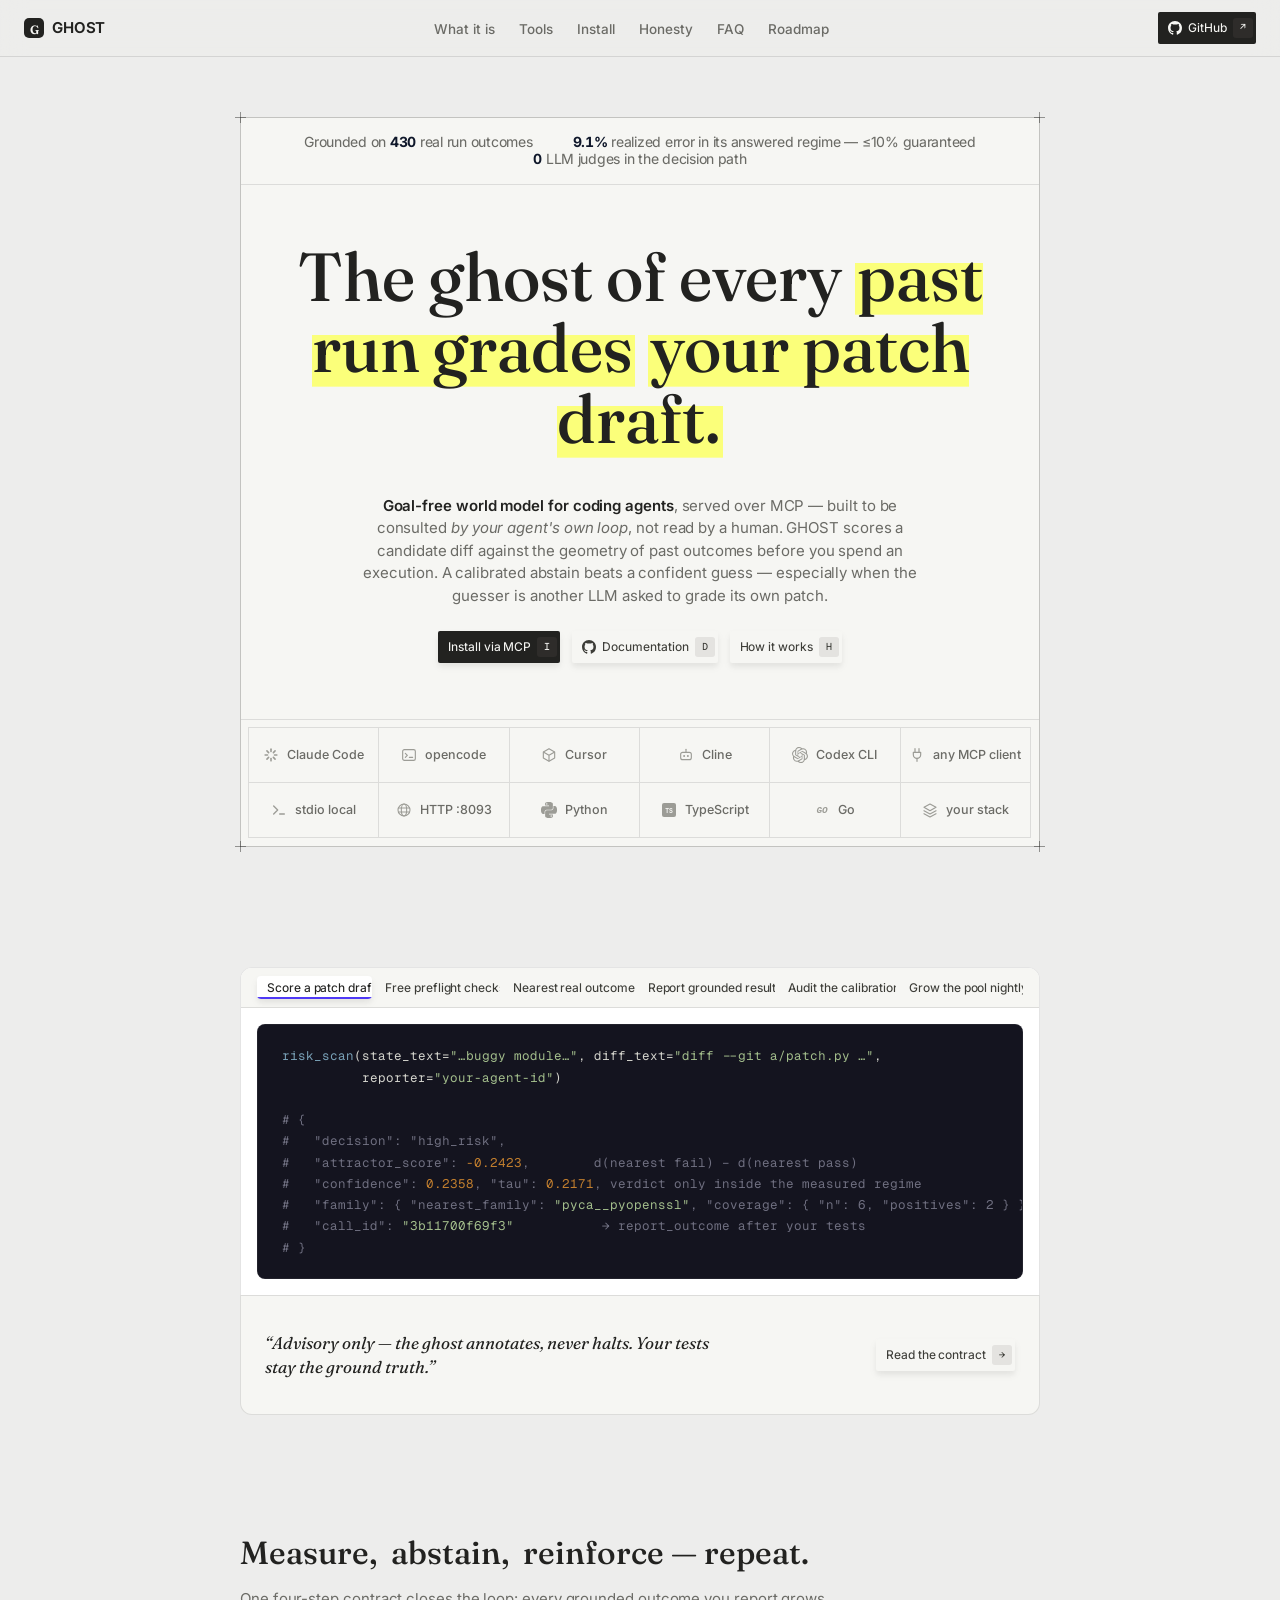
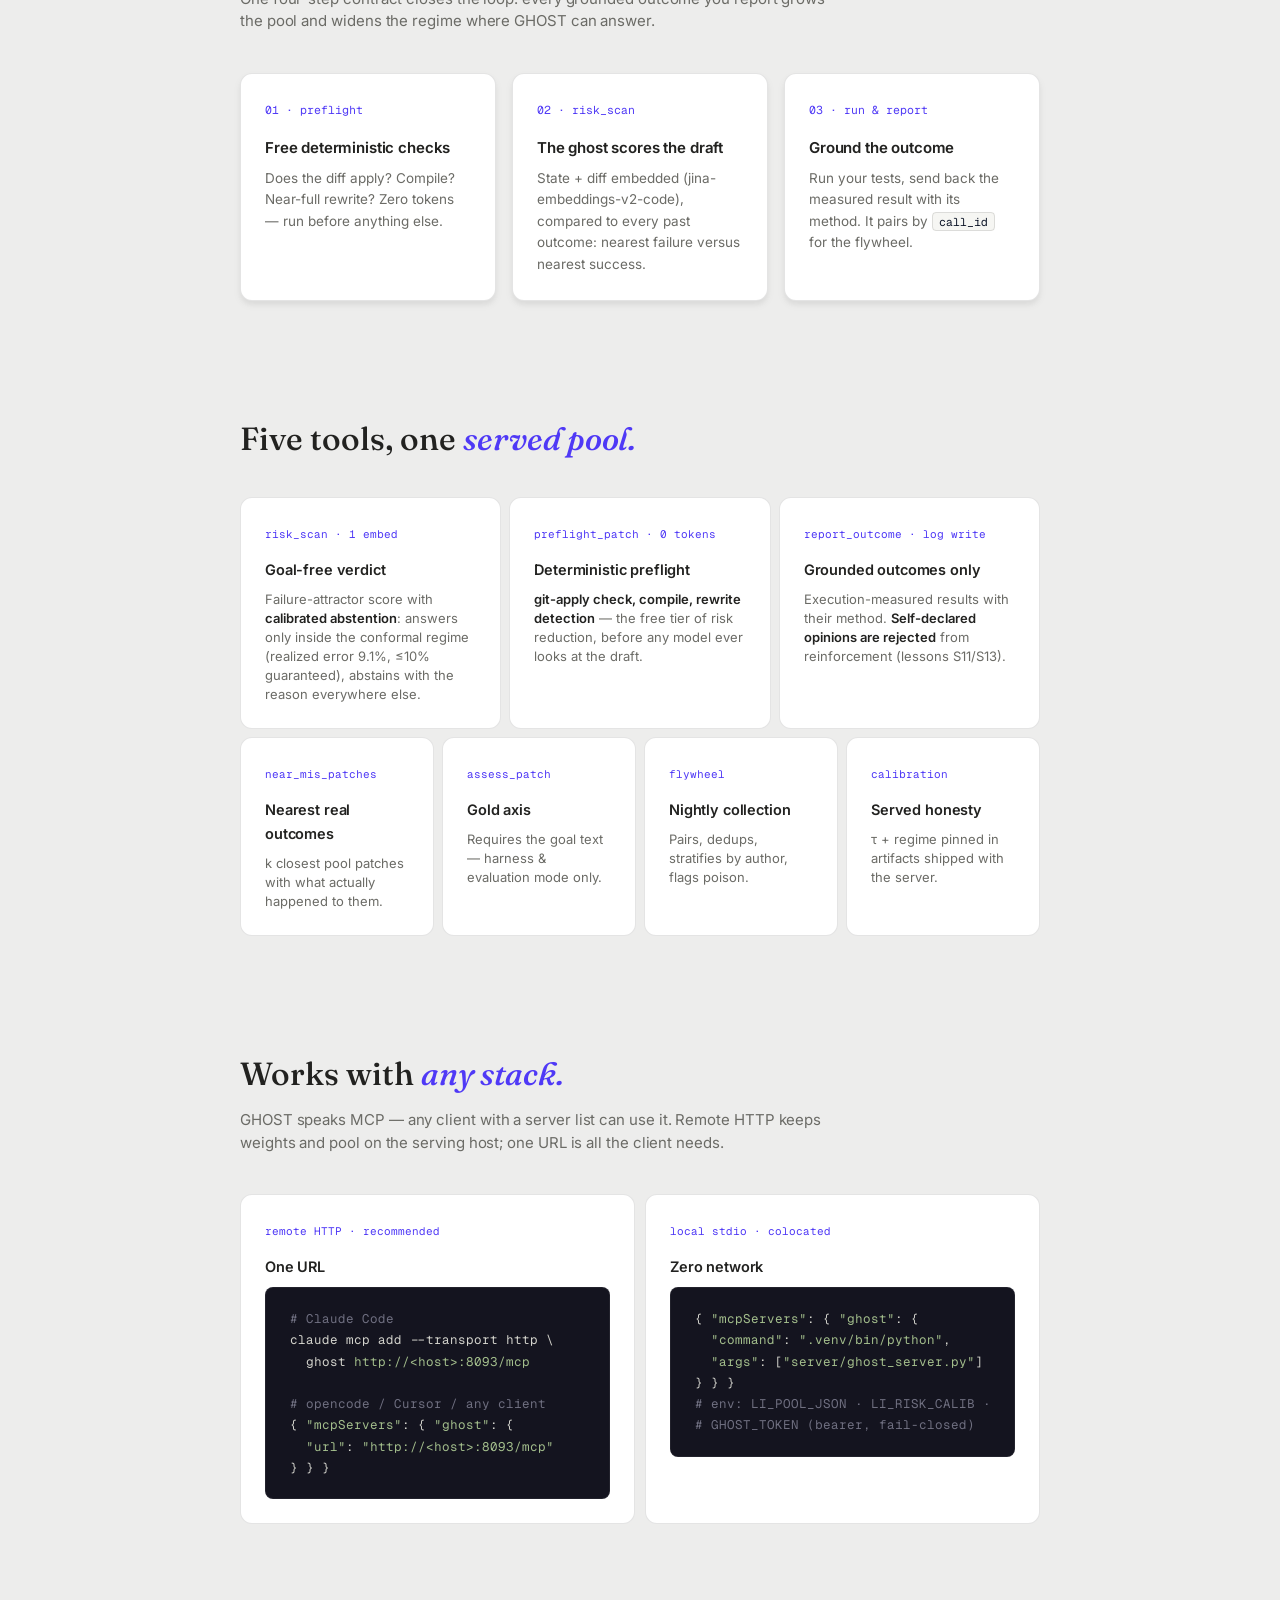
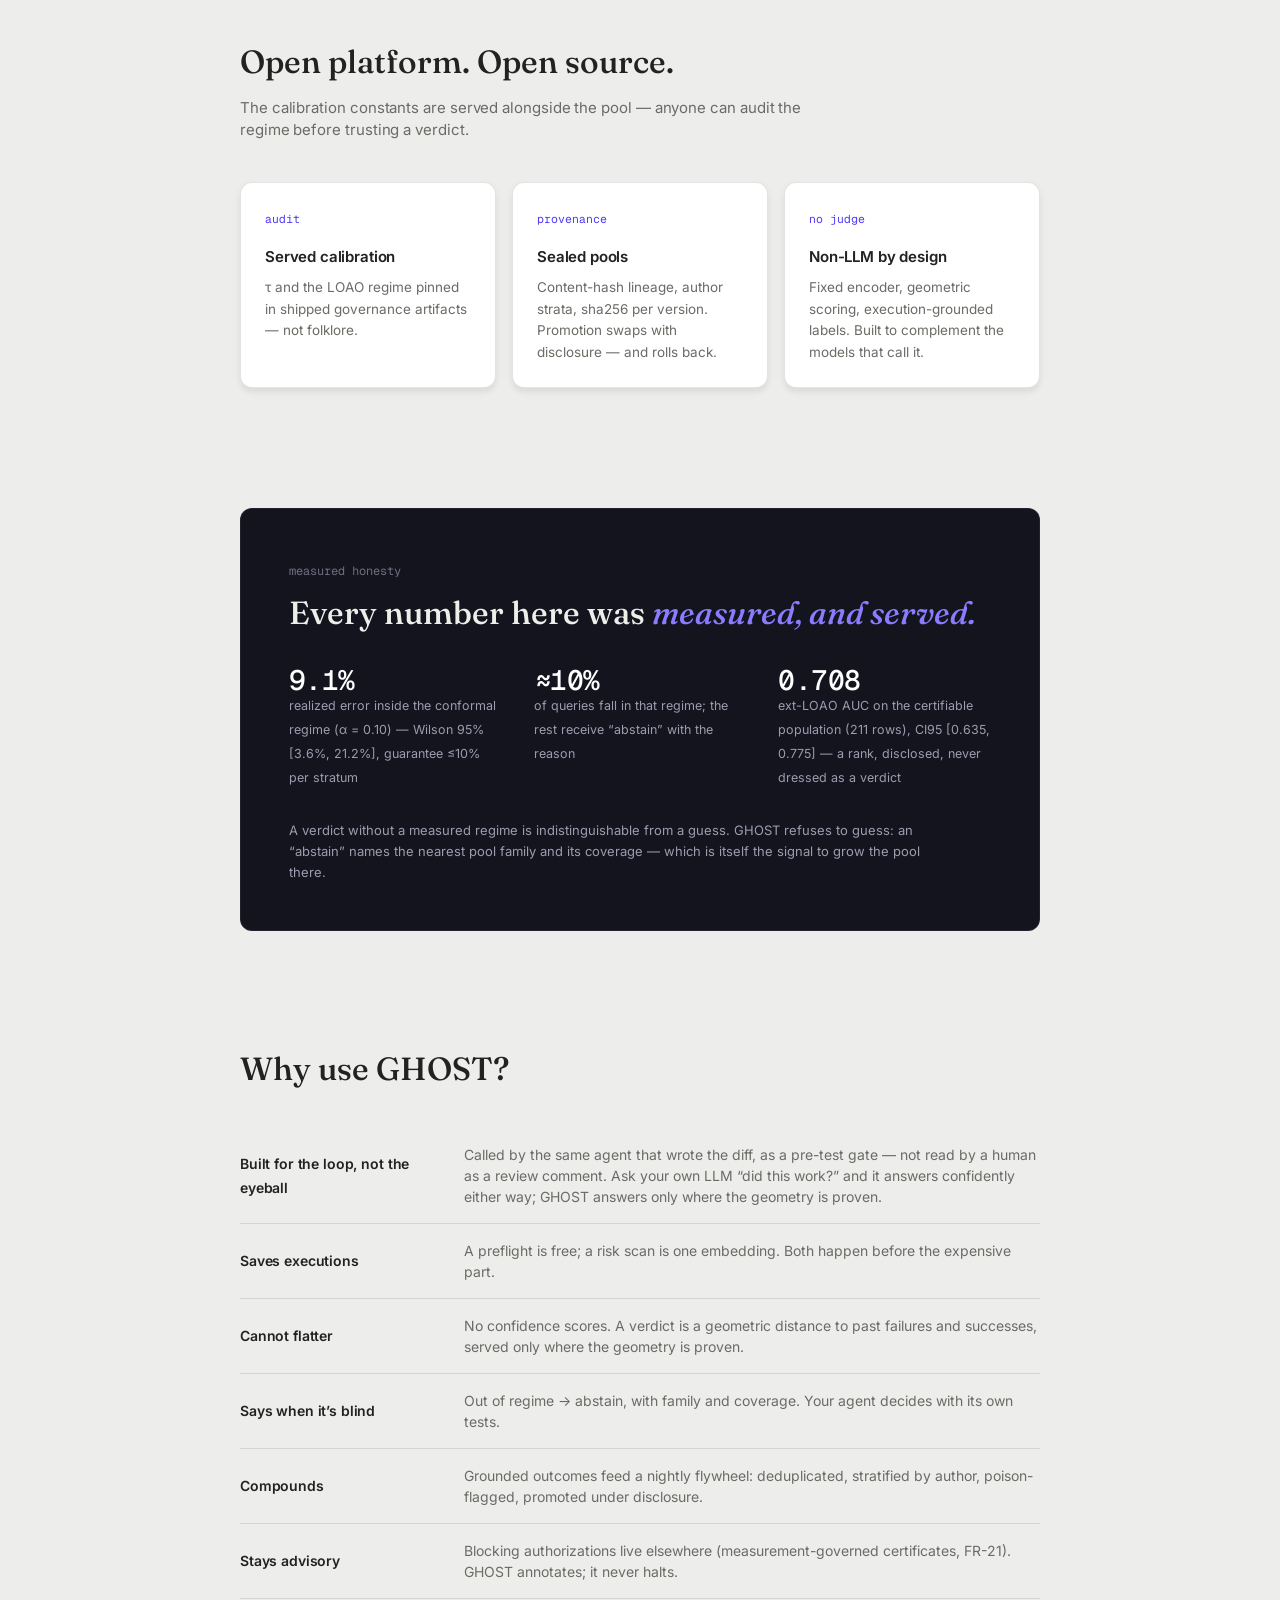
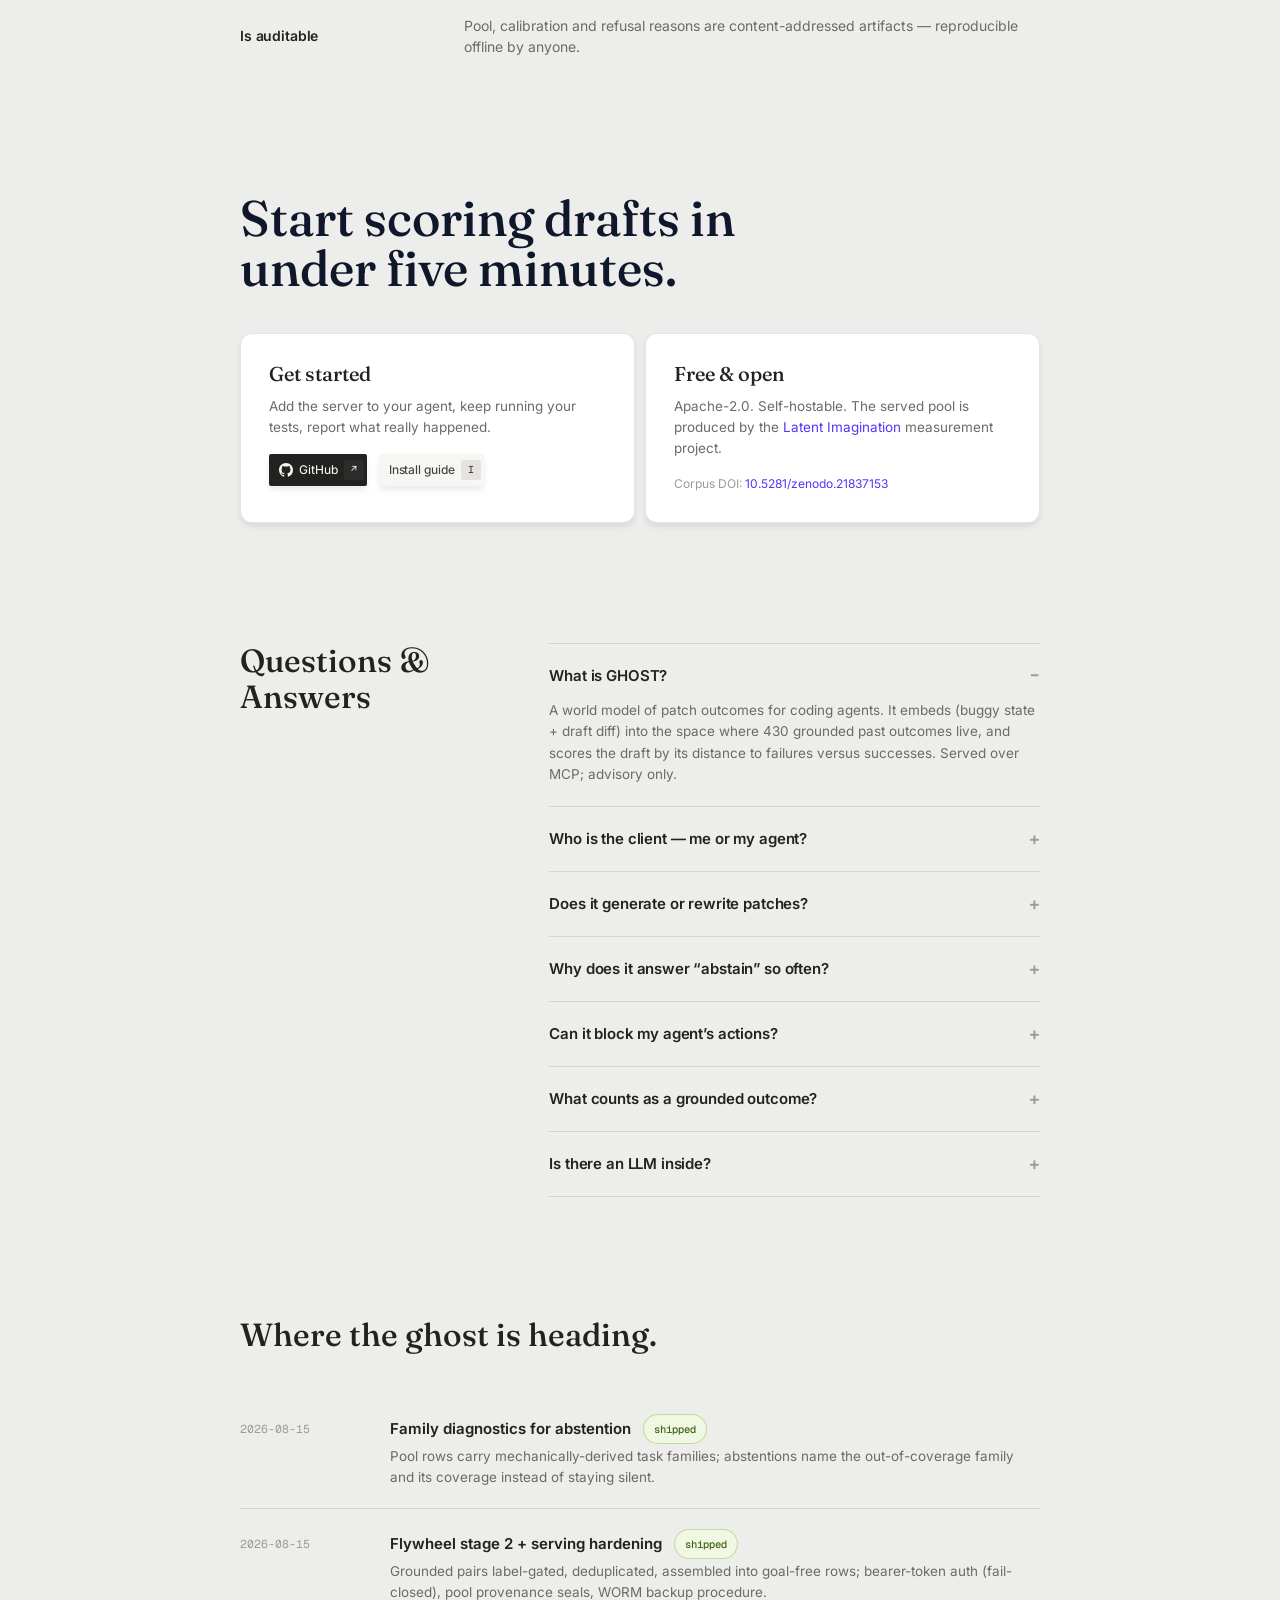
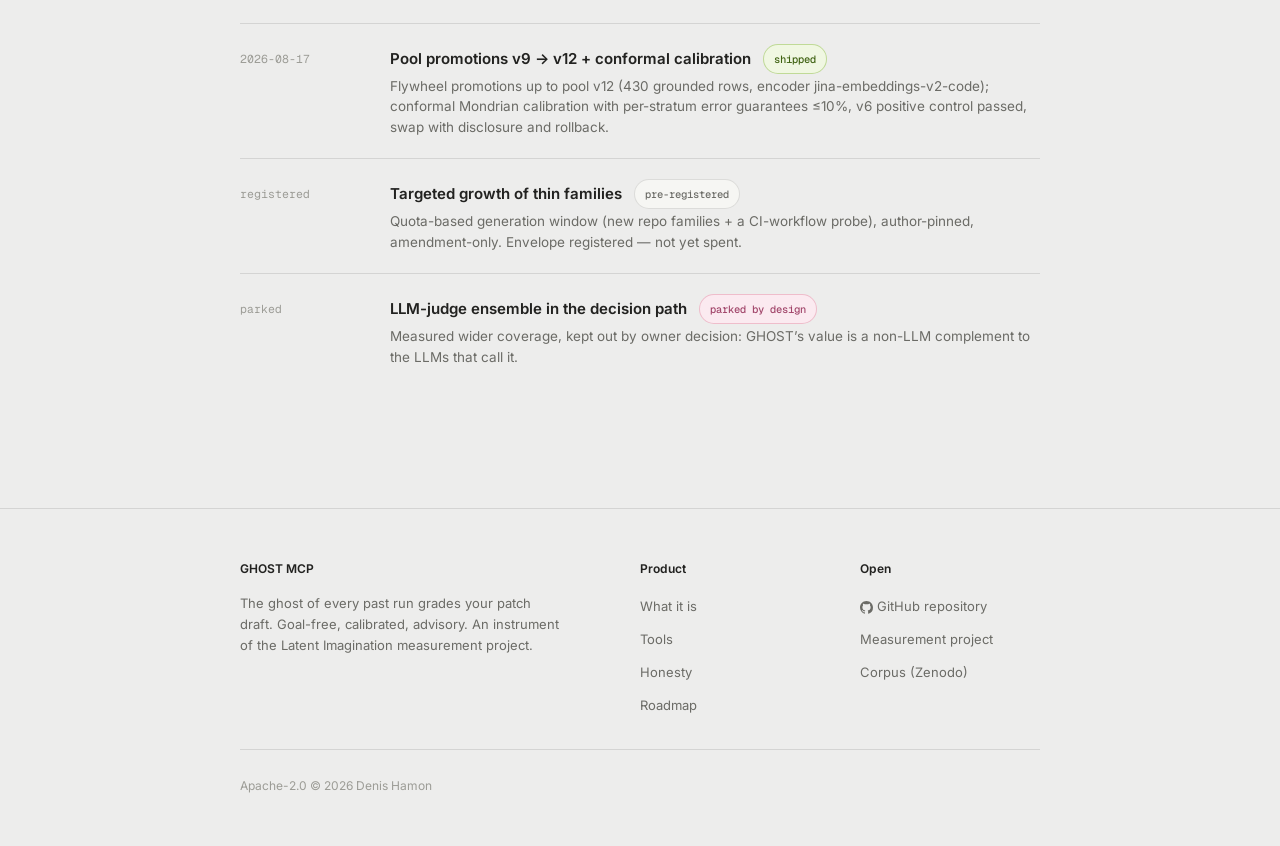
==== commit 06837a58: "site: reposition value prop — built for the agent's loop, not the human eye The instrument served he" ====
--- a/docs/index.html
+++ b/docs/index.html
@@ -4,9 +4,9 @@
   <meta charset="UTF-8" />
   <meta name="viewport" content="width=device-width, initial-scale=1.0" />
   <title>GHOST MCP — the ghost of every past run grades your patch draft</title>
-  <meta name="description" content="GHOST is a goal-free world model for coding agents, served over MCP. It scores patch drafts against the geometry of past run outcomes, and abstains outside its measured regime." />
+  <meta name="description" content="GHOST is a goal-free world model built to sit inside a coding agent's own loop, served over MCP. It scores a candidate diff before you spend an execution, and abstains — rather than guesses — outside its proven regime." />
   <meta property="og:title" content="GHOST MCP" />
-  <meta property="og:description" content="The ghost of every past run grades your patch draft. Goal-free, calibrated, advisory." />
+  <meta property="og:description" content="The ghost of every past run grades your patch draft — for your agent's loop, not your eyes. Goal-free, calibrated, advisory." />
   <meta property="og:type" content="website" />
   <link rel="preconnect" href="https://fonts.googleapis.com" />
   <link rel="preconnect" href="https://fonts.gstatic.com" crossorigin />
@@ -165,9 +165,11 @@
             <span class="hl" style="--d:600ms">past run grades</span>
             <span class="hl" style="--d:850ms">your patch draft.</span></h1>
           <div class="hero-lede rise" style="--d:250ms">
-            <p><b>Goal-free world model for coding agents</b>, served over MCP. GHOST compares your
-            candidate diff to the geometry of past run outcomes — failures to avoid, successes to
-            imitate — before you spend the execution. When it does not know, it says so.</p>
+            <p><b>Goal-free world model for coding agents</b>, served over MCP — built to be
+            consulted <em>by your agent's own loop</em>, not read by a human. GHOST scores a
+            candidate diff against the geometry of past outcomes before you spend an execution.
+            A calibrated abstain beats a confident guess — especially when the guesser is
+            another LLM asked to grade its own patch.</p>
             <div class="cta-row">
               <a class="btn btn-primary" href="#install">Install via MCP <span class="kbd">I</span></a>
               <a class="btn btn-ghost" href="https://github.com/Denis-hamon/Ghost"><svg class="icon"><use href="#i-github"/></svg> Documentation <span class="kbd">D</span></a>
@@ -422,6 +424,7 @@
         <h2>Why use GHOST?</h2>
       </div>
       <ul class="why">
+        <li><b>Built for the loop, not the eyeball</b><span>Called by the same agent that wrote the diff, as a pre-test gate — not read by a human as a review comment. Ask your own LLM “did this work?” and it answers confidently either way; GHOST answers only where the geometry is proven.</span></li>
         <li><b>Saves executions</b><span>A preflight is free; a risk scan is one embedding. Both happen before the expensive part.</span></li>
         <li><b>Cannot flatter</b><span>No confidence scores. A verdict is a geometric distance to past failures and successes, served only where the geometry is proven.</span></li>
         <li><b>Says when it’s blind</b><span>Out of regime → abstain, with family and coverage. Your agent decides with its own tests.</span></li>
@@ -467,6 +470,12 @@
             <p class="a">A world model of patch outcomes for coding agents. It embeds (buggy state +
             draft diff) into the space where 430 grounded past outcomes live, and scores the draft
             by its distance to failures versus successes. Served over MCP; advisory only.</p>
+          </details>
+          <details class="faq-item">
+            <summary>Who is the client — me or my agent?</summary>
+            <p class="a">Your agent. GHOST is an MCP tool call wired into an agent's own loop —
+            a signal for “keep iterating or run the real test now,” consumed before a decision is
+            made. It is not written to be read as a code-review comment.</p>
           </details>
           <details class="faq-item">
             <summary>Does it generate or rewrite patches?</summary>
